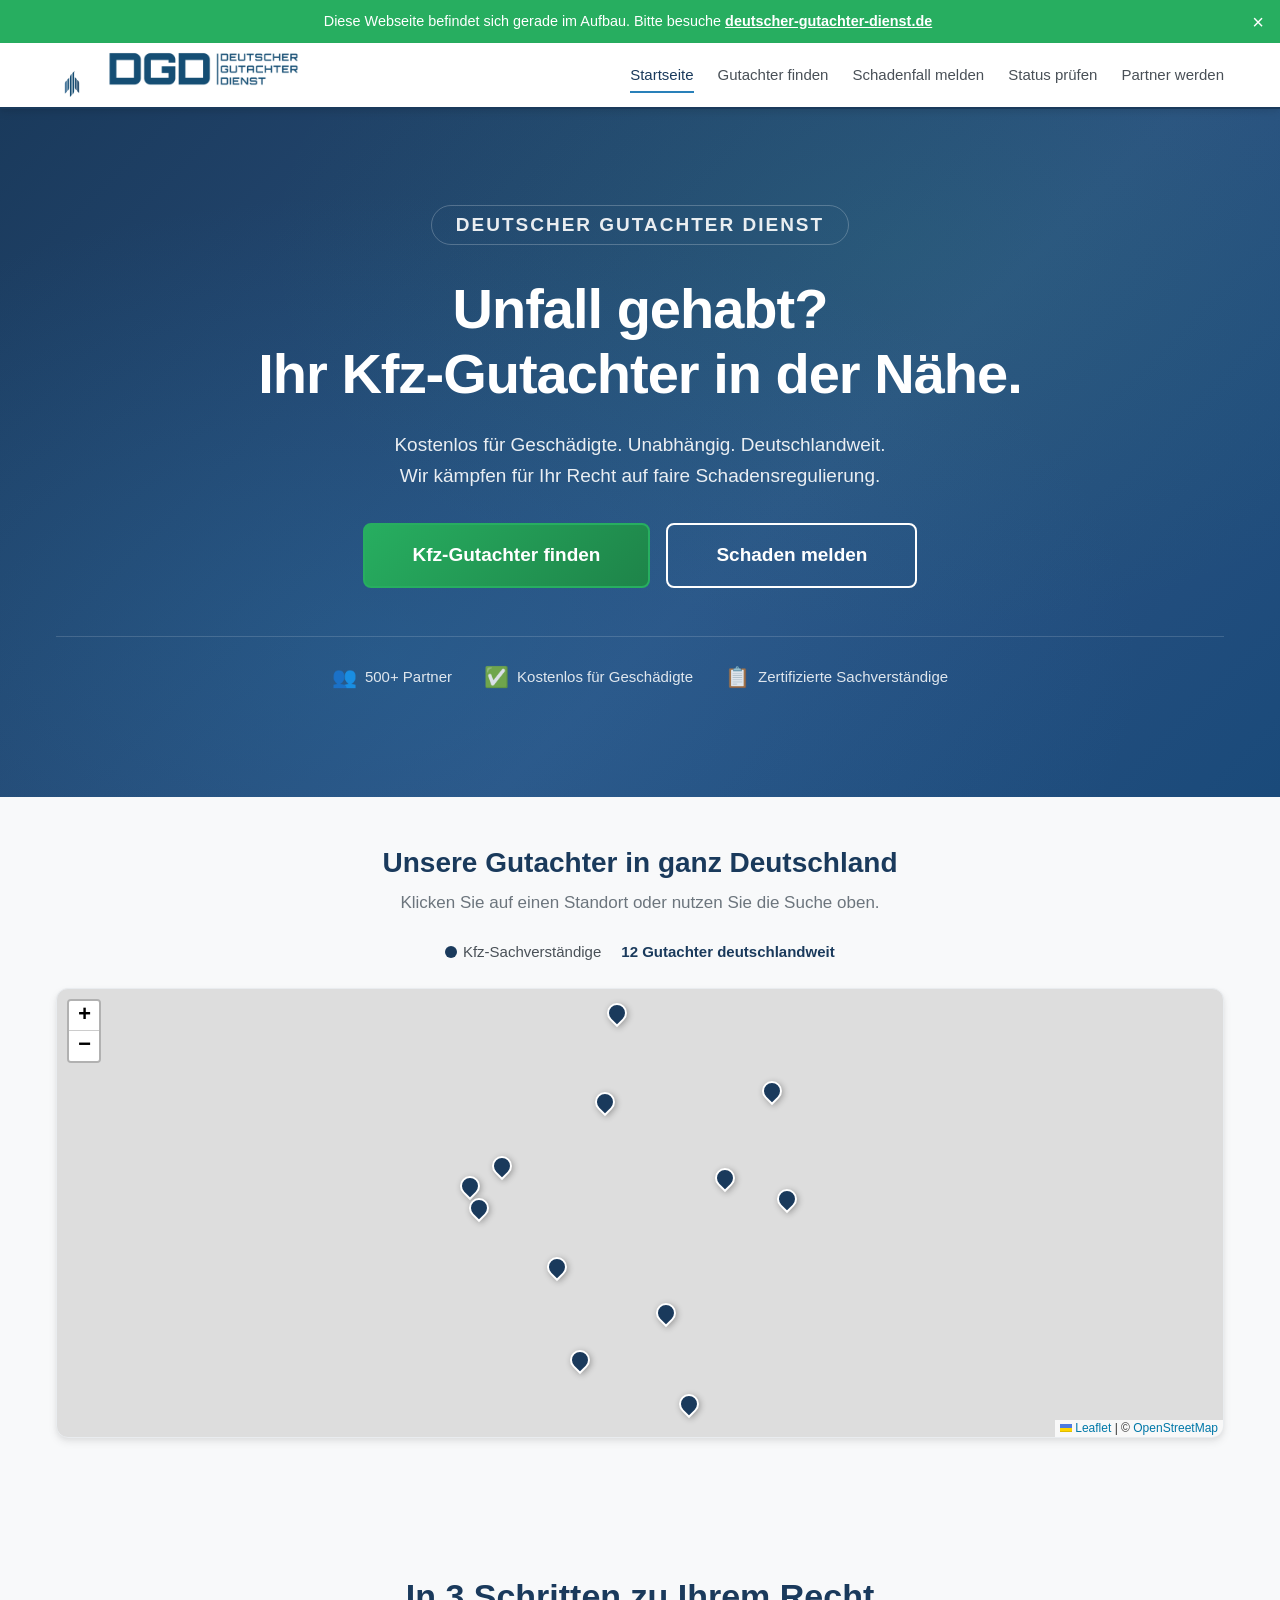
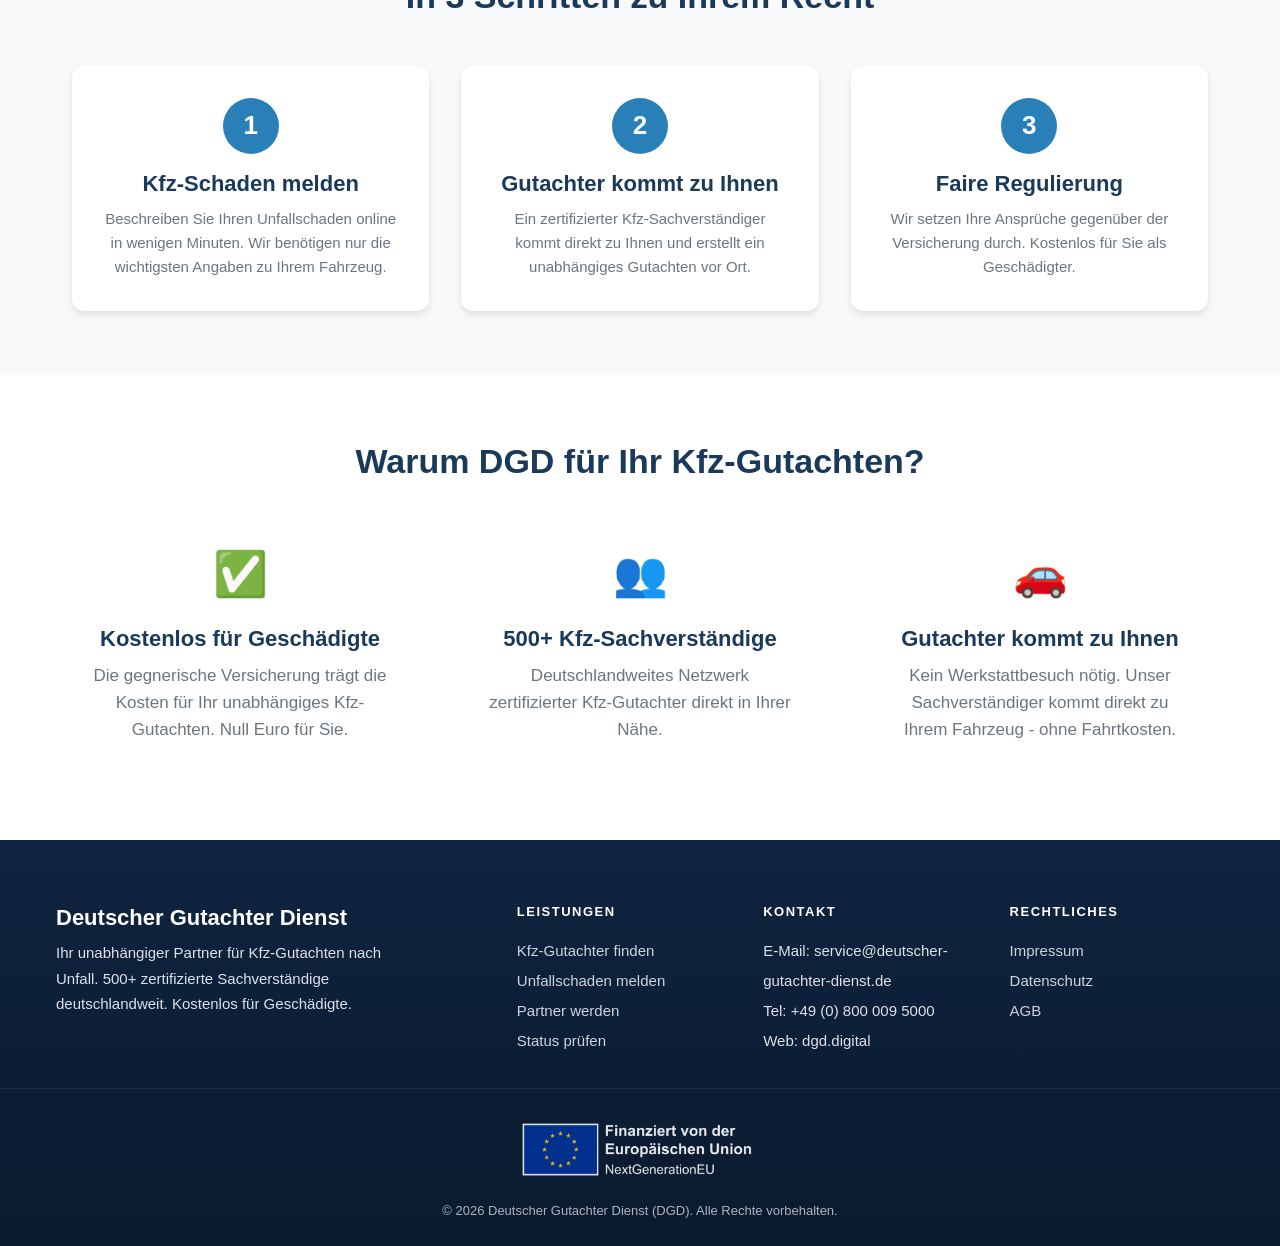
==== index.html @ ad7c340b "DGD Portal: Gutachter-Wizard Redesign + Formular 2026 UX - Gutachter finden: Fullscreen DGDWizard mi" ====
<!DOCTYPE html>
<html lang="de">
<head>
    <meta charset="UTF-8">
    <meta name="viewport" content="width=device-width, initial-scale=1.0">
    <meta name="description" content="Kfz-Gutachter in Ihrer Nähe finden - kostenlos und unabhängig. Deutscher Gutachter Dienst: Unfallgutachten, Schadensregulierung, 500+ Partner deutschlandweit.">
    <title>DGD - Ihr unabhängiger Kfz-Gutachter | Deutscher Gutachter Dienst</title>
    <link rel="stylesheet" href="css/theme.css">
    <link rel="stylesheet" href="lib/leaflet/leaflet.css" />
    <link rel="stylesheet" href="css/portal.css">
    <link rel="stylesheet" href="css/wizard.css">
</head>
<body>

    <!-- Banner: Im Aufbau -->
    <div class="dgd-construction-banner" id="constructionBanner">
        <p>
            Diese Webseite befindet sich gerade im Aufbau. Bitte besuche
            <a href="https://deutscher-gutachter-dienst.de" target="_blank" rel="noopener">deutscher-gutachter-dienst.de</a>
        </p>
        <button class="dgd-construction-banner__close" aria-label="Hinweis schließen">&times;</button>
    </div>

    <!-- ================================================================= -->
    <!-- Header / Navigation                                               -->
    <!-- ================================================================= -->
    <header class="dgd-header">
        <div class="dgd-header__inner">
            <a href="#start" class="dgd-header__logo">
                <img src="img/dgd-falcon.png" alt="DGD Wanderfalke" class="dgd-header__falcon" width="32" height="32">
                <img src="img/dgd-logo.png" alt="DGD - Deutscher Gutachter Dienst" class="dgd-header__logo-img">
            </a>
            <button class="dgd-header__menu-toggle" aria-label="Menü öffnen" aria-expanded="false">
                &#9776;
            </button>
            <nav>
                <ul class="dgd-header__nav">
                    <li><a href="#start" class="active">Startseite</a></li>
                    <li><a href="#gutachter">Gutachter finden</a></li>
                    <li><a href="#melden">Schadenfall melden</a></li>
                    <li><a href="#status">Status prüfen</a></li>
                    <li><a href="#partner">Partner werden</a></li>
                </ul>
            </nav>
        </div>
    </header>

    <!-- ================================================================= -->
    <!-- View: Landing Page                                                -->
    <!-- ================================================================= -->
    <div id="view-landing" class="dgd-view dgd-view--active">

        <!-- Hero -->
        <section class="dgd-hero">
            <div class="dgd-container">
                <p class="dgd-hero__eyebrow">Deutscher Gutachter Dienst</p>
                <h1>Unfall gehabt?<br>Ihr Kfz-Gutachter in der Nähe.</h1>
                <p class="dgd-hero__subtitle">
                    Kostenlos für Geschädigte. Unabhängig. Deutschlandweit.<br>
                    Wir kämpfen für Ihr Recht auf faire Schadensregulierung.
                </p>
                <div class="dgd-hero__actions">
                    <a href="#gutachter" class="dgd-btn dgd-btn--primary dgd-btn--lg">
                        Kfz-Gutachter finden
                    </a>
                    <a href="#melden" class="dgd-btn dgd-btn--outline dgd-btn--lg">
                        Schaden melden
                    </a>
                </div>
                <div class="dgd-hero__trust">
                    <div class="dgd-trust-badge">
                        <span class="dgd-trust-badge__icon">&#128101;</span>
                        <span>500+ Partner</span>
                    </div>
                    <div class="dgd-trust-badge">
                        <span class="dgd-trust-badge__icon">&#9989;</span>
                        <span>Kostenlos für Geschädigte</span>
                    </div>
                    <div class="dgd-trust-badge">
                        <span class="dgd-trust-badge__icon">&#128203;</span>
                        <span>Zertifizierte Sachverständige</span>
                    </div>
                </div>
            </div>
        </section>

        <!-- Landing Map -->
        <section class="dgd-landing-map">
            <div class="dgd-container">
                <h2 class="dgd-landing-map__title">Unsere Gutachter in ganz Deutschland</h2>
                <p class="dgd-landing-map__subtitle">Klicken Sie auf einen Standort oder nutzen Sie die Suche oben.</p>
                <div class="dgd-landing-map__legend">
                    <span class="dgd-legend-item"><span class="dgd-legend-dot" style="background:#1a3a5c"></span> Kfz-Sachverständige</span>
                    <span id="landing-partner-count" class="dgd-landing-map__count"></span>
                </div>
                <div id="landing-map" class="dgd-map dgd-map--landing"></div>
            </div>
        </section>

        <!-- 3-Schritte Prozess -->
        <section class="dgd-steps">
            <div class="dgd-container">
                <h2 class="dgd-steps__title">In 3 Schritten zu Ihrem Recht</h2>
                <div class="dgd-steps__grid">
                    <div class="dgd-step">
                        <div class="dgd-step__number">1</div>
                        <h3>Kfz-Schaden melden</h3>
                        <p>
                            Beschreiben Sie Ihren Unfallschaden online in wenigen Minuten.
                            Wir benötigen nur die wichtigsten Angaben zu Ihrem Fahrzeug.
                        </p>
                    </div>
                    <div class="dgd-step">
                        <div class="dgd-step__number">2</div>
                        <h3>Gutachter kommt zu Ihnen</h3>
                        <p>
                            Ein zertifizierter Kfz-Sachverständiger kommt direkt zu Ihnen
                            und erstellt ein unabhängiges Gutachten vor Ort.
                        </p>
                    </div>
                    <div class="dgd-step">
                        <div class="dgd-step__number">3</div>
                        <h3>Faire Regulierung</h3>
                        <p>
                            Wir setzen Ihre Ansprüche gegenüber der Versicherung durch.
                            Kostenlos für Sie als Geschädigter.
                        </p>
                    </div>
                </div>
            </div>
        </section>

        <!-- Info / Vorteile -->
        <section class="dgd-info">
            <div class="dgd-container">
                <h2 class="dgd-text-center dgd-mb-lg">Warum DGD für Ihr Kfz-Gutachten?</h2>
                <div class="dgd-info__grid">
                    <div class="dgd-info__item">
                        <div class="dgd-info__icon">&#9989;</div>
                        <h4>Kostenlos für Geschädigte</h4>
                        <p class="dgd-text-muted">
                            Die gegnerische Versicherung trägt die Kosten für Ihr
                            unabhängiges Kfz-Gutachten. Null Euro für Sie.
                        </p>
                    </div>
                    <div class="dgd-info__item">
                        <div class="dgd-info__icon">&#128101;</div>
                        <h4>500+ Kfz-Sachverständige</h4>
                        <p class="dgd-text-muted">
                            Deutschlandweites Netzwerk zertifizierter
                            Kfz-Gutachter direkt in Ihrer Nähe.
                        </p>
                    </div>
                    <div class="dgd-info__item">
                        <div class="dgd-info__icon">&#128663;</div>
                        <h4>Gutachter kommt zu Ihnen</h4>
                        <p class="dgd-text-muted">
                            Kein Werkstattbesuch nötig. Unser Sachverständiger kommt
                            direkt zu Ihrem Fahrzeug - ohne Fahrtkosten.
                        </p>
                    </div>
                </div>
            </div>
        </section>

    </div>

    <!-- ================================================================= -->
    <!-- View: Gutachter finden (DGDWizard Fullscreen)                     -->
    <!-- ================================================================= -->
    <div id="view-wizard" class="dgd-view">
        <div id="gutachter-wizard-mount"></div>
    </div>

    <!-- ================================================================= -->
    <!-- View: Schadenfall melden                                          -->
    <!-- ================================================================= -->
    <div id="view-report-form" class="dgd-view">
        <div class="dgd-container">

            <!-- Page Header -->
            <div class="dgd-report-header">
                <div class="dgd-report-header__icon">
                    <svg width="48" height="48" viewBox="0 0 24 24" fill="none" stroke="currentColor"
                         stroke-width="1.5" stroke-linecap="round" stroke-linejoin="round">
                        <path d="M9 5H7a2 2 0 00-2 2v12a2 2 0 002 2h10a2 2 0 002-2V7a2 2 0 00-2-2h-2"/>
                        <rect x="9" y="3" width="6" height="4" rx="1"/>
                        <path d="M9 14l2 2 4-4"/>
                    </svg>
                </div>
                <h2 class="dgd-report-header__title">Schadenfall melden</h2>
                <p class="dgd-report-header__subtitle">
                    Füllen Sie das Formular aus und wir kümmern uns um alles Weitere.
                    Kostenlos für Geschädigte.
                </p>
            </div>

            <!-- Partner Badge -->
            <div id="selected-partner-badge" class="dgd-partner-badge dgd-hidden">
                <span class="dgd-partner-badge__icon">&#128100;</span>
                <div class="dgd-partner-badge__info">
                    <strong id="partner-badge-name"></strong>
                    <span id="partner-badge-detail"></span>
                </div>
                <button type="button" id="partner-badge-remove" class="dgd-partner-badge__remove">&times;</button>
            </div>

            <form id="report-form" class="dgd-form dgd-report-form" novalidate>

                <!-- Section 1: Kontaktdaten -->
                <fieldset class="dgd-report-section">
                    <legend class="dgd-report-section__legend">
                        <span class="dgd-report-section__number">1</span>
                        <span>Ihre Kontaktdaten</span>
                    </legend>

                    <div class="dgd-form__row">
                        <div class="dgd-form__group">
                            <label class="dgd-form__label dgd-form__label--required" for="field-name">
                                Vollständiger Name
                            </label>
                            <input type="text" id="field-name" class="dgd-form__input dgd-form__input--lg"
                                   placeholder="Max Mustermann" required>
                            <div class="dgd-form__error">Bitte geben Sie Ihren Namen ein.</div>
                        </div>
                        <div class="dgd-form__group">
                            <label class="dgd-form__label dgd-form__label--required" for="field-email">
                                E-Mail-Adresse
                            </label>
                            <input type="email" id="field-email" class="dgd-form__input dgd-form__input--lg"
                                   placeholder="max@beispiel.de" required>
                            <div class="dgd-form__error">Bitte geben Sie eine gültige E-Mail-Adresse ein.</div>
                        </div>
                    </div>

                    <div class="dgd-form__group">
                        <label class="dgd-form__label dgd-form__label--required" for="field-phone">
                            Telefonnummer
                        </label>
                        <input type="tel" id="field-phone" class="dgd-form__input dgd-form__input--lg"
                               placeholder="+49 170 1234567" required>
                        <div class="dgd-form__error">Bitte geben Sie Ihre Telefonnummer ein.</div>
                    </div>
                </fieldset>

                <!-- Section 2: Schadendetails -->
                <fieldset class="dgd-report-section">
                    <legend class="dgd-report-section__legend">
                        <span class="dgd-report-section__number">2</span>
                        <span>Angaben zum Schaden</span>
                    </legend>

                    <div class="dgd-form__row">
                        <div class="dgd-form__group">
                            <label class="dgd-form__label dgd-form__label--required" for="field-damage-type">
                                Schadensart
                            </label>
                            <select id="field-damage-type" class="dgd-form__select dgd-form__select--lg" required>
                                <option value="kfz_haftpflicht" selected>Kfz-Haftpflichtschaden</option>
                                <option value="kfz_kasko">Kfz-Kaskoschaden</option>
                            </select>
                            <div class="dgd-form__error">Bitte wählen Sie eine Schadensart.</div>
                        </div>
                        <div class="dgd-form__group">
                            <label class="dgd-form__label dgd-form__label--required" for="field-location">
                                Ort des Schadens
                            </label>
                            <input type="text" id="field-location" class="dgd-form__input dgd-form__input--lg"
                                   placeholder="z.B. Berlin, Hauptstraße 12" required>
                            <div class="dgd-form__error">Bitte geben Sie den Ort des Schadens ein.</div>
                        </div>
                    </div>

                    <div class="dgd-form__group">
                        <label class="dgd-form__label dgd-form__label--required" for="field-description">
                            Beschreibung des Schadens
                        </label>
                        <textarea id="field-description" class="dgd-form__textarea dgd-form__textarea--lg"
                                  placeholder="Beschreiben Sie den Unfallhergang und die Schäden..."
                                  required></textarea>
                        <div class="dgd-form__hint" id="description-hint">Mindestens 20 Zeichen empfohlen</div>
                        <div class="dgd-form__error">Bitte beschreiben Sie den Schaden.</div>
                    </div>
                </fieldset>

                <!-- Section 3: Fotos -->
                <fieldset class="dgd-report-section">
                    <legend class="dgd-report-section__legend">
                        <span class="dgd-report-section__number">3</span>
                        <span>Fotos hochladen</span>
                        <span class="dgd-report-section__optional">(optional)</span>
                    </legend>

                    <div class="dgd-upload-zone" id="photo-upload-zone">
                        <div class="dgd-upload-zone__icon">
                            <svg width="40" height="40" viewBox="0 0 24 24" fill="none"
                                 stroke="currentColor" stroke-width="1.5"
                                 stroke-linecap="round" stroke-linejoin="round">
                                <path d="M21 15v4a2 2 0 01-2 2H5a2 2 0 01-2-2v-4"/>
                                <polyline points="17 8 12 3 7 8"/>
                                <line x1="12" y1="3" x2="12" y2="15"/>
                            </svg>
                        </div>
                        <p class="dgd-upload-zone__text">
                            Fotos hierher ziehen oder
                            <button type="button" class="dgd-upload-zone__browse">Dateien auswählen</button>
                        </p>
                        <p class="dgd-upload-zone__hint">JPG, PNG oder PDF. Max. 10 MB pro Datei.</p>
                        <input type="file" id="photo-upload-input" class="dgd-hidden"
                               multiple accept="image/*,.pdf">
                        <div class="dgd-upload-zone__preview" id="photo-preview"></div>
                    </div>
                </fieldset>

                <!-- Submit -->
                <div class="dgd-report-submit">
                    <button type="submit" class="dgd-btn dgd-btn--primary dgd-btn--lg dgd-btn--full">
                        <svg width="20" height="20" viewBox="0 0 24 24" fill="none"
                             stroke="currentColor" stroke-width="2"
                             stroke-linecap="round" stroke-linejoin="round">
                            <line x1="22" y1="2" x2="11" y2="13"/>
                            <polygon points="22 2 15 22 11 13 2 9 22 2"/>
                        </svg>
                        Schadenfall absenden
                    </button>
                    <div class="dgd-report-submit__trust">
                        <span>&#128274; SSL-verschlüsselt</span>
                        <span>&#128337; Antwort innerhalb 24h</span>
                        <span>&#9989; Kostenlos für Geschädigte</span>
                    </div>
                </div>

            </form>
        </div>
    </div>

    <!-- ================================================================= -->
    <!-- View: Status prüfen                                              -->
    <!-- ================================================================= -->
    <div id="view-status-check" class="dgd-view">
        <div class="dgd-container">
            <section class="dgd-status-check">
                <h2>Status Ihres Schadenfalls</h2>
                <p class="dgd-text-muted">
                    Geben Sie Ihre Fallnummer ein, um den aktuellen Stand Ihres
                    Schadenfalls abzurufen.
                </p>

                <form id="status-form" class="dgd-status-check__form">
                    <input type="text" id="field-case-id" class="dgd-form__input"
                           placeholder="Fallnummer eingeben (z.B. DGD-20260305-ABC1)" required>
                    <button type="submit" class="dgd-btn dgd-btn--secondary">
                        Status abrufen
                    </button>
                </form>

                <div id="status-result"></div>
            </section>
        </div>
    </div>

    <!-- ================================================================= -->
    <!-- View: Partner werden (Warteliste)                                 -->
    <!-- ================================================================= -->
    <div id="view-partner" class="dgd-view">
        <div class="dgd-container">
            <div class="dgd-section">
                <h2>Als Kfz-Gutachter Partner werden</h2>
                <p class="dgd-text-muted">
                    Sie sind Kfz-Sachverständiger und möchten Teil unseres deutschlandweiten
                    Netzwerks werden? Registrieren Sie sich auf unserer Warteliste.
                    Wir prüfen Ihre Qualifikationen und melden uns innerhalb von 48 Stunden.
                </p>

                <form id="partner-form" class="dgd-form dgd-mt-lg">
                    <!-- Persönliche Daten -->
                    <h3>Persönliche Daten</h3>
                    <div class="dgd-form__row">
                        <div class="dgd-form__group">
                            <label>Vollständiger Name *</label>
                            <input type="text" id="partner-name" class="dgd-form__input" required placeholder="Max Mustermann">
                        </div>
                        <div class="dgd-form__group">
                            <label>Unternehmen</label>
                            <input type="text" id="partner-company" class="dgd-form__input" placeholder="Mustermann Gutachten GmbH">
                        </div>
                    </div>
                    <div class="dgd-form__row">
                        <div class="dgd-form__group">
                            <label>E-Mail-Adresse *</label>
                            <input type="email" id="partner-email" class="dgd-form__input" required placeholder="max@beispiel.de">
                        </div>
                        <div class="dgd-form__group">
                            <label>Telefonnummer *</label>
                            <input type="tel" id="partner-phone" class="dgd-form__input" required placeholder="+49 170 1234567">
                        </div>
                    </div>

                    <!-- Fachgebiet -->
                    <h3 class="dgd-mt-lg">Fachgebiet</h3>
                    <div class="dgd-form__row">
                        <div class="dgd-form__group">
                            <label>Spezialisierung *</label>
                            <select id="partner-specialty" class="dgd-form__input" required>
                                <option value="">-- Bitte wählen --</option>
                                <option value="kfz">Kfz-Sachverständiger</option>
                            </select>
                        </div>
                        <div class="dgd-form__group">
                            <label>Berufserfahrung (Jahre)</label>
                            <input type="number" id="partner-experience" class="dgd-form__input" min="0" max="50" placeholder="z.B. 10">
                        </div>
                    </div>
                    <div class="dgd-form__group" id="partner-other-wrap" style="display:none">
                        <label>Sonstiges Fachgebiet</label>
                        <input type="text" id="partner-other-specialty" class="dgd-form__input" placeholder="Beschreiben Sie Ihr Fachgebiet">
                    </div>
                    <div class="dgd-form__group">
                        <label>Zertifizierungen / Qualifikationen</label>
                        <input type="text" id="partner-certifications" class="dgd-form__input" placeholder="z.B. DEKRA, TÜV, IHK, BDSF">
                    </div>

                    <!-- Standort -->
                    <h3 class="dgd-mt-lg">Standort</h3>
                    <div class="dgd-form__row">
                        <div class="dgd-form__group">
                            <label>Postleitzahl *</label>
                            <input type="text" id="partner-plz" class="dgd-form__input" required placeholder="z.B. 10115" pattern="[0-9]{5}">
                        </div>
                        <div class="dgd-form__group">
                            <label>Stadt *</label>
                            <input type="text" id="partner-city" class="dgd-form__input" required placeholder="z.B. Berlin">
                        </div>
                    </div>

                    <!-- Nachricht -->
                    <div class="dgd-form__group">
                        <label>Nachricht (optional)</label>
                        <textarea id="partner-message" class="dgd-form__input dgd-form__textarea" rows="4"
                            placeholder="Erzählen Sie uns etwas über sich und warum Sie Partner werden möchten..."></textarea>
                    </div>

                    <button type="submit" class="dgd-btn dgd-btn--primary dgd-btn--lg dgd-mt-lg">
                        Auf die Warteliste setzen
                    </button>
                </form>

                <div id="partner-success" class="dgd-alert dgd-alert--success dgd-hidden dgd-mt-lg">
                    <strong>Vielen Dank für Ihre Registrierung!</strong><br>
                    Wir prüfen Ihre Anfrage und melden uns innerhalb von 48 Stunden bei Ihnen.
                </div>
                <div id="partner-error" class="dgd-alert dgd-alert--error dgd-hidden dgd-mt-lg"></div>
            </div>
        </div>
    </div>

    <!-- ================================================================= -->
    <!-- View: Impressum                                                   -->
    <!-- ================================================================= -->
    <div id="view-impressum" class="dgd-view">
        <div class="dgd-container">
            <div class="dgd-legal">
                <h1>Impressum</h1>
                <h2>Angaben gemäß § 5 TMG</h2>
                <p><strong>DGD Deutscher Gutachter Dienst GmbH</strong><br>
                Kerkrader Straße 9<br>
                35394 Gießen</p>
                <h2>Vertreten durch</h2>
                <p>Geschäftsführer: Daniel L. Aguirre</p>
                <h2>Kontakt</h2>
                <p>Telefon: +49 (0) 800 009 5000<br>
                E-Mail: service@deutscher-gutachter-dienst.de</p>
                <h2>Registereintrag</h2>
                <p>Eintragung im Handelsregister.<br>
                Registergericht: Amtsgericht Gießen<br>
                Registernummer: HRB 10465</p>
                <h2>Umsatzsteuer-ID</h2>
                <p>Umsatzsteuer-Identifikationsnummer gemäß § 27 a Umsatzsteuergesetz:<br>
                DE341455251</p>
                <h2>Berufsbezeichnung und berufsrechtliche Regelungen</h2>
                <p>Berufsbezeichnung: Sachverständige / Gutachter<br>
                Zuständige Kammer: IHK Gießen-Friedberg<br>
                Verliehen in: Deutschland</p>
                <h2>Streitschlichtung</h2>
                <p>Die Europäische Kommission stellt eine Plattform zur Online-Streitbeilegung (OS) bereit:
                <a href="https://ec.europa.eu/consumers/odr" target="_blank" rel="noopener">https://ec.europa.eu/consumers/odr</a>.</p>
                <p>Wir sind nicht bereit oder verpflichtet, an Streitbeilegungsverfahren vor einer Verbraucherschlichtungsstelle teilzunehmen.</p>
                <h2>Haftung für Inhalte</h2>
                <p>Als Diensteanbieter sind wir gemäß § 7 Abs.1 TMG für eigene Inhalte auf diesen Seiten nach den allgemeinen Gesetzen verantwortlich. Nach §§ 8 bis 10 TMG sind wir als Diensteanbieter jedoch nicht verpflichtet, übermittelte oder gespeicherte fremde Informationen zu überwachen.</p>
                <h2>Haftung für Links</h2>
                <p>Unser Angebot enthält Links zu externen Websites Dritter, auf deren Inhalte wir keinen Einfluss haben. Für die Inhalte der verlinkten Seiten ist stets der jeweilige Anbieter oder Betreiber der Seiten verantwortlich.</p>
                <h2>Urheberrecht</h2>
                <p>Die durch die Seitenbetreiber erstellten Inhalte und Werke auf diesen Seiten unterliegen dem deutschen Urheberrecht.</p>
            </div>
        </div>
    </div>

    <!-- ================================================================= -->
    <!-- View: Datenschutz                                                 -->
    <!-- ================================================================= -->
    <div id="view-datenschutz" class="dgd-view">
        <div class="dgd-container">
            <div class="dgd-legal">
                <h1>Datenschutzerklärung</h1>
                <h2>1. Datenschutz auf einen Blick</h2>
                <h3>Allgemeine Hinweise</h3>
                <p>Die folgenden Hinweise geben einen einfachen Überblick darüber, was mit Ihren personenbezogenen Daten passiert, wenn Sie diese Website besuchen.</p>
                <h3>Datenerfassung auf dieser Website</h3>
                <p><strong>Wer ist verantwortlich für die Datenerfassung auf dieser Website?</strong><br>
                DGD Deutscher Gutachter Dienst GmbH<br>
                Kerkrader Straße 9, 35394 Gießen<br>
                E-Mail: service@deutscher-gutachter-dienst.de<br>
                Telefon: +49 (0) 800 009 5000</p>
                <h2>2. Hosting</h2>
                <p>Diese Website wird bei einem externen Dienstleister gehostet. Die personenbezogenen Daten werden auf den Servern des Hosters gespeichert. Der Einsatz erfolgt auf Grundlage von Art. 6 Abs. 1 lit. f DSGVO.</p>
                <h2>3. Allgemeine Hinweise und Pflichtinformationen</h2>
                <h3>Hinweis zur verantwortlichen Stelle</h3>
                <p>DGD Deutscher Gutachter Dienst GmbH<br>
                Kerkrader Straße 9, 35394 Gießen<br>
                Geschäftsführer: Daniel L. Aguirre<br>
                Telefon: +49 (0) 800 009 5000<br>
                E-Mail: service@deutscher-gutachter-dienst.de</p>
                <h3>Speicherdauer</h3>
                <p>Ihre personenbezogenen Daten verbleiben bei uns, bis der Zweck für die Datenverarbeitung entfällt.</p>
                <h3>Hinweis zur Datenweitergabe</h3>
                <p>Im Rahmen der Gutachter-Vermittlung werden Ihre Kontaktdaten und Schadensinformationen an den ausgewählten Sachverständigen weitergegeben (Art. 6 Abs. 1 lit. b DSGVO).</p>
                <h2>4. Datenerfassung auf dieser Website</h2>
                <h3>Kontaktformular / Schadenmeldung</h3>
                <p>Ihre Angaben aus dem Formular werden zwecks Bearbeitung der Anfrage bei uns gespeichert (Art. 6 Abs. 1 lit. b DSGVO).</p>
                <h3>Server-Log-Dateien</h3>
                <p>Der Provider erhebt automatisch Informationen in Server-Log-Dateien: Browsertyp, Betriebssystem, Referrer URL, Hostname, Uhrzeit, IP-Adresse (Art. 6 Abs. 1 lit. f DSGVO).</p>
                <h3>Cookies</h3>
                <p>Diese Website verwendet keine Tracking-Cookies. Es werden lediglich technisch notwendige Cookies eingesetzt.</p>
                <h2>5. Ihre Rechte</h2>
                <ul>
                    <li><strong>Auskunftsrecht (Art. 15 DSGVO)</strong></li>
                    <li><strong>Recht auf Berichtigung (Art. 16 DSGVO)</strong></li>
                    <li><strong>Recht auf Löschung (Art. 17 DSGVO)</strong></li>
                    <li><strong>Recht auf Einschränkung (Art. 18 DSGVO)</strong></li>
                    <li><strong>Recht auf Datenübertragbarkeit (Art. 20 DSGVO)</strong></li>
                    <li><strong>Widerspruchsrecht (Art. 21 DSGVO)</strong></li>
                    <li><strong>Beschwerderecht (Art. 77 DSGVO)</strong> — Zuständig: Der Hessische Beauftragte für Datenschutz und Informationsfreiheit</li>
                </ul>
            </div>
        </div>
    </div>

    <!-- ================================================================= -->
    <!-- View: AGB                                                         -->
    <!-- ================================================================= -->
    <div id="view-agb" class="dgd-view">
        <div class="dgd-container">
            <div class="dgd-legal">
                <h1>Allgemeine Geschäftsbedingungen (AGB)</h1>
                <p><strong>DGD Deutscher Gutachter Dienst GmbH</strong> — Stand: März 2026</p>
                <h2>§ 1 Geltungsbereich</h2>
                <p>Diese AGB gelten für alle Geschäftsbeziehungen zwischen der DGD Deutscher Gutachter Dienst GmbH (nachfolgend „DGD") und ihren Kunden sowie Partnern.</p>
                <h2>§ 2 Leistungsbeschreibung</h2>
                <p>DGD vermittelt über die Plattform dgd.digital qualifizierte Sachverständige und Gutachter an Geschädigte:</p>
                <ul>
                    <li>Vermittlung von Kfz-Sachverständigen bei Haftpflicht- und Kaskoschäden</li>
                    <li>Standort-basierte Gutachtersuche</li>
                    <li>Digitale Schadenmeldung und Fallverwaltung</li>
                    <li>Aufnahme von Sachverständigen in das DGD-Netzwerk</li>
                </ul>
                <p>Die Vermittlung ist für Geschädigte kostenfrei. Die Kosten des Gutachtens werden in der Regel von der gegnerischen Versicherung getragen.</p>
                <h2>§ 3 Vertragsschluss</h2>
                <p>Die Darstellung der Dienstleistungen auf der Website stellt kein bindendes Angebot dar. Erst durch die Kontaktaufnahme des Kunden und die Bestätigung durch DGD kommt ein Vermittlungsvertrag zustande.</p>
                <h2>§ 4 Pflichten der Partner</h2>
                <ul>
                    <li>Nur qualifizierte und wahrheitsgemäße Gutachten erstellen</li>
                    <li>Aufträge zeitnah bearbeiten</li>
                    <li>Geltende Datenschutzbestimmungen einhalten</li>
                    <li>Über gültige Berufszulassungen und Versicherungen verfügen</li>
                </ul>
                <h2>§ 5 Haftung</h2>
                <p>DGD haftet nicht für die Qualität der durch vermittelte Sachverständige erstellten Gutachten. Die Haftung beschränkt sich auf Vorsatz und grobe Fahrlässigkeit.</p>
                <h2>§ 6 Datenschutz</h2>
                <p>Die Erhebung und Verarbeitung personenbezogener Daten erfolgt gemäß unserer <a href="#datenschutz">Datenschutzerklärung</a> und der DSGVO.</p>
                <h2>§ 7 Geistiges Eigentum</h2>
                <p>Alle Inhalte der Website dgd.digital sind urheberrechtlich geschützt und Eigentum der DGD Deutscher Gutachter Dienst GmbH.</p>
                <h2>§ 8 Schlussbestimmungen</h2>
                <p>Es gilt das Recht der Bundesrepublik Deutschland. Gerichtsstand ist Gießen, sofern der Kunde Kaufmann ist oder keinen allgemeinen Gerichtsstand in Deutschland hat.</p>
            </div>
        </div>
    </div>

    <!-- ================================================================= -->
    <!-- Footer                                                            -->
    <!-- ================================================================= -->
    <footer class="dgd-footer">
        <div class="dgd-footer__inner">
            <div class="dgd-footer__brand">
                <h3>Deutscher Gutachter Dienst</h3>
                <p>
                    Ihr unabhängiger Partner für Kfz-Gutachten nach Unfall.
                    500+ zertifizierte Sachverständige deutschlandweit. Kostenlos für Geschädigte.
                </p>
            </div>
            <div class="dgd-footer__links">
                <h4>Leistungen</h4>
                <ul>
                    <li><a href="#gutachter">Kfz-Gutachter finden</a></li>
                    <li><a href="#melden">Unfallschaden melden</a></li>
                    <li><a href="#partner">Partner werden</a></li>
                    <li><a href="#status">Status prüfen</a></li>
                </ul>
            </div>
            <div class="dgd-footer__links">
                <h4>Kontakt</h4>
                <ul>
                    <li>E-Mail: service@deutscher-gutachter-dienst.de</li>
                    <li>Tel: +49 (0) 800 009 5000</li>
                    <li>Web: dgd.digital</li>
                </ul>
            </div>
            <div class="dgd-footer__links">
                <h4>Rechtliches</h4>
                <ul>
                    <li><a href="#impressum">Impressum</a></li>
                    <li><a href="#datenschutz">Datenschutz</a></li>
                    <li><a href="#agb">AGB</a></li>
                </ul>
            </div>
        </div>
        <div class="dgd-footer__bottom">
            <div class="dgd-footer__eu-label">
            <img src="img/eu-funded.png" alt="Finanziert von der Europäischen Union" class="dgd-footer__eu-funded">
        </div>
        <p>&copy; 2026 Deutscher Gutachter Dienst (DGD). Alle Rechte vorbehalten.</p>
        </div>
    </footer>

    <!-- Scripts -->
    <script src="lib/leaflet/leaflet.js"></script>
    <script src="js/api.js"></script>
    <script src="js/wizard.js"></script>
    <script src="js/app.js"></script>

</body>
</html>
---- css/theme.css ----
/* ==========================================================================
   DGD Theme - Deutscher Gutachter Dienst
   Brand colors, typography, and base variables
   ========================================================================== */

:root {
    /* Brand Colors */
    --dgd-primary: #1a3a5c;
    --dgd-primary-light: #2c5282;
    --dgd-primary-dark: #0f2440;
    --dgd-secondary: #2980b9;
    --dgd-secondary-light: #3498db;
    --dgd-secondary-dark: #1f6fa0;
    --dgd-accent: #27ae60;
    --dgd-accent-light: #2ecc71;
    --dgd-accent-dark: #1e8449;

    /* Neutrals */
    --dgd-white: #ffffff;
    --dgd-gray-50: #f8f9fa;
    --dgd-gray-100: #f1f3f5;
    --dgd-gray-200: #e9ecef;
    --dgd-gray-300: #dee2e6;
    --dgd-gray-400: #ced4da;
    --dgd-gray-500: #adb5bd;
    --dgd-gray-600: #6c757d;
    --dgd-gray-700: #495057;
    --dgd-gray-800: #343a40;
    --dgd-gray-900: #212529;
    --dgd-black: #000000;

    /* Semantic Colors */
    --dgd-success: #27ae60;
    --dgd-warning: #f39c12;
    --dgd-danger: #e74c3c;
    --dgd-info: #2980b9;

    /* Typography */
    --dgd-font-family: 'Inter', -apple-system, BlinkMacSystemFont, 'Segoe UI', Roboto,
        'Helvetica Neue', Arial, sans-serif, 'Apple Color Emoji', 'Segoe UI Emoji';
    --dgd-font-family-mono: 'SF Mono', 'Fira Code', 'Fira Mono', 'Roboto Mono',
        'Courier New', monospace;
    --dgd-font-size-xs: 0.8125rem;
    --dgd-font-size-sm: 0.9375rem;
    --dgd-font-size-base: 1.0625rem;
    --dgd-font-size-lg: 1.1875rem;
    --dgd-font-size-xl: 1.375rem;
    --dgd-font-size-2xl: 1.625rem;
    --dgd-font-size-3xl: 2.125rem;
    --dgd-font-size-4xl: 2.75rem;
    --dgd-font-size-5xl: 3.25rem;
    --dgd-font-weight-normal: 400;
    --dgd-font-weight-medium: 500;
    --dgd-font-weight-semibold: 600;
    --dgd-font-weight-bold: 700;
    --dgd-line-height: 1.6;

    /* Spacing */
    --dgd-space-xs: 0.25rem;
    --dgd-space-sm: 0.5rem;
    --dgd-space-md: 1rem;
    --dgd-space-lg: 1.5rem;
    --dgd-space-xl: 2rem;
    --dgd-space-2xl: 3rem;
    --dgd-space-3xl: 4rem;

    /* Border Radius */
    --dgd-radius-sm: 4px;
    --dgd-radius-md: 8px;
    --dgd-radius-lg: 12px;
    --dgd-radius-xl: 16px;
    --dgd-radius-full: 9999px;

    /* Shadows */
    --dgd-shadow-sm: 0 1px 3px rgba(0, 0, 0, 0.06), 0 1px 2px rgba(0, 0, 0, 0.04);
    --dgd-shadow-md: 0 4px 8px rgba(0, 0, 0, 0.08), 0 2px 4px rgba(0, 0, 0, 0.04);
    --dgd-shadow-lg: 0 12px 24px rgba(0, 0, 0, 0.1), 0 4px 8px rgba(0, 0, 0, 0.05);
    --dgd-shadow-xl: 0 24px 48px rgba(0, 0, 0, 0.12), 0 8px 16px rgba(0, 0, 0, 0.06);

    /* Transitions */
    --dgd-transition-fast: 150ms ease;
    --dgd-transition-base: 250ms ease;
    --dgd-transition-slow: 350ms ease;

    /* Layout */
    --dgd-max-width: 1200px;
    --dgd-header-height: 64px;
}

/* ==========================================================================
   Base Reset & Typography
   ========================================================================== */

*, *::before, *::after {
    box-sizing: border-box;
    margin: 0;
    padding: 0;
}

html {
    font-size: 16px;
    scroll-behavior: smooth;
    -webkit-text-size-adjust: 100%;
}

body {
    font-family: var(--dgd-font-family);
    font-size: var(--dgd-font-size-base);
    font-weight: var(--dgd-font-weight-normal);
    line-height: var(--dgd-line-height);
    color: var(--dgd-gray-900);
    background-color: var(--dgd-white);
    -webkit-font-smoothing: antialiased;
    -moz-osx-font-smoothing: grayscale;
}

h1, h2, h3, h4, h5, h6 {
    font-weight: var(--dgd-font-weight-bold);
    line-height: 1.3;
    color: var(--dgd-primary);
}

h1 { font-size: var(--dgd-font-size-4xl); }
h2 { font-size: var(--dgd-font-size-3xl); }
h3 { font-size: var(--dgd-font-size-2xl); }
h4 { font-size: var(--dgd-font-size-xl); }

a {
    color: var(--dgd-secondary);
    text-decoration: none;
    transition: color var(--dgd-transition-fast);
}

a:hover {
    color: var(--dgd-secondary-dark);
}

img {
    max-width: 100%;
    height: auto;
}
---- lib/leaflet/leaflet.css ----
/* required styles */

.leaflet-pane,
.leaflet-tile,
.leaflet-marker-icon,
.leaflet-marker-shadow,
.leaflet-tile-container,
.leaflet-pane > svg,
.leaflet-pane > canvas,
.leaflet-zoom-box,
.leaflet-image-layer,
.leaflet-layer {
	position: absolute;
	left: 0;
	top: 0;
	}
.leaflet-container {
	overflow: hidden;
	}
.leaflet-tile,
.leaflet-marker-icon,
.leaflet-marker-shadow {
	-webkit-user-select: none;
	   -moz-user-select: none;
	        user-select: none;
	  -webkit-user-drag: none;
	}
/* Prevents IE11 from highlighting tiles in blue */
.leaflet-tile::selection {
	background: transparent;
}
/* Safari renders non-retina tile on retina better with this, but Chrome is worse */
.leaflet-safari .leaflet-tile {
	image-rendering: -webkit-optimize-contrast;
	}
/* hack that prevents hw layers "stretching" when loading new tiles */
.leaflet-safari .leaflet-tile-container {
	width: 1600px;
	height: 1600px;
	-webkit-transform-origin: 0 0;
	}
.leaflet-marker-icon,
.leaflet-marker-shadow {
	display: block;
	}
/* .leaflet-container svg: reset svg max-width decleration shipped in Joomla! (joomla.org) 3.x */
/* .leaflet-container img: map is broken in FF if you have max-width: 100% on tiles */
.leaflet-container .leaflet-overlay-pane svg {
	max-width: none !important;
	max-height: none !important;
	}
.leaflet-container .leaflet-marker-pane img,
.leaflet-container .leaflet-shadow-pane img,
.leaflet-container .leaflet-tile-pane img,
.leaflet-container img.leaflet-image-layer,
.leaflet-container .leaflet-tile {
	max-width: none !important;
	max-height: none !important;
	width: auto;
	padding: 0;
	}

.leaflet-container img.leaflet-tile {
	/* See: https://bugs.chromium.org/p/chromium/issues/detail?id=600120 */
	mix-blend-mode: plus-lighter;
}

.leaflet-container.leaflet-touch-zoom {
	-ms-touch-action: pan-x pan-y;
	touch-action: pan-x pan-y;
	}
.leaflet-container.leaflet-touch-drag {
	-ms-touch-action: pinch-zoom;
	/* Fallback for FF which doesn't support pinch-zoom */
	touch-action: none;
	touch-action: pinch-zoom;
}
.leaflet-container.leaflet-touch-drag.leaflet-touch-zoom {
	-ms-touch-action: none;
	touch-action: none;
}
.leaflet-container {
	-webkit-tap-highlight-color: transparent;
}
.leaflet-container a {
	-webkit-tap-highlight-color: rgba(51, 181, 229, 0.4);
}
.leaflet-tile {
	filter: inherit;
	visibility: hidden;
	}
.leaflet-tile-loaded {
	visibility: inherit;
	}
.leaflet-zoom-box {
	width: 0;
	height: 0;
	-moz-box-sizing: border-box;
	     box-sizing: border-box;
	z-index: 800;
	}
/* workaround for https://bugzilla.mozilla.org/show_bug.cgi?id=888319 */
.leaflet-overlay-pane svg {
	-moz-user-select: none;
	}

.leaflet-pane         { z-index: 400; }

.leaflet-tile-pane    { z-index: 200; }
.leaflet-overlay-pane { z-index: 400; }
.leaflet-shadow-pane  { z-index: 500; }
.leaflet-marker-pane  { z-index: 600; }
.leaflet-tooltip-pane   { z-index: 650; }
.leaflet-popup-pane   { z-index: 700; }

.leaflet-map-pane canvas { z-index: 100; }
.leaflet-map-pane svg    { z-index: 200; }

.leaflet-vml-shape {
	width: 1px;
	height: 1px;
	}
.lvml {
	behavior: url(#default#VML);
	display: inline-block;
	position: absolute;
	}


/* control positioning */

.leaflet-control {
	position: relative;
	z-index: 800;
	pointer-events: visiblePainted; /* IE 9-10 doesn't have auto */
	pointer-events: auto;
	}
.leaflet-top,
.leaflet-bottom {
	position: absolute;
	z-index: 1000;
	pointer-events: none;
	}
.leaflet-top {
	top: 0;
	}
.leaflet-right {
	right: 0;
	}
.leaflet-bottom {
	bottom: 0;
	}
.leaflet-left {
	left: 0;
	}
.leaflet-control {
	float: left;
	clear: both;
	}
.leaflet-right .leaflet-control {
	float: right;
	}
.leaflet-top .leaflet-control {
	margin-top: 10px;
	}
.leaflet-bottom .leaflet-control {
	margin-bottom: 10px;
	}
.leaflet-left .leaflet-control {
	margin-left: 10px;
	}
.leaflet-right .leaflet-control {
	margin-right: 10px;
	}


/* zoom and fade animations */

.leaflet-fade-anim .leaflet-popup {
	opacity: 0;
	-webkit-transition: opacity 0.2s linear;
	   -moz-transition: opacity 0.2s linear;
	        transition: opacity 0.2s linear;
	}
.leaflet-fade-anim .leaflet-map-pane .leaflet-popup {
	opacity: 1;
	}
.leaflet-zoom-animated {
	-webkit-transform-origin: 0 0;
	    -ms-transform-origin: 0 0;
	        transform-origin: 0 0;
	}
svg.leaflet-zoom-animated {
	will-change: transform;
}

.leaflet-zoom-anim .leaflet-zoom-animated {
	-webkit-transition: -webkit-transform 0.25s cubic-bezier(0,0,0.25,1);
	   -moz-transition:    -moz-transform 0.25s cubic-bezier(0,0,0.25,1);
	        transition:         transform 0.25s cubic-bezier(0,0,0.25,1);
	}
.leaflet-zoom-anim .leaflet-tile,
.leaflet-pan-anim .leaflet-tile {
	-webkit-transition: none;
	   -moz-transition: none;
	        transition: none;
	}

.leaflet-zoom-anim .leaflet-zoom-hide {
	visibility: hidden;
	}


/* cursors */

.leaflet-interactive {
	cursor: pointer;
	}
.leaflet-grab {
	cursor: -webkit-grab;
	cursor:    -moz-grab;
	cursor:         grab;
	}
.leaflet-crosshair,
.leaflet-crosshair .leaflet-interactive {
	cursor: crosshair;
	}
.leaflet-popup-pane,
.leaflet-control {
	cursor: auto;
	}
.leaflet-dragging .leaflet-grab,
.leaflet-dragging .leaflet-grab .leaflet-interactive,
.leaflet-dragging .leaflet-marker-draggable {
	cursor: move;
	cursor: -webkit-grabbing;
	cursor:    -moz-grabbing;
	cursor:         grabbing;
	}

/* marker & overlays interactivity */
.leaflet-marker-icon,
.leaflet-marker-shadow,
.leaflet-image-layer,
.leaflet-pane > svg path,
.leaflet-tile-container {
	pointer-events: none;
	}

.leaflet-marker-icon.leaflet-interactive,
.leaflet-image-layer.leaflet-interactive,
.leaflet-pane > svg path.leaflet-interactive,
svg.leaflet-image-layer.leaflet-interactive path {
	pointer-events: visiblePainted; /* IE 9-10 doesn't have auto */
	pointer-events: auto;
	}

/* visual tweaks */

.leaflet-container {
	background: #ddd;
	outline-offset: 1px;
	}
.leaflet-container a {
	color: #0078A8;
	}
.leaflet-zoom-box {
	border: 2px dotted #38f;
	background: rgba(255,255,255,0.5);
	}


/* general typography */
.leaflet-container {
	font-family: "Helvetica Neue", Arial, Helvetica, sans-serif;
	font-size: 12px;
	font-size: 0.75rem;
	line-height: 1.5;
	}


/* general toolbar styles */

.leaflet-bar {
	box-shadow: 0 1px 5px rgba(0,0,0,0.65);
	border-radius: 4px;
	}
.leaflet-bar a {
	background-color: #fff;
	border-bottom: 1px solid #ccc;
	width: 26px;
	height: 26px;
	line-height: 26px;
	display: block;
	text-align: center;
	text-decoration: none;
	color: black;
	}
.leaflet-bar a,
.leaflet-control-layers-toggle {
	background-position: 50% 50%;
	background-repeat: no-repeat;
	display: block;
	}
.leaflet-bar a:hover,
.leaflet-bar a:focus {
	background-color: #f4f4f4;
	}
.leaflet-bar a:first-child {
	border-top-left-radius: 4px;
	border-top-right-radius: 4px;
	}
.leaflet-bar a:last-child {
	border-bottom-left-radius: 4px;
	border-bottom-right-radius: 4px;
	border-bottom: none;
	}
.leaflet-bar a.leaflet-disabled {
	cursor: default;
	background-color: #f4f4f4;
	color: #bbb;
	}

.leaflet-touch .leaflet-bar a {
	width: 30px;
	height: 30px;
	line-height: 30px;
	}
.leaflet-touch .leaflet-bar a:first-child {
	border-top-left-radius: 2px;
	border-top-right-radius: 2px;
	}
.leaflet-touch .leaflet-bar a:last-child {
	border-bottom-left-radius: 2px;
	border-bottom-right-radius: 2px;
	}

/* zoom control */

.leaflet-control-zoom-in,
.leaflet-control-zoom-out {
	font: bold 18px 'Lucida Console', Monaco, monospace;
	text-indent: 1px;
	}

.leaflet-touch .leaflet-control-zoom-in, .leaflet-touch .leaflet-control-zoom-out  {
	font-size: 22px;
	}


/* layers control */

.leaflet-control-layers {
	box-shadow: 0 1px 5px rgba(0,0,0,0.4);
	background: #fff;
	border-radius: 5px;
	}
.leaflet-control-layers-toggle {
	background-image: url(images/layers.png);
	width: 36px;
	height: 36px;
	}
.leaflet-retina .leaflet-control-layers-toggle {
	background-image: url(images/layers-2x.png);
	background-size: 26px 26px;
	}
.leaflet-touch .leaflet-control-layers-toggle {
	width: 44px;
	height: 44px;
	}
.leaflet-control-layers .leaflet-control-layers-list,
.leaflet-control-layers-expanded .leaflet-control-layers-toggle {
	display: none;
	}
.leaflet-control-layers-expanded .leaflet-control-layers-list {
	display: block;
	position: relative;
	}
.leaflet-control-layers-expanded {
	padding: 6px 10px 6px 6px;
	color: #333;
	background: #fff;
	}
.leaflet-control-layers-scrollbar {
	overflow-y: scroll;
	overflow-x: hidden;
	padding-right: 5px;
	}
.leaflet-control-layers-selector {
	margin-top: 2px;
	position: relative;
	top: 1px;
	}
.leaflet-control-layers label {
	display: block;
	font-size: 13px;
	font-size: 1.08333em;
	}
.leaflet-control-layers-separator {
	height: 0;
	border-top: 1px solid #ddd;
	margin: 5px -10px 5px -6px;
	}

/* Default icon URLs */
.leaflet-default-icon-path { /* used only in path-guessing heuristic, see L.Icon.Default */
	background-image: url(images/marker-icon.png);
	}


/* attribution and scale controls */

.leaflet-container .leaflet-control-attribution {
	background: #fff;
	background: rgba(255, 255, 255, 0.8);
	margin: 0;
	}
.leaflet-control-attribution,
.leaflet-control-scale-line {
	padding: 0 5px;
	color: #333;
	line-height: 1.4;
	}
.leaflet-control-attribution a {
	text-decoration: none;
	}
.leaflet-control-attribution a:hover,
.leaflet-control-attribution a:focus {
	text-decoration: underline;
	}
.leaflet-attribution-flag {
	display: inline !important;
	vertical-align: baseline !important;
	width: 1em;
	height: 0.6669em;
	}
.leaflet-left .leaflet-control-scale {
	margin-left: 5px;
	}
.leaflet-bottom .leaflet-control-scale {
	margin-bottom: 5px;
	}
.leaflet-control-scale-line {
	border: 2px solid #777;
	border-top: none;
	line-height: 1.1;
	padding: 2px 5px 1px;
	white-space: nowrap;
	-moz-box-sizing: border-box;
	     box-sizing: border-box;
	background: rgba(255, 255, 255, 0.8);
	text-shadow: 1px 1px #fff;
	}
.leaflet-control-scale-line:not(:first-child) {
	border-top: 2px solid #777;
	border-bottom: none;
	margin-top: -2px;
	}
.leaflet-control-scale-line:not(:first-child):not(:last-child) {
	border-bottom: 2px solid #777;
	}

.leaflet-touch .leaflet-control-attribution,
.leaflet-touch .leaflet-control-layers,
.leaflet-touch .leaflet-bar {
	box-shadow: none;
	}
.leaflet-touch .leaflet-control-layers,
.leaflet-touch .leaflet-bar {
	border: 2px solid rgba(0,0,0,0.2);
	background-clip: padding-box;
	}


/* popup */

.leaflet-popup {
	position: absolute;
	text-align: center;
	margin-bottom: 20px;
	}
.leaflet-popup-content-wrapper {
	padding: 1px;
	text-align: left;
	border-radius: 12px;
	}
.leaflet-popup-content {
	margin: 13px 24px 13px 20px;
	line-height: 1.3;
	font-size: 13px;
	font-size: 1.08333em;
	min-height: 1px;
	}
.leaflet-popup-content p {
	margin: 17px 0;
	margin: 1.3em 0;
	}
.leaflet-popup-tip-container {
	width: 40px;
	height: 20px;
	position: absolute;
	left: 50%;
	margin-top: -1px;
	margin-left: -20px;
	overflow: hidden;
	pointer-events: none;
	}
.leaflet-popup-tip {
	width: 17px;
	height: 17px;
	padding: 1px;

	margin: -10px auto 0;
	pointer-events: auto;

	-webkit-transform: rotate(45deg);
	   -moz-transform: rotate(45deg);
	    -ms-transform: rotate(45deg);
	        transform: rotate(45deg);
	}
.leaflet-popup-content-wrapper,
.leaflet-popup-tip {
	background: white;
	color: #333;
	box-shadow: 0 3px 14px rgba(0,0,0,0.4);
	}
.leaflet-container a.leaflet-popup-close-button {
	position: absolute;
	top: 0;
	right: 0;
	border: none;
	text-align: center;
	width: 24px;
	height: 24px;
	font: 16px/24px Tahoma, Verdana, sans-serif;
	color: #757575;
	text-decoration: none;
	background: transparent;
	}
.leaflet-container a.leaflet-popup-close-button:hover,
.leaflet-container a.leaflet-popup-close-button:focus {
	color: #585858;
	}
.leaflet-popup-scrolled {
	overflow: auto;
	}

.leaflet-oldie .leaflet-popup-content-wrapper {
	-ms-zoom: 1;
	}
.leaflet-oldie .leaflet-popup-tip {
	width: 24px;
	margin: 0 auto;

	-ms-filter: "progid:DXImageTransform.Microsoft.Matrix(M11=0.70710678, M12=0.70710678, M21=-0.70710678, M22=0.70710678)";
	filter: progid:DXImageTransform.Microsoft.Matrix(M11=0.70710678, M12=0.70710678, M21=-0.70710678, M22=0.70710678);
	}

.leaflet-oldie .leaflet-control-zoom,
.leaflet-oldie .leaflet-control-layers,
.leaflet-oldie .leaflet-popup-content-wrapper,
.leaflet-oldie .leaflet-popup-tip {
	border: 1px solid #999;
	}


/* div icon */

.leaflet-div-icon {
	background: #fff;
	border: 1px solid #666;
	}


/* Tooltip */
/* Base styles for the element that has a tooltip */
.leaflet-tooltip {
	position: absolute;
	padding: 6px;
	background-color: #fff;
	border: 1px solid #fff;
	border-radius: 3px;
	color: #222;
	white-space: nowrap;
	-webkit-user-select: none;
	-moz-user-select: none;
	-ms-user-select: none;
	user-select: none;
	pointer-events: none;
	box-shadow: 0 1px 3px rgba(0,0,0,0.4);
	}
.leaflet-tooltip.leaflet-interactive {
	cursor: pointer;
	pointer-events: auto;
	}
.leaflet-tooltip-top:before,
.leaflet-tooltip-bottom:before,
.leaflet-tooltip-left:before,
.leaflet-tooltip-right:before {
	position: absolute;
	pointer-events: none;
	border: 6px solid transparent;
	background: transparent;
	content: "";
	}

/* Directions */

.leaflet-tooltip-bottom {
	margin-top: 6px;
}
.leaflet-tooltip-top {
	margin-top: -6px;
}
.leaflet-tooltip-bottom:before,
.leaflet-tooltip-top:before {
	left: 50%;
	margin-left: -6px;
	}
.leaflet-tooltip-top:before {
	bottom: 0;
	margin-bottom: -12px;
	border-top-color: #fff;
	}
.leaflet-tooltip-bottom:before {
	top: 0;
	margin-top: -12px;
	margin-left: -6px;
	border-bottom-color: #fff;
	}
.leaflet-tooltip-left {
	margin-left: -6px;
}
.leaflet-tooltip-right {
	margin-left: 6px;
}
.leaflet-tooltip-left:before,
.leaflet-tooltip-right:before {
	top: 50%;
	margin-top: -6px;
	}
.leaflet-tooltip-left:before {
	right: 0;
	margin-right: -12px;
	border-left-color: #fff;
	}
.leaflet-tooltip-right:before {
	left: 0;
	margin-left: -12px;
	border-right-color: #fff;
	}

/* Printing */

@media print {
	/* Prevent printers from removing background-images of controls. */
	.leaflet-control {
		-webkit-print-color-adjust: exact;
		print-color-adjust: exact;
		}
	}
---- css/portal.css ----
/* ==========================================================================
   DGD Portal - Layout & Components
   Mobile-first responsive design
   ========================================================================== */

/* ==========================================================================
   Layout
   ========================================================================== */

.dgd-container {
    width: 100%;
    max-width: var(--dgd-max-width);
    margin: 0 auto;
    padding: 0 var(--dgd-space-md);
}

/* Construction Banner */
.dgd-construction-banner {
    background: var(--dgd-accent);
    color: #fff;
    text-align: center;
    padding: 0.625rem 2.5rem 0.625rem 1rem;
    font-size: 0.9rem;
    position: relative;
}

.dgd-construction-banner a {
    color: #fff;
    font-weight: 700;
    text-decoration: underline;
}

.dgd-construction-banner p {
    margin: 0;
}

.dgd-construction-banner__close {
    position: absolute;
    right: 0.75rem;
    top: 50%;
    transform: translateY(-50%);
    background: none;
    border: none;
    color: #fff;
    font-size: 1.25rem;
    cursor: pointer;
    line-height: 1;
    padding: 0.25rem;
}

.dgd-construction-banner.hidden {
    display: none;
}

/* Header / Navigation */
.dgd-header {
    position: sticky;
    top: 0;
    z-index: 100;
    background: rgba(255, 255, 255, 0.97);
    backdrop-filter: blur(8px);
    -webkit-backdrop-filter: blur(8px);
    border-bottom: 2px solid var(--dgd-primary);
    box-shadow: var(--dgd-shadow-md);
}

.dgd-header__inner {
    display: flex;
    align-items: center;
    justify-content: space-between;
    height: var(--dgd-header-height);
    max-width: var(--dgd-max-width);
    margin: 0 auto;
    padding: 0 var(--dgd-space-md);
}

.dgd-header__logo {
    font-size: var(--dgd-font-size-xl);
    font-weight: var(--dgd-font-weight-bold);
    color: var(--dgd-primary);
    letter-spacing: 0.5px;
}

.dgd-header__logo span {
    color: var(--dgd-secondary);
}

.dgd-header__logo-img {
    height: 40px;
    width: auto;
}

.dgd-header__nav {
    display: flex;
    gap: var(--dgd-space-lg);
    list-style: none;
}

.dgd-header__nav a {
    font-size: var(--dgd-font-size-sm);
    font-weight: var(--dgd-font-weight-medium);
    color: var(--dgd-gray-700);
    padding: var(--dgd-space-sm) 0;
    border-bottom: 2px solid transparent;
    transition: all var(--dgd-transition-fast);
}

.dgd-header__nav a:hover,
.dgd-header__nav a.active {
    color: var(--dgd-primary);
    border-bottom-color: var(--dgd-secondary);
}

/* Mobile menu toggle */
.dgd-header__menu-toggle {
    display: none;
    background: none;
    border: none;
    font-size: 1.5rem;
    color: var(--dgd-primary);
    cursor: pointer;
}

/* ==========================================================================
   Hero Section
   ========================================================================== */

.dgd-hero {
    background: linear-gradient(135deg, var(--dgd-primary) 0%, var(--dgd-primary-light) 60%, #1a4a7a 100%);
    color: var(--dgd-white);
    padding: calc(var(--dgd-space-3xl) + 1rem) 0 calc(var(--dgd-space-3xl) + 2rem);
    text-align: center;
    position: relative;
    overflow: hidden;
}

.dgd-hero::before {
    content: '';
    position: absolute;
    top: 0;
    left: 0;
    right: 0;
    bottom: 0;
    background: radial-gradient(ellipse at 30% 80%, rgba(41, 128, 185, 0.25) 0%, transparent 60%),
                radial-gradient(ellipse at 70% 20%, rgba(39, 174, 96, 0.1) 0%, transparent 50%);
    pointer-events: none;
}

.dgd-hero .dgd-container {
    position: relative;
    z-index: 1;
}

.dgd-hero__eyebrow {
    display: inline-block;
    font-size: var(--dgd-font-size-sm);
    font-weight: var(--dgd-font-weight-semibold);
    text-transform: uppercase;
    letter-spacing: 2px;
    opacity: 0.8;
    margin-bottom: var(--dgd-space-md);
    padding: var(--dgd-space-xs) var(--dgd-space-lg);
    border: 1px solid rgba(255, 255, 255, 0.25);
    border-radius: var(--dgd-radius-full);
}

.dgd-hero h1 {
    color: var(--dgd-white);
    font-size: var(--dgd-font-size-4xl);
    margin-bottom: var(--dgd-space-lg);
    line-height: 1.15;
    font-weight: var(--dgd-font-weight-bold);
    letter-spacing: -0.5px;
}

.dgd-hero__subtitle {
    font-size: var(--dgd-font-size-lg);
    opacity: 0.9;
    max-width: 640px;
    margin: 0 auto var(--dgd-space-xl);
    line-height: 1.6;
}

.dgd-hero p {
    font-size: var(--dgd-font-size-lg);
    opacity: 0.9;
    max-width: 640px;
    margin: 0 auto var(--dgd-space-xl);
}

.dgd-hero__actions {
    display: flex;
    justify-content: center;
    gap: var(--dgd-space-md);
    flex-wrap: wrap;
    margin-bottom: var(--dgd-space-2xl);
}

.dgd-hero__trust {
    display: flex;
    justify-content: center;
    gap: var(--dgd-space-xl);
    flex-wrap: wrap;
    padding-top: var(--dgd-space-lg);
    border-top: 1px solid rgba(255, 255, 255, 0.15);
}

.dgd-trust-badge {
    display: flex;
    align-items: center;
    gap: var(--dgd-space-sm);
    font-size: var(--dgd-font-size-sm);
    opacity: 0.85;
    font-weight: var(--dgd-font-weight-medium);
}

.dgd-trust-badge__icon {
    font-size: 1.25rem;
}

/* ==========================================================================
   Buttons
   ========================================================================== */

.dgd-btn {
    display: inline-flex;
    align-items: center;
    justify-content: center;
    gap: var(--dgd-space-sm);
    padding: var(--dgd-space-sm) var(--dgd-space-xl);
    font-family: var(--dgd-font-family);
    font-size: var(--dgd-font-size-base);
    font-weight: var(--dgd-font-weight-semibold);
    line-height: 1.5;
    border: 2px solid transparent;
    border-radius: var(--dgd-radius-md);
    cursor: pointer;
    transition: all var(--dgd-transition-fast);
    text-decoration: none;
}

.dgd-btn:hover {
    transform: translateY(-1px);
    box-shadow: var(--dgd-shadow-md);
}

.dgd-btn:active {
    transform: translateY(0);
}

.dgd-btn--primary {
    background: linear-gradient(135deg, var(--dgd-accent) 0%, var(--dgd-accent-dark) 100%);
    color: var(--dgd-white);
    border-color: var(--dgd-accent);
}

.dgd-btn--primary:hover {
    background: linear-gradient(135deg, var(--dgd-accent-light) 0%, var(--dgd-accent) 100%);
    border-color: var(--dgd-accent-dark);
    color: var(--dgd-white);
}

.dgd-btn--secondary {
    background: var(--dgd-secondary);
    color: var(--dgd-white);
    border-color: var(--dgd-secondary);
}

.dgd-btn--secondary:hover {
    background: var(--dgd-secondary-dark);
    border-color: var(--dgd-secondary-dark);
    color: var(--dgd-white);
}

.dgd-btn--outline {
    background: transparent;
    color: var(--dgd-white);
    border-color: var(--dgd-white);
}

.dgd-btn--outline:hover {
    background: var(--dgd-white);
    color: var(--dgd-primary);
}

.dgd-btn--lg {
    padding: var(--dgd-space-md) var(--dgd-space-2xl);
    font-size: var(--dgd-font-size-lg);
}

/* ==========================================================================
   Process Steps
   ========================================================================== */

.dgd-steps {
    padding: var(--dgd-space-3xl) 0;
    background: var(--dgd-gray-50);
}

.dgd-steps__title {
    text-align: center;
    margin-bottom: var(--dgd-space-2xl);
}

.dgd-steps__grid {
    display: grid;
    grid-template-columns: 1fr;
    gap: var(--dgd-space-xl);
    max-width: var(--dgd-max-width);
    margin: 0 auto;
    padding: 0 var(--dgd-space-md);
}

.dgd-step {
    text-align: center;
    padding: var(--dgd-space-xl);
    background: var(--dgd-white);
    border-radius: var(--dgd-radius-lg);
    box-shadow: var(--dgd-shadow-md);
    transition: transform var(--dgd-transition-base);
}

.dgd-step:hover {
    transform: translateY(-4px);
}

.dgd-step__number {
    display: inline-flex;
    align-items: center;
    justify-content: center;
    width: 56px;
    height: 56px;
    font-size: var(--dgd-font-size-2xl);
    font-weight: var(--dgd-font-weight-bold);
    color: var(--dgd-white);
    background: var(--dgd-secondary);
    border-radius: var(--dgd-radius-full);
    margin-bottom: var(--dgd-space-md);
}

.dgd-step h3 {
    margin-bottom: var(--dgd-space-sm);
    font-size: var(--dgd-font-size-xl);
}

.dgd-step p {
    color: var(--dgd-gray-600);
    font-size: var(--dgd-font-size-sm);
}

/* ==========================================================================
   Cards
   ========================================================================== */

.dgd-card {
    background: var(--dgd-white);
    border-radius: var(--dgd-radius-lg);
    box-shadow: var(--dgd-shadow-md);
    padding: var(--dgd-space-xl);
    transition: box-shadow var(--dgd-transition-base);
}

.dgd-card:hover {
    box-shadow: var(--dgd-shadow-lg);
}

.dgd-card__header {
    display: flex;
    align-items: center;
    justify-content: space-between;
    margin-bottom: var(--dgd-space-md);
}

.dgd-card__title {
    font-size: var(--dgd-font-size-lg);
    font-weight: var(--dgd-font-weight-semibold);
}

.dgd-card__body {
    color: var(--dgd-gray-700);
}

/* ==========================================================================
   Case List
   ========================================================================== */

.dgd-cases {
    padding: var(--dgd-space-2xl) 0;
}

.dgd-cases__list {
    display: flex;
    flex-direction: column;
    gap: var(--dgd-space-md);
}

.dgd-case-item {
    display: grid;
    grid-template-columns: 1fr auto;
    gap: var(--dgd-space-md);
    align-items: center;
    padding: var(--dgd-space-md) var(--dgd-space-lg);
    background: var(--dgd-white);
    border-radius: var(--dgd-radius-md);
    border-left: 4px solid var(--dgd-secondary);
    box-shadow: var(--dgd-shadow-sm);
    cursor: pointer;
    transition: all var(--dgd-transition-fast);
}

.dgd-case-item:hover {
    box-shadow: var(--dgd-shadow-md);
    border-left-color: var(--dgd-primary);
}

.dgd-case-item__info h4 {
    font-size: var(--dgd-font-size-base);
    margin-bottom: var(--dgd-space-xs);
}

.dgd-case-item__info p {
    font-size: var(--dgd-font-size-sm);
    color: var(--dgd-gray-600);
}

/* ==========================================================================
   Status Badges
   ========================================================================== */

.dgd-badge {
    display: inline-flex;
    align-items: center;
    padding: var(--dgd-space-xs) var(--dgd-space-sm);
    font-size: var(--dgd-font-size-xs);
    font-weight: var(--dgd-font-weight-semibold);
    border-radius: var(--dgd-radius-full);
    text-transform: uppercase;
    letter-spacing: 0.5px;
}

.dgd-badge--pending {
    background: #fef3c7;
    color: #92400e;
}

.dgd-badge--in-review {
    background: #dbeafe;
    color: #1e40af;
}

.dgd-badge--completed {
    background: #d1fae5;
    color: #065f46;
}

.dgd-badge--cancelled {
    background: #fce4ec;
    color: #b71c1c;
}

/* ==========================================================================
   Forms
   ========================================================================== */

.dgd-form {
    max-width: 700px;
    margin: 0 auto;
}

.dgd-form__group {
    margin-bottom: var(--dgd-space-lg);
}

.dgd-form__label {
    display: block;
    font-size: var(--dgd-font-size-sm);
    font-weight: var(--dgd-font-weight-semibold);
    color: var(--dgd-gray-800);
    margin-bottom: var(--dgd-space-xs);
}

.dgd-form__label--required::after {
    content: ' *';
    color: var(--dgd-danger);
}

.dgd-form__input,
.dgd-form__select,
.dgd-form__textarea {
    width: 100%;
    padding: var(--dgd-space-sm) var(--dgd-space-md);
    font-family: var(--dgd-font-family);
    font-size: var(--dgd-font-size-base);
    color: var(--dgd-gray-900);
    background: var(--dgd-white);
    border: 1px solid var(--dgd-gray-300);
    border-radius: var(--dgd-radius-md);
    transition: border-color var(--dgd-transition-fast), box-shadow var(--dgd-transition-fast);
}

.dgd-form__input:focus,
.dgd-form__select:focus,
.dgd-form__textarea:focus {
    outline: none;
    border-color: var(--dgd-secondary);
    box-shadow: 0 0 0 3px rgba(41, 128, 185, 0.15);
}

.dgd-form__input::placeholder,
.dgd-form__textarea::placeholder {
    color: var(--dgd-gray-400);
}

.dgd-form__textarea {
    min-height: 120px;
    resize: vertical;
}

.dgd-form__select {
    appearance: none;
    background-image: url("data:image/svg+xml,%3Csvg xmlns='http://www.w3.org/2000/svg' width='12' height='12' viewBox='0 0 12 12'%3E%3Cpath fill='%236c757d' d='M6 8L1 3h10z'/%3E%3C/svg%3E");
    background-repeat: no-repeat;
    background-position: right 12px center;
    padding-right: 36px;
}

.dgd-form__error {
    font-size: var(--dgd-font-size-xs);
    color: var(--dgd-danger);
    margin-top: var(--dgd-space-xs);
    display: none;
}

.dgd-form__group--error .dgd-form__input,
.dgd-form__group--error .dgd-form__select,
.dgd-form__group--error .dgd-form__textarea {
    border-color: var(--dgd-danger);
}

.dgd-form__group--error .dgd-form__error {
    display: block;
}

.dgd-form__row {
    display: grid;
    grid-template-columns: 1fr;
    gap: var(--dgd-space-md);
}

/* ==========================================================================
   Report Form - 2026 Redesign
   ========================================================================== */

.dgd-report-form {
    max-width: 760px;
}

/* Page header */
.dgd-report-header {
    text-align: center;
    padding: var(--dgd-space-2xl) 0 var(--dgd-space-lg);
}

.dgd-report-header__icon {
    display: inline-flex;
    align-items: center;
    justify-content: center;
    width: 72px;
    height: 72px;
    border-radius: var(--dgd-radius-xl);
    background: linear-gradient(135deg, rgba(26, 58, 92, 0.08), rgba(41, 128, 185, 0.12));
    color: var(--dgd-primary);
    margin-bottom: var(--dgd-space-md);
}

.dgd-report-header__title {
    margin-bottom: var(--dgd-space-xs);
}

.dgd-report-header__subtitle {
    color: var(--dgd-gray-600);
    font-size: var(--dgd-font-size-base);
    max-width: 480px;
    margin: 0 auto;
}

/* Section cards (fieldsets) */
.dgd-report-section {
    border: 1px solid var(--dgd-gray-200);
    border-radius: var(--dgd-radius-lg);
    padding: var(--dgd-space-lg) var(--dgd-space-lg) var(--dgd-space-sm);
    margin-bottom: var(--dgd-space-lg);
    background: var(--dgd-white);
    box-shadow: var(--dgd-shadow-sm);
    transition: box-shadow var(--dgd-transition-base);
    opacity: 0;
    transform: translateY(12px);
    animation: dgd-section-enter 0.4s ease forwards;
}

.dgd-report-section:focus-within {
    box-shadow: var(--dgd-shadow-md);
    border-color: var(--dgd-gray-300);
}

.dgd-report-section:nth-child(1) { animation-delay: 0.05s; }
.dgd-report-section:nth-child(2) { animation-delay: 0.15s; }
.dgd-report-section:nth-child(3) { animation-delay: 0.25s; }

.dgd-report-section__legend {
    display: flex;
    align-items: center;
    gap: var(--dgd-space-sm);
    padding: 0 var(--dgd-space-xs);
    font-size: var(--dgd-font-size-lg);
    font-weight: var(--dgd-font-weight-semibold);
    color: var(--dgd-primary);
}

.dgd-report-section__number {
    display: inline-flex;
    align-items: center;
    justify-content: center;
    width: 28px;
    height: 28px;
    border-radius: var(--dgd-radius-full);
    background: var(--dgd-primary);
    color: var(--dgd-white);
    font-size: var(--dgd-font-size-sm);
    font-weight: var(--dgd-font-weight-bold);
    flex-shrink: 0;
}

.dgd-report-section__optional {
    font-size: var(--dgd-font-size-xs);
    font-weight: var(--dgd-font-weight-normal);
    color: var(--dgd-gray-500);
}

/* Larger input variant */
.dgd-form__input--lg,
.dgd-form__select--lg,
.dgd-form__textarea--lg {
    font-size: 1.0625rem;
    padding: 0.75rem 1rem;
    border-width: 2px;
    border-radius: var(--dgd-radius-lg);
}

.dgd-form__input--lg:focus,
.dgd-form__select--lg:focus,
.dgd-form__textarea--lg:focus {
    border-color: var(--dgd-primary);
    box-shadow: 0 0 0 3px rgba(26, 58, 92, 0.12);
}

.dgd-form__textarea--lg {
    min-height: 140px;
}

.dgd-form__select--lg {
    padding-right: 40px;
}

/* Form hint */
.dgd-form__hint {
    font-size: var(--dgd-font-size-xs);
    color: var(--dgd-gray-500);
    margin-top: var(--dgd-space-xs);
}

.dgd-form__hint--success {
    color: var(--dgd-accent);
}

/* Error shake animation */
.dgd-form__group--error .dgd-form__input--lg,
.dgd-form__group--error .dgd-form__select--lg,
.dgd-form__group--error .dgd-form__textarea--lg {
    border-color: var(--dgd-danger);
    animation: dgd-field-shake 0.4s ease;
}

@keyframes dgd-field-shake {
    0%, 100% { transform: translateX(0); }
    20%      { transform: translateX(-4px); }
    40%      { transform: translateX(4px); }
    60%      { transform: translateX(-3px); }
    80%      { transform: translateX(3px); }
}

/* Upload Zone */
.dgd-upload-zone {
    border: 2px dashed var(--dgd-gray-300);
    border-radius: var(--dgd-radius-lg);
    padding: var(--dgd-space-2xl) var(--dgd-space-lg);
    text-align: center;
    cursor: pointer;
    transition: border-color var(--dgd-transition-fast),
                background var(--dgd-transition-fast);
}

.dgd-upload-zone:hover,
.dgd-upload-zone--dragover {
    border-color: var(--dgd-secondary);
    background: rgba(41, 128, 185, 0.04);
}

.dgd-upload-zone__icon {
    color: var(--dgd-gray-400);
    margin-bottom: var(--dgd-space-sm);
}

.dgd-upload-zone__text {
    color: var(--dgd-gray-700);
    font-size: var(--dgd-font-size-sm);
    margin-bottom: var(--dgd-space-xs);
}

.dgd-upload-zone__browse {
    background: none;
    border: none;
    color: var(--dgd-secondary);
    font-weight: var(--dgd-font-weight-semibold);
    cursor: pointer;
    text-decoration: underline;
    font-size: inherit;
    font-family: inherit;
    padding: 0;
}

.dgd-upload-zone__hint {
    color: var(--dgd-gray-500);
    font-size: var(--dgd-font-size-xs);
}

.dgd-upload-zone__preview {
    display: flex;
    flex-wrap: wrap;
    gap: var(--dgd-space-sm);
    margin-top: var(--dgd-space-md);
    justify-content: center;
}

.dgd-upload-zone__thumb {
    position: relative;
    width: 72px;
    height: 72px;
    border-radius: var(--dgd-radius-md);
    overflow: hidden;
    border: 1px solid var(--dgd-gray-200);
}

.dgd-upload-zone__thumb img {
    width: 100%;
    height: 100%;
    object-fit: cover;
}

.dgd-upload-zone__thumb-remove {
    position: absolute;
    top: 2px;
    right: 2px;
    width: 20px;
    height: 20px;
    border-radius: var(--dgd-radius-full);
    background: rgba(0, 0, 0, 0.6);
    color: var(--dgd-white);
    border: none;
    cursor: pointer;
    font-size: 12px;
    display: flex;
    align-items: center;
    justify-content: center;
    line-height: 1;
}

/* Full-width button */
.dgd-btn--full {
    width: 100%;
    justify-content: center;
    gap: var(--dgd-space-sm);
}

/* Submit area */
.dgd-report-submit {
    text-align: center;
    padding: var(--dgd-space-md) 0 var(--dgd-space-2xl);
    opacity: 0;
    animation: dgd-section-enter 0.4s ease 0.35s forwards;
}

.dgd-report-submit__trust {
    display: flex;
    flex-wrap: wrap;
    justify-content: center;
    gap: var(--dgd-space-md) var(--dgd-space-lg);
    margin-top: var(--dgd-space-md);
    font-size: var(--dgd-font-size-xs);
    color: var(--dgd-gray-500);
}

@keyframes dgd-section-enter {
    to {
        opacity: 1;
        transform: translateY(0);
    }
}

/* Reduced motion */
@media (prefers-reduced-motion: reduce) {
    .dgd-report-section,
    .dgd-report-submit {
        opacity: 1;
        transform: none;
        animation: none;
    }
    .dgd-form__group--error .dgd-form__input--lg,
    .dgd-form__group--error .dgd-form__select--lg,
    .dgd-form__group--error .dgd-form__textarea--lg {
        animation: none;
    }
}

@media (max-width: 767px) {
    .dgd-report-section {
        padding: var(--dgd-space-md) var(--dgd-space-md) var(--dgd-space-xs);
    }

    .dgd-report-header__icon {
        width: 56px;
        height: 56px;
    }

    .dgd-report-header__icon svg {
        width: 32px;
        height: 32px;
    }

    .dgd-report-submit__trust {
        flex-direction: column;
        align-items: center;
        gap: var(--dgd-space-sm);
    }

    .dgd-upload-zone {
        padding: var(--dgd-space-lg) var(--dgd-space-md);
    }
}

/* ==========================================================================
   Status Check Section
   ========================================================================== */

.dgd-status-check {
    padding: var(--dgd-space-2xl) 0;
    text-align: center;
}

.dgd-status-check__form {
    display: flex;
    gap: var(--dgd-space-sm);
    max-width: 500px;
    margin: var(--dgd-space-lg) auto 0;
}

.dgd-status-check__form input {
    flex: 1;
}

/* Status Detail */
.dgd-status-detail {
    max-width: 700px;
    margin: var(--dgd-space-xl) auto 0;
    text-align: left;
}

.dgd-status-detail__row {
    display: flex;
    justify-content: space-between;
    padding: var(--dgd-space-sm) 0;
    border-bottom: 1px solid var(--dgd-gray-200);
}

.dgd-status-detail__label {
    font-weight: var(--dgd-font-weight-semibold);
    color: var(--dgd-gray-700);
}

/* ==========================================================================
   Info Section
   ========================================================================== */

.dgd-info {
    padding: var(--dgd-space-3xl) 0;
}

.dgd-info__grid {
    display: grid;
    grid-template-columns: 1fr;
    gap: var(--dgd-space-xl);
}

.dgd-info__item {
    text-align: center;
    padding: var(--dgd-space-xl);
    border-radius: var(--dgd-radius-lg);
    transition: all var(--dgd-transition-base);
}

.dgd-info__item:hover {
    background: var(--dgd-gray-50);
    transform: translateY(-2px);
}

.dgd-info__icon {
    font-size: 2.75rem;
    margin-bottom: var(--dgd-space-md);
    display: inline-block;
}

.dgd-info__item h4 {
    margin-bottom: var(--dgd-space-sm);
}

/* ==========================================================================
   Footer
   ========================================================================== */

.dgd-footer {
    background: linear-gradient(180deg, var(--dgd-primary-dark) 0%, #0a1a2e 100%);
    color: var(--dgd-gray-300);
    padding: var(--dgd-space-3xl) 0 var(--dgd-space-lg);
}

.dgd-footer__inner {
    display: grid;
    grid-template-columns: 1fr;
    gap: var(--dgd-space-xl);
    max-width: var(--dgd-max-width);
    margin: 0 auto;
    padding: 0 var(--dgd-space-md);
}

.dgd-footer__brand h3 {
    color: var(--dgd-white);
    margin-bottom: var(--dgd-space-sm);
    font-size: var(--dgd-font-size-xl);
}

.dgd-footer__brand p {
    line-height: 1.7;
    font-size: var(--dgd-font-size-sm);
    max-width: 360px;
}

.dgd-footer__links h4 {
    color: var(--dgd-white);
    font-size: var(--dgd-font-size-xs);
    margin-bottom: var(--dgd-space-md);
    text-transform: uppercase;
    letter-spacing: 1.5px;
    font-weight: var(--dgd-font-weight-semibold);
}

.dgd-footer__links ul {
    list-style: none;
}

.dgd-footer__links li {
    font-size: var(--dgd-font-size-sm);
    line-height: 2;
}

.dgd-footer__links a {
    color: var(--dgd-gray-400);
    font-size: var(--dgd-font-size-sm);
    line-height: 2;
    transition: color var(--dgd-transition-fast);
}

.dgd-footer__links a:hover {
    color: var(--dgd-white);
}

.dgd-footer__bottom {
    text-align: center;
    padding-top: var(--dgd-space-xl);
    margin-top: var(--dgd-space-xl);
    border-top: 1px solid rgba(255, 255, 255, 0.08);
    font-size: var(--dgd-font-size-xs);
    color: var(--dgd-gray-500);
}

/* ==========================================================================
   Alerts / Messages
   ========================================================================== */

.dgd-alert {
    padding: var(--dgd-space-md) var(--dgd-space-lg);
    border-radius: var(--dgd-radius-md);
    margin-bottom: var(--dgd-space-md);
    font-size: var(--dgd-font-size-sm);
}

.dgd-alert--success {
    background: #d1fae5;
    color: #065f46;
    border: 1px solid #a7f3d0;
}

.dgd-alert--error {
    background: #fce4ec;
    color: #b71c1c;
    border: 1px solid #f8bbd0;
}

.dgd-alert--info {
    background: #dbeafe;
    color: #1e40af;
    border: 1px solid #bfdbfe;
}

/* ==========================================================================
   Loading Spinner
   ========================================================================== */

.dgd-spinner {
    display: inline-block;
    width: 24px;
    height: 24px;
    border: 3px solid var(--dgd-gray-200);
    border-top-color: var(--dgd-secondary);
    border-radius: 50%;
    animation: dgd-spin 0.6s linear infinite;
}

@keyframes dgd-spin {
    to { transform: rotate(360deg); }
}

/* ==========================================================================
   View Sections
   ========================================================================== */

.dgd-view {
    display: none;
}

.dgd-view--active {
    display: block;
}

/* Page title bar */
.dgd-page-title {
    display: flex;
    align-items: center;
    justify-content: space-between;
    padding: var(--dgd-space-lg) 0;
}

/* ==========================================================================
   Wizard
   ========================================================================== */

.dgd-wizard {
    padding: var(--dgd-space-xl) 0;
}

.dgd-wizard__steps {
    display: flex;
    justify-content: space-between;
    gap: var(--dgd-space-xs);
    margin-bottom: var(--dgd-space-2xl);
}

@media (min-width: 480px) {
    .dgd-wizard__steps {
        justify-content: center;
        gap: var(--dgd-space-lg);
    }
}

.dgd-wizard__step {
    display: flex;
    align-items: center;
    gap: var(--dgd-space-xs);
    color: var(--dgd-gray-400);
    font-size: var(--dgd-font-size-xs);
    font-weight: var(--dgd-font-weight-medium);
    white-space: nowrap;
}

@media (min-width: 480px) {
    .dgd-wizard__step {
        font-size: var(--dgd-font-size-sm);
    }
}

.dgd-wizard__step--active {
    color: var(--dgd-primary);
}

.dgd-wizard__step--done {
    color: var(--dgd-accent);
}

.dgd-wizard__step-num {
    display: inline-flex;
    align-items: center;
    justify-content: center;
    width: 28px;
    height: 28px;
    border-radius: var(--dgd-radius-full);
    border: 2px solid currentColor;
    font-weight: var(--dgd-font-weight-bold);
    font-size: var(--dgd-font-size-xs);
    flex-shrink: 0;
}

@media (min-width: 480px) {
    .dgd-wizard__step-num {
        width: 32px;
        height: 32px;
        font-size: var(--dgd-font-size-sm);
    }
}

.dgd-wizard__step--active .dgd-wizard__step-num {
    background: var(--dgd-primary);
    color: var(--dgd-white);
    border-color: var(--dgd-primary);
}

.dgd-wizard__step--done .dgd-wizard__step-num {
    background: var(--dgd-accent);
    color: var(--dgd-white);
    border-color: var(--dgd-accent);
}

/* Location Search Bar */
.dgd-location-bar {
    display: flex;
    gap: var(--dgd-space-sm);
    max-width: 600px;
    margin: 0 auto;
    flex-wrap: nowrap;
}

.dgd-location-bar .dgd-btn {
    flex-shrink: 0;
    white-space: nowrap;
}

.dgd-location-bar__input-wrap {
    flex: 1;
    position: relative;
}

.dgd-location-bar__input-wrap .dgd-form__input {
    padding-right: 48px;
}

.dgd-location-bar__gps {
    position: absolute;
    right: 8px;
    top: 50%;
    transform: translateY(-50%);
    background: none;
    border: none;
    font-size: 1.25rem;
    cursor: pointer;
    padding: 4px;
    opacity: 0.6;
    transition: opacity var(--dgd-transition-fast);
}

.dgd-location-bar__gps:hover {
    opacity: 1;
}

/* Pill Filter */
.dgd-pill-filter {
    display: flex;
    justify-content: center;
    gap: var(--dgd-space-sm);
    flex-wrap: wrap;
}

.dgd-pill {
    padding: var(--dgd-space-xs) var(--dgd-space-md);
    border: 1px solid var(--dgd-gray-300);
    border-radius: var(--dgd-radius-full);
    background: var(--dgd-white);
    color: var(--dgd-gray-700);
    font-size: var(--dgd-font-size-sm);
    cursor: pointer;
    transition: all var(--dgd-transition-fast);
}

.dgd-pill:hover {
    border-color: var(--dgd-secondary);
    color: var(--dgd-secondary);
}

.dgd-pill--active {
    background: var(--dgd-secondary);
    color: var(--dgd-white);
    border-color: var(--dgd-secondary);
    box-shadow: 0 2px 8px rgba(41, 128, 185, 0.3);
}

.dgd-pill--disabled {
    opacity: 0.35;
    cursor: not-allowed;
    pointer-events: none;
    font-style: italic;
}

/* Map Container */
.dgd-map {
    width: 100%;
    height: 400px;
    border-radius: var(--dgd-radius-xl);
    border: 1px solid var(--dgd-gray-200);
    margin: var(--dgd-space-lg) 0;
    z-index: 1;
    box-shadow: var(--dgd-shadow-md);
    overflow: hidden;
}

/* Results Header */
.dgd-results-header {
    display: flex;
    align-items: center;
    gap: var(--dgd-space-md);
    margin-bottom: var(--dgd-space-lg);
    padding: var(--dgd-space-md) var(--dgd-space-lg);
    background: var(--dgd-gray-50);
    border-radius: var(--dgd-radius-lg);
    border: 1px solid var(--dgd-gray-200);
}

.dgd-results-header__info {
    display: flex;
    gap: var(--dgd-space-md);
    font-size: var(--dgd-font-size-sm);
    color: var(--dgd-gray-700);
    font-weight: var(--dgd-font-weight-medium);
}

/* Button variants */
.dgd-btn--outline-dark {
    background: transparent;
    color: var(--dgd-gray-700);
    border-color: var(--dgd-gray-300);
}

.dgd-btn--outline-dark:hover {
    background: var(--dgd-gray-100);
    color: var(--dgd-primary);
}

.dgd-btn--sm {
    padding: var(--dgd-space-xs) var(--dgd-space-md);
    font-size: var(--dgd-font-size-sm);
}

/* Partner Card Grid */
.dgd-partner-grid {
    display: grid;
    grid-template-columns: 1fr;
    gap: var(--dgd-space-md);
    margin-top: var(--dgd-space-lg);
}

.dgd-partner-card {
    background: linear-gradient(to bottom, var(--dgd-white), var(--dgd-gray-50));
    border: 1px solid var(--dgd-gray-200);
    border-radius: var(--dgd-radius-lg);
    padding: var(--dgd-space-lg);
    transition: all var(--dgd-transition-base);
    box-shadow: var(--dgd-shadow-sm);
    position: relative;
}

.dgd-partner-card:hover {
    border-color: var(--dgd-secondary);
    box-shadow: var(--dgd-shadow-lg);
    transform: translateY(-3px);
}

.dgd-partner-card--highlight {
    border-color: var(--dgd-secondary);
    box-shadow: 0 0 0 2px rgba(41, 128, 185, 0.2), var(--dgd-shadow-lg);
}

.dgd-partner-card__header {
    display: flex;
    align-items: center;
    gap: var(--dgd-space-md);
    margin-bottom: var(--dgd-space-sm);
}

.dgd-partner-card__avatar {
    width: 48px;
    height: 48px;
    border-radius: var(--dgd-radius-full);
    background: var(--dgd-primary);
    color: var(--dgd-white);
    display: flex;
    align-items: center;
    justify-content: center;
    font-weight: var(--dgd-font-weight-bold);
    font-size: var(--dgd-font-size-sm);
    flex-shrink: 0;
}

.dgd-partner-card__name {
    font-size: var(--dgd-font-size-base);
    margin: 0;
}

.dgd-partner-card__company {
    font-size: var(--dgd-font-size-sm);
    color: var(--dgd-gray-600);
    margin: 0;
}

.dgd-partner-card__meta {
    display: flex;
    gap: var(--dgd-space-md);
    font-size: var(--dgd-font-size-sm);
    margin-bottom: var(--dgd-space-sm);
}

.dgd-partner-card__distance {
    color: var(--dgd-secondary);
    font-weight: var(--dgd-font-weight-semibold);
}

.dgd-partner-card__rating {
    color: var(--dgd-gray-700);
}

.dgd-partner-card__specialty {
    color: var(--dgd-gray-500);
    text-transform: capitalize;
}

.dgd-partner-card__desc {
    font-size: var(--dgd-font-size-sm);
    color: var(--dgd-gray-600);
    margin-bottom: var(--dgd-space-md);
    line-height: 1.5;
}

.dgd-partner-card__footer {
    display: flex;
    align-items: center;
    justify-content: space-between;
}

.dgd-partner-card__location {
    font-size: var(--dgd-font-size-xs);
    color: var(--dgd-gray-500);
}

/* Partner Badge (in report form) */
.dgd-partner-badge {
    display: flex;
    align-items: center;
    gap: var(--dgd-space-md);
    padding: var(--dgd-space-md) var(--dgd-space-lg);
    background: #dbeafe;
    border: 1px solid #bfdbfe;
    border-radius: var(--dgd-radius-md);
    margin-bottom: var(--dgd-space-lg);
}

.dgd-partner-badge__icon {
    font-size: 1.5rem;
}

.dgd-partner-badge__info {
    flex: 1;
}

.dgd-partner-badge__info strong {
    display: block;
    color: var(--dgd-primary);
}

.dgd-partner-badge__info span {
    font-size: var(--dgd-font-size-sm);
    color: var(--dgd-gray-600);
}

.dgd-partner-badge__remove {
    background: none;
    border: none;
    font-size: 1.25rem;
    color: var(--dgd-gray-500);
    cursor: pointer;
    padding: 4px;
}

.dgd-partner-badge__remove:hover {
    color: var(--dgd-danger);
}

/* ==========================================================================
   Responsive Design
   ========================================================================== */

/* Tablet (768px+) */
@media (min-width: 768px) {
    .dgd-hero h1 {
        font-size: var(--dgd-font-size-5xl, 3.25rem);
    }

    .dgd-steps__grid {
        grid-template-columns: repeat(3, 1fr);
    }

    .dgd-form__row {
        grid-template-columns: 1fr 1fr;
    }

    .dgd-info__grid {
        grid-template-columns: repeat(3, 1fr);
    }

    .dgd-footer__inner {
        grid-template-columns: 2fr 1fr 1fr 1fr;
    }

    .dgd-partner-grid {
        grid-template-columns: repeat(2, 1fr);
    }
}

/* Desktop (1024px+) */
@media (min-width: 1024px) {
    .dgd-hero {
        padding: calc(var(--dgd-space-3xl) + 2rem) 0 calc(var(--dgd-space-3xl) + 2.5rem);
    }

    .dgd-hero h1 {
        font-size: 3.5rem;
        letter-spacing: -1px;
    }

    .dgd-hero__subtitle {
        font-size: var(--dgd-font-size-xl);
    }

    .dgd-partner-grid {
        grid-template-columns: repeat(3, 1fr);
    }
}

/* Mobile menu */
@media (max-width: 767px) {
    .dgd-header__menu-toggle {
        display: block;
    }

    .dgd-header__nav {
        display: none;
        position: absolute;
        top: var(--dgd-header-height);
        left: 0;
        right: 0;
        background: var(--dgd-white);
        flex-direction: column;
        padding: var(--dgd-space-md);
        box-shadow: var(--dgd-shadow-lg);
        border-top: 1px solid var(--dgd-gray-200);
    }

    .dgd-header__nav--open {
        display: flex;
    }

    .dgd-status-check__form {
        flex-direction: column;
    }

    .dgd-location-bar {
        flex-direction: column;
    }

    .dgd-map {
        height: 300px;
    }

    .dgd-hero__trust {
        flex-direction: column;
        align-items: center;
        gap: var(--dgd-space-sm);
    }

    .dgd-partner-card {
        padding: var(--dgd-space-md);
    }

    .dgd-partner-card__header {
        flex-wrap: wrap;
    }

    .dgd-partner-card__meta {
        flex-wrap: wrap;
        gap: var(--dgd-space-sm);
    }

    .dgd-partner-card__footer {
        flex-direction: column;
        gap: var(--dgd-space-sm);
        align-items: stretch;
    }

    .dgd-partner-card__footer .dgd-btn {
        text-align: center;
    }

    .dgd-results-header {
        flex-direction: column;
        align-items: flex-start;
    }

    .dgd-footer__inner {
        gap: var(--dgd-space-lg);
    }
}

/* ==========================================================================
   Utility Classes
   ========================================================================== */

.dgd-text-center { text-align: center; }
.dgd-text-muted { color: var(--dgd-gray-600); }
.dgd-mt-md { margin-top: var(--dgd-space-md); }
.dgd-mt-lg { margin-top: var(--dgd-space-lg); }
.dgd-mt-xl { margin-top: var(--dgd-space-xl); }
.dgd-mb-md { margin-bottom: var(--dgd-space-md); }
.dgd-mb-lg { margin-bottom: var(--dgd-space-lg); }
.dgd-hidden { display: none !important; }

/* Section */
.dgd-section {
    padding: var(--dgd-space-2xl) 0;
}

.dgd-section h2 {
    margin-bottom: var(--dgd-space-md);
}

/* ==========================================================================
   Logo Styles
   ========================================================================== */

.dgd-header__falcon {
    margin-right: 0.5rem;
    vertical-align: middle;
}

.dgd-footer__eu-label {
    text-align: center;
    margin-bottom: 1rem;
}

.dgd-footer__eu-funded {
    max-width: 240px;
    height: auto;
    opacity: 0.9;
}

/* ==========================================================================
   Landing Map
   ========================================================================== */

.dgd-landing-map {
    padding: 3rem 0;
    background: var(--dgd-gray-50);
}

.dgd-landing-map__title {
    text-align: center;
    font-size: 1.75rem;
    color: var(--dgd-primary);
    margin-bottom: 0.5rem;
}

.dgd-landing-map__subtitle {
    text-align: center;
    color: var(--dgd-gray-600);
    margin-bottom: 1.5rem;
}

.dgd-landing-map__legend {
    display: flex;
    justify-content: center;
    align-items: center;
    gap: 1.25rem;
    margin-bottom: 1rem;
    flex-wrap: wrap;
    font-size: var(--dgd-font-size-sm);
    color: var(--dgd-gray-700);
}

.dgd-legend-item {
    display: inline-flex;
    align-items: center;
    gap: 0.35rem;
}

.dgd-legend-dot {
    display: inline-block;
    width: 12px;
    height: 12px;
    border-radius: 50%;
    flex-shrink: 0;
}

.dgd-landing-map__count {
    font-weight: var(--dgd-font-weight-semibold);
    color: var(--dgd-primary);
}

.dgd-map--landing {
    height: 450px;
    border-radius: var(--dgd-radius-lg);
    box-shadow: var(--dgd-shadow-md);
    overflow: hidden;
}

/* Map Markers */
.dgd-map-marker {
    background: none !important;
    border: none !important;
}

.dgd-map-marker__pin {
    width: 20px;
    height: 20px;
    border-radius: 50% 50% 50% 0;
    transform: rotate(-45deg);
    border: 2px solid #fff;
    box-shadow: 0 2px 6px rgba(0,0,0,0.3);
    transition: transform 0.2s;
}

.dgd-map-marker:hover .dgd-map-marker__pin {
    transform: rotate(-45deg) scale(1.2);
}

/* Map Popup */
.dgd-map-popup {
    font-family: var(--dgd-font-family);
    line-height: 1.5;
}

.dgd-map-popup__header {
    display: flex;
    align-items: center;
    gap: 0.5rem;
    margin-bottom: 0.25rem;
    flex-wrap: wrap;
}

.dgd-map-popup__header strong {
    font-size: 0.95rem;
    color: var(--dgd-primary, #1a3a5c);
}

.dgd-map-popup__badge {
    font-size: 0.65rem;
    color: #fff;
    padding: 1px 6px;
    border-radius: 9px;
    white-space: nowrap;
}

.dgd-map-popup__company {
    font-size: 0.8rem;
    color: #666;
    margin-bottom: 0.35rem;
}

.dgd-map-popup__meta {
    font-size: 0.8rem;
    margin-bottom: 0.25rem;
}

.dgd-map-popup__stars {
    color: #f39c12;
    letter-spacing: 1px;
}

.dgd-map-popup__location {
    font-size: 0.8rem;
    color: #555;
    margin-bottom: 0.35rem;
}

.dgd-map-popup__desc {
    font-size: 0.75rem;
    color: #777;
    margin-bottom: 0.5rem;
    line-height: 1.4;
}

.dgd-map-popup__btn {
    width: 100%;
    margin-top: 0.25rem;
}

/* ==========================================================================
   Legal Pages
   ========================================================================== */

.dgd-legal {
    max-width: 800px;
    margin: 2rem auto;
    padding: 0 1.5rem;
    line-height: 1.8;
    color: var(--dgd-gray-900);
}

.dgd-legal h1 {
    font-size: 2rem;
    margin-bottom: 1.5rem;
    color: var(--dgd-primary);
    border-bottom: 3px solid var(--dgd-accent);
    padding-bottom: 0.75rem;
}

.dgd-legal h2 {
    font-size: 1.35rem;
    margin-top: 2rem;
    margin-bottom: 0.75rem;
    color: var(--dgd-primary);
}

.dgd-legal h3 {
    font-size: 1.1rem;
    margin-top: 1.5rem;
    margin-bottom: 0.5rem;
    color: var(--dgd-gray-900);
}

.dgd-legal p {
    margin-bottom: 1rem;
}

.dgd-legal ul {
    margin-bottom: 1rem;
    padding-left: 1.5rem;
}

.dgd-legal li {
    margin-bottom: 0.5rem;
}

.dgd-legal a {
    color: var(--dgd-accent);
    text-decoration: underline;
}

.dgd-legal a:hover {
    color: var(--dgd-primary);
}

@media (max-width: 767px) {
    .dgd-landing-map {
        padding: 2rem 0;
    }

    .dgd-landing-map__title {
        font-size: 1.35rem;
    }

    .dgd-map--landing {
        height: 300px;
    }

    .dgd-legal {
        margin: 1rem auto;
        padding: 0 1rem;
    }

    .dgd-legal h1 {
        font-size: 1.5rem;
    }

    .dgd-legal h2 {
        font-size: 1.2rem;
    }
}

/* ==========================================================================
   Gutachter Wizard - Search, Trust, Results, Confirmation, Testimonials
   ========================================================================== */

/* Step 1: Search Bar */
.dgd-gutachter-search {
    max-width: 640px;
    margin: 0 auto var(--dgd-space-md);
}

.dgd-gutachter-search__bar {
    display: flex;
    gap: var(--dgd-space-sm);
}

.dgd-gutachter-search__input-wrap {
    flex: 1;
    position: relative;
}

.dgd-gutachter-search__input-wrap .dgd-form__input {
    padding-right: 48px;
}

.dgd-form__input--lg {
    padding: 0.875rem 1rem;
    font-size: 1.1rem;
}

.dgd-gutachter-search__gps {
    position: absolute;
    right: 10px;
    top: 50%;
    transform: translateY(-50%);
    background: none;
    border: none;
    font-size: 1.25rem;
    cursor: pointer;
    padding: 4px;
    opacity: 0.6;
    transition: opacity 0.2s;
}

.dgd-gutachter-search__gps:hover {
    opacity: 1;
}

/* Trust Badges */
.dgd-gutachter-trust {
    display: flex;
    justify-content: center;
    gap: var(--dgd-space-xl);
    flex-wrap: wrap;
    margin: var(--dgd-space-md) 0;
}

.dgd-gutachter-trust__badge {
    display: flex;
    align-items: center;
    gap: 0.375rem;
    font-size: 0.875rem;
    color: var(--dgd-gray-600);
    font-weight: 500;
}

.dgd-gutachter-trust__icon {
    font-size: 1.125rem;
}

/* Map inside wizard */
.dgd-map--wizard-preview {
    height: 400px;
    border-radius: var(--dgd-radius-lg);
    margin-top: var(--dgd-space-sm);
}

.dgd-map--wizard-results {
    height: 100%;
    min-height: 350px;
    border-radius: var(--dgd-radius-lg);
}

/* Step 2: Results Split Layout */
.dgd-gutachter-results__layout {
    display: grid;
    grid-template-columns: 1fr;
    gap: var(--dgd-space-lg);
}

.dgd-gutachter-results__cards-col {
    max-height: 600px;
    overflow-y: auto;
    -webkit-overflow-scrolling: touch;
}

.dgd-results-header__location {
    font-weight: 600;
    color: var(--dgd-primary);
}

.dgd-results-header__count {
    color: var(--dgd-gray-500);
    margin-left: var(--dgd-space-sm);
}

/* Step 3: Chosen Partner Card */
.dgd-gutachter-chosen {
    text-align: center;
    margin-bottom: var(--dgd-space-2xl);
}

.dgd-gutachter-chosen__card {
    background: linear-gradient(135deg, var(--dgd-gray-50), #fff);
    border: 2px solid var(--dgd-accent);
    border-radius: var(--dgd-radius-xl);
    padding: var(--dgd-space-2xl) var(--dgd-space-xl);
    margin-bottom: var(--dgd-space-xl);
    box-shadow: 0 8px 30px rgba(0, 0, 0, 0.08);
}

.dgd-partner-card__avatar--lg {
    width: 72px;
    height: 72px;
    font-size: 1.5rem;
    margin: 0 auto var(--dgd-space-md);
    display: flex;
    align-items: center;
    justify-content: center;
    background: var(--dgd-primary);
    color: #fff;
    border-radius: 50%;
    font-weight: 700;
}

.dgd-gutachter-chosen__meta {
    display: flex;
    justify-content: center;
    gap: var(--dgd-space-lg);
    margin: var(--dgd-space-md) 0;
    font-size: 0.875rem;
}

.dgd-gutachter-chosen__rating {
    color: var(--dgd-warning, #f39c12);
}

.dgd-gutachter-chosen__specialty {
    color: var(--dgd-gray-600);
}

.dgd-gutachter-chosen__location {
    color: var(--dgd-gray-500);
    font-size: 0.875rem;
}

.dgd-gutachter-chosen__actions {
    display: flex;
    justify-content: center;
    gap: var(--dgd-space-md);
    flex-wrap: wrap;
}

/* Testimonials */
.dgd-gutachter-testimonials {
    margin-top: var(--dgd-space-2xl);
}

.dgd-gutachter-testimonials__title {
    text-align: center;
    font-size: 1.25rem;
    margin-bottom: var(--dgd-space-xl);
    color: var(--dgd-primary);
}

.dgd-gutachter-testimonials__grid {
    display: grid;
    grid-template-columns: 1fr;
    gap: var(--dgd-space-md);
}

.dgd-testimonial {
    background: var(--dgd-gray-50);
    border-radius: var(--dgd-radius-lg);
    padding: var(--dgd-space-lg);
    text-align: center;
    border: 1px solid var(--dgd-gray-200);
}

.dgd-testimonial__stars {
    color: var(--dgd-warning, #f39c12);
    font-size: 1.25rem;
    margin-bottom: 0.375rem;
    letter-spacing: 2px;
}

.dgd-testimonial__text {
    font-size: 0.875rem;
    color: var(--dgd-gray-700);
    font-style: italic;
    line-height: 1.6;
    margin-bottom: var(--dgd-space-md);
}

.dgd-testimonial__author {
    font-size: 0.8rem;
    color: var(--dgd-gray-500);
    font-weight: 600;
}

/* Responsive: Desktop split for results */
@media (min-width: 1024px) {
    .dgd-gutachter-results__layout {
        grid-template-columns: 1fr 1fr;
    }

    .dgd-map--wizard-preview {
        height: 450px;
    }
}

@media (min-width: 768px) {
    .dgd-gutachter-testimonials__grid {
        grid-template-columns: repeat(3, 1fr);
    }
}

@media (max-width: 767px) {
    .dgd-gutachter-search__bar {
        flex-direction: column;
    }

    .dgd-gutachter-trust {
        flex-direction: column;
        align-items: center;
        gap: 0.375rem;
    }

    .dgd-gutachter-chosen__actions {
        flex-direction: column;
    }

    .dgd-gutachter-results__cards-col {
        max-height: none;
    }

    .dgd-map--wizard-preview {
        height: 280px;
    }

    .dgd-map--wizard-results {
        min-height: 250px;
    }
}
---- css/wizard.css ----
/* ==========================================================================
   DGD Wizard - Fullscreen Wizard Styles
   Uses design tokens from theme.css. BEM naming with dgd- prefix.
   ========================================================================== */

/* ==========================================================================
   Overlay - Fullscreen container below sticky header
   ========================================================================== */

.dgd-wizard-overlay {
    position: fixed;
    inset: 0;
    top: var(--dgd-header-height, 64px);
    z-index: 50;
    background: var(--dgd-white);
    display: flex;
    flex-direction: column;
    overflow: hidden;
}

/* ==========================================================================
   Progress Bar
   ========================================================================== */

.dgd-wizard-progress {
    display: flex;
    align-items: center;
    gap: var(--dgd-space-sm);
    padding: 0 var(--dgd-space-lg);
    flex-shrink: 0;
}

.dgd-wizard-progress__track {
    flex: 1;
    height: 4px;
    background: var(--dgd-gray-200);
    border-radius: 2px;
    overflow: hidden;
}

.dgd-wizard-progress__fill {
    height: 100%;
    background: var(--dgd-accent);
    border-radius: 2px;
    width: 0%;
    transition: width 0.4s cubic-bezier(0.34, 1.56, 0.64, 1);
}

.dgd-wizard-progress__label {
    font-size: var(--dgd-font-size-xs);
    font-weight: var(--dgd-font-weight-semibold);
    color: var(--dgd-accent);
    min-width: 3ch;
    text-align: right;
    flex-shrink: 0;
}

.dgd-wizard-progress__label--bounce {
    animation: dgd-bounce-label 0.4s ease;
}

/* ==========================================================================
   Step Indicators - Desktop (circles + lines)
   ========================================================================== */

.dgd-wizard-indicators {
    display: flex;
    justify-content: center;
    align-items: center;
    gap: 0;
    padding: var(--dgd-space-lg) var(--dgd-space-md);
    flex-shrink: 0;
}

.dgd-wizard-indicators__mobile {
    display: none;
}

.dgd-wizard-indicator {
    display: inline-flex;
    align-items: center;
    justify-content: center;
    width: 36px;
    height: 36px;
    border-radius: var(--dgd-radius-full);
    border: 2px solid var(--dgd-gray-300);
    color: var(--dgd-gray-400);
    font-size: var(--dgd-font-size-sm);
    font-weight: var(--dgd-font-weight-bold);
    background: var(--dgd-white);
    transition: all var(--dgd-transition-base);
    flex-shrink: 0;
    user-select: none;
}

.dgd-wizard-indicator--active {
    background: var(--dgd-primary);
    border-color: var(--dgd-primary);
    color: var(--dgd-white);
    box-shadow: 0 0 0 4px rgba(26, 58, 92, 0.15);
}

.dgd-wizard-indicator--done {
    background: var(--dgd-accent);
    border-color: var(--dgd-accent);
    color: var(--dgd-white);
}

.dgd-wizard-indicator__line {
    display: block;
    height: 2px;
    width: 40px;
    background: var(--dgd-gray-300);
    flex-shrink: 0;
    transition: background var(--dgd-transition-base);
}

.dgd-wizard-indicator__line--done {
    background: var(--dgd-accent);
}

/* ==========================================================================
   Encouragement Message
   ========================================================================== */

.dgd-wizard-encouragement {
    text-align: center;
    color: var(--dgd-accent);
    font-weight: var(--dgd-font-weight-semibold);
    font-size: 1.1rem;
    min-height: 2rem;
    padding: 0 var(--dgd-space-md);
    flex-shrink: 0;
    line-height: 2rem;
}

.dgd-wizard-encouragement--animate {
    animation: dgd-fade-in 0.5s ease both;
}

/* ==========================================================================
   Content Area
   ========================================================================== */

.dgd-wizard-content {
    flex: 1;
    overflow-y: auto;
    display: flex;
    justify-content: center;
    padding: var(--dgd-space-md);
    -webkit-overflow-scrolling: touch;
}

.dgd-wizard-content__inner {
    width: 100%;
    max-width: 640px;
}

.dgd-wizard-content--fullwidth .dgd-wizard-content__inner {
    max-width: 100%;
}

/* Step container */
.dgd-wizard-step {
    /* Allow child elements to fill */
}

.dgd-wizard-step__title {
    text-align: center;
    font-size: var(--dgd-font-size-3xl);
    color: var(--dgd-primary);
    margin-bottom: var(--dgd-space-sm);
}

.dgd-wizard-step__subtitle {
    text-align: center;
    color: var(--dgd-gray-600);
    font-size: var(--dgd-font-size-base);
    margin-bottom: var(--dgd-space-xl);
    line-height: var(--dgd-line-height);
}

.dgd-wizard-step__content {
    /* Custom step content lives here */
}

/* ==========================================================================
   Large Centered Inputs (one-question-per-screen pattern)
   ========================================================================== */

.dgd-wizard-input {
    font-family: var(--dgd-font-family);
    font-size: 1.25rem;
    padding: 1rem 1.25rem;
    border: 2px solid var(--dgd-gray-300);
    border-radius: var(--dgd-radius-lg);
    width: 100%;
    color: var(--dgd-gray-900);
    background: var(--dgd-white);
    transition: border-color 0.2s ease, box-shadow 0.2s ease;
}

.dgd-wizard-input:focus {
    border-color: var(--dgd-primary);
    outline: none;
    box-shadow: 0 0 0 3px rgba(26, 58, 92, 0.15);
}

.dgd-wizard-input::placeholder {
    color: var(--dgd-gray-400);
}

.dgd-wizard-input--error {
    border-color: var(--dgd-danger);
}

.dgd-wizard-input--error:focus {
    box-shadow: 0 0 0 3px rgba(231, 76, 60, 0.15);
}

/* Wizard select (large style) */
.dgd-wizard-select {
    font-family: var(--dgd-font-family);
    font-size: 1.25rem;
    padding: 1rem 2.5rem 1rem 1.25rem;
    border: 2px solid var(--dgd-gray-300);
    border-radius: var(--dgd-radius-lg);
    width: 100%;
    color: var(--dgd-gray-900);
    background: var(--dgd-white);
    appearance: none;
    background-image: url("data:image/svg+xml,%3Csvg xmlns='http://www.w3.org/2000/svg' width='14' height='14' viewBox='0 0 14 14'%3E%3Cpath fill='%236c757d' d='M7 10L1 4h12z'/%3E%3C/svg%3E");
    background-repeat: no-repeat;
    background-position: right 16px center;
    transition: border-color 0.2s ease, box-shadow 0.2s ease;
    cursor: pointer;
}

.dgd-wizard-select:focus {
    border-color: var(--dgd-primary);
    outline: none;
    box-shadow: 0 0 0 3px rgba(26, 58, 92, 0.15);
}

/* ==========================================================================
   Action Buttons
   ========================================================================== */

.dgd-wizard-actions {
    display: flex;
    justify-content: space-between;
    align-items: center;
    padding: var(--dgd-space-md) var(--dgd-space-xl) var(--dgd-space-xl);
    flex-shrink: 0;
    gap: var(--dgd-space-md);
}

.dgd-wizard-actions__back {
    min-width: 120px;
}

.dgd-wizard-actions__next {
    min-width: 140px;
    margin-left: auto;
}

.dgd-wizard-actions__next--shake {
    animation: dgd-shake 0.4s ease;
}

/* ==========================================================================
   Celebration (Final Step)
   ========================================================================== */

.dgd-wizard-celebration {
    display: flex;
    flex-direction: column;
    align-items: center;
    justify-content: center;
    text-align: center;
    padding: var(--dgd-space-3xl) var(--dgd-space-md);
    min-height: 300px;
    position: relative;
}

.dgd-wizard-celebration__icon {
    margin-bottom: var(--dgd-space-xl);
}

.dgd-wizard-celebration__checkmark {
    animation: dgd-scale-in 0.5s cubic-bezier(0.34, 1.56, 0.64, 1) both;
}

.dgd-wizard-celebration__circle {
    stroke-dasharray: 150;
    stroke-dashoffset: 150;
    animation: dgd-circle-draw 0.6s ease 0.2s forwards;
}

.dgd-wizard-celebration__check {
    stroke-dasharray: 40;
    stroke-dashoffset: 40;
    animation: dgd-checkmark-draw 0.4s ease 0.6s forwards;
}

.dgd-wizard-celebration__title {
    font-size: var(--dgd-font-size-3xl);
    color: var(--dgd-accent);
    margin-bottom: var(--dgd-space-sm);
    animation: dgd-fade-in 0.5s ease 0.4s both;
}

.dgd-wizard-celebration__message {
    font-size: var(--dgd-font-size-lg);
    color: var(--dgd-gray-600);
    animation: dgd-fade-in 0.5s ease 0.6s both;
}

/* Confetti */
.dgd-wizard-confetti {
    position: absolute;
    top: 50%;
    left: 50%;
    pointer-events: none;
    z-index: 10;
}

.dgd-wizard-confetti__particle {
    position: absolute;
    width: 8px;
    height: 8px;
    border-radius: 2px;
    background: var(--color, var(--dgd-accent));
    animation: dgd-confetti 1s cubic-bezier(0.2, 0.8, 0.4, 1) var(--delay, 0s) both;
}

/* ==========================================================================
   Animations - Slide & Fade
   ========================================================================== */

@keyframes dgd-slide-in-right {
    from {
        opacity: 0;
        transform: translateX(30px);
    }
    to {
        opacity: 1;
        transform: translateX(0);
    }
}

@keyframes dgd-slide-in-left {
    from {
        opacity: 0;
        transform: translateX(-30px);
    }
    to {
        opacity: 1;
        transform: translateX(0);
    }
}

@keyframes dgd-slide-out-left {
    from {
        opacity: 1;
        transform: translateX(0);
    }
    to {
        opacity: 0;
        transform: translateX(-30px);
    }
}

@keyframes dgd-slide-out-right {
    from {
        opacity: 1;
        transform: translateX(0);
    }
    to {
        opacity: 0;
        transform: translateX(30px);
    }
}

@keyframes dgd-fade-in {
    from {
        opacity: 0;
        transform: translateY(-10px);
    }
    to {
        opacity: 1;
        transform: translateY(0);
    }
}

/* Transition classes applied by DGDWizard JS */
.dgd-wizard-content--slide-out-left .dgd-wizard-content__inner {
    animation: dgd-slide-out-left 0.3s ease both;
}

.dgd-wizard-content--slide-out-right .dgd-wizard-content__inner {
    animation: dgd-slide-out-right 0.3s ease both;
}

.dgd-wizard-content--slide-in-right .dgd-wizard-content__inner {
    animation: dgd-slide-in-right 0.3s ease both;
}

.dgd-wizard-content--slide-in-left .dgd-wizard-content__inner {
    animation: dgd-slide-in-left 0.3s ease both;
}

/* ==========================================================================
   Animations - Celebration & Utility
   ========================================================================== */

@keyframes dgd-checkmark-draw {
    to {
        stroke-dashoffset: 0;
    }
}

@keyframes dgd-circle-draw {
    to {
        stroke-dashoffset: 0;
    }
}

@keyframes dgd-scale-in {
    from {
        opacity: 0;
        transform: scale(0.5);
    }
    to {
        opacity: 1;
        transform: scale(1);
    }
}

@keyframes dgd-confetti {
    0% {
        opacity: 1;
        transform: translate(0, 0) rotate(0deg) scale(1);
    }
    100% {
        opacity: 0;
        transform: translate(var(--x, 50px), var(--y, -100px)) rotate(var(--r, 360deg)) scale(0.4);
    }
}

@keyframes dgd-bounce-label {
    0%   { transform: scale(1); }
    40%  { transform: scale(1.3); }
    70%  { transform: scale(0.95); }
    100% { transform: scale(1); }
}

@keyframes dgd-shake {
    0%, 100% { transform: translateX(0); }
    20%      { transform: translateX(-6px); }
    40%      { transform: translateX(6px); }
    60%      { transform: translateX(-4px); }
    80%      { transform: translateX(4px); }
}

/* ==========================================================================
   Reduced Motion - Accessibility
   ========================================================================== */

@media (prefers-reduced-motion: reduce) {
    .dgd-wizard-progress__fill {
        transition: none;
    }

    .dgd-wizard-content--slide-out-left .dgd-wizard-content__inner,
    .dgd-wizard-content--slide-out-right .dgd-wizard-content__inner,
    .dgd-wizard-content--slide-in-right .dgd-wizard-content__inner,
    .dgd-wizard-content--slide-in-left .dgd-wizard-content__inner {
        animation: none;
    }

    .dgd-wizard-celebration__checkmark,
    .dgd-wizard-celebration__circle,
    .dgd-wizard-celebration__check,
    .dgd-wizard-celebration__title,
    .dgd-wizard-celebration__message,
    .dgd-wizard-encouragement--animate,
    .dgd-wizard-progress__label--bounce,
    .dgd-wizard-confetti__particle {
        animation: none;
    }
}

/* ==========================================================================
   Mobile Responsive (< 768px)
   ========================================================================== */

@media (max-width: 767px) {
    /* Simplified step indicators: show text label, hide circles */
    .dgd-wizard-indicators__mobile {
        display: block;
        font-size: var(--dgd-font-size-sm);
        font-weight: var(--dgd-font-weight-semibold);
        color: var(--dgd-gray-600);
    }

    .dgd-wizard-indicator,
    .dgd-wizard-indicator__line {
        display: none;
    }

    .dgd-wizard-indicators {
        padding: var(--dgd-space-md) var(--dgd-space-md);
    }

    /* Stack action buttons vertically */
    .dgd-wizard-actions {
        flex-direction: column-reverse;
        padding: var(--dgd-space-md) var(--dgd-space-md) var(--dgd-space-lg);
    }

    .dgd-wizard-actions__back,
    .dgd-wizard-actions__next {
        width: 100%;
        min-width: unset;
        margin-left: 0;
        text-align: center;
    }

    /* Tighten content padding */
    .dgd-wizard-content {
        padding: var(--dgd-space-sm) var(--dgd-space-sm);
    }

    .dgd-wizard-content__inner {
        padding: 0 var(--dgd-space-sm);
    }

    .dgd-wizard-step__title {
        font-size: var(--dgd-font-size-2xl);
    }

    /* Smaller progress label */
    .dgd-wizard-progress {
        padding: 0 var(--dgd-space-md);
    }

    /* Smaller celebration icon */
    .dgd-wizard-celebration__checkmark {
        width: 60px;
        height: 60px;
    }

    .dgd-wizard-celebration {
        padding: var(--dgd-space-xl) var(--dgd-space-sm);
        min-height: 200px;
    }

    .dgd-wizard-celebration__title {
        font-size: var(--dgd-font-size-2xl);
    }

    /* Larger touch targets for inputs */
    .dgd-wizard-input,
    .dgd-wizard-select {
        font-size: 1.1rem;
        padding: 0.875rem 1rem;
    }
}
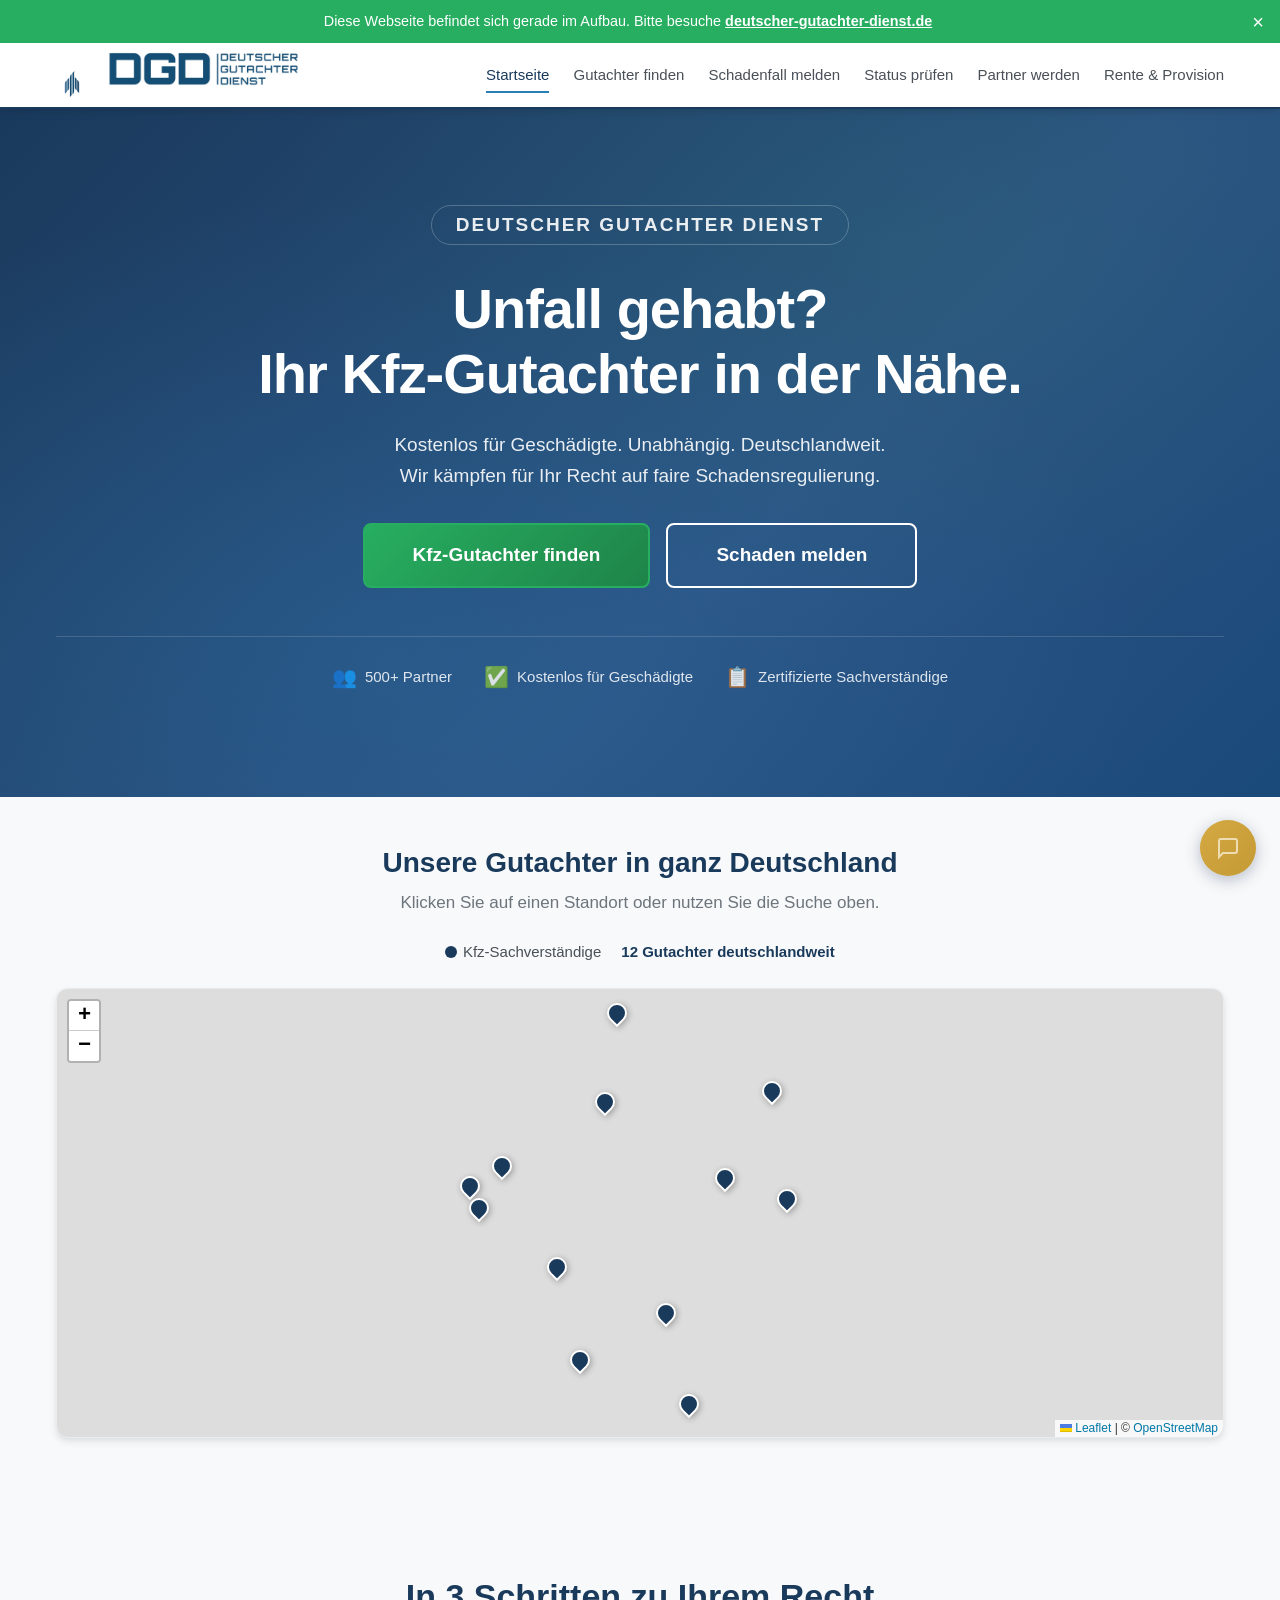
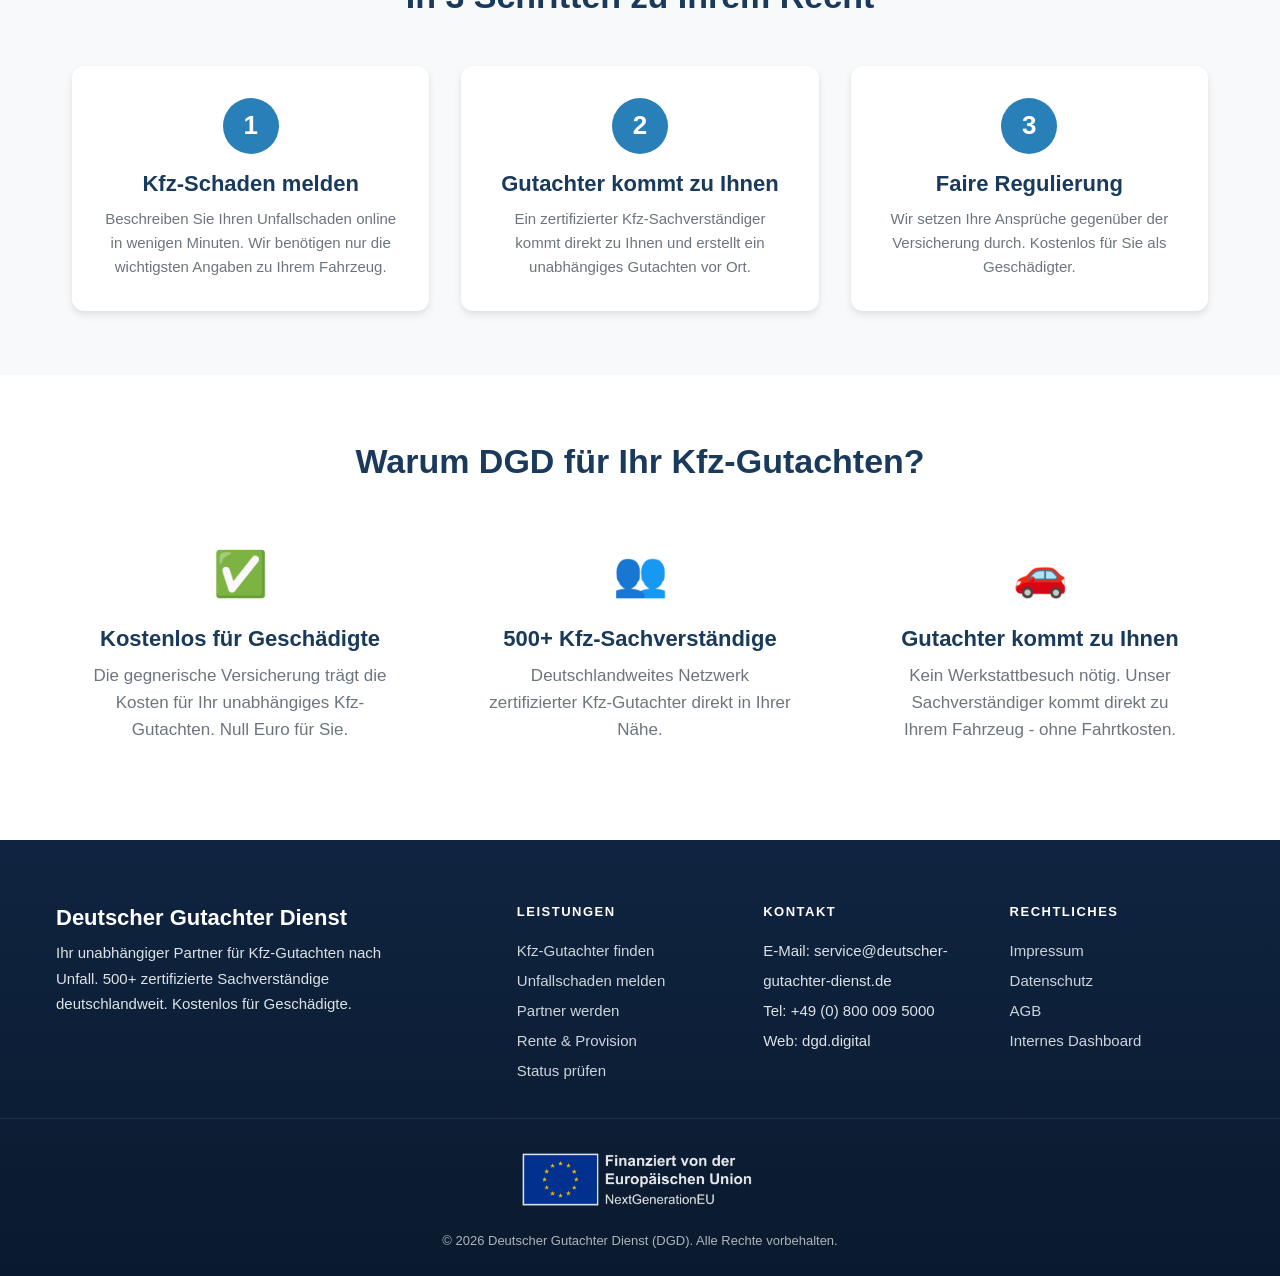
==== commit 51688254: "Sync: Dashboard, Maria Demir Chatbot, Showcase Builder, Sprint 1+2 Updates Sync from DigitalTwin/pro" ====
--- a/index.html
+++ b/index.html
@@ -40,6 +40,7 @@
                     <li><a href="#melden">Schadenfall melden</a></li>
                     <li><a href="#status">Status prüfen</a></li>
                     <li><a href="#partner">Partner werden</a></li>
+                    <li><a href="#rente">Rente &amp; Provision</a></li>
                 </ul>
             </nav>
         </div>
@@ -452,6 +453,292 @@
                 <div id="partner-error" class="dgd-alert dgd-alert--error dgd-hidden dgd-mt-lg"></div>
             </div>
         </div>
+    </div>
+
+    <!-- ================================================================= -->
+    <!-- View: Rente & Lifetime Provision                                  -->
+    <!-- ================================================================= -->
+    <div id="view-rente" class="dgd-view">
+
+        <!-- Hero -->
+        <section class="dgd-rente-hero">
+            <div class="dgd-container">
+                <p class="dgd-hero__eyebrow">DGD Partnerprogramm f&uuml;r Gutachter im Ruhestand</p>
+                <h1>Ihre Expertise.<br>Ihr Netzwerk.<br>Ihre Rente &mdash; aufgeh&uuml;bscht.</h1>
+                <p class="dgd-hero__subtitle">
+                    Sie gehen in den Ruhestand, aber Ihr Name und Ihre Kontakte sind Gold wert?<br>
+                    Verdienen Sie <strong>lebenslang</strong> an jeder Empfehlung &mdash; ohne einen Finger zu r&uuml;hren.
+                </p>
+                <div class="dgd-hero__actions">
+                    <a href="#rente-form" class="dgd-btn dgd-btn--primary dgd-btn--lg" onclick="document.getElementById('rente-signup').scrollIntoView({behavior:'smooth'});return false;">
+                        Jetzt Provision sichern
+                    </a>
+                    <a href="tel:+498000095000" class="dgd-btn dgd-btn--outline dgd-btn--lg">
+                        Pers&ouml;nlich beraten lassen
+                    </a>
+                </div>
+                <div class="dgd-hero__trust">
+                    <div class="dgd-trust-badge">
+                        <span class="dgd-trust-badge__icon">&#128176;</span>
+                        <span>Lebenslange Provision</span>
+                    </div>
+                    <div class="dgd-trust-badge">
+                        <span class="dgd-trust-badge__icon">&#128165;</span>
+                        <span>Kein Aufwand</span>
+                    </div>
+                    <div class="dgd-trust-badge">
+                        <span class="dgd-trust-badge__icon">&#128188;</span>
+                        <span>Vertrag in 5 Minuten</span>
+                    </div>
+                </div>
+            </div>
+        </section>
+
+        <!-- So funktioniert's -->
+        <section class="dgd-rente-how">
+            <div class="dgd-container">
+                <h2 class="dgd-text-center">So einfach funktioniert&rsquo;s</h2>
+                <p class="dgd-text-center dgd-text-muted dgd-mb-lg">Drei Schritte zu Ihrem passiven Einkommen</p>
+                <div class="dgd-steps__grid">
+                    <div class="dgd-step">
+                        <div class="dgd-step__number">1</div>
+                        <h3>Registrieren</h3>
+                        <p>
+                            Melden Sie sich als DGD-Empfehlungspartner an.
+                            Dauert keine 5 Minuten &mdash; kostenlos und unverbindlich.
+                        </p>
+                    </div>
+                    <div class="dgd-step">
+                        <div class="dgd-step__number">2</div>
+                        <h3>Empfehlen</h3>
+                        <p>
+                            Ein Bekannter hat einen Unfall? Geben Sie einfach unsere
+                            Nummer weiter oder leiten Sie den Kontakt an uns.
+                        </p>
+                    </div>
+                    <div class="dgd-step">
+                        <div class="dgd-step__number">3</div>
+                        <h3>Kassieren</h3>
+                        <p>
+                            F&uuml;r jeden vermittelten Gutachtenauftrag erhalten Sie
+                            eine Provision &mdash; <strong>lebenslang, automatisch, garantiert</strong>.
+                        </p>
+                    </div>
+                </div>
+            </div>
+        </section>
+
+        <!-- Vorteile -->
+        <section class="dgd-rente-benefits">
+            <div class="dgd-container">
+                <h2 class="dgd-text-center dgd-mb-lg">Warum Gutachter im Ruhestand auf DGD setzen</h2>
+                <div class="dgd-info__grid">
+                    <div class="dgd-info__item">
+                        <div class="dgd-info__icon">&#128176;</div>
+                        <h4>Lebenslange Provision</h4>
+                        <p class="dgd-text-muted">
+                            Keine Einmal-Zahlung. Solange &uuml;ber Sie vermittelte Kunden
+                            Gutachten beauftragen, verdienen Sie mit &mdash; Jahr f&uuml;r Jahr.
+                        </p>
+                    </div>
+                    <div class="dgd-info__item">
+                        <div class="dgd-info__icon">&#128564;</div>
+                        <h4>Null Aufwand</h4>
+                        <p class="dgd-text-muted">
+                            Kein B&uuml;ro, keine Termine, kein Stress. Sie genie&szlig;en
+                            Ihren Ruhestand &mdash; die Provision kommt automatisch.
+                        </p>
+                    </div>
+                    <div class="dgd-info__item">
+                        <div class="dgd-info__icon">&#127775;</div>
+                        <h4>Ihr Name lebt weiter</h4>
+                        <p class="dgd-text-muted">
+                            Jahrzehnte Erfahrung und Reputation gehen nicht verloren.
+                            Empfehlen Sie DGD und Ihr guter Name arbeitet f&uuml;r Sie.
+                        </p>
+                    </div>
+                    <div class="dgd-info__item">
+                        <div class="dgd-info__icon">&#128200;</div>
+                        <h4>Transparentes Dashboard</h4>
+                        <p class="dgd-text-muted">
+                            Sehen Sie jederzeit, wie viele Empfehlungen aktiv sind
+                            und was Sie verdient haben &mdash; alles online einsehbar.
+                        </p>
+                    </div>
+                    <div class="dgd-info__item">
+                        <div class="dgd-info__icon">&#128101;</div>
+                        <h4>500+ aktive Partner</h4>
+                        <p class="dgd-text-muted">
+                            Sie kommen in ein starkes Netzwerk. Viele ehemalige
+                            Kollegen nutzen DGD bereits &mdash; fragen Sie nach.
+                        </p>
+                    </div>
+                    <div class="dgd-info__item">
+                        <div class="dgd-info__icon">&#128274;</div>
+                        <h4>Vertragssicherheit</h4>
+                        <p class="dgd-text-muted">
+                            Klarer Partnervertrag, monatliche Abrechnung,
+                            p&uuml;nktliche Auszahlung. Kein Kleingedrucktes.
+                        </p>
+                    </div>
+                </div>
+            </div>
+        </section>
+
+        <!-- Rechenbeispiel -->
+        <section class="dgd-rente-calc">
+            <div class="dgd-container">
+                <div class="dgd-rente-calc__card">
+                    <h2>Rechenbeispiel: Was bringt das?</h2>
+                    <p class="dgd-text-muted">Konservativ gerechnet &mdash; echte Partner verdienen oft mehr.</p>
+                    <div class="dgd-rente-calc__grid">
+                        <div class="dgd-rente-calc__item">
+                            <span class="dgd-rente-calc__value">2&ndash;3</span>
+                            <span class="dgd-rente-calc__label">Empfehlungen pro Monat</span>
+                        </div>
+                        <div class="dgd-rente-calc__item">
+                            <span class="dgd-rente-calc__value">&times;</span>
+                            <span class="dgd-rente-calc__label">&nbsp;</span>
+                        </div>
+                        <div class="dgd-rente-calc__item">
+                            <span class="dgd-rente-calc__value">50&ndash;150&thinsp;&euro;</span>
+                            <span class="dgd-rente-calc__label">Provision pro Auftrag</span>
+                        </div>
+                        <div class="dgd-rente-calc__item">
+                            <span class="dgd-rente-calc__value">=</span>
+                            <span class="dgd-rente-calc__label">&nbsp;</span>
+                        </div>
+                        <div class="dgd-rente-calc__item dgd-rente-calc__item--highlight">
+                            <span class="dgd-rente-calc__value">100&ndash;450&thinsp;&euro;</span>
+                            <span class="dgd-rente-calc__label">Extra pro Monat</span>
+                        </div>
+                    </div>
+                    <p class="dgd-rente-calc__note">
+                        Das sind <strong>1.200&ndash;5.400&thinsp;&euro; pro Jahr</strong> &mdash; f&uuml;r einen Anruf hier und da.
+                        Und das Beste: Die Provision l&auml;uft weiter, solange der Kunde bei DGD bleibt.
+                    </p>
+                </div>
+            </div>
+        </section>
+
+        <!-- Testimonial -->
+        <section class="dgd-rente-testimonial">
+            <div class="dgd-container">
+                <blockquote class="dgd-rente-quote">
+                    <p>
+                        &bdquo;Seit ich in Rente bin, empfehle ich DGD an meine alten Kontakte.
+                        Letzten Monat kamen 320&thinsp;&euro; rein &mdash; f&uuml;r vielleicht
+                        drei Telefonate. Besser als jede Zusatzversicherung.&ldquo;
+                    </p>
+                    <footer>
+                        <strong>Horst M.</strong>, ehem. Kfz-Sachverst&auml;ndiger aus Kassel, DGD-Partner seit 2025
+                    </footer>
+                </blockquote>
+            </div>
+        </section>
+
+        <!-- Signup Form -->
+        <section class="dgd-rente-signup" id="rente-signup">
+            <div class="dgd-container">
+                <div class="dgd-section">
+                    <h2>Jetzt als Empfehlungspartner registrieren</h2>
+                    <p class="dgd-text-muted">
+                        Kostenlos, unverbindlich, in 5 Minuten erledigt. Wir rufen Sie an
+                        und erkl&auml;ren alles Weitere pers&ouml;nlich.
+                    </p>
+
+                    <form id="rente-form" class="dgd-form dgd-mt-lg">
+                        <div class="dgd-form__row">
+                            <div class="dgd-form__group">
+                                <label class="dgd-form__label dgd-form__label--required" for="rente-name">Vollst&auml;ndiger Name</label>
+                                <input type="text" id="rente-name" class="dgd-form__input dgd-form__input--lg" placeholder="Max Mustermann" required>
+                                <div class="dgd-form__error">Bitte geben Sie Ihren Namen ein.</div>
+                            </div>
+                            <div class="dgd-form__group">
+                                <label class="dgd-form__label dgd-form__label--required" for="rente-phone">Telefonnummer</label>
+                                <input type="tel" id="rente-phone" class="dgd-form__input dgd-form__input--lg" placeholder="+49 170 1234567" required>
+                                <div class="dgd-form__error">Bitte geben Sie Ihre Telefonnummer ein.</div>
+                            </div>
+                        </div>
+                        <div class="dgd-form__row">
+                            <div class="dgd-form__group">
+                                <label class="dgd-form__label" for="rente-email">E-Mail-Adresse</label>
+                                <input type="email" id="rente-email" class="dgd-form__input dgd-form__input--lg" placeholder="max@beispiel.de">
+                            </div>
+                            <div class="dgd-form__group">
+                                <label class="dgd-form__label" for="rente-plz">PLZ / Ort</label>
+                                <input type="text" id="rente-plz" class="dgd-form__input dgd-form__input--lg" placeholder="z.B. 35394 Gie&szlig;en">
+                            </div>
+                        </div>
+                        <div class="dgd-form__row">
+                            <div class="dgd-form__group">
+                                <label class="dgd-form__label" for="rente-experience">Jahre als Gutachter</label>
+                                <input type="number" id="rente-experience" class="dgd-form__input dgd-form__input--lg" min="0" max="60" placeholder="z.B. 25">
+                            </div>
+                            <div class="dgd-form__group">
+                                <label class="dgd-form__label" for="rente-retirement">Ruhestand ab</label>
+                                <select id="rente-retirement" class="dgd-form__select dgd-form__select--lg">
+                                    <option value="">-- Bitte w&auml;hlen --</option>
+                                    <option value="already">Bereits im Ruhestand</option>
+                                    <option value="2026">2026</option>
+                                    <option value="2027">2027</option>
+                                    <option value="2028">2028</option>
+                                    <option value="later">Sp&auml;ter / unsicher</option>
+                                </select>
+                            </div>
+                        </div>
+                        <div class="dgd-form__group">
+                            <label class="dgd-form__label" for="rente-message">Nachricht (optional)</label>
+                            <textarea id="rente-message" class="dgd-form__textarea dgd-form__textarea--lg" rows="3"
+                                placeholder="z.B. &bdquo;Ich habe 30 Jahre in M&uuml;nchen gearbeitet und kenne viele Werkst&auml;tten...&ldquo;"></textarea>
+                        </div>
+
+                        <button type="submit" class="dgd-btn dgd-btn--primary dgd-btn--lg dgd-btn--full dgd-mt-md">
+                            Unverbindlich anmelden &mdash; Wir rufen Sie an
+                        </button>
+                        <p class="dgd-text-center dgd-text-muted" style="margin-top:0.75rem;font-size:0.85rem;">
+                            &#128274; Ihre Daten sind sicher. Keine Weitergabe an Dritte.
+                        </p>
+                    </form>
+
+                    <div id="rente-success" class="dgd-alert dgd-alert--success dgd-hidden dgd-mt-lg">
+                        <strong>Vielen Dank f&uuml;r Ihr Interesse!</strong><br>
+                        Wir melden uns innerhalb von 24 Stunden pers&ouml;nlich bei Ihnen und besprechen alles Weitere.
+                    </div>
+                    <div id="rente-error" class="dgd-alert dgd-alert--error dgd-hidden dgd-mt-lg"></div>
+                </div>
+            </div>
+        </section>
+
+        <!-- FAQ -->
+        <section class="dgd-rente-faq">
+            <div class="dgd-container">
+                <h2 class="dgd-text-center dgd-mb-lg">H&auml;ufige Fragen</h2>
+                <div class="dgd-rente-faq__list">
+                    <details class="dgd-rente-faq__item">
+                        <summary>Muss ich noch aktiv als Gutachter arbeiten?</summary>
+                        <p>Nein. Sie m&uuml;ssen keinerlei Gutachten erstellen. Sie empfehlen lediglich DGD weiter &mdash; den Rest &uuml;bernehmen unsere aktiven Partner.</p>
+                    </details>
+                    <details class="dgd-rente-faq__item">
+                        <summary>Wie hoch ist die Provision genau?</summary>
+                        <p>Die Provision richtet sich nach dem Auftragsvolumen und wird individuell vereinbart. Im Schnitt liegen Empfehlungsprovisionen zwischen 50 und 150&thinsp;&euro; pro vermitteltem Gutachten.</p>
+                    </details>
+                    <details class="dgd-rente-faq__item">
+                        <summary>Was hei&szlig;t &bdquo;lebenslang&ldquo;?</summary>
+                        <p>Solange der von Ihnen vermittelte Kunde &uuml;ber DGD Gutachten in Auftrag gibt, erhalten Sie Ihre Provision. Es gibt keine zeitliche Begrenzung.</p>
+                    </details>
+                    <details class="dgd-rente-faq__item">
+                        <summary>Kostet mich die Anmeldung etwas?</summary>
+                        <p>Nein. Die Registrierung und Teilnahme am Empfehlungsprogramm ist v&ouml;llig kostenlos. Es gibt keine versteckten Geb&uuml;hren.</p>
+                    </details>
+                    <details class="dgd-rente-faq__item">
+                        <summary>Wann und wie werde ich bezahlt?</summary>
+                        <p>Die Provision wird monatlich abgerechnet und per &Uuml;berweisung auf Ihr Konto ausgezahlt. Sie erhalten eine transparente Abrechnung.</p>
+                    </details>
+                </div>
+            </div>
+        </section>
+
     </div>
 
     <!-- ================================================================= -->
@@ -603,6 +890,7 @@
                     <li><a href="#gutachter">Kfz-Gutachter finden</a></li>
                     <li><a href="#melden">Unfallschaden melden</a></li>
                     <li><a href="#partner">Partner werden</a></li>
+                    <li><a href="#rente">Rente &amp; Provision</a></li>
                     <li><a href="#status">Status prüfen</a></li>
                 </ul>
             </div>
@@ -620,6 +908,7 @@
                     <li><a href="#impressum">Impressum</a></li>
                     <li><a href="#datenschutz">Datenschutz</a></li>
                     <li><a href="#agb">AGB</a></li>
+                    <li><a href="/dashboard/">Internes Dashboard</a></li>
                 </ul>
             </div>
         </div>
@@ -637,5 +926,9 @@
     <script src="js/wizard.js"></script>
     <script src="js/app.js"></script>
 
+    <!-- Maria Demir Chatbot -->
+    <link rel="stylesheet" href="css/portal-cortex.css">
+    <script src="js/portal-cortex.js"></script>
+
 </body>
 </html>
--- a/css/portal.css
+++ b/css/portal.css
@@ -2052,3 +2052,271 @@
         min-height: 250px;
     }
 }
+
+/* ==========================================================================
+   Rente & Lifetime Provision Landing Page
+   ========================================================================== */
+
+.dgd-rente-hero {
+    background: linear-gradient(135deg, var(--dgd-primary) 0%, #0d2137 100%);
+    color: #fff;
+    padding: 5rem 0 4rem;
+    text-align: center;
+}
+
+.dgd-rente-hero h1 {
+    color: #fff;
+    font-size: clamp(2rem, 5vw, 3.25rem);
+    line-height: 1.2;
+    margin-bottom: 1.25rem;
+}
+
+.dgd-rente-hero .dgd-hero__subtitle {
+    color: rgba(255, 255, 255, 0.85);
+    font-size: 1.15rem;
+    max-width: 640px;
+    margin: 0 auto 2rem;
+}
+
+.dgd-rente-hero .dgd-hero__subtitle strong {
+    color: #fff;
+    text-decoration: underline;
+    text-decoration-color: var(--dgd-accent);
+    text-underline-offset: 3px;
+}
+
+.dgd-rente-hero .dgd-btn--primary {
+    background: var(--dgd-accent);
+    border-color: var(--dgd-accent);
+    font-size: 1.1rem;
+}
+
+.dgd-rente-hero .dgd-btn--outline {
+    color: #fff;
+    border-color: rgba(255, 255, 255, 0.4);
+}
+
+.dgd-rente-hero .dgd-btn--outline:hover {
+    background: rgba(255, 255, 255, 0.1);
+    border-color: #fff;
+}
+
+.dgd-rente-hero .dgd-trust-badge {
+    color: rgba(255, 255, 255, 0.9);
+}
+
+/* How it works */
+.dgd-rente-how {
+    padding: 4rem 0;
+    background: #fff;
+}
+
+/* Benefits */
+.dgd-rente-benefits {
+    padding: 4rem 0;
+    background: var(--dgd-neutral-50);
+}
+
+.dgd-rente-benefits .dgd-info__grid {
+    display: grid;
+    grid-template-columns: repeat(3, 1fr);
+    gap: 2rem;
+}
+
+@media (max-width: 768px) {
+    .dgd-rente-benefits .dgd-info__grid {
+        grid-template-columns: 1fr;
+    }
+}
+
+/* Calculation Card */
+.dgd-rente-calc {
+    padding: 4rem 0;
+    background: #fff;
+}
+
+.dgd-rente-calc__card {
+    background: linear-gradient(135deg, var(--dgd-primary) 0%, #0d2137 100%);
+    color: #fff;
+    border-radius: var(--dgd-radius-lg);
+    padding: 3rem;
+    text-align: center;
+}
+
+.dgd-rente-calc__card h2 {
+    color: #fff;
+    margin-bottom: 0.5rem;
+}
+
+.dgd-rente-calc__card .dgd-text-muted {
+    color: rgba(255, 255, 255, 0.7);
+}
+
+.dgd-rente-calc__grid {
+    display: flex;
+    align-items: center;
+    justify-content: center;
+    gap: 1.5rem;
+    margin: 2.5rem 0;
+    flex-wrap: wrap;
+}
+
+.dgd-rente-calc__item {
+    text-align: center;
+}
+
+.dgd-rente-calc__value {
+    display: block;
+    font-size: 2rem;
+    font-weight: 700;
+    line-height: 1.2;
+}
+
+.dgd-rente-calc__label {
+    display: block;
+    font-size: 0.85rem;
+    color: rgba(255, 255, 255, 0.7);
+    margin-top: 0.25rem;
+}
+
+.dgd-rente-calc__item--highlight {
+    background: var(--dgd-accent);
+    border-radius: var(--dgd-radius-md);
+    padding: 1rem 1.5rem;
+}
+
+.dgd-rente-calc__item--highlight .dgd-rente-calc__value {
+    font-size: 2.25rem;
+}
+
+.dgd-rente-calc__item--highlight .dgd-rente-calc__label {
+    color: rgba(255, 255, 255, 0.9);
+    font-weight: 600;
+}
+
+.dgd-rente-calc__note {
+    color: rgba(255, 255, 255, 0.85);
+    max-width: 500px;
+    margin: 0 auto;
+    font-size: 1rem;
+}
+
+.dgd-rente-calc__note strong {
+    color: #fff;
+}
+
+/* Testimonial */
+.dgd-rente-testimonial {
+    padding: 4rem 0;
+    background: var(--dgd-neutral-50);
+}
+
+.dgd-rente-quote {
+    max-width: 680px;
+    margin: 0 auto;
+    text-align: center;
+    border: none;
+    padding: 0;
+}
+
+.dgd-rente-quote p {
+    font-size: 1.25rem;
+    font-style: italic;
+    line-height: 1.7;
+    color: var(--dgd-neutral-700);
+    margin-bottom: 1.25rem;
+}
+
+.dgd-rente-quote footer {
+    font-size: 0.95rem;
+    color: var(--dgd-neutral-500);
+}
+
+.dgd-rente-quote footer strong {
+    color: var(--dgd-primary);
+}
+
+/* Signup Section */
+.dgd-rente-signup {
+    padding: 4rem 0;
+    background: #fff;
+}
+
+.dgd-rente-signup .dgd-section {
+    max-width: 720px;
+    margin: 0 auto;
+}
+
+/* FAQ */
+.dgd-rente-faq {
+    padding: 4rem 0 5rem;
+    background: var(--dgd-neutral-50);
+}
+
+.dgd-rente-faq__list {
+    max-width: 720px;
+    margin: 0 auto;
+}
+
+.dgd-rente-faq__item {
+    background: #fff;
+    border-radius: var(--dgd-radius-md);
+    margin-bottom: 0.75rem;
+    border: 1px solid var(--dgd-neutral-200);
+    overflow: hidden;
+}
+
+.dgd-rente-faq__item summary {
+    padding: 1rem 1.25rem;
+    font-weight: 600;
+    cursor: pointer;
+    list-style: none;
+    display: flex;
+    align-items: center;
+    justify-content: space-between;
+    color: var(--dgd-neutral-800);
+    transition: background var(--dgd-transition-fast);
+}
+
+.dgd-rente-faq__item summary::after {
+    content: '+';
+    font-size: 1.25rem;
+    font-weight: 400;
+    color: var(--dgd-neutral-400);
+    flex-shrink: 0;
+    margin-left: 1rem;
+}
+
+.dgd-rente-faq__item[open] summary::after {
+    content: '\2212';
+}
+
+.dgd-rente-faq__item summary:hover {
+    background: var(--dgd-neutral-50);
+}
+
+.dgd-rente-faq__item summary::-webkit-details-marker {
+    display: none;
+}
+
+.dgd-rente-faq__item p {
+    padding: 0 1.25rem 1rem;
+    color: var(--dgd-neutral-600);
+    line-height: 1.6;
+    margin: 0;
+}
+
+@media (max-width: 768px) {
+    .dgd-rente-hero {
+        padding: 3rem 0 2.5rem;
+    }
+
+    .dgd-rente-calc__grid {
+        flex-direction: column;
+        gap: 1rem;
+    }
+
+    .dgd-rente-calc__card {
+        padding: 2rem 1.5rem;
+    }
+}
--- a/css/portal-cortex.css
+++ b/css/portal-cortex.css
@@ -0,0 +1,301 @@
+/* ==========================================================================
+   Maria Demir Chat Widget - DGD Portal
+   Colors: Gold #D4A843, Dunkelblau #1A365D, Weiss #FFFFFF, Hellgrau #F4F4F8
+   ========================================================================== */
+
+/* Hidden state */
+.maria-hidden {
+    display: none !important;
+}
+
+/* ---- FAB Button ---- */
+.maria-fab {
+    position: fixed;
+    bottom: 24px;
+    right: 24px;
+    z-index: 9998;
+    width: 56px;
+    height: 56px;
+    border-radius: 50%;
+    border: none;
+    background: linear-gradient(135deg, #D4A843 0%, #b8912e 100%);
+    color: #fff;
+    cursor: pointer;
+    box-shadow: 0 4px 16px rgba(26, 54, 93, 0.3);
+    display: flex;
+    align-items: center;
+    justify-content: center;
+    transition: transform 0.2s, box-shadow 0.2s;
+}
+
+.maria-fab:hover {
+    transform: scale(1.08);
+    box-shadow: 0 6px 24px rgba(26, 54, 93, 0.4);
+}
+
+.maria-fab--open {
+    transform: scale(0);
+    pointer-events: none;
+}
+
+.maria-fab__pulse {
+    position: absolute;
+    width: 100%;
+    height: 100%;
+    border-radius: 50%;
+    background: rgba(212, 168, 67, 0.4);
+    animation: maria-pulse 2s ease-out infinite;
+    pointer-events: none;
+}
+
+@keyframes maria-pulse {
+    0% { transform: scale(1); opacity: 0.6; }
+    100% { transform: scale(1.6); opacity: 0; }
+}
+
+/* ---- Chat Panel ---- */
+.maria-chat {
+    position: fixed;
+    bottom: 24px;
+    right: 24px;
+    z-index: 9999;
+    width: 400px;
+    height: 500px;
+    background: #FFFFFF;
+    border-radius: 16px;
+    box-shadow: 0 8px 32px rgba(26, 54, 93, 0.2);
+    display: flex;
+    flex-direction: column;
+    overflow: hidden;
+    animation: maria-slideUp 0.25s ease-out;
+}
+
+@keyframes maria-slideUp {
+    from { opacity: 0; transform: translateY(20px); }
+    to { opacity: 1; transform: translateY(0); }
+}
+
+/* ---- Header ---- */
+.maria-chat__header {
+    background: linear-gradient(135deg, #1A365D 0%, #2a4a7f 100%);
+    color: #fff;
+    padding: 14px 16px;
+    display: flex;
+    align-items: center;
+    justify-content: space-between;
+    flex-shrink: 0;
+}
+
+.maria-chat__title {
+    display: flex;
+    align-items: center;
+    gap: 8px;
+    font-size: 15px;
+}
+
+.maria-chat__dot {
+    width: 8px;
+    height: 8px;
+    border-radius: 50%;
+    background: #666;
+    flex-shrink: 0;
+}
+
+.maria-chat__dot--online {
+    background: #4ade80;
+    box-shadow: 0 0 6px rgba(74, 222, 128, 0.5);
+}
+
+.maria-chat__dot--offline {
+    background: #f87171;
+}
+
+.maria-chat__status {
+    font-size: 12px;
+    opacity: 0.8;
+    margin-left: 4px;
+}
+
+.maria-chat__close {
+    background: none;
+    border: none;
+    color: #fff;
+    font-size: 22px;
+    cursor: pointer;
+    padding: 0 4px;
+    line-height: 1;
+    opacity: 0.7;
+    transition: opacity 0.15s;
+}
+
+.maria-chat__close:hover {
+    opacity: 1;
+}
+
+/* ---- Messages ---- */
+.maria-chat__messages {
+    flex: 1;
+    overflow-y: auto;
+    padding: 16px;
+    background: #F4F4F8;
+    display: flex;
+    flex-direction: column;
+    gap: 10px;
+}
+
+.maria-msg {
+    display: flex;
+    max-width: 85%;
+}
+
+.maria-msg--maria {
+    align-self: flex-start;
+}
+
+.maria-msg--user {
+    align-self: flex-end;
+}
+
+.maria-msg__bubble {
+    padding: 10px 14px;
+    border-radius: 14px;
+    font-size: 14px;
+    line-height: 1.5;
+    word-break: break-word;
+}
+
+.maria-msg--maria .maria-msg__bubble {
+    background: #FFFFFF;
+    color: #1A365D;
+    border-bottom-left-radius: 4px;
+    box-shadow: 0 1px 3px rgba(0, 0, 0, 0.08);
+}
+
+.maria-msg--user .maria-msg__bubble {
+    background: #1A365D;
+    color: #FFFFFF;
+    border-bottom-right-radius: 4px;
+}
+
+/* ---- Quick Action Buttons ---- */
+.maria-quick-actions {
+    display: flex;
+    gap: 6px;
+    flex-wrap: wrap;
+    padding: 4px 0;
+}
+
+.maria-quick-btn {
+    padding: 6px 12px;
+    border: 1.5px solid #D4A843;
+    border-radius: 20px;
+    background: #fff;
+    color: #1A365D;
+    font-size: 12px;
+    cursor: pointer;
+    transition: background 0.15s, color 0.15s;
+    white-space: nowrap;
+}
+
+.maria-quick-btn:hover {
+    background: #D4A843;
+    color: #fff;
+}
+
+/* ---- Typing Indicator ---- */
+.maria-typing {
+    display: inline-flex;
+    align-items: center;
+    gap: 4px;
+    padding: 2px 0;
+}
+
+.maria-typing span {
+    width: 7px;
+    height: 7px;
+    border-radius: 50%;
+    background: #1A365D;
+    opacity: 0.4;
+    animation: maria-typingDot 1.2s ease-in-out infinite;
+}
+
+.maria-typing span:nth-child(2) {
+    animation-delay: 0.15s;
+}
+
+.maria-typing span:nth-child(3) {
+    animation-delay: 0.3s;
+}
+
+@keyframes maria-typingDot {
+    0%, 60%, 100% { opacity: 0.4; transform: translateY(0); }
+    30% { opacity: 1; transform: translateY(-4px); }
+}
+
+/* ---- Input ---- */
+.maria-chat__input {
+    display: flex;
+    padding: 12px;
+    gap: 8px;
+    border-top: 1px solid #e5e7eb;
+    background: #fff;
+    flex-shrink: 0;
+}
+
+.maria-chat__input input {
+    flex: 1;
+    border: 1px solid #d1d5db;
+    border-radius: 20px;
+    padding: 8px 16px;
+    font-size: 14px;
+    outline: none;
+    transition: border-color 0.15s;
+}
+
+.maria-chat__input input:focus {
+    border-color: #D4A843;
+}
+
+.maria-chat__input input:disabled {
+    background: #f3f4f6;
+}
+
+.maria-chat__send {
+    width: 36px;
+    height: 36px;
+    border-radius: 50%;
+    border: none;
+    background: #D4A843;
+    color: #fff;
+    cursor: pointer;
+    display: flex;
+    align-items: center;
+    justify-content: center;
+    transition: background 0.15s;
+    flex-shrink: 0;
+}
+
+.maria-chat__send:hover:not(:disabled) {
+    background: #b8912e;
+}
+
+.maria-chat__send:disabled {
+    background: #d1d5db;
+    cursor: not-allowed;
+}
+
+/* ---- Responsive: mobile full-width ---- */
+@media (max-width: 480px) {
+    .maria-chat {
+        width: 100%;
+        height: 100%;
+        bottom: 0;
+        right: 0;
+        border-radius: 0;
+    }
+
+    .maria-fab {
+        bottom: 16px;
+        right: 16px;
+    }
+}
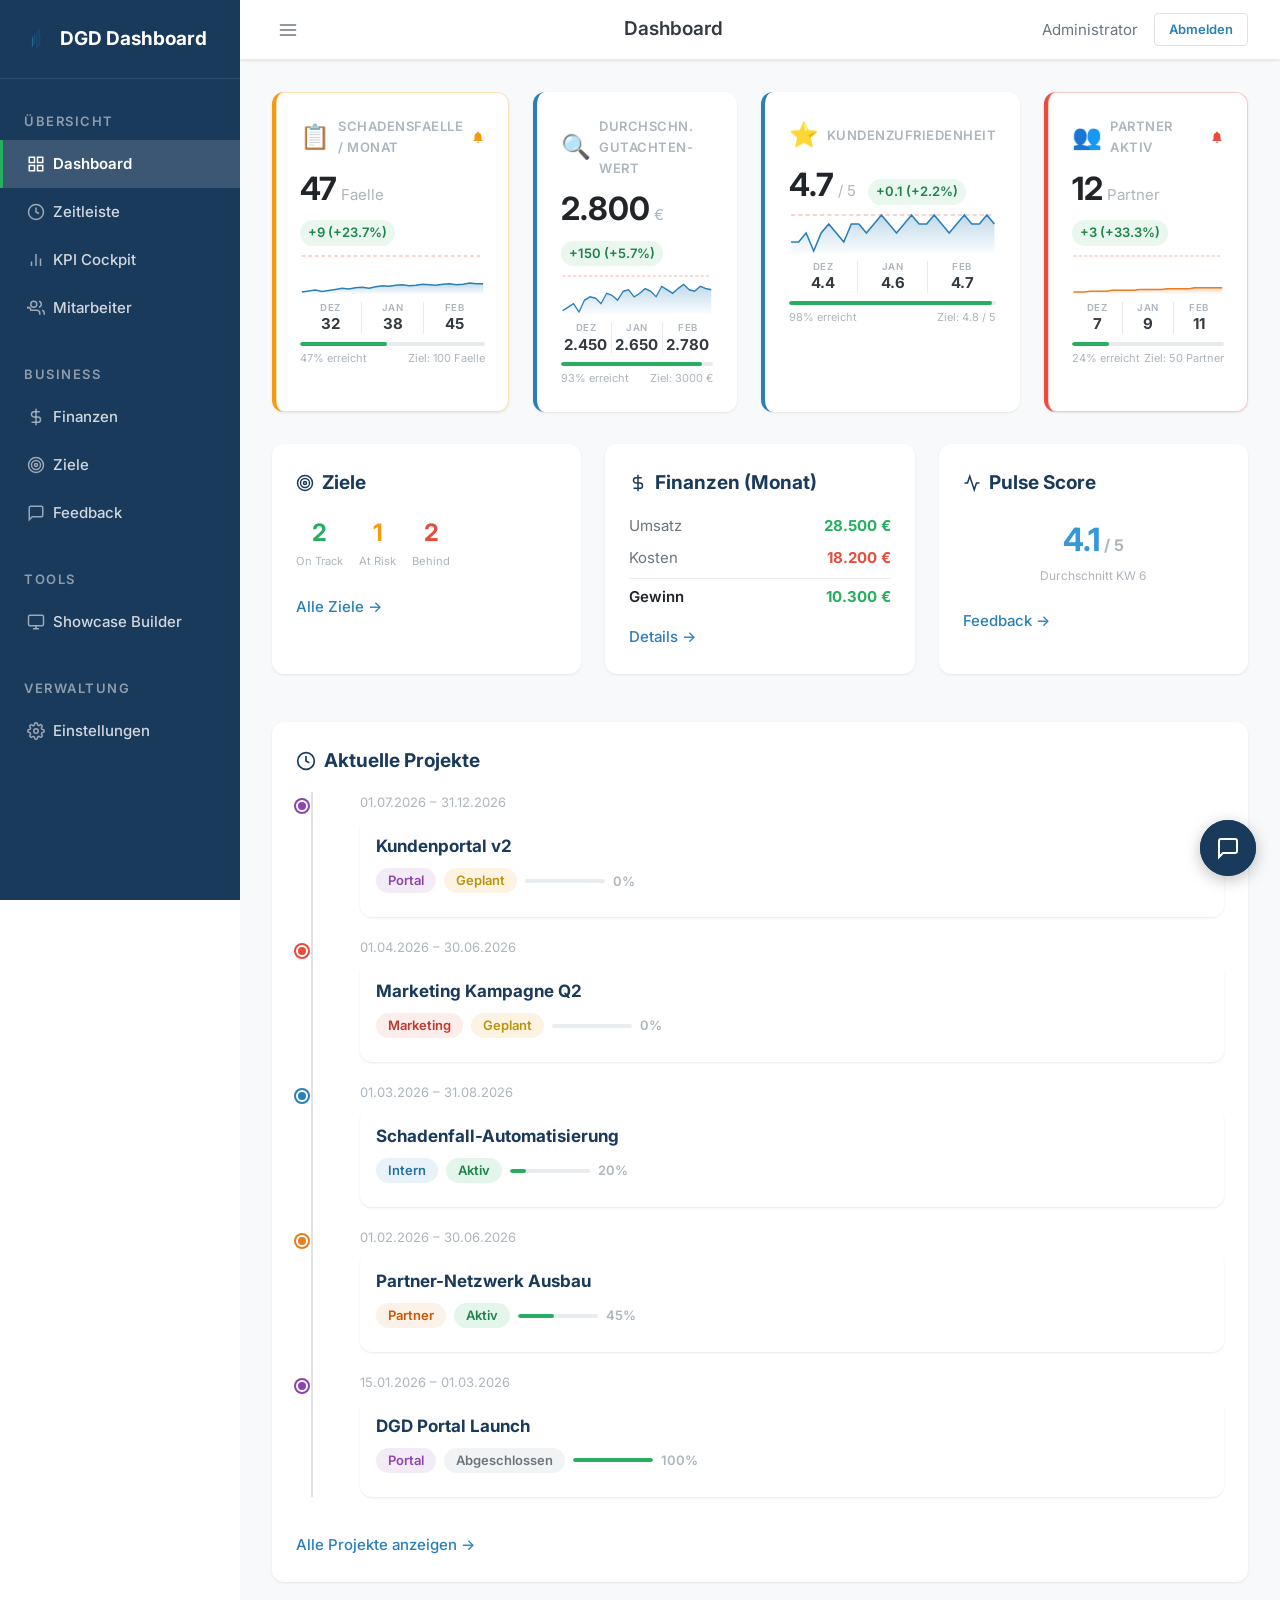
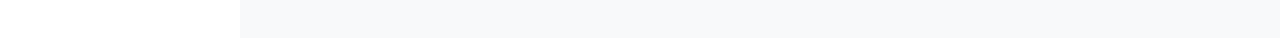
==== commit ebe703f6: "Fix: Root redirect to /dashboard/ (fixes dgd.digital 404) - Add index.html with meta-refresh + JS re" ====
--- a/index.html
+++ b/index.html
@@ -2,933 +2,24 @@
 <html lang="de">
 <head>
     <meta charset="UTF-8">
-    <meta name="viewport" content="width=device-width, initial-scale=1.0">
-    <meta name="description" content="Kfz-Gutachter in Ihrer Nähe finden - kostenlos und unabhängig. Deutscher Gutachter Dienst: Unfallgutachten, Schadensregulierung, 500+ Partner deutschlandweit.">
-    <title>DGD - Ihr unabhängiger Kfz-Gutachter | Deutscher Gutachter Dienst</title>
-    <link rel="stylesheet" href="css/theme.css">
-    <link rel="stylesheet" href="lib/leaflet/leaflet.css" />
-    <link rel="stylesheet" href="css/portal.css">
-    <link rel="stylesheet" href="css/wizard.css">
+    <meta http-equiv="refresh" content="0;url=/dashboard/">
+    <title>DGD Portal - Weiterleitung...</title>
+    <style>
+        body {
+            font-family: 'Inter', -apple-system, sans-serif;
+            background: #0f172a;
+            color: #e2e8f0;
+            display: flex;
+            align-items: center;
+            justify-content: center;
+            min-height: 100vh;
+            margin: 0;
+        }
+        a { color: #D4A843; }
+    </style>
 </head>
 <body>
-
-    <!-- Banner: Im Aufbau -->
-    <div class="dgd-construction-banner" id="constructionBanner">
-        <p>
-            Diese Webseite befindet sich gerade im Aufbau. Bitte besuche
-            <a href="https://deutscher-gutachter-dienst.de" target="_blank" rel="noopener">deutscher-gutachter-dienst.de</a>
-        </p>
-        <button class="dgd-construction-banner__close" aria-label="Hinweis schließen">&times;</button>
-    </div>
-
-    <!-- ================================================================= -->
-    <!-- Header / Navigation                                               -->
-    <!-- ================================================================= -->
-    <header class="dgd-header">
-        <div class="dgd-header__inner">
-            <a href="#start" class="dgd-header__logo">
-                <img src="img/dgd-falcon.png" alt="DGD Wanderfalke" class="dgd-header__falcon" width="32" height="32">
-                <img src="img/dgd-logo.png" alt="DGD - Deutscher Gutachter Dienst" class="dgd-header__logo-img">
-            </a>
-            <button class="dgd-header__menu-toggle" aria-label="Menü öffnen" aria-expanded="false">
-                &#9776;
-            </button>
-            <nav>
-                <ul class="dgd-header__nav">
-                    <li><a href="#start" class="active">Startseite</a></li>
-                    <li><a href="#gutachter">Gutachter finden</a></li>
-                    <li><a href="#melden">Schadenfall melden</a></li>
-                    <li><a href="#status">Status prüfen</a></li>
-                    <li><a href="#partner">Partner werden</a></li>
-                    <li><a href="#rente">Rente &amp; Provision</a></li>
-                </ul>
-            </nav>
-        </div>
-    </header>
-
-    <!-- ================================================================= -->
-    <!-- View: Landing Page                                                -->
-    <!-- ================================================================= -->
-    <div id="view-landing" class="dgd-view dgd-view--active">
-
-        <!-- Hero -->
-        <section class="dgd-hero">
-            <div class="dgd-container">
-                <p class="dgd-hero__eyebrow">Deutscher Gutachter Dienst</p>
-                <h1>Unfall gehabt?<br>Ihr Kfz-Gutachter in der Nähe.</h1>
-                <p class="dgd-hero__subtitle">
-                    Kostenlos für Geschädigte. Unabhängig. Deutschlandweit.<br>
-                    Wir kämpfen für Ihr Recht auf faire Schadensregulierung.
-                </p>
-                <div class="dgd-hero__actions">
-                    <a href="#gutachter" class="dgd-btn dgd-btn--primary dgd-btn--lg">
-                        Kfz-Gutachter finden
-                    </a>
-                    <a href="#melden" class="dgd-btn dgd-btn--outline dgd-btn--lg">
-                        Schaden melden
-                    </a>
-                </div>
-                <div class="dgd-hero__trust">
-                    <div class="dgd-trust-badge">
-                        <span class="dgd-trust-badge__icon">&#128101;</span>
-                        <span>500+ Partner</span>
-                    </div>
-                    <div class="dgd-trust-badge">
-                        <span class="dgd-trust-badge__icon">&#9989;</span>
-                        <span>Kostenlos für Geschädigte</span>
-                    </div>
-                    <div class="dgd-trust-badge">
-                        <span class="dgd-trust-badge__icon">&#128203;</span>
-                        <span>Zertifizierte Sachverständige</span>
-                    </div>
-                </div>
-            </div>
-        </section>
-
-        <!-- Landing Map -->
-        <section class="dgd-landing-map">
-            <div class="dgd-container">
-                <h2 class="dgd-landing-map__title">Unsere Gutachter in ganz Deutschland</h2>
-                <p class="dgd-landing-map__subtitle">Klicken Sie auf einen Standort oder nutzen Sie die Suche oben.</p>
-                <div class="dgd-landing-map__legend">
-                    <span class="dgd-legend-item"><span class="dgd-legend-dot" style="background:#1a3a5c"></span> Kfz-Sachverständige</span>
-                    <span id="landing-partner-count" class="dgd-landing-map__count"></span>
-                </div>
-                <div id="landing-map" class="dgd-map dgd-map--landing"></div>
-            </div>
-        </section>
-
-        <!-- 3-Schritte Prozess -->
-        <section class="dgd-steps">
-            <div class="dgd-container">
-                <h2 class="dgd-steps__title">In 3 Schritten zu Ihrem Recht</h2>
-                <div class="dgd-steps__grid">
-                    <div class="dgd-step">
-                        <div class="dgd-step__number">1</div>
-                        <h3>Kfz-Schaden melden</h3>
-                        <p>
-                            Beschreiben Sie Ihren Unfallschaden online in wenigen Minuten.
-                            Wir benötigen nur die wichtigsten Angaben zu Ihrem Fahrzeug.
-                        </p>
-                    </div>
-                    <div class="dgd-step">
-                        <div class="dgd-step__number">2</div>
-                        <h3>Gutachter kommt zu Ihnen</h3>
-                        <p>
-                            Ein zertifizierter Kfz-Sachverständiger kommt direkt zu Ihnen
-                            und erstellt ein unabhängiges Gutachten vor Ort.
-                        </p>
-                    </div>
-                    <div class="dgd-step">
-                        <div class="dgd-step__number">3</div>
-                        <h3>Faire Regulierung</h3>
-                        <p>
-                            Wir setzen Ihre Ansprüche gegenüber der Versicherung durch.
-                            Kostenlos für Sie als Geschädigter.
-                        </p>
-                    </div>
-                </div>
-            </div>
-        </section>
-
-        <!-- Info / Vorteile -->
-        <section class="dgd-info">
-            <div class="dgd-container">
-                <h2 class="dgd-text-center dgd-mb-lg">Warum DGD für Ihr Kfz-Gutachten?</h2>
-                <div class="dgd-info__grid">
-                    <div class="dgd-info__item">
-                        <div class="dgd-info__icon">&#9989;</div>
-                        <h4>Kostenlos für Geschädigte</h4>
-                        <p class="dgd-text-muted">
-                            Die gegnerische Versicherung trägt die Kosten für Ihr
-                            unabhängiges Kfz-Gutachten. Null Euro für Sie.
-                        </p>
-                    </div>
-                    <div class="dgd-info__item">
-                        <div class="dgd-info__icon">&#128101;</div>
-                        <h4>500+ Kfz-Sachverständige</h4>
-                        <p class="dgd-text-muted">
-                            Deutschlandweites Netzwerk zertifizierter
-                            Kfz-Gutachter direkt in Ihrer Nähe.
-                        </p>
-                    </div>
-                    <div class="dgd-info__item">
-                        <div class="dgd-info__icon">&#128663;</div>
-                        <h4>Gutachter kommt zu Ihnen</h4>
-                        <p class="dgd-text-muted">
-                            Kein Werkstattbesuch nötig. Unser Sachverständiger kommt
-                            direkt zu Ihrem Fahrzeug - ohne Fahrtkosten.
-                        </p>
-                    </div>
-                </div>
-            </div>
-        </section>
-
-    </div>
-
-    <!-- ================================================================= -->
-    <!-- View: Gutachter finden (DGDWizard Fullscreen)                     -->
-    <!-- ================================================================= -->
-    <div id="view-wizard" class="dgd-view">
-        <div id="gutachter-wizard-mount"></div>
-    </div>
-
-    <!-- ================================================================= -->
-    <!-- View: Schadenfall melden                                          -->
-    <!-- ================================================================= -->
-    <div id="view-report-form" class="dgd-view">
-        <div class="dgd-container">
-
-            <!-- Page Header -->
-            <div class="dgd-report-header">
-                <div class="dgd-report-header__icon">
-                    <svg width="48" height="48" viewBox="0 0 24 24" fill="none" stroke="currentColor"
-                         stroke-width="1.5" stroke-linecap="round" stroke-linejoin="round">
-                        <path d="M9 5H7a2 2 0 00-2 2v12a2 2 0 002 2h10a2 2 0 002-2V7a2 2 0 00-2-2h-2"/>
-                        <rect x="9" y="3" width="6" height="4" rx="1"/>
-                        <path d="M9 14l2 2 4-4"/>
-                    </svg>
-                </div>
-                <h2 class="dgd-report-header__title">Schadenfall melden</h2>
-                <p class="dgd-report-header__subtitle">
-                    Füllen Sie das Formular aus und wir kümmern uns um alles Weitere.
-                    Kostenlos für Geschädigte.
-                </p>
-            </div>
-
-            <!-- Partner Badge -->
-            <div id="selected-partner-badge" class="dgd-partner-badge dgd-hidden">
-                <span class="dgd-partner-badge__icon">&#128100;</span>
-                <div class="dgd-partner-badge__info">
-                    <strong id="partner-badge-name"></strong>
-                    <span id="partner-badge-detail"></span>
-                </div>
-                <button type="button" id="partner-badge-remove" class="dgd-partner-badge__remove">&times;</button>
-            </div>
-
-            <form id="report-form" class="dgd-form dgd-report-form" novalidate>
-
-                <!-- Section 1: Kontaktdaten -->
-                <fieldset class="dgd-report-section">
-                    <legend class="dgd-report-section__legend">
-                        <span class="dgd-report-section__number">1</span>
-                        <span>Ihre Kontaktdaten</span>
-                    </legend>
-
-                    <div class="dgd-form__row">
-                        <div class="dgd-form__group">
-                            <label class="dgd-form__label dgd-form__label--required" for="field-name">
-                                Vollständiger Name
-                            </label>
-                            <input type="text" id="field-name" class="dgd-form__input dgd-form__input--lg"
-                                   placeholder="Max Mustermann" required>
-                            <div class="dgd-form__error">Bitte geben Sie Ihren Namen ein.</div>
-                        </div>
-                        <div class="dgd-form__group">
-                            <label class="dgd-form__label dgd-form__label--required" for="field-email">
-                                E-Mail-Adresse
-                            </label>
-                            <input type="email" id="field-email" class="dgd-form__input dgd-form__input--lg"
-                                   placeholder="max@beispiel.de" required>
-                            <div class="dgd-form__error">Bitte geben Sie eine gültige E-Mail-Adresse ein.</div>
-                        </div>
-                    </div>
-
-                    <div class="dgd-form__group">
-                        <label class="dgd-form__label dgd-form__label--required" for="field-phone">
-                            Telefonnummer
-                        </label>
-                        <input type="tel" id="field-phone" class="dgd-form__input dgd-form__input--lg"
-                               placeholder="+49 170 1234567" required>
-                        <div class="dgd-form__error">Bitte geben Sie Ihre Telefonnummer ein.</div>
-                    </div>
-                </fieldset>
-
-                <!-- Section 2: Schadendetails -->
-                <fieldset class="dgd-report-section">
-                    <legend class="dgd-report-section__legend">
-                        <span class="dgd-report-section__number">2</span>
-                        <span>Angaben zum Schaden</span>
-                    </legend>
-
-                    <div class="dgd-form__row">
-                        <div class="dgd-form__group">
-                            <label class="dgd-form__label dgd-form__label--required" for="field-damage-type">
-                                Schadensart
-                            </label>
-                            <select id="field-damage-type" class="dgd-form__select dgd-form__select--lg" required>
-                                <option value="kfz_haftpflicht" selected>Kfz-Haftpflichtschaden</option>
-                                <option value="kfz_kasko">Kfz-Kaskoschaden</option>
-                            </select>
-                            <div class="dgd-form__error">Bitte wählen Sie eine Schadensart.</div>
-                        </div>
-                        <div class="dgd-form__group">
-                            <label class="dgd-form__label dgd-form__label--required" for="field-location">
-                                Ort des Schadens
-                            </label>
-                            <input type="text" id="field-location" class="dgd-form__input dgd-form__input--lg"
-                                   placeholder="z.B. Berlin, Hauptstraße 12" required>
-                            <div class="dgd-form__error">Bitte geben Sie den Ort des Schadens ein.</div>
-                        </div>
-                    </div>
-
-                    <div class="dgd-form__group">
-                        <label class="dgd-form__label dgd-form__label--required" for="field-description">
-                            Beschreibung des Schadens
-                        </label>
-                        <textarea id="field-description" class="dgd-form__textarea dgd-form__textarea--lg"
-                                  placeholder="Beschreiben Sie den Unfallhergang und die Schäden..."
-                                  required></textarea>
-                        <div class="dgd-form__hint" id="description-hint">Mindestens 20 Zeichen empfohlen</div>
-                        <div class="dgd-form__error">Bitte beschreiben Sie den Schaden.</div>
-                    </div>
-                </fieldset>
-
-                <!-- Section 3: Fotos -->
-                <fieldset class="dgd-report-section">
-                    <legend class="dgd-report-section__legend">
-                        <span class="dgd-report-section__number">3</span>
-                        <span>Fotos hochladen</span>
-                        <span class="dgd-report-section__optional">(optional)</span>
-                    </legend>
-
-                    <div class="dgd-upload-zone" id="photo-upload-zone">
-                        <div class="dgd-upload-zone__icon">
-                            <svg width="40" height="40" viewBox="0 0 24 24" fill="none"
-                                 stroke="currentColor" stroke-width="1.5"
-                                 stroke-linecap="round" stroke-linejoin="round">
-                                <path d="M21 15v4a2 2 0 01-2 2H5a2 2 0 01-2-2v-4"/>
-                                <polyline points="17 8 12 3 7 8"/>
-                                <line x1="12" y1="3" x2="12" y2="15"/>
-                            </svg>
-                        </div>
-                        <p class="dgd-upload-zone__text">
-                            Fotos hierher ziehen oder
-                            <button type="button" class="dgd-upload-zone__browse">Dateien auswählen</button>
-                        </p>
-                        <p class="dgd-upload-zone__hint">JPG, PNG oder PDF. Max. 10 MB pro Datei.</p>
-                        <input type="file" id="photo-upload-input" class="dgd-hidden"
-                               multiple accept="image/*,.pdf">
-                        <div class="dgd-upload-zone__preview" id="photo-preview"></div>
-                    </div>
-                </fieldset>
-
-                <!-- Submit -->
-                <div class="dgd-report-submit">
-                    <button type="submit" class="dgd-btn dgd-btn--primary dgd-btn--lg dgd-btn--full">
-                        <svg width="20" height="20" viewBox="0 0 24 24" fill="none"
-                             stroke="currentColor" stroke-width="2"
-                             stroke-linecap="round" stroke-linejoin="round">
-                            <line x1="22" y1="2" x2="11" y2="13"/>
-                            <polygon points="22 2 15 22 11 13 2 9 22 2"/>
-                        </svg>
-                        Schadenfall absenden
-                    </button>
-                    <div class="dgd-report-submit__trust">
-                        <span>&#128274; SSL-verschlüsselt</span>
-                        <span>&#128337; Antwort innerhalb 24h</span>
-                        <span>&#9989; Kostenlos für Geschädigte</span>
-                    </div>
-                </div>
-
-            </form>
-        </div>
-    </div>
-
-    <!-- ================================================================= -->
-    <!-- View: Status prüfen                                              -->
-    <!-- ================================================================= -->
-    <div id="view-status-check" class="dgd-view">
-        <div class="dgd-container">
-            <section class="dgd-status-check">
-                <h2>Status Ihres Schadenfalls</h2>
-                <p class="dgd-text-muted">
-                    Geben Sie Ihre Fallnummer ein, um den aktuellen Stand Ihres
-                    Schadenfalls abzurufen.
-                </p>
-
-                <form id="status-form" class="dgd-status-check__form">
-                    <input type="text" id="field-case-id" class="dgd-form__input"
-                           placeholder="Fallnummer eingeben (z.B. DGD-20260305-ABC1)" required>
-                    <button type="submit" class="dgd-btn dgd-btn--secondary">
-                        Status abrufen
-                    </button>
-                </form>
-
-                <div id="status-result"></div>
-            </section>
-        </div>
-    </div>
-
-    <!-- ================================================================= -->
-    <!-- View: Partner werden (Warteliste)                                 -->
-    <!-- ================================================================= -->
-    <div id="view-partner" class="dgd-view">
-        <div class="dgd-container">
-            <div class="dgd-section">
-                <h2>Als Kfz-Gutachter Partner werden</h2>
-                <p class="dgd-text-muted">
-                    Sie sind Kfz-Sachverständiger und möchten Teil unseres deutschlandweiten
-                    Netzwerks werden? Registrieren Sie sich auf unserer Warteliste.
-                    Wir prüfen Ihre Qualifikationen und melden uns innerhalb von 48 Stunden.
-                </p>
-
-                <form id="partner-form" class="dgd-form dgd-mt-lg">
-                    <!-- Persönliche Daten -->
-                    <h3>Persönliche Daten</h3>
-                    <div class="dgd-form__row">
-                        <div class="dgd-form__group">
-                            <label>Vollständiger Name *</label>
-                            <input type="text" id="partner-name" class="dgd-form__input" required placeholder="Max Mustermann">
-                        </div>
-                        <div class="dgd-form__group">
-                            <label>Unternehmen</label>
-                            <input type="text" id="partner-company" class="dgd-form__input" placeholder="Mustermann Gutachten GmbH">
-                        </div>
-                    </div>
-                    <div class="dgd-form__row">
-                        <div class="dgd-form__group">
-                            <label>E-Mail-Adresse *</label>
-                            <input type="email" id="partner-email" class="dgd-form__input" required placeholder="max@beispiel.de">
-                        </div>
-                        <div class="dgd-form__group">
-                            <label>Telefonnummer *</label>
-                            <input type="tel" id="partner-phone" class="dgd-form__input" required placeholder="+49 170 1234567">
-                        </div>
-                    </div>
-
-                    <!-- Fachgebiet -->
-                    <h3 class="dgd-mt-lg">Fachgebiet</h3>
-                    <div class="dgd-form__row">
-                        <div class="dgd-form__group">
-                            <label>Spezialisierung *</label>
-                            <select id="partner-specialty" class="dgd-form__input" required>
-                                <option value="">-- Bitte wählen --</option>
-                                <option value="kfz">Kfz-Sachverständiger</option>
-                            </select>
-                        </div>
-                        <div class="dgd-form__group">
-                            <label>Berufserfahrung (Jahre)</label>
-                            <input type="number" id="partner-experience" class="dgd-form__input" min="0" max="50" placeholder="z.B. 10">
-                        </div>
-                    </div>
-                    <div class="dgd-form__group" id="partner-other-wrap" style="display:none">
-                        <label>Sonstiges Fachgebiet</label>
-                        <input type="text" id="partner-other-specialty" class="dgd-form__input" placeholder="Beschreiben Sie Ihr Fachgebiet">
-                    </div>
-                    <div class="dgd-form__group">
-                        <label>Zertifizierungen / Qualifikationen</label>
-                        <input type="text" id="partner-certifications" class="dgd-form__input" placeholder="z.B. DEKRA, TÜV, IHK, BDSF">
-                    </div>
-
-                    <!-- Standort -->
-                    <h3 class="dgd-mt-lg">Standort</h3>
-                    <div class="dgd-form__row">
-                        <div class="dgd-form__group">
-                            <label>Postleitzahl *</label>
-                            <input type="text" id="partner-plz" class="dgd-form__input" required placeholder="z.B. 10115" pattern="[0-9]{5}">
-                        </div>
-                        <div class="dgd-form__group">
-                            <label>Stadt *</label>
-                            <input type="text" id="partner-city" class="dgd-form__input" required placeholder="z.B. Berlin">
-                        </div>
-                    </div>
-
-                    <!-- Nachricht -->
-                    <div class="dgd-form__group">
-                        <label>Nachricht (optional)</label>
-                        <textarea id="partner-message" class="dgd-form__input dgd-form__textarea" rows="4"
-                            placeholder="Erzählen Sie uns etwas über sich und warum Sie Partner werden möchten..."></textarea>
-                    </div>
-
-                    <button type="submit" class="dgd-btn dgd-btn--primary dgd-btn--lg dgd-mt-lg">
-                        Auf die Warteliste setzen
-                    </button>
-                </form>
-
-                <div id="partner-success" class="dgd-alert dgd-alert--success dgd-hidden dgd-mt-lg">
-                    <strong>Vielen Dank für Ihre Registrierung!</strong><br>
-                    Wir prüfen Ihre Anfrage und melden uns innerhalb von 48 Stunden bei Ihnen.
-                </div>
-                <div id="partner-error" class="dgd-alert dgd-alert--error dgd-hidden dgd-mt-lg"></div>
-            </div>
-        </div>
-    </div>
-
-    <!-- ================================================================= -->
-    <!-- View: Rente & Lifetime Provision                                  -->
-    <!-- ================================================================= -->
-    <div id="view-rente" class="dgd-view">
-
-        <!-- Hero -->
-        <section class="dgd-rente-hero">
-            <div class="dgd-container">
-                <p class="dgd-hero__eyebrow">DGD Partnerprogramm f&uuml;r Gutachter im Ruhestand</p>
-                <h1>Ihre Expertise.<br>Ihr Netzwerk.<br>Ihre Rente &mdash; aufgeh&uuml;bscht.</h1>
-                <p class="dgd-hero__subtitle">
-                    Sie gehen in den Ruhestand, aber Ihr Name und Ihre Kontakte sind Gold wert?<br>
-                    Verdienen Sie <strong>lebenslang</strong> an jeder Empfehlung &mdash; ohne einen Finger zu r&uuml;hren.
-                </p>
-                <div class="dgd-hero__actions">
-                    <a href="#rente-form" class="dgd-btn dgd-btn--primary dgd-btn--lg" onclick="document.getElementById('rente-signup').scrollIntoView({behavior:'smooth'});return false;">
-                        Jetzt Provision sichern
-                    </a>
-                    <a href="tel:+498000095000" class="dgd-btn dgd-btn--outline dgd-btn--lg">
-                        Pers&ouml;nlich beraten lassen
-                    </a>
-                </div>
-                <div class="dgd-hero__trust">
-                    <div class="dgd-trust-badge">
-                        <span class="dgd-trust-badge__icon">&#128176;</span>
-                        <span>Lebenslange Provision</span>
-                    </div>
-                    <div class="dgd-trust-badge">
-                        <span class="dgd-trust-badge__icon">&#128165;</span>
-                        <span>Kein Aufwand</span>
-                    </div>
-                    <div class="dgd-trust-badge">
-                        <span class="dgd-trust-badge__icon">&#128188;</span>
-                        <span>Vertrag in 5 Minuten</span>
-                    </div>
-                </div>
-            </div>
-        </section>
-
-        <!-- So funktioniert's -->
-        <section class="dgd-rente-how">
-            <div class="dgd-container">
-                <h2 class="dgd-text-center">So einfach funktioniert&rsquo;s</h2>
-                <p class="dgd-text-center dgd-text-muted dgd-mb-lg">Drei Schritte zu Ihrem passiven Einkommen</p>
-                <div class="dgd-steps__grid">
-                    <div class="dgd-step">
-                        <div class="dgd-step__number">1</div>
-                        <h3>Registrieren</h3>
-                        <p>
-                            Melden Sie sich als DGD-Empfehlungspartner an.
-                            Dauert keine 5 Minuten &mdash; kostenlos und unverbindlich.
-                        </p>
-                    </div>
-                    <div class="dgd-step">
-                        <div class="dgd-step__number">2</div>
-                        <h3>Empfehlen</h3>
-                        <p>
-                            Ein Bekannter hat einen Unfall? Geben Sie einfach unsere
-                            Nummer weiter oder leiten Sie den Kontakt an uns.
-                        </p>
-                    </div>
-                    <div class="dgd-step">
-                        <div class="dgd-step__number">3</div>
-                        <h3>Kassieren</h3>
-                        <p>
-                            F&uuml;r jeden vermittelten Gutachtenauftrag erhalten Sie
-                            eine Provision &mdash; <strong>lebenslang, automatisch, garantiert</strong>.
-                        </p>
-                    </div>
-                </div>
-            </div>
-        </section>
-
-        <!-- Vorteile -->
-        <section class="dgd-rente-benefits">
-            <div class="dgd-container">
-                <h2 class="dgd-text-center dgd-mb-lg">Warum Gutachter im Ruhestand auf DGD setzen</h2>
-                <div class="dgd-info__grid">
-                    <div class="dgd-info__item">
-                        <div class="dgd-info__icon">&#128176;</div>
-                        <h4>Lebenslange Provision</h4>
-                        <p class="dgd-text-muted">
-                            Keine Einmal-Zahlung. Solange &uuml;ber Sie vermittelte Kunden
-                            Gutachten beauftragen, verdienen Sie mit &mdash; Jahr f&uuml;r Jahr.
-                        </p>
-                    </div>
-                    <div class="dgd-info__item">
-                        <div class="dgd-info__icon">&#128564;</div>
-                        <h4>Null Aufwand</h4>
-                        <p class="dgd-text-muted">
-                            Kein B&uuml;ro, keine Termine, kein Stress. Sie genie&szlig;en
-                            Ihren Ruhestand &mdash; die Provision kommt automatisch.
-                        </p>
-                    </div>
-                    <div class="dgd-info__item">
-                        <div class="dgd-info__icon">&#127775;</div>
-                        <h4>Ihr Name lebt weiter</h4>
-                        <p class="dgd-text-muted">
-                            Jahrzehnte Erfahrung und Reputation gehen nicht verloren.
-                            Empfehlen Sie DGD und Ihr guter Name arbeitet f&uuml;r Sie.
-                        </p>
-                    </div>
-                    <div class="dgd-info__item">
-                        <div class="dgd-info__icon">&#128200;</div>
-                        <h4>Transparentes Dashboard</h4>
-                        <p class="dgd-text-muted">
-                            Sehen Sie jederzeit, wie viele Empfehlungen aktiv sind
-                            und was Sie verdient haben &mdash; alles online einsehbar.
-                        </p>
-                    </div>
-                    <div class="dgd-info__item">
-                        <div class="dgd-info__icon">&#128101;</div>
-                        <h4>500+ aktive Partner</h4>
-                        <p class="dgd-text-muted">
-                            Sie kommen in ein starkes Netzwerk. Viele ehemalige
-                            Kollegen nutzen DGD bereits &mdash; fragen Sie nach.
-                        </p>
-                    </div>
-                    <div class="dgd-info__item">
-                        <div class="dgd-info__icon">&#128274;</div>
-                        <h4>Vertragssicherheit</h4>
-                        <p class="dgd-text-muted">
-                            Klarer Partnervertrag, monatliche Abrechnung,
-                            p&uuml;nktliche Auszahlung. Kein Kleingedrucktes.
-                        </p>
-                    </div>
-                </div>
-            </div>
-        </section>
-
-        <!-- Rechenbeispiel -->
-        <section class="dgd-rente-calc">
-            <div class="dgd-container">
-                <div class="dgd-rente-calc__card">
-                    <h2>Rechenbeispiel: Was bringt das?</h2>
-                    <p class="dgd-text-muted">Konservativ gerechnet &mdash; echte Partner verdienen oft mehr.</p>
-                    <div class="dgd-rente-calc__grid">
-                        <div class="dgd-rente-calc__item">
-                            <span class="dgd-rente-calc__value">2&ndash;3</span>
-                            <span class="dgd-rente-calc__label">Empfehlungen pro Monat</span>
-                        </div>
-                        <div class="dgd-rente-calc__item">
-                            <span class="dgd-rente-calc__value">&times;</span>
-                            <span class="dgd-rente-calc__label">&nbsp;</span>
-                        </div>
-                        <div class="dgd-rente-calc__item">
-                            <span class="dgd-rente-calc__value">50&ndash;150&thinsp;&euro;</span>
-                            <span class="dgd-rente-calc__label">Provision pro Auftrag</span>
-                        </div>
-                        <div class="dgd-rente-calc__item">
-                            <span class="dgd-rente-calc__value">=</span>
-                            <span class="dgd-rente-calc__label">&nbsp;</span>
-                        </div>
-                        <div class="dgd-rente-calc__item dgd-rente-calc__item--highlight">
-                            <span class="dgd-rente-calc__value">100&ndash;450&thinsp;&euro;</span>
-                            <span class="dgd-rente-calc__label">Extra pro Monat</span>
-                        </div>
-                    </div>
-                    <p class="dgd-rente-calc__note">
-                        Das sind <strong>1.200&ndash;5.400&thinsp;&euro; pro Jahr</strong> &mdash; f&uuml;r einen Anruf hier und da.
-                        Und das Beste: Die Provision l&auml;uft weiter, solange der Kunde bei DGD bleibt.
-                    </p>
-                </div>
-            </div>
-        </section>
-
-        <!-- Testimonial -->
-        <section class="dgd-rente-testimonial">
-            <div class="dgd-container">
-                <blockquote class="dgd-rente-quote">
-                    <p>
-                        &bdquo;Seit ich in Rente bin, empfehle ich DGD an meine alten Kontakte.
-                        Letzten Monat kamen 320&thinsp;&euro; rein &mdash; f&uuml;r vielleicht
-                        drei Telefonate. Besser als jede Zusatzversicherung.&ldquo;
-                    </p>
-                    <footer>
-                        <strong>Horst M.</strong>, ehem. Kfz-Sachverst&auml;ndiger aus Kassel, DGD-Partner seit 2025
-                    </footer>
-                </blockquote>
-            </div>
-        </section>
-
-        <!-- Signup Form -->
-        <section class="dgd-rente-signup" id="rente-signup">
-            <div class="dgd-container">
-                <div class="dgd-section">
-                    <h2>Jetzt als Empfehlungspartner registrieren</h2>
-                    <p class="dgd-text-muted">
-                        Kostenlos, unverbindlich, in 5 Minuten erledigt. Wir rufen Sie an
-                        und erkl&auml;ren alles Weitere pers&ouml;nlich.
-                    </p>
-
-                    <form id="rente-form" class="dgd-form dgd-mt-lg">
-                        <div class="dgd-form__row">
-                            <div class="dgd-form__group">
-                                <label class="dgd-form__label dgd-form__label--required" for="rente-name">Vollst&auml;ndiger Name</label>
-                                <input type="text" id="rente-name" class="dgd-form__input dgd-form__input--lg" placeholder="Max Mustermann" required>
-                                <div class="dgd-form__error">Bitte geben Sie Ihren Namen ein.</div>
-                            </div>
-                            <div class="dgd-form__group">
-                                <label class="dgd-form__label dgd-form__label--required" for="rente-phone">Telefonnummer</label>
-                                <input type="tel" id="rente-phone" class="dgd-form__input dgd-form__input--lg" placeholder="+49 170 1234567" required>
-                                <div class="dgd-form__error">Bitte geben Sie Ihre Telefonnummer ein.</div>
-                            </div>
-                        </div>
-                        <div class="dgd-form__row">
-                            <div class="dgd-form__group">
-                                <label class="dgd-form__label" for="rente-email">E-Mail-Adresse</label>
-                                <input type="email" id="rente-email" class="dgd-form__input dgd-form__input--lg" placeholder="max@beispiel.de">
-                            </div>
-                            <div class="dgd-form__group">
-                                <label class="dgd-form__label" for="rente-plz">PLZ / Ort</label>
-                                <input type="text" id="rente-plz" class="dgd-form__input dgd-form__input--lg" placeholder="z.B. 35394 Gie&szlig;en">
-                            </div>
-                        </div>
-                        <div class="dgd-form__row">
-                            <div class="dgd-form__group">
-                                <label class="dgd-form__label" for="rente-experience">Jahre als Gutachter</label>
-                                <input type="number" id="rente-experience" class="dgd-form__input dgd-form__input--lg" min="0" max="60" placeholder="z.B. 25">
-                            </div>
-                            <div class="dgd-form__group">
-                                <label class="dgd-form__label" for="rente-retirement">Ruhestand ab</label>
-                                <select id="rente-retirement" class="dgd-form__select dgd-form__select--lg">
-                                    <option value="">-- Bitte w&auml;hlen --</option>
-                                    <option value="already">Bereits im Ruhestand</option>
-                                    <option value="2026">2026</option>
-                                    <option value="2027">2027</option>
-                                    <option value="2028">2028</option>
-                                    <option value="later">Sp&auml;ter / unsicher</option>
-                                </select>
-                            </div>
-                        </div>
-                        <div class="dgd-form__group">
-                            <label class="dgd-form__label" for="rente-message">Nachricht (optional)</label>
-                            <textarea id="rente-message" class="dgd-form__textarea dgd-form__textarea--lg" rows="3"
-                                placeholder="z.B. &bdquo;Ich habe 30 Jahre in M&uuml;nchen gearbeitet und kenne viele Werkst&auml;tten...&ldquo;"></textarea>
-                        </div>
-
-                        <button type="submit" class="dgd-btn dgd-btn--primary dgd-btn--lg dgd-btn--full dgd-mt-md">
-                            Unverbindlich anmelden &mdash; Wir rufen Sie an
-                        </button>
-                        <p class="dgd-text-center dgd-text-muted" style="margin-top:0.75rem;font-size:0.85rem;">
-                            &#128274; Ihre Daten sind sicher. Keine Weitergabe an Dritte.
-                        </p>
-                    </form>
-
-                    <div id="rente-success" class="dgd-alert dgd-alert--success dgd-hidden dgd-mt-lg">
-                        <strong>Vielen Dank f&uuml;r Ihr Interesse!</strong><br>
-                        Wir melden uns innerhalb von 24 Stunden pers&ouml;nlich bei Ihnen und besprechen alles Weitere.
-                    </div>
-                    <div id="rente-error" class="dgd-alert dgd-alert--error dgd-hidden dgd-mt-lg"></div>
-                </div>
-            </div>
-        </section>
-
-        <!-- FAQ -->
-        <section class="dgd-rente-faq">
-            <div class="dgd-container">
-                <h2 class="dgd-text-center dgd-mb-lg">H&auml;ufige Fragen</h2>
-                <div class="dgd-rente-faq__list">
-                    <details class="dgd-rente-faq__item">
-                        <summary>Muss ich noch aktiv als Gutachter arbeiten?</summary>
-                        <p>Nein. Sie m&uuml;ssen keinerlei Gutachten erstellen. Sie empfehlen lediglich DGD weiter &mdash; den Rest &uuml;bernehmen unsere aktiven Partner.</p>
-                    </details>
-                    <details class="dgd-rente-faq__item">
-                        <summary>Wie hoch ist die Provision genau?</summary>
-                        <p>Die Provision richtet sich nach dem Auftragsvolumen und wird individuell vereinbart. Im Schnitt liegen Empfehlungsprovisionen zwischen 50 und 150&thinsp;&euro; pro vermitteltem Gutachten.</p>
-                    </details>
-                    <details class="dgd-rente-faq__item">
-                        <summary>Was hei&szlig;t &bdquo;lebenslang&ldquo;?</summary>
-                        <p>Solange der von Ihnen vermittelte Kunde &uuml;ber DGD Gutachten in Auftrag gibt, erhalten Sie Ihre Provision. Es gibt keine zeitliche Begrenzung.</p>
-                    </details>
-                    <details class="dgd-rente-faq__item">
-                        <summary>Kostet mich die Anmeldung etwas?</summary>
-                        <p>Nein. Die Registrierung und Teilnahme am Empfehlungsprogramm ist v&ouml;llig kostenlos. Es gibt keine versteckten Geb&uuml;hren.</p>
-                    </details>
-                    <details class="dgd-rente-faq__item">
-                        <summary>Wann und wie werde ich bezahlt?</summary>
-                        <p>Die Provision wird monatlich abgerechnet und per &Uuml;berweisung auf Ihr Konto ausgezahlt. Sie erhalten eine transparente Abrechnung.</p>
-                    </details>
-                </div>
-            </div>
-        </section>
-
-    </div>
-
-    <!-- ================================================================= -->
-    <!-- View: Impressum                                                   -->
-    <!-- ================================================================= -->
-    <div id="view-impressum" class="dgd-view">
-        <div class="dgd-container">
-            <div class="dgd-legal">
-                <h1>Impressum</h1>
-                <h2>Angaben gemäß § 5 TMG</h2>
-                <p><strong>DGD Deutscher Gutachter Dienst GmbH</strong><br>
-                Kerkrader Straße 9<br>
-                35394 Gießen</p>
-                <h2>Vertreten durch</h2>
-                <p>Geschäftsführer: Daniel L. Aguirre</p>
-                <h2>Kontakt</h2>
-                <p>Telefon: +49 (0) 800 009 5000<br>
-                E-Mail: service@deutscher-gutachter-dienst.de</p>
-                <h2>Registereintrag</h2>
-                <p>Eintragung im Handelsregister.<br>
-                Registergericht: Amtsgericht Gießen<br>
-                Registernummer: HRB 10465</p>
-                <h2>Umsatzsteuer-ID</h2>
-                <p>Umsatzsteuer-Identifikationsnummer gemäß § 27 a Umsatzsteuergesetz:<br>
-                DE341455251</p>
-                <h2>Berufsbezeichnung und berufsrechtliche Regelungen</h2>
-                <p>Berufsbezeichnung: Sachverständige / Gutachter<br>
-                Zuständige Kammer: IHK Gießen-Friedberg<br>
-                Verliehen in: Deutschland</p>
-                <h2>Streitschlichtung</h2>
-                <p>Die Europäische Kommission stellt eine Plattform zur Online-Streitbeilegung (OS) bereit:
-                <a href="https://ec.europa.eu/consumers/odr" target="_blank" rel="noopener">https://ec.europa.eu/consumers/odr</a>.</p>
-                <p>Wir sind nicht bereit oder verpflichtet, an Streitbeilegungsverfahren vor einer Verbraucherschlichtungsstelle teilzunehmen.</p>
-                <h2>Haftung für Inhalte</h2>
-                <p>Als Diensteanbieter sind wir gemäß § 7 Abs.1 TMG für eigene Inhalte auf diesen Seiten nach den allgemeinen Gesetzen verantwortlich. Nach §§ 8 bis 10 TMG sind wir als Diensteanbieter jedoch nicht verpflichtet, übermittelte oder gespeicherte fremde Informationen zu überwachen.</p>
-                <h2>Haftung für Links</h2>
-                <p>Unser Angebot enthält Links zu externen Websites Dritter, auf deren Inhalte wir keinen Einfluss haben. Für die Inhalte der verlinkten Seiten ist stets der jeweilige Anbieter oder Betreiber der Seiten verantwortlich.</p>
-                <h2>Urheberrecht</h2>
-                <p>Die durch die Seitenbetreiber erstellten Inhalte und Werke auf diesen Seiten unterliegen dem deutschen Urheberrecht.</p>
-            </div>
-        </div>
-    </div>
-
-    <!-- ================================================================= -->
-    <!-- View: Datenschutz                                                 -->
-    <!-- ================================================================= -->
-    <div id="view-datenschutz" class="dgd-view">
-        <div class="dgd-container">
-            <div class="dgd-legal">
-                <h1>Datenschutzerklärung</h1>
-                <h2>1. Datenschutz auf einen Blick</h2>
-                <h3>Allgemeine Hinweise</h3>
-                <p>Die folgenden Hinweise geben einen einfachen Überblick darüber, was mit Ihren personenbezogenen Daten passiert, wenn Sie diese Website besuchen.</p>
-                <h3>Datenerfassung auf dieser Website</h3>
-                <p><strong>Wer ist verantwortlich für die Datenerfassung auf dieser Website?</strong><br>
-                DGD Deutscher Gutachter Dienst GmbH<br>
-                Kerkrader Straße 9, 35394 Gießen<br>
-                E-Mail: service@deutscher-gutachter-dienst.de<br>
-                Telefon: +49 (0) 800 009 5000</p>
-                <h2>2. Hosting</h2>
-                <p>Diese Website wird bei einem externen Dienstleister gehostet. Die personenbezogenen Daten werden auf den Servern des Hosters gespeichert. Der Einsatz erfolgt auf Grundlage von Art. 6 Abs. 1 lit. f DSGVO.</p>
-                <h2>3. Allgemeine Hinweise und Pflichtinformationen</h2>
-                <h3>Hinweis zur verantwortlichen Stelle</h3>
-                <p>DGD Deutscher Gutachter Dienst GmbH<br>
-                Kerkrader Straße 9, 35394 Gießen<br>
-                Geschäftsführer: Daniel L. Aguirre<br>
-                Telefon: +49 (0) 800 009 5000<br>
-                E-Mail: service@deutscher-gutachter-dienst.de</p>
-                <h3>Speicherdauer</h3>
-                <p>Ihre personenbezogenen Daten verbleiben bei uns, bis der Zweck für die Datenverarbeitung entfällt.</p>
-                <h3>Hinweis zur Datenweitergabe</h3>
-                <p>Im Rahmen der Gutachter-Vermittlung werden Ihre Kontaktdaten und Schadensinformationen an den ausgewählten Sachverständigen weitergegeben (Art. 6 Abs. 1 lit. b DSGVO).</p>
-                <h2>4. Datenerfassung auf dieser Website</h2>
-                <h3>Kontaktformular / Schadenmeldung</h3>
-                <p>Ihre Angaben aus dem Formular werden zwecks Bearbeitung der Anfrage bei uns gespeichert (Art. 6 Abs. 1 lit. b DSGVO).</p>
-                <h3>Server-Log-Dateien</h3>
-                <p>Der Provider erhebt automatisch Informationen in Server-Log-Dateien: Browsertyp, Betriebssystem, Referrer URL, Hostname, Uhrzeit, IP-Adresse (Art. 6 Abs. 1 lit. f DSGVO).</p>
-                <h3>Cookies</h3>
-                <p>Diese Website verwendet keine Tracking-Cookies. Es werden lediglich technisch notwendige Cookies eingesetzt.</p>
-                <h2>5. Ihre Rechte</h2>
-                <ul>
-                    <li><strong>Auskunftsrecht (Art. 15 DSGVO)</strong></li>
-                    <li><strong>Recht auf Berichtigung (Art. 16 DSGVO)</strong></li>
-                    <li><strong>Recht auf Löschung (Art. 17 DSGVO)</strong></li>
-                    <li><strong>Recht auf Einschränkung (Art. 18 DSGVO)</strong></li>
-                    <li><strong>Recht auf Datenübertragbarkeit (Art. 20 DSGVO)</strong></li>
-                    <li><strong>Widerspruchsrecht (Art. 21 DSGVO)</strong></li>
-                    <li><strong>Beschwerderecht (Art. 77 DSGVO)</strong> — Zuständig: Der Hessische Beauftragte für Datenschutz und Informationsfreiheit</li>
-                </ul>
-            </div>
-        </div>
-    </div>
-
-    <!-- ================================================================= -->
-    <!-- View: AGB                                                         -->
-    <!-- ================================================================= -->
-    <div id="view-agb" class="dgd-view">
-        <div class="dgd-container">
-            <div class="dgd-legal">
-                <h1>Allgemeine Geschäftsbedingungen (AGB)</h1>
-                <p><strong>DGD Deutscher Gutachter Dienst GmbH</strong> — Stand: März 2026</p>
-                <h2>§ 1 Geltungsbereich</h2>
-                <p>Diese AGB gelten für alle Geschäftsbeziehungen zwischen der DGD Deutscher Gutachter Dienst GmbH (nachfolgend „DGD") und ihren Kunden sowie Partnern.</p>
-                <h2>§ 2 Leistungsbeschreibung</h2>
-                <p>DGD vermittelt über die Plattform dgd.digital qualifizierte Sachverständige und Gutachter an Geschädigte:</p>
-                <ul>
-                    <li>Vermittlung von Kfz-Sachverständigen bei Haftpflicht- und Kaskoschäden</li>
-                    <li>Standort-basierte Gutachtersuche</li>
-                    <li>Digitale Schadenmeldung und Fallverwaltung</li>
-                    <li>Aufnahme von Sachverständigen in das DGD-Netzwerk</li>
-                </ul>
-                <p>Die Vermittlung ist für Geschädigte kostenfrei. Die Kosten des Gutachtens werden in der Regel von der gegnerischen Versicherung getragen.</p>
-                <h2>§ 3 Vertragsschluss</h2>
-                <p>Die Darstellung der Dienstleistungen auf der Website stellt kein bindendes Angebot dar. Erst durch die Kontaktaufnahme des Kunden und die Bestätigung durch DGD kommt ein Vermittlungsvertrag zustande.</p>
-                <h2>§ 4 Pflichten der Partner</h2>
-                <ul>
-                    <li>Nur qualifizierte und wahrheitsgemäße Gutachten erstellen</li>
-                    <li>Aufträge zeitnah bearbeiten</li>
-                    <li>Geltende Datenschutzbestimmungen einhalten</li>
-                    <li>Über gültige Berufszulassungen und Versicherungen verfügen</li>
-                </ul>
-                <h2>§ 5 Haftung</h2>
-                <p>DGD haftet nicht für die Qualität der durch vermittelte Sachverständige erstellten Gutachten. Die Haftung beschränkt sich auf Vorsatz und grobe Fahrlässigkeit.</p>
-                <h2>§ 6 Datenschutz</h2>
-                <p>Die Erhebung und Verarbeitung personenbezogener Daten erfolgt gemäß unserer <a href="#datenschutz">Datenschutzerklärung</a> und der DSGVO.</p>
-                <h2>§ 7 Geistiges Eigentum</h2>
-                <p>Alle Inhalte der Website dgd.digital sind urheberrechtlich geschützt und Eigentum der DGD Deutscher Gutachter Dienst GmbH.</p>
-                <h2>§ 8 Schlussbestimmungen</h2>
-                <p>Es gilt das Recht der Bundesrepublik Deutschland. Gerichtsstand ist Gießen, sofern der Kunde Kaufmann ist oder keinen allgemeinen Gerichtsstand in Deutschland hat.</p>
-            </div>
-        </div>
-    </div>
-
-    <!-- ================================================================= -->
-    <!-- Footer                                                            -->
-    <!-- ================================================================= -->
-    <footer class="dgd-footer">
-        <div class="dgd-footer__inner">
-            <div class="dgd-footer__brand">
-                <h3>Deutscher Gutachter Dienst</h3>
-                <p>
-                    Ihr unabhängiger Partner für Kfz-Gutachten nach Unfall.
-                    500+ zertifizierte Sachverständige deutschlandweit. Kostenlos für Geschädigte.
-                </p>
-            </div>
-            <div class="dgd-footer__links">
-                <h4>Leistungen</h4>
-                <ul>
-                    <li><a href="#gutachter">Kfz-Gutachter finden</a></li>
-                    <li><a href="#melden">Unfallschaden melden</a></li>
-                    <li><a href="#partner">Partner werden</a></li>
-                    <li><a href="#rente">Rente &amp; Provision</a></li>
-                    <li><a href="#status">Status prüfen</a></li>
-                </ul>
-            </div>
-            <div class="dgd-footer__links">
-                <h4>Kontakt</h4>
-                <ul>
-                    <li>E-Mail: service@deutscher-gutachter-dienst.de</li>
-                    <li>Tel: +49 (0) 800 009 5000</li>
-                    <li>Web: dgd.digital</li>
-                </ul>
-            </div>
-            <div class="dgd-footer__links">
-                <h4>Rechtliches</h4>
-                <ul>
-                    <li><a href="#impressum">Impressum</a></li>
-                    <li><a href="#datenschutz">Datenschutz</a></li>
-                    <li><a href="#agb">AGB</a></li>
-                    <li><a href="/dashboard/">Internes Dashboard</a></li>
-                </ul>
-            </div>
-        </div>
-        <div class="dgd-footer__bottom">
-            <div class="dgd-footer__eu-label">
-            <img src="img/eu-funded.png" alt="Finanziert von der Europäischen Union" class="dgd-footer__eu-funded">
-        </div>
-        <p>&copy; 2026 Deutscher Gutachter Dienst (DGD). Alle Rechte vorbehalten.</p>
-        </div>
-    </footer>
-
-    <!-- Scripts -->
-    <script src="lib/leaflet/leaflet.js"></script>
-    <script src="js/api.js"></script>
-    <script src="js/wizard.js"></script>
-    <script src="js/app.js"></script>
-
-    <!-- Maria Demir Chatbot -->
-    <link rel="stylesheet" href="css/portal-cortex.css">
-    <script src="js/portal-cortex.js"></script>
-
+    <p>Weiterleitung zum <a href="/dashboard/">DGD Dashboard</a>...</p>
+    <script>window.location.replace('/dashboard/');</script>
 </body>
 </html>
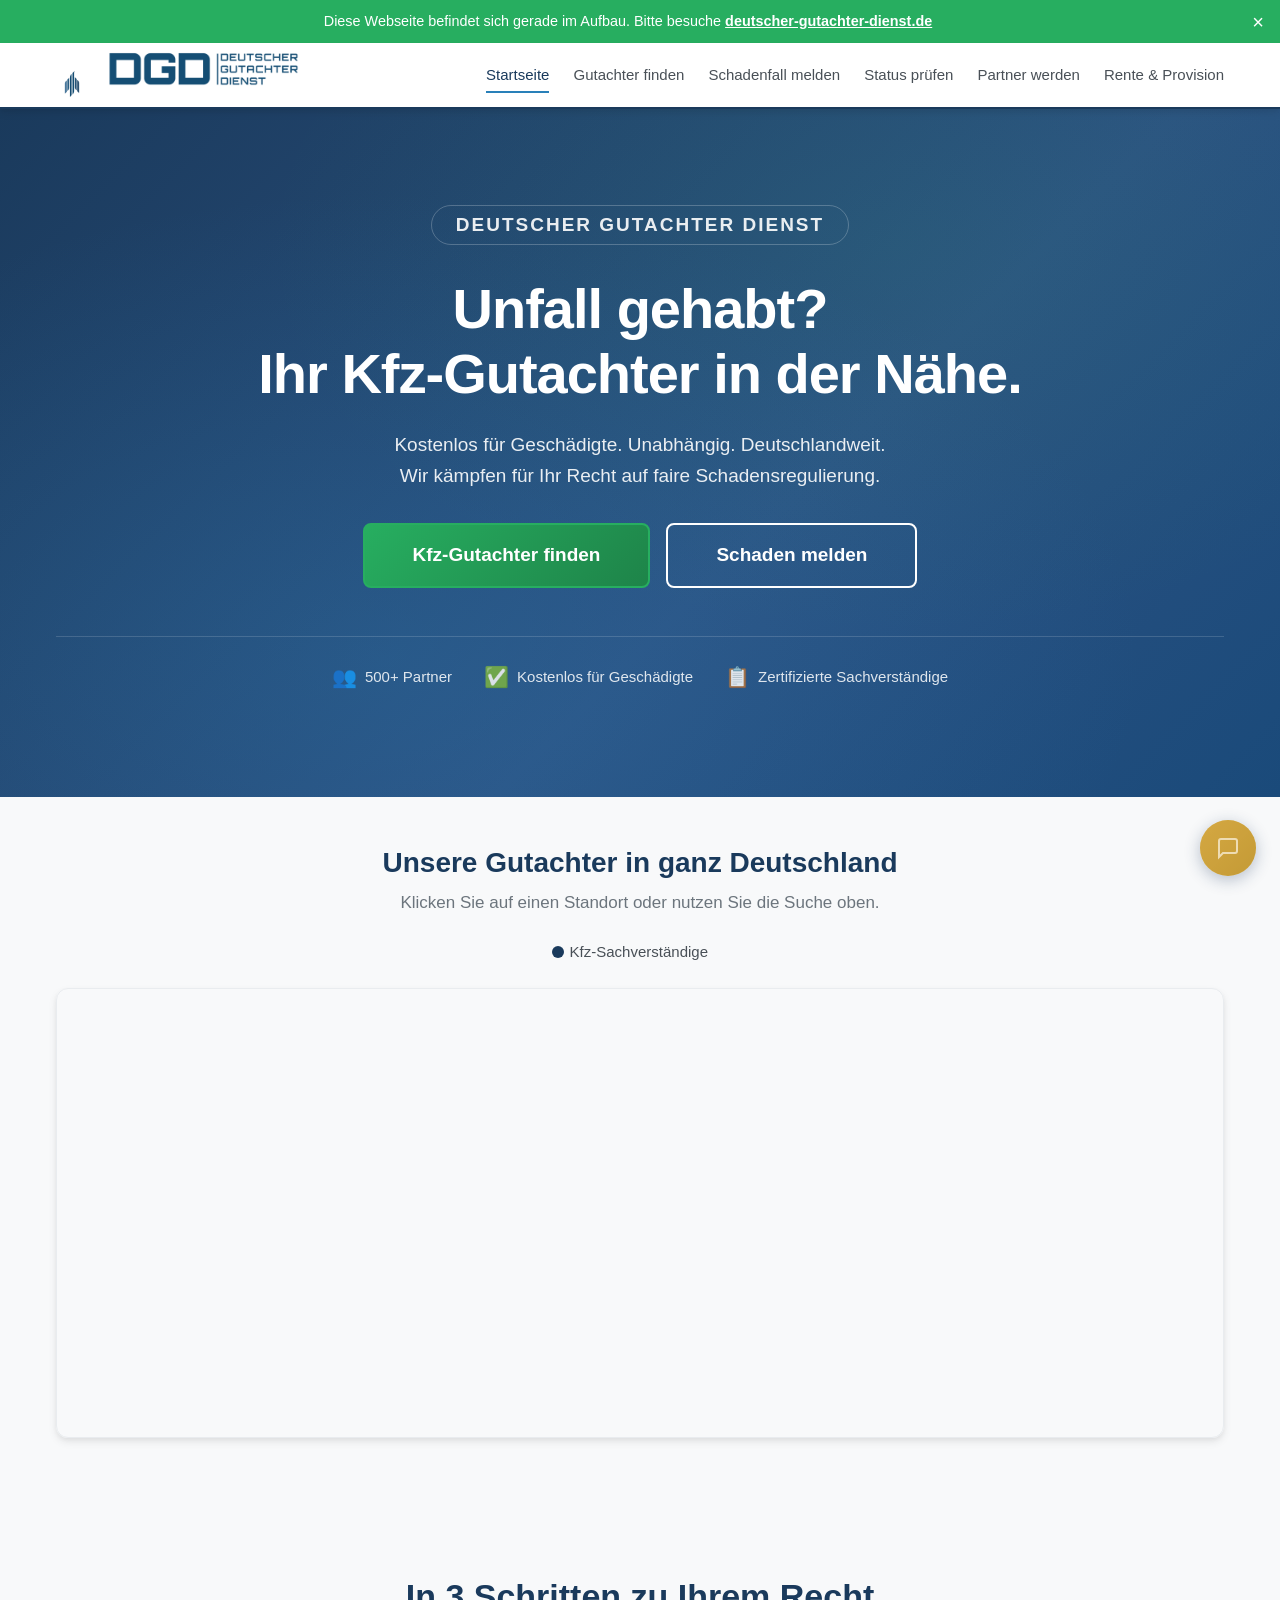
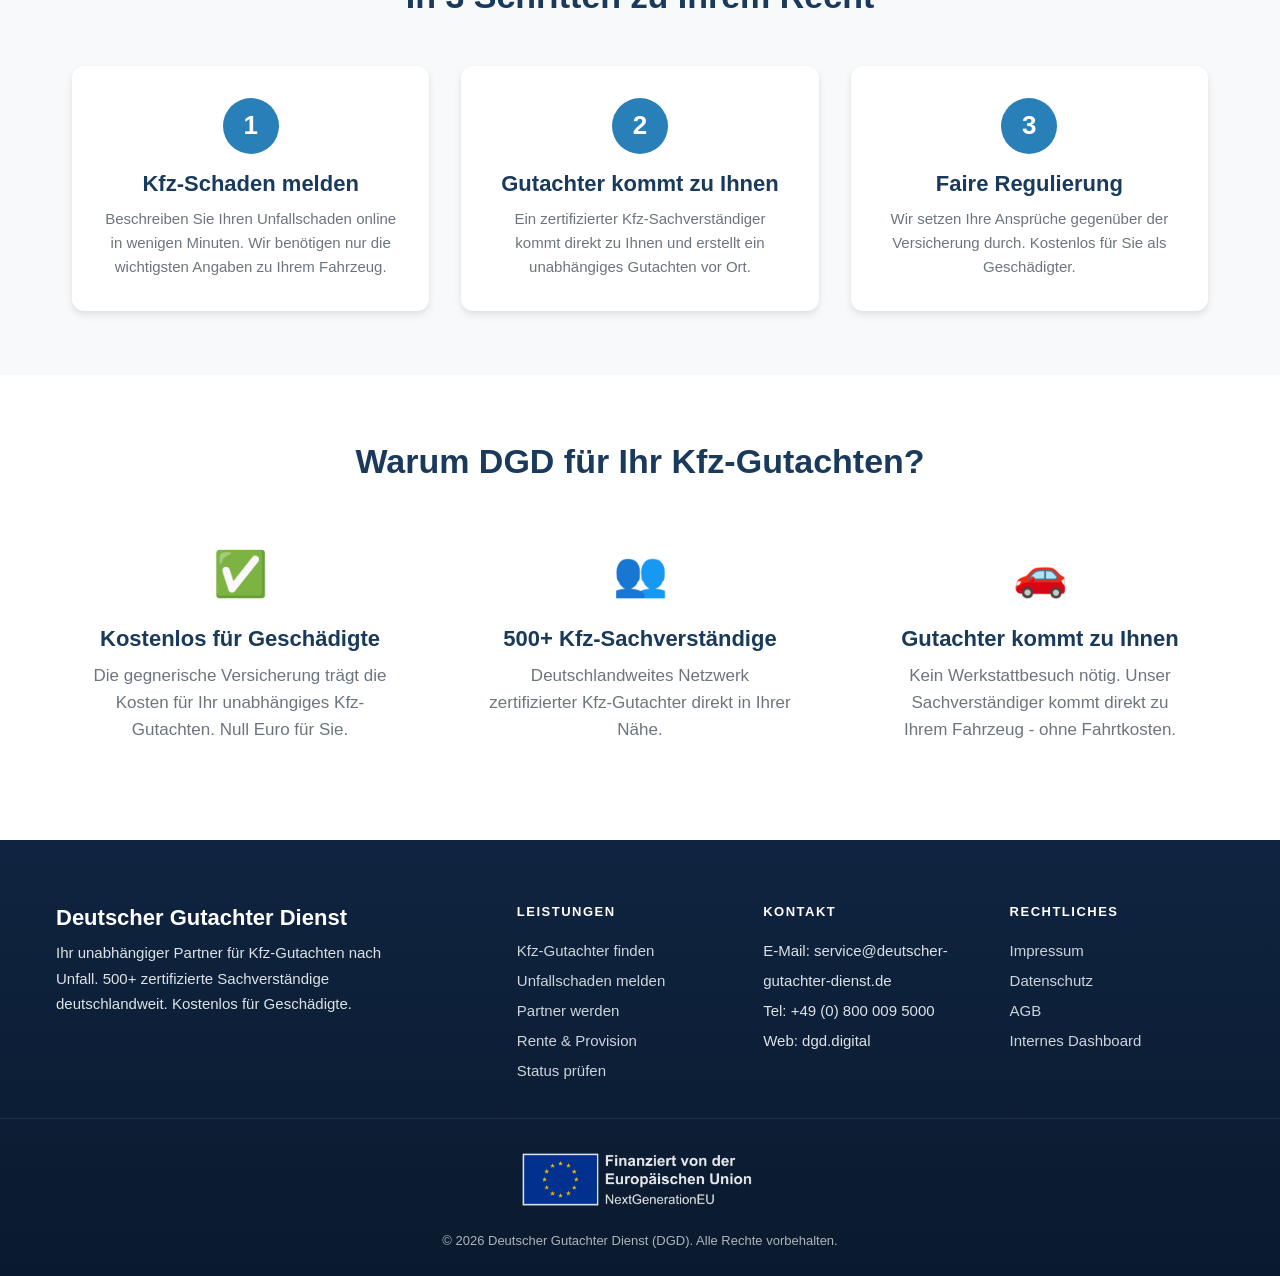
==== commit 14af2f40: "Restore: Endkunden-Webseite (versehentlich bei Repo-Trennung geloescht) Beim Commit d851806 (Repo-Tr" ====
--- a/index.html
+++ b/index.html
@@ -2,24 +2,933 @@
 <html lang="de">
 <head>
     <meta charset="UTF-8">
-    <meta http-equiv="refresh" content="0;url=/dashboard/">
-    <title>DGD Portal - Weiterleitung...</title>
-    <style>
-        body {
-            font-family: 'Inter', -apple-system, sans-serif;
-            background: #0f172a;
-            color: #e2e8f0;
-            display: flex;
-            align-items: center;
-            justify-content: center;
-            min-height: 100vh;
-            margin: 0;
-        }
-        a { color: #D4A843; }
-    </style>
+    <meta name="viewport" content="width=device-width, initial-scale=1.0">
+    <meta name="description" content="Kfz-Gutachter in Ihrer Nähe finden - kostenlos und unabhängig. Deutscher Gutachter Dienst: Unfallgutachten, Schadensregulierung, 500+ Partner deutschlandweit.">
+    <title>DGD - Ihr unabhängiger Kfz-Gutachter | Deutscher Gutachter Dienst</title>
+    <link rel="stylesheet" href="css/theme.css">
+    <link rel="stylesheet" href="lib/leaflet/leaflet.css" />
+    <link rel="stylesheet" href="css/portal.css">
+    <link rel="stylesheet" href="css/wizard.css">
 </head>
 <body>
-    <p>Weiterleitung zum <a href="/dashboard/">DGD Dashboard</a>...</p>
-    <script>window.location.replace('/dashboard/');</script>
+
+    <!-- Banner: Im Aufbau -->
+    <div class="dgd-construction-banner" id="constructionBanner">
+        <p>
+            Diese Webseite befindet sich gerade im Aufbau. Bitte besuche
+            <a href="https://deutscher-gutachter-dienst.de" target="_blank" rel="noopener">deutscher-gutachter-dienst.de</a>
+        </p>
+        <button class="dgd-construction-banner__close" aria-label="Hinweis schließen">&times;</button>
+    </div>
+
+    <!-- ================================================================= -->
+    <!-- Header / Navigation                                               -->
+    <!-- ================================================================= -->
+    <header class="dgd-header">
+        <div class="dgd-header__inner">
+            <a href="#start" class="dgd-header__logo">
+                <img src="img/dgd-falcon.png" alt="DGD Wanderfalke" class="dgd-header__falcon" width="32" height="32">
+                <img src="img/dgd-logo.png" alt="DGD - Deutscher Gutachter Dienst" class="dgd-header__logo-img">
+            </a>
+            <button class="dgd-header__menu-toggle" aria-label="Menü öffnen" aria-expanded="false">
+                &#9776;
+            </button>
+            <nav>
+                <ul class="dgd-header__nav">
+                    <li><a href="#start" class="active">Startseite</a></li>
+                    <li><a href="#gutachter">Gutachter finden</a></li>
+                    <li><a href="#melden">Schadenfall melden</a></li>
+                    <li><a href="#status">Status prüfen</a></li>
+                    <li><a href="#partner">Partner werden</a></li>
+                    <li><a href="#rente">Rente &amp; Provision</a></li>
+                </ul>
+            </nav>
+        </div>
+    </header>
+
+    <!-- ================================================================= -->
+    <!-- View: Landing Page                                                -->
+    <!-- ================================================================= -->
+    <div id="view-landing" class="dgd-view dgd-view--active">
+
+        <!-- Hero -->
+        <section class="dgd-hero">
+            <div class="dgd-container">
+                <p class="dgd-hero__eyebrow">Deutscher Gutachter Dienst</p>
+                <h1>Unfall gehabt?<br>Ihr Kfz-Gutachter in der Nähe.</h1>
+                <p class="dgd-hero__subtitle">
+                    Kostenlos für Geschädigte. Unabhängig. Deutschlandweit.<br>
+                    Wir kämpfen für Ihr Recht auf faire Schadensregulierung.
+                </p>
+                <div class="dgd-hero__actions">
+                    <a href="#gutachter" class="dgd-btn dgd-btn--primary dgd-btn--lg">
+                        Kfz-Gutachter finden
+                    </a>
+                    <a href="#melden" class="dgd-btn dgd-btn--outline dgd-btn--lg">
+                        Schaden melden
+                    </a>
+                </div>
+                <div class="dgd-hero__trust">
+                    <div class="dgd-trust-badge">
+                        <span class="dgd-trust-badge__icon">&#128101;</span>
+                        <span>500+ Partner</span>
+                    </div>
+                    <div class="dgd-trust-badge">
+                        <span class="dgd-trust-badge__icon">&#9989;</span>
+                        <span>Kostenlos für Geschädigte</span>
+                    </div>
+                    <div class="dgd-trust-badge">
+                        <span class="dgd-trust-badge__icon">&#128203;</span>
+                        <span>Zertifizierte Sachverständige</span>
+                    </div>
+                </div>
+            </div>
+        </section>
+
+        <!-- Landing Map -->
+        <section class="dgd-landing-map">
+            <div class="dgd-container">
+                <h2 class="dgd-landing-map__title">Unsere Gutachter in ganz Deutschland</h2>
+                <p class="dgd-landing-map__subtitle">Klicken Sie auf einen Standort oder nutzen Sie die Suche oben.</p>
+                <div class="dgd-landing-map__legend">
+                    <span class="dgd-legend-item"><span class="dgd-legend-dot" style="background:#1a3a5c"></span> Kfz-Sachverständige</span>
+                    <span id="landing-partner-count" class="dgd-landing-map__count"></span>
+                </div>
+                <div id="landing-map" class="dgd-map dgd-map--landing"></div>
+            </div>
+        </section>
+
+        <!-- 3-Schritte Prozess -->
+        <section class="dgd-steps">
+            <div class="dgd-container">
+                <h2 class="dgd-steps__title">In 3 Schritten zu Ihrem Recht</h2>
+                <div class="dgd-steps__grid">
+                    <div class="dgd-step">
+                        <div class="dgd-step__number">1</div>
+                        <h3>Kfz-Schaden melden</h3>
+                        <p>
+                            Beschreiben Sie Ihren Unfallschaden online in wenigen Minuten.
+                            Wir benötigen nur die wichtigsten Angaben zu Ihrem Fahrzeug.
+                        </p>
+                    </div>
+                    <div class="dgd-step">
+                        <div class="dgd-step__number">2</div>
+                        <h3>Gutachter kommt zu Ihnen</h3>
+                        <p>
+                            Ein zertifizierter Kfz-Sachverständiger kommt direkt zu Ihnen
+                            und erstellt ein unabhängiges Gutachten vor Ort.
+                        </p>
+                    </div>
+                    <div class="dgd-step">
+                        <div class="dgd-step__number">3</div>
+                        <h3>Faire Regulierung</h3>
+                        <p>
+                            Wir setzen Ihre Ansprüche gegenüber der Versicherung durch.
+                            Kostenlos für Sie als Geschädigter.
+                        </p>
+                    </div>
+                </div>
+            </div>
+        </section>
+
+        <!-- Info / Vorteile -->
+        <section class="dgd-info">
+            <div class="dgd-container">
+                <h2 class="dgd-text-center dgd-mb-lg">Warum DGD für Ihr Kfz-Gutachten?</h2>
+                <div class="dgd-info__grid">
+                    <div class="dgd-info__item">
+                        <div class="dgd-info__icon">&#9989;</div>
+                        <h4>Kostenlos für Geschädigte</h4>
+                        <p class="dgd-text-muted">
+                            Die gegnerische Versicherung trägt die Kosten für Ihr
+                            unabhängiges Kfz-Gutachten. Null Euro für Sie.
+                        </p>
+                    </div>
+                    <div class="dgd-info__item">
+                        <div class="dgd-info__icon">&#128101;</div>
+                        <h4>500+ Kfz-Sachverständige</h4>
+                        <p class="dgd-text-muted">
+                            Deutschlandweites Netzwerk zertifizierter
+                            Kfz-Gutachter direkt in Ihrer Nähe.
+                        </p>
+                    </div>
+                    <div class="dgd-info__item">
+                        <div class="dgd-info__icon">&#128663;</div>
+                        <h4>Gutachter kommt zu Ihnen</h4>
+                        <p class="dgd-text-muted">
+                            Kein Werkstattbesuch nötig. Unser Sachverständiger kommt
+                            direkt zu Ihrem Fahrzeug - ohne Fahrtkosten.
+                        </p>
+                    </div>
+                </div>
+            </div>
+        </section>
+
+    </div>
+
+    <!-- ================================================================= -->
+    <!-- View: Gutachter finden (DGDWizard Fullscreen)                     -->
+    <!-- ================================================================= -->
+    <div id="view-wizard" class="dgd-view">
+        <div id="gutachter-wizard-mount"></div>
+    </div>
+
+    <!-- ================================================================= -->
+    <!-- View: Schadenfall melden                                          -->
+    <!-- ================================================================= -->
+    <div id="view-report-form" class="dgd-view">
+        <div class="dgd-container">
+
+            <!-- Page Header -->
+            <div class="dgd-report-header">
+                <div class="dgd-report-header__icon">
+                    <svg width="48" height="48" viewBox="0 0 24 24" fill="none" stroke="currentColor"
+                         stroke-width="1.5" stroke-linecap="round" stroke-linejoin="round">
+                        <path d="M9 5H7a2 2 0 00-2 2v12a2 2 0 002 2h10a2 2 0 002-2V7a2 2 0 00-2-2h-2"/>
+                        <rect x="9" y="3" width="6" height="4" rx="1"/>
+                        <path d="M9 14l2 2 4-4"/>
+                    </svg>
+                </div>
+                <h2 class="dgd-report-header__title">Schadenfall melden</h2>
+                <p class="dgd-report-header__subtitle">
+                    Füllen Sie das Formular aus und wir kümmern uns um alles Weitere.
+                    Kostenlos für Geschädigte.
+                </p>
+            </div>
+
+            <!-- Partner Badge -->
+            <div id="selected-partner-badge" class="dgd-partner-badge dgd-hidden">
+                <span class="dgd-partner-badge__icon">&#128100;</span>
+                <div class="dgd-partner-badge__info">
+                    <strong id="partner-badge-name"></strong>
+                    <span id="partner-badge-detail"></span>
+                </div>
+                <button type="button" id="partner-badge-remove" class="dgd-partner-badge__remove">&times;</button>
+            </div>
+
+            <form id="report-form" class="dgd-form dgd-report-form" novalidate>
+
+                <!-- Section 1: Kontaktdaten -->
+                <fieldset class="dgd-report-section">
+                    <legend class="dgd-report-section__legend">
+                        <span class="dgd-report-section__number">1</span>
+                        <span>Ihre Kontaktdaten</span>
+                    </legend>
+
+                    <div class="dgd-form__row">
+                        <div class="dgd-form__group">
+                            <label class="dgd-form__label dgd-form__label--required" for="field-name">
+                                Vollständiger Name
+                            </label>
+                            <input type="text" id="field-name" class="dgd-form__input dgd-form__input--lg"
+                                   placeholder="Max Mustermann" required>
+                            <div class="dgd-form__error">Bitte geben Sie Ihren Namen ein.</div>
+                        </div>
+                        <div class="dgd-form__group">
+                            <label class="dgd-form__label dgd-form__label--required" for="field-email">
+                                E-Mail-Adresse
+                            </label>
+                            <input type="email" id="field-email" class="dgd-form__input dgd-form__input--lg"
+                                   placeholder="max@beispiel.de" required>
+                            <div class="dgd-form__error">Bitte geben Sie eine gültige E-Mail-Adresse ein.</div>
+                        </div>
+                    </div>
+
+                    <div class="dgd-form__group">
+                        <label class="dgd-form__label dgd-form__label--required" for="field-phone">
+                            Telefonnummer
+                        </label>
+                        <input type="tel" id="field-phone" class="dgd-form__input dgd-form__input--lg"
+                               placeholder="+49 170 1234567" required>
+                        <div class="dgd-form__error">Bitte geben Sie Ihre Telefonnummer ein.</div>
+                    </div>
+                </fieldset>
+
+                <!-- Section 2: Schadendetails -->
+                <fieldset class="dgd-report-section">
+                    <legend class="dgd-report-section__legend">
+                        <span class="dgd-report-section__number">2</span>
+                        <span>Angaben zum Schaden</span>
+                    </legend>
+
+                    <div class="dgd-form__row">
+                        <div class="dgd-form__group">
+                            <label class="dgd-form__label dgd-form__label--required" for="field-damage-type">
+                                Schadensart
+                            </label>
+                            <select id="field-damage-type" class="dgd-form__select dgd-form__select--lg" required>
+                                <option value="kfz_haftpflicht" selected>Kfz-Haftpflichtschaden</option>
+                                <option value="kfz_kasko">Kfz-Kaskoschaden</option>
+                            </select>
+                            <div class="dgd-form__error">Bitte wählen Sie eine Schadensart.</div>
+                        </div>
+                        <div class="dgd-form__group">
+                            <label class="dgd-form__label dgd-form__label--required" for="field-location">
+                                Ort des Schadens
+                            </label>
+                            <input type="text" id="field-location" class="dgd-form__input dgd-form__input--lg"
+                                   placeholder="z.B. Berlin, Hauptstraße 12" required>
+                            <div class="dgd-form__error">Bitte geben Sie den Ort des Schadens ein.</div>
+                        </div>
+                    </div>
+
+                    <div class="dgd-form__group">
+                        <label class="dgd-form__label dgd-form__label--required" for="field-description">
+                            Beschreibung des Schadens
+                        </label>
+                        <textarea id="field-description" class="dgd-form__textarea dgd-form__textarea--lg"
+                                  placeholder="Beschreiben Sie den Unfallhergang und die Schäden..."
+                                  required></textarea>
+                        <div class="dgd-form__hint" id="description-hint">Mindestens 20 Zeichen empfohlen</div>
+                        <div class="dgd-form__error">Bitte beschreiben Sie den Schaden.</div>
+                    </div>
+                </fieldset>
+
+                <!-- Section 3: Fotos -->
+                <fieldset class="dgd-report-section">
+                    <legend class="dgd-report-section__legend">
+                        <span class="dgd-report-section__number">3</span>
+                        <span>Fotos hochladen</span>
+                        <span class="dgd-report-section__optional">(optional)</span>
+                    </legend>
+
+                    <div class="dgd-upload-zone" id="photo-upload-zone">
+                        <div class="dgd-upload-zone__icon">
+                            <svg width="40" height="40" viewBox="0 0 24 24" fill="none"
+                                 stroke="currentColor" stroke-width="1.5"
+                                 stroke-linecap="round" stroke-linejoin="round">
+                                <path d="M21 15v4a2 2 0 01-2 2H5a2 2 0 01-2-2v-4"/>
+                                <polyline points="17 8 12 3 7 8"/>
+                                <line x1="12" y1="3" x2="12" y2="15"/>
+                            </svg>
+                        </div>
+                        <p class="dgd-upload-zone__text">
+                            Fotos hierher ziehen oder
+                            <button type="button" class="dgd-upload-zone__browse">Dateien auswählen</button>
+                        </p>
+                        <p class="dgd-upload-zone__hint">JPG, PNG oder PDF. Max. 10 MB pro Datei.</p>
+                        <input type="file" id="photo-upload-input" class="dgd-hidden"
+                               multiple accept="image/*,.pdf">
+                        <div class="dgd-upload-zone__preview" id="photo-preview"></div>
+                    </div>
+                </fieldset>
+
+                <!-- Submit -->
+                <div class="dgd-report-submit">
+                    <button type="submit" class="dgd-btn dgd-btn--primary dgd-btn--lg dgd-btn--full">
+                        <svg width="20" height="20" viewBox="0 0 24 24" fill="none"
+                             stroke="currentColor" stroke-width="2"
+                             stroke-linecap="round" stroke-linejoin="round">
+                            <line x1="22" y1="2" x2="11" y2="13"/>
+                            <polygon points="22 2 15 22 11 13 2 9 22 2"/>
+                        </svg>
+                        Schadenfall absenden
+                    </button>
+                    <div class="dgd-report-submit__trust">
+                        <span>&#128274; SSL-verschlüsselt</span>
+                        <span>&#128337; Antwort innerhalb 24h</span>
+                        <span>&#9989; Kostenlos für Geschädigte</span>
+                    </div>
+                </div>
+
+            </form>
+        </div>
+    </div>
+
+    <!-- ================================================================= -->
+    <!-- View: Status prüfen                                              -->
+    <!-- ================================================================= -->
+    <div id="view-status-check" class="dgd-view">
+        <div class="dgd-container">
+            <section class="dgd-status-check">
+                <h2>Status Ihres Schadenfalls</h2>
+                <p class="dgd-text-muted">
+                    Geben Sie Ihre Fallnummer ein, um den aktuellen Stand Ihres
+                    Schadenfalls abzurufen.
+                </p>
+
+                <form id="status-form" class="dgd-status-check__form">
+                    <input type="text" id="field-case-id" class="dgd-form__input"
+                           placeholder="Fallnummer eingeben (z.B. DGD-20260305-ABC1)" required>
+                    <button type="submit" class="dgd-btn dgd-btn--secondary">
+                        Status abrufen
+                    </button>
+                </form>
+
+                <div id="status-result"></div>
+            </section>
+        </div>
+    </div>
+
+    <!-- ================================================================= -->
+    <!-- View: Partner werden (Warteliste)                                 -->
+    <!-- ================================================================= -->
+    <div id="view-partner" class="dgd-view">
+        <div class="dgd-container">
+            <div class="dgd-section">
+                <h2>Als Kfz-Gutachter Partner werden</h2>
+                <p class="dgd-text-muted">
+                    Sie sind Kfz-Sachverständiger und möchten Teil unseres deutschlandweiten
+                    Netzwerks werden? Registrieren Sie sich auf unserer Warteliste.
+                    Wir prüfen Ihre Qualifikationen und melden uns innerhalb von 48 Stunden.
+                </p>
+
+                <form id="partner-form" class="dgd-form dgd-mt-lg">
+                    <!-- Persönliche Daten -->
+                    <h3>Persönliche Daten</h3>
+                    <div class="dgd-form__row">
+                        <div class="dgd-form__group">
+                            <label>Vollständiger Name *</label>
+                            <input type="text" id="partner-name" class="dgd-form__input" required placeholder="Max Mustermann">
+                        </div>
+                        <div class="dgd-form__group">
+                            <label>Unternehmen</label>
+                            <input type="text" id="partner-company" class="dgd-form__input" placeholder="Mustermann Gutachten GmbH">
+                        </div>
+                    </div>
+                    <div class="dgd-form__row">
+                        <div class="dgd-form__group">
+                            <label>E-Mail-Adresse *</label>
+                            <input type="email" id="partner-email" class="dgd-form__input" required placeholder="max@beispiel.de">
+                        </div>
+                        <div class="dgd-form__group">
+                            <label>Telefonnummer *</label>
+                            <input type="tel" id="partner-phone" class="dgd-form__input" required placeholder="+49 170 1234567">
+                        </div>
+                    </div>
+
+                    <!-- Fachgebiet -->
+                    <h3 class="dgd-mt-lg">Fachgebiet</h3>
+                    <div class="dgd-form__row">
+                        <div class="dgd-form__group">
+                            <label>Spezialisierung *</label>
+                            <select id="partner-specialty" class="dgd-form__input" required>
+                                <option value="">-- Bitte wählen --</option>
+                                <option value="kfz">Kfz-Sachverständiger</option>
+                            </select>
+                        </div>
+                        <div class="dgd-form__group">
+                            <label>Berufserfahrung (Jahre)</label>
+                            <input type="number" id="partner-experience" class="dgd-form__input" min="0" max="50" placeholder="z.B. 10">
+                        </div>
+                    </div>
+                    <div class="dgd-form__group" id="partner-other-wrap" style="display:none">
+                        <label>Sonstiges Fachgebiet</label>
+                        <input type="text" id="partner-other-specialty" class="dgd-form__input" placeholder="Beschreiben Sie Ihr Fachgebiet">
+                    </div>
+                    <div class="dgd-form__group">
+                        <label>Zertifizierungen / Qualifikationen</label>
+                        <input type="text" id="partner-certifications" class="dgd-form__input" placeholder="z.B. DEKRA, TÜV, IHK, BDSF">
+                    </div>
+
+                    <!-- Standort -->
+                    <h3 class="dgd-mt-lg">Standort</h3>
+                    <div class="dgd-form__row">
+                        <div class="dgd-form__group">
+                            <label>Postleitzahl *</label>
+                            <input type="text" id="partner-plz" class="dgd-form__input" required placeholder="z.B. 10115" pattern="[0-9]{5}">
+                        </div>
+                        <div class="dgd-form__group">
+                            <label>Stadt *</label>
+                            <input type="text" id="partner-city" class="dgd-form__input" required placeholder="z.B. Berlin">
+                        </div>
+                    </div>
+
+                    <!-- Nachricht -->
+                    <div class="dgd-form__group">
+                        <label>Nachricht (optional)</label>
+                        <textarea id="partner-message" class="dgd-form__input dgd-form__textarea" rows="4"
+                            placeholder="Erzählen Sie uns etwas über sich und warum Sie Partner werden möchten..."></textarea>
+                    </div>
+
+                    <button type="submit" class="dgd-btn dgd-btn--primary dgd-btn--lg dgd-mt-lg">
+                        Auf die Warteliste setzen
+                    </button>
+                </form>
+
+                <div id="partner-success" class="dgd-alert dgd-alert--success dgd-hidden dgd-mt-lg">
+                    <strong>Vielen Dank für Ihre Registrierung!</strong><br>
+                    Wir prüfen Ihre Anfrage und melden uns innerhalb von 48 Stunden bei Ihnen.
+                </div>
+                <div id="partner-error" class="dgd-alert dgd-alert--error dgd-hidden dgd-mt-lg"></div>
+            </div>
+        </div>
+    </div>
+
+    <!-- ================================================================= -->
+    <!-- View: Rente & Lifetime Provision                                  -->
+    <!-- ================================================================= -->
+    <div id="view-rente" class="dgd-view">
+
+        <!-- Hero -->
+        <section class="dgd-rente-hero">
+            <div class="dgd-container">
+                <p class="dgd-hero__eyebrow">DGD Partnerprogramm f&uuml;r Gutachter im Ruhestand</p>
+                <h1>Ihre Expertise.<br>Ihr Netzwerk.<br>Ihre Rente &mdash; aufgeh&uuml;bscht.</h1>
+                <p class="dgd-hero__subtitle">
+                    Sie gehen in den Ruhestand, aber Ihr Name und Ihre Kontakte sind Gold wert?<br>
+                    Verdienen Sie <strong>lebenslang</strong> an jeder Empfehlung &mdash; ohne einen Finger zu r&uuml;hren.
+                </p>
+                <div class="dgd-hero__actions">
+                    <a href="#rente-form" class="dgd-btn dgd-btn--primary dgd-btn--lg" onclick="document.getElementById('rente-signup').scrollIntoView({behavior:'smooth'});return false;">
+                        Jetzt Provision sichern
+                    </a>
+                    <a href="tel:+498000095000" class="dgd-btn dgd-btn--outline dgd-btn--lg">
+                        Pers&ouml;nlich beraten lassen
+                    </a>
+                </div>
+                <div class="dgd-hero__trust">
+                    <div class="dgd-trust-badge">
+                        <span class="dgd-trust-badge__icon">&#128176;</span>
+                        <span>Lebenslange Provision</span>
+                    </div>
+                    <div class="dgd-trust-badge">
+                        <span class="dgd-trust-badge__icon">&#128165;</span>
+                        <span>Kein Aufwand</span>
+                    </div>
+                    <div class="dgd-trust-badge">
+                        <span class="dgd-trust-badge__icon">&#128188;</span>
+                        <span>Vertrag in 5 Minuten</span>
+                    </div>
+                </div>
+            </div>
+        </section>
+
+        <!-- So funktioniert's -->
+        <section class="dgd-rente-how">
+            <div class="dgd-container">
+                <h2 class="dgd-text-center">So einfach funktioniert&rsquo;s</h2>
+                <p class="dgd-text-center dgd-text-muted dgd-mb-lg">Drei Schritte zu Ihrem passiven Einkommen</p>
+                <div class="dgd-steps__grid">
+                    <div class="dgd-step">
+                        <div class="dgd-step__number">1</div>
+                        <h3>Registrieren</h3>
+                        <p>
+                            Melden Sie sich als DGD-Empfehlungspartner an.
+                            Dauert keine 5 Minuten &mdash; kostenlos und unverbindlich.
+                        </p>
+                    </div>
+                    <div class="dgd-step">
+                        <div class="dgd-step__number">2</div>
+                        <h3>Empfehlen</h3>
+                        <p>
+                            Ein Bekannter hat einen Unfall? Geben Sie einfach unsere
+                            Nummer weiter oder leiten Sie den Kontakt an uns.
+                        </p>
+                    </div>
+                    <div class="dgd-step">
+                        <div class="dgd-step__number">3</div>
+                        <h3>Kassieren</h3>
+                        <p>
+                            F&uuml;r jeden vermittelten Gutachtenauftrag erhalten Sie
+                            eine Provision &mdash; <strong>lebenslang, automatisch, garantiert</strong>.
+                        </p>
+                    </div>
+                </div>
+            </div>
+        </section>
+
+        <!-- Vorteile -->
+        <section class="dgd-rente-benefits">
+            <div class="dgd-container">
+                <h2 class="dgd-text-center dgd-mb-lg">Warum Gutachter im Ruhestand auf DGD setzen</h2>
+                <div class="dgd-info__grid">
+                    <div class="dgd-info__item">
+                        <div class="dgd-info__icon">&#128176;</div>
+                        <h4>Lebenslange Provision</h4>
+                        <p class="dgd-text-muted">
+                            Keine Einmal-Zahlung. Solange &uuml;ber Sie vermittelte Kunden
+                            Gutachten beauftragen, verdienen Sie mit &mdash; Jahr f&uuml;r Jahr.
+                        </p>
+                    </div>
+                    <div class="dgd-info__item">
+                        <div class="dgd-info__icon">&#128564;</div>
+                        <h4>Null Aufwand</h4>
+                        <p class="dgd-text-muted">
+                            Kein B&uuml;ro, keine Termine, kein Stress. Sie genie&szlig;en
+                            Ihren Ruhestand &mdash; die Provision kommt automatisch.
+                        </p>
+                    </div>
+                    <div class="dgd-info__item">
+                        <div class="dgd-info__icon">&#127775;</div>
+                        <h4>Ihr Name lebt weiter</h4>
+                        <p class="dgd-text-muted">
+                            Jahrzehnte Erfahrung und Reputation gehen nicht verloren.
+                            Empfehlen Sie DGD und Ihr guter Name arbeitet f&uuml;r Sie.
+                        </p>
+                    </div>
+                    <div class="dgd-info__item">
+                        <div class="dgd-info__icon">&#128200;</div>
+                        <h4>Transparentes Dashboard</h4>
+                        <p class="dgd-text-muted">
+                            Sehen Sie jederzeit, wie viele Empfehlungen aktiv sind
+                            und was Sie verdient haben &mdash; alles online einsehbar.
+                        </p>
+                    </div>
+                    <div class="dgd-info__item">
+                        <div class="dgd-info__icon">&#128101;</div>
+                        <h4>500+ aktive Partner</h4>
+                        <p class="dgd-text-muted">
+                            Sie kommen in ein starkes Netzwerk. Viele ehemalige
+                            Kollegen nutzen DGD bereits &mdash; fragen Sie nach.
+                        </p>
+                    </div>
+                    <div class="dgd-info__item">
+                        <div class="dgd-info__icon">&#128274;</div>
+                        <h4>Vertragssicherheit</h4>
+                        <p class="dgd-text-muted">
+                            Klarer Partnervertrag, monatliche Abrechnung,
+                            p&uuml;nktliche Auszahlung. Kein Kleingedrucktes.
+                        </p>
+                    </div>
+                </div>
+            </div>
+        </section>
+
+        <!-- Rechenbeispiel -->
+        <section class="dgd-rente-calc">
+            <div class="dgd-container">
+                <div class="dgd-rente-calc__card">
+                    <h2>Rechenbeispiel: Was bringt das?</h2>
+                    <p class="dgd-text-muted">Konservativ gerechnet &mdash; echte Partner verdienen oft mehr.</p>
+                    <div class="dgd-rente-calc__grid">
+                        <div class="dgd-rente-calc__item">
+                            <span class="dgd-rente-calc__value">2&ndash;3</span>
+                            <span class="dgd-rente-calc__label">Empfehlungen pro Monat</span>
+                        </div>
+                        <div class="dgd-rente-calc__item">
+                            <span class="dgd-rente-calc__value">&times;</span>
+                            <span class="dgd-rente-calc__label">&nbsp;</span>
+                        </div>
+                        <div class="dgd-rente-calc__item">
+                            <span class="dgd-rente-calc__value">50&ndash;150&thinsp;&euro;</span>
+                            <span class="dgd-rente-calc__label">Provision pro Auftrag</span>
+                        </div>
+                        <div class="dgd-rente-calc__item">
+                            <span class="dgd-rente-calc__value">=</span>
+                            <span class="dgd-rente-calc__label">&nbsp;</span>
+                        </div>
+                        <div class="dgd-rente-calc__item dgd-rente-calc__item--highlight">
+                            <span class="dgd-rente-calc__value">100&ndash;450&thinsp;&euro;</span>
+                            <span class="dgd-rente-calc__label">Extra pro Monat</span>
+                        </div>
+                    </div>
+                    <p class="dgd-rente-calc__note">
+                        Das sind <strong>1.200&ndash;5.400&thinsp;&euro; pro Jahr</strong> &mdash; f&uuml;r einen Anruf hier und da.
+                        Und das Beste: Die Provision l&auml;uft weiter, solange der Kunde bei DGD bleibt.
+                    </p>
+                </div>
+            </div>
+        </section>
+
+        <!-- Testimonial -->
+        <section class="dgd-rente-testimonial">
+            <div class="dgd-container">
+                <blockquote class="dgd-rente-quote">
+                    <p>
+                        &bdquo;Seit ich in Rente bin, empfehle ich DGD an meine alten Kontakte.
+                        Letzten Monat kamen 320&thinsp;&euro; rein &mdash; f&uuml;r vielleicht
+                        drei Telefonate. Besser als jede Zusatzversicherung.&ldquo;
+                    </p>
+                    <footer>
+                        <strong>Horst M.</strong>, ehem. Kfz-Sachverst&auml;ndiger aus Kassel, DGD-Partner seit 2025
+                    </footer>
+                </blockquote>
+            </div>
+        </section>
+
+        <!-- Signup Form -->
+        <section class="dgd-rente-signup" id="rente-signup">
+            <div class="dgd-container">
+                <div class="dgd-section">
+                    <h2>Jetzt als Empfehlungspartner registrieren</h2>
+                    <p class="dgd-text-muted">
+                        Kostenlos, unverbindlich, in 5 Minuten erledigt. Wir rufen Sie an
+                        und erkl&auml;ren alles Weitere pers&ouml;nlich.
+                    </p>
+
+                    <form id="rente-form" class="dgd-form dgd-mt-lg">
+                        <div class="dgd-form__row">
+                            <div class="dgd-form__group">
+                                <label class="dgd-form__label dgd-form__label--required" for="rente-name">Vollst&auml;ndiger Name</label>
+                                <input type="text" id="rente-name" class="dgd-form__input dgd-form__input--lg" placeholder="Max Mustermann" required>
+                                <div class="dgd-form__error">Bitte geben Sie Ihren Namen ein.</div>
+                            </div>
+                            <div class="dgd-form__group">
+                                <label class="dgd-form__label dgd-form__label--required" for="rente-phone">Telefonnummer</label>
+                                <input type="tel" id="rente-phone" class="dgd-form__input dgd-form__input--lg" placeholder="+49 170 1234567" required>
+                                <div class="dgd-form__error">Bitte geben Sie Ihre Telefonnummer ein.</div>
+                            </div>
+                        </div>
+                        <div class="dgd-form__row">
+                            <div class="dgd-form__group">
+                                <label class="dgd-form__label" for="rente-email">E-Mail-Adresse</label>
+                                <input type="email" id="rente-email" class="dgd-form__input dgd-form__input--lg" placeholder="max@beispiel.de">
+                            </div>
+                            <div class="dgd-form__group">
+                                <label class="dgd-form__label" for="rente-plz">PLZ / Ort</label>
+                                <input type="text" id="rente-plz" class="dgd-form__input dgd-form__input--lg" placeholder="z.B. 35394 Gie&szlig;en">
+                            </div>
+                        </div>
+                        <div class="dgd-form__row">
+                            <div class="dgd-form__group">
+                                <label class="dgd-form__label" for="rente-experience">Jahre als Gutachter</label>
+                                <input type="number" id="rente-experience" class="dgd-form__input dgd-form__input--lg" min="0" max="60" placeholder="z.B. 25">
+                            </div>
+                            <div class="dgd-form__group">
+                                <label class="dgd-form__label" for="rente-retirement">Ruhestand ab</label>
+                                <select id="rente-retirement" class="dgd-form__select dgd-form__select--lg">
+                                    <option value="">-- Bitte w&auml;hlen --</option>
+                                    <option value="already">Bereits im Ruhestand</option>
+                                    <option value="2026">2026</option>
+                                    <option value="2027">2027</option>
+                                    <option value="2028">2028</option>
+                                    <option value="later">Sp&auml;ter / unsicher</option>
+                                </select>
+                            </div>
+                        </div>
+                        <div class="dgd-form__group">
+                            <label class="dgd-form__label" for="rente-message">Nachricht (optional)</label>
+                            <textarea id="rente-message" class="dgd-form__textarea dgd-form__textarea--lg" rows="3"
+                                placeholder="z.B. &bdquo;Ich habe 30 Jahre in M&uuml;nchen gearbeitet und kenne viele Werkst&auml;tten...&ldquo;"></textarea>
+                        </div>
+
+                        <button type="submit" class="dgd-btn dgd-btn--primary dgd-btn--lg dgd-btn--full dgd-mt-md">
+                            Unverbindlich anmelden &mdash; Wir rufen Sie an
+                        </button>
+                        <p class="dgd-text-center dgd-text-muted" style="margin-top:0.75rem;font-size:0.85rem;">
+                            &#128274; Ihre Daten sind sicher. Keine Weitergabe an Dritte.
+                        </p>
+                    </form>
+
+                    <div id="rente-success" class="dgd-alert dgd-alert--success dgd-hidden dgd-mt-lg">
+                        <strong>Vielen Dank f&uuml;r Ihr Interesse!</strong><br>
+                        Wir melden uns innerhalb von 24 Stunden pers&ouml;nlich bei Ihnen und besprechen alles Weitere.
+                    </div>
+                    <div id="rente-error" class="dgd-alert dgd-alert--error dgd-hidden dgd-mt-lg"></div>
+                </div>
+            </div>
+        </section>
+
+        <!-- FAQ -->
+        <section class="dgd-rente-faq">
+            <div class="dgd-container">
+                <h2 class="dgd-text-center dgd-mb-lg">H&auml;ufige Fragen</h2>
+                <div class="dgd-rente-faq__list">
+                    <details class="dgd-rente-faq__item">
+                        <summary>Muss ich noch aktiv als Gutachter arbeiten?</summary>
+                        <p>Nein. Sie m&uuml;ssen keinerlei Gutachten erstellen. Sie empfehlen lediglich DGD weiter &mdash; den Rest &uuml;bernehmen unsere aktiven Partner.</p>
+                    </details>
+                    <details class="dgd-rente-faq__item">
+                        <summary>Wie hoch ist die Provision genau?</summary>
+                        <p>Die Provision richtet sich nach dem Auftragsvolumen und wird individuell vereinbart. Im Schnitt liegen Empfehlungsprovisionen zwischen 50 und 150&thinsp;&euro; pro vermitteltem Gutachten.</p>
+                    </details>
+                    <details class="dgd-rente-faq__item">
+                        <summary>Was hei&szlig;t &bdquo;lebenslang&ldquo;?</summary>
+                        <p>Solange der von Ihnen vermittelte Kunde &uuml;ber DGD Gutachten in Auftrag gibt, erhalten Sie Ihre Provision. Es gibt keine zeitliche Begrenzung.</p>
+                    </details>
+                    <details class="dgd-rente-faq__item">
+                        <summary>Kostet mich die Anmeldung etwas?</summary>
+                        <p>Nein. Die Registrierung und Teilnahme am Empfehlungsprogramm ist v&ouml;llig kostenlos. Es gibt keine versteckten Geb&uuml;hren.</p>
+                    </details>
+                    <details class="dgd-rente-faq__item">
+                        <summary>Wann und wie werde ich bezahlt?</summary>
+                        <p>Die Provision wird monatlich abgerechnet und per &Uuml;berweisung auf Ihr Konto ausgezahlt. Sie erhalten eine transparente Abrechnung.</p>
+                    </details>
+                </div>
+            </div>
+        </section>
+
+    </div>
+
+    <!-- ================================================================= -->
+    <!-- View: Impressum                                                   -->
+    <!-- ================================================================= -->
+    <div id="view-impressum" class="dgd-view">
+        <div class="dgd-container">
+            <div class="dgd-legal">
+                <h1>Impressum</h1>
+                <h2>Angaben gemäß § 5 TMG</h2>
+                <p><strong>DGD Deutscher Gutachter Dienst GmbH</strong><br>
+                Kerkrader Straße 9<br>
+                35394 Gießen</p>
+                <h2>Vertreten durch</h2>
+                <p>Geschäftsführer: Daniel L. Aguirre</p>
+                <h2>Kontakt</h2>
+                <p>Telefon: +49 (0) 800 009 5000<br>
+                E-Mail: service@deutscher-gutachter-dienst.de</p>
+                <h2>Registereintrag</h2>
+                <p>Eintragung im Handelsregister.<br>
+                Registergericht: Amtsgericht Gießen<br>
+                Registernummer: HRB 10465</p>
+                <h2>Umsatzsteuer-ID</h2>
+                <p>Umsatzsteuer-Identifikationsnummer gemäß § 27 a Umsatzsteuergesetz:<br>
+                DE341455251</p>
+                <h2>Berufsbezeichnung und berufsrechtliche Regelungen</h2>
+                <p>Berufsbezeichnung: Sachverständige / Gutachter<br>
+                Zuständige Kammer: IHK Gießen-Friedberg<br>
+                Verliehen in: Deutschland</p>
+                <h2>Streitschlichtung</h2>
+                <p>Die Europäische Kommission stellt eine Plattform zur Online-Streitbeilegung (OS) bereit:
+                <a href="https://ec.europa.eu/consumers/odr" target="_blank" rel="noopener">https://ec.europa.eu/consumers/odr</a>.</p>
+                <p>Wir sind nicht bereit oder verpflichtet, an Streitbeilegungsverfahren vor einer Verbraucherschlichtungsstelle teilzunehmen.</p>
+                <h2>Haftung für Inhalte</h2>
+                <p>Als Diensteanbieter sind wir gemäß § 7 Abs.1 TMG für eigene Inhalte auf diesen Seiten nach den allgemeinen Gesetzen verantwortlich. Nach §§ 8 bis 10 TMG sind wir als Diensteanbieter jedoch nicht verpflichtet, übermittelte oder gespeicherte fremde Informationen zu überwachen.</p>
+                <h2>Haftung für Links</h2>
+                <p>Unser Angebot enthält Links zu externen Websites Dritter, auf deren Inhalte wir keinen Einfluss haben. Für die Inhalte der verlinkten Seiten ist stets der jeweilige Anbieter oder Betreiber der Seiten verantwortlich.</p>
+                <h2>Urheberrecht</h2>
+                <p>Die durch die Seitenbetreiber erstellten Inhalte und Werke auf diesen Seiten unterliegen dem deutschen Urheberrecht.</p>
+            </div>
+        </div>
+    </div>
+
+    <!-- ================================================================= -->
+    <!-- View: Datenschutz                                                 -->
+    <!-- ================================================================= -->
+    <div id="view-datenschutz" class="dgd-view">
+        <div class="dgd-container">
+            <div class="dgd-legal">
+                <h1>Datenschutzerklärung</h1>
+                <h2>1. Datenschutz auf einen Blick</h2>
+                <h3>Allgemeine Hinweise</h3>
+                <p>Die folgenden Hinweise geben einen einfachen Überblick darüber, was mit Ihren personenbezogenen Daten passiert, wenn Sie diese Website besuchen.</p>
+                <h3>Datenerfassung auf dieser Website</h3>
+                <p><strong>Wer ist verantwortlich für die Datenerfassung auf dieser Website?</strong><br>
+                DGD Deutscher Gutachter Dienst GmbH<br>
+                Kerkrader Straße 9, 35394 Gießen<br>
+                E-Mail: service@deutscher-gutachter-dienst.de<br>
+                Telefon: +49 (0) 800 009 5000</p>
+                <h2>2. Hosting</h2>
+                <p>Diese Website wird bei einem externen Dienstleister gehostet. Die personenbezogenen Daten werden auf den Servern des Hosters gespeichert. Der Einsatz erfolgt auf Grundlage von Art. 6 Abs. 1 lit. f DSGVO.</p>
+                <h2>3. Allgemeine Hinweise und Pflichtinformationen</h2>
+                <h3>Hinweis zur verantwortlichen Stelle</h3>
+                <p>DGD Deutscher Gutachter Dienst GmbH<br>
+                Kerkrader Straße 9, 35394 Gießen<br>
+                Geschäftsführer: Daniel L. Aguirre<br>
+                Telefon: +49 (0) 800 009 5000<br>
+                E-Mail: service@deutscher-gutachter-dienst.de</p>
+                <h3>Speicherdauer</h3>
+                <p>Ihre personenbezogenen Daten verbleiben bei uns, bis der Zweck für die Datenverarbeitung entfällt.</p>
+                <h3>Hinweis zur Datenweitergabe</h3>
+                <p>Im Rahmen der Gutachter-Vermittlung werden Ihre Kontaktdaten und Schadensinformationen an den ausgewählten Sachverständigen weitergegeben (Art. 6 Abs. 1 lit. b DSGVO).</p>
+                <h2>4. Datenerfassung auf dieser Website</h2>
+                <h3>Kontaktformular / Schadenmeldung</h3>
+                <p>Ihre Angaben aus dem Formular werden zwecks Bearbeitung der Anfrage bei uns gespeichert (Art. 6 Abs. 1 lit. b DSGVO).</p>
+                <h3>Server-Log-Dateien</h3>
+                <p>Der Provider erhebt automatisch Informationen in Server-Log-Dateien: Browsertyp, Betriebssystem, Referrer URL, Hostname, Uhrzeit, IP-Adresse (Art. 6 Abs. 1 lit. f DSGVO).</p>
+                <h3>Cookies</h3>
+                <p>Diese Website verwendet keine Tracking-Cookies. Es werden lediglich technisch notwendige Cookies eingesetzt.</p>
+                <h2>5. Ihre Rechte</h2>
+                <ul>
+                    <li><strong>Auskunftsrecht (Art. 15 DSGVO)</strong></li>
+                    <li><strong>Recht auf Berichtigung (Art. 16 DSGVO)</strong></li>
+                    <li><strong>Recht auf Löschung (Art. 17 DSGVO)</strong></li>
+                    <li><strong>Recht auf Einschränkung (Art. 18 DSGVO)</strong></li>
+                    <li><strong>Recht auf Datenübertragbarkeit (Art. 20 DSGVO)</strong></li>
+                    <li><strong>Widerspruchsrecht (Art. 21 DSGVO)</strong></li>
+                    <li><strong>Beschwerderecht (Art. 77 DSGVO)</strong> — Zuständig: Der Hessische Beauftragte für Datenschutz und Informationsfreiheit</li>
+                </ul>
+            </div>
+        </div>
+    </div>
+
+    <!-- ================================================================= -->
+    <!-- View: AGB                                                         -->
+    <!-- ================================================================= -->
+    <div id="view-agb" class="dgd-view">
+        <div class="dgd-container">
+            <div class="dgd-legal">
+                <h1>Allgemeine Geschäftsbedingungen (AGB)</h1>
+                <p><strong>DGD Deutscher Gutachter Dienst GmbH</strong> — Stand: März 2026</p>
+                <h2>§ 1 Geltungsbereich</h2>
+                <p>Diese AGB gelten für alle Geschäftsbeziehungen zwischen der DGD Deutscher Gutachter Dienst GmbH (nachfolgend „DGD") und ihren Kunden sowie Partnern.</p>
+                <h2>§ 2 Leistungsbeschreibung</h2>
+                <p>DGD vermittelt über die Plattform dgd.digital qualifizierte Sachverständige und Gutachter an Geschädigte:</p>
+                <ul>
+                    <li>Vermittlung von Kfz-Sachverständigen bei Haftpflicht- und Kaskoschäden</li>
+                    <li>Standort-basierte Gutachtersuche</li>
+                    <li>Digitale Schadenmeldung und Fallverwaltung</li>
+                    <li>Aufnahme von Sachverständigen in das DGD-Netzwerk</li>
+                </ul>
+                <p>Die Vermittlung ist für Geschädigte kostenfrei. Die Kosten des Gutachtens werden in der Regel von der gegnerischen Versicherung getragen.</p>
+                <h2>§ 3 Vertragsschluss</h2>
+                <p>Die Darstellung der Dienstleistungen auf der Website stellt kein bindendes Angebot dar. Erst durch die Kontaktaufnahme des Kunden und die Bestätigung durch DGD kommt ein Vermittlungsvertrag zustande.</p>
+                <h2>§ 4 Pflichten der Partner</h2>
+                <ul>
+                    <li>Nur qualifizierte und wahrheitsgemäße Gutachten erstellen</li>
+                    <li>Aufträge zeitnah bearbeiten</li>
+                    <li>Geltende Datenschutzbestimmungen einhalten</li>
+                    <li>Über gültige Berufszulassungen und Versicherungen verfügen</li>
+                </ul>
+                <h2>§ 5 Haftung</h2>
+                <p>DGD haftet nicht für die Qualität der durch vermittelte Sachverständige erstellten Gutachten. Die Haftung beschränkt sich auf Vorsatz und grobe Fahrlässigkeit.</p>
+                <h2>§ 6 Datenschutz</h2>
+                <p>Die Erhebung und Verarbeitung personenbezogener Daten erfolgt gemäß unserer <a href="#datenschutz">Datenschutzerklärung</a> und der DSGVO.</p>
+                <h2>§ 7 Geistiges Eigentum</h2>
+                <p>Alle Inhalte der Website dgd.digital sind urheberrechtlich geschützt und Eigentum der DGD Deutscher Gutachter Dienst GmbH.</p>
+                <h2>§ 8 Schlussbestimmungen</h2>
+                <p>Es gilt das Recht der Bundesrepublik Deutschland. Gerichtsstand ist Gießen, sofern der Kunde Kaufmann ist oder keinen allgemeinen Gerichtsstand in Deutschland hat.</p>
+            </div>
+        </div>
+    </div>
+
+    <!-- ================================================================= -->
+    <!-- Footer                                                            -->
+    <!-- ================================================================= -->
+    <footer class="dgd-footer">
+        <div class="dgd-footer__inner">
+            <div class="dgd-footer__brand">
+                <h3>Deutscher Gutachter Dienst</h3>
+                <p>
+                    Ihr unabhängiger Partner für Kfz-Gutachten nach Unfall.
+                    500+ zertifizierte Sachverständige deutschlandweit. Kostenlos für Geschädigte.
+                </p>
+            </div>
+            <div class="dgd-footer__links">
+                <h4>Leistungen</h4>
+                <ul>
+                    <li><a href="#gutachter">Kfz-Gutachter finden</a></li>
+                    <li><a href="#melden">Unfallschaden melden</a></li>
+                    <li><a href="#partner">Partner werden</a></li>
+                    <li><a href="#rente">Rente &amp; Provision</a></li>
+                    <li><a href="#status">Status prüfen</a></li>
+                </ul>
+            </div>
+            <div class="dgd-footer__links">
+                <h4>Kontakt</h4>
+                <ul>
+                    <li>E-Mail: service@deutscher-gutachter-dienst.de</li>
+                    <li>Tel: +49 (0) 800 009 5000</li>
+                    <li>Web: dgd.digital</li>
+                </ul>
+            </div>
+            <div class="dgd-footer__links">
+                <h4>Rechtliches</h4>
+                <ul>
+                    <li><a href="#impressum">Impressum</a></li>
+                    <li><a href="#datenschutz">Datenschutz</a></li>
+                    <li><a href="#agb">AGB</a></li>
+                    <li><a href="/dashboard/">Internes Dashboard</a></li>
+                </ul>
+            </div>
+        </div>
+        <div class="dgd-footer__bottom">
+            <div class="dgd-footer__eu-label">
+            <img src="img/eu-funded.png" alt="Finanziert von der Europäischen Union" class="dgd-footer__eu-funded">
+        </div>
+        <p>&copy; 2026 Deutscher Gutachter Dienst (DGD). Alle Rechte vorbehalten.</p>
+        </div>
+    </footer>
+
+    <!-- Scripts -->
+    <script src="lib/leaflet/leaflet.js"></script>
+    <script src="js/api.js"></script>
+    <script src="js/wizard.js"></script>
+    <script src="js/app.js"></script>
+
+    <!-- Maria Demir Chatbot -->
+    <link rel="stylesheet" href="css/portal-cortex.css">
+    <script src="js/portal-cortex.js"></script>
+
 </body>
 </html>
--- a/css/theme.css
+++ b/css/theme.css
@@ -0,0 +1,141 @@
+/* ==========================================================================
+   DGD Theme - Deutscher Gutachter Dienst
+   Brand colors, typography, and base variables
+   ========================================================================== */
+
+:root {
+    /* Brand Colors */
+    --dgd-primary: #1a3a5c;
+    --dgd-primary-light: #2c5282;
+    --dgd-primary-dark: #0f2440;
+    --dgd-secondary: #2980b9;
+    --dgd-secondary-light: #3498db;
+    --dgd-secondary-dark: #1f6fa0;
+    --dgd-accent: #27ae60;
+    --dgd-accent-light: #2ecc71;
+    --dgd-accent-dark: #1e8449;
+
+    /* Neutrals */
+    --dgd-white: #ffffff;
+    --dgd-gray-50: #f8f9fa;
+    --dgd-gray-100: #f1f3f5;
+    --dgd-gray-200: #e9ecef;
+    --dgd-gray-300: #dee2e6;
+    --dgd-gray-400: #ced4da;
+    --dgd-gray-500: #adb5bd;
+    --dgd-gray-600: #6c757d;
+    --dgd-gray-700: #495057;
+    --dgd-gray-800: #343a40;
+    --dgd-gray-900: #212529;
+    --dgd-black: #000000;
+
+    /* Semantic Colors */
+    --dgd-success: #27ae60;
+    --dgd-warning: #f39c12;
+    --dgd-danger: #e74c3c;
+    --dgd-info: #2980b9;
+
+    /* Typography */
+    --dgd-font-family: 'Inter', -apple-system, BlinkMacSystemFont, 'Segoe UI', Roboto,
+        'Helvetica Neue', Arial, sans-serif, 'Apple Color Emoji', 'Segoe UI Emoji';
+    --dgd-font-family-mono: 'SF Mono', 'Fira Code', 'Fira Mono', 'Roboto Mono',
+        'Courier New', monospace;
+    --dgd-font-size-xs: 0.8125rem;
+    --dgd-font-size-sm: 0.9375rem;
+    --dgd-font-size-base: 1.0625rem;
+    --dgd-font-size-lg: 1.1875rem;
+    --dgd-font-size-xl: 1.375rem;
+    --dgd-font-size-2xl: 1.625rem;
+    --dgd-font-size-3xl: 2.125rem;
+    --dgd-font-size-4xl: 2.75rem;
+    --dgd-font-size-5xl: 3.25rem;
+    --dgd-font-weight-normal: 400;
+    --dgd-font-weight-medium: 500;
+    --dgd-font-weight-semibold: 600;
+    --dgd-font-weight-bold: 700;
+    --dgd-line-height: 1.6;
+
+    /* Spacing */
+    --dgd-space-xs: 0.25rem;
+    --dgd-space-sm: 0.5rem;
+    --dgd-space-md: 1rem;
+    --dgd-space-lg: 1.5rem;
+    --dgd-space-xl: 2rem;
+    --dgd-space-2xl: 3rem;
+    --dgd-space-3xl: 4rem;
+
+    /* Border Radius */
+    --dgd-radius-sm: 4px;
+    --dgd-radius-md: 8px;
+    --dgd-radius-lg: 12px;
+    --dgd-radius-xl: 16px;
+    --dgd-radius-full: 9999px;
+
+    /* Shadows */
+    --dgd-shadow-sm: 0 1px 3px rgba(0, 0, 0, 0.06), 0 1px 2px rgba(0, 0, 0, 0.04);
+    --dgd-shadow-md: 0 4px 8px rgba(0, 0, 0, 0.08), 0 2px 4px rgba(0, 0, 0, 0.04);
+    --dgd-shadow-lg: 0 12px 24px rgba(0, 0, 0, 0.1), 0 4px 8px rgba(0, 0, 0, 0.05);
+    --dgd-shadow-xl: 0 24px 48px rgba(0, 0, 0, 0.12), 0 8px 16px rgba(0, 0, 0, 0.06);
+
+    /* Transitions */
+    --dgd-transition-fast: 150ms ease;
+    --dgd-transition-base: 250ms ease;
+    --dgd-transition-slow: 350ms ease;
+
+    /* Layout */
+    --dgd-max-width: 1200px;
+    --dgd-header-height: 64px;
+}
+
+/* ==========================================================================
+   Base Reset & Typography
+   ========================================================================== */
+
+*, *::before, *::after {
+    box-sizing: border-box;
+    margin: 0;
+    padding: 0;
+}
+
+html {
+    font-size: 16px;
+    scroll-behavior: smooth;
+    -webkit-text-size-adjust: 100%;
+}
+
+body {
+    font-family: var(--dgd-font-family);
+    font-size: var(--dgd-font-size-base);
+    font-weight: var(--dgd-font-weight-normal);
+    line-height: var(--dgd-line-height);
+    color: var(--dgd-gray-900);
+    background-color: var(--dgd-white);
+    -webkit-font-smoothing: antialiased;
+    -moz-osx-font-smoothing: grayscale;
+}
+
+h1, h2, h3, h4, h5, h6 {
+    font-weight: var(--dgd-font-weight-bold);
+    line-height: 1.3;
+    color: var(--dgd-primary);
+}
+
+h1 { font-size: var(--dgd-font-size-4xl); }
+h2 { font-size: var(--dgd-font-size-3xl); }
+h3 { font-size: var(--dgd-font-size-2xl); }
+h4 { font-size: var(--dgd-font-size-xl); }
+
+a {
+    color: var(--dgd-secondary);
+    text-decoration: none;
+    transition: color var(--dgd-transition-fast);
+}
+
+a:hover {
+    color: var(--dgd-secondary-dark);
+}
+
+img {
+    max-width: 100%;
+    height: auto;
+}
--- a/css/portal.css
+++ b/css/portal.css
@@ -0,0 +1,2322 @@
+/* ==========================================================================
+   DGD Portal - Layout & Components
+   Mobile-first responsive design
+   ========================================================================== */
+
+/* ==========================================================================
+   Layout
+   ========================================================================== */
+
+.dgd-container {
+    width: 100%;
+    max-width: var(--dgd-max-width);
+    margin: 0 auto;
+    padding: 0 var(--dgd-space-md);
+}
+
+/* Construction Banner */
+.dgd-construction-banner {
+    background: var(--dgd-accent);
+    color: #fff;
+    text-align: center;
+    padding: 0.625rem 2.5rem 0.625rem 1rem;
+    font-size: 0.9rem;
+    position: relative;
+}
+
+.dgd-construction-banner a {
+    color: #fff;
+    font-weight: 700;
+    text-decoration: underline;
+}
+
+.dgd-construction-banner p {
+    margin: 0;
+}
+
+.dgd-construction-banner__close {
+    position: absolute;
+    right: 0.75rem;
+    top: 50%;
+    transform: translateY(-50%);
+    background: none;
+    border: none;
+    color: #fff;
+    font-size: 1.25rem;
+    cursor: pointer;
+    line-height: 1;
+    padding: 0.25rem;
+}
+
+.dgd-construction-banner.hidden {
+    display: none;
+}
+
+/* Header / Navigation */
+.dgd-header {
+    position: sticky;
+    top: 0;
+    z-index: 100;
+    background: rgba(255, 255, 255, 0.97);
+    backdrop-filter: blur(8px);
+    -webkit-backdrop-filter: blur(8px);
+    border-bottom: 2px solid var(--dgd-primary);
+    box-shadow: var(--dgd-shadow-md);
+}
+
+.dgd-header__inner {
+    display: flex;
+    align-items: center;
+    justify-content: space-between;
+    height: var(--dgd-header-height);
+    max-width: var(--dgd-max-width);
+    margin: 0 auto;
+    padding: 0 var(--dgd-space-md);
+}
+
+.dgd-header__logo {
+    font-size: var(--dgd-font-size-xl);
+    font-weight: var(--dgd-font-weight-bold);
+    color: var(--dgd-primary);
+    letter-spacing: 0.5px;
+}
+
+.dgd-header__logo span {
+    color: var(--dgd-secondary);
+}
+
+.dgd-header__logo-img {
+    height: 40px;
+    width: auto;
+}
+
+.dgd-header__nav {
+    display: flex;
+    gap: var(--dgd-space-lg);
+    list-style: none;
+}
+
+.dgd-header__nav a {
+    font-size: var(--dgd-font-size-sm);
+    font-weight: var(--dgd-font-weight-medium);
+    color: var(--dgd-gray-700);
+    padding: var(--dgd-space-sm) 0;
+    border-bottom: 2px solid transparent;
+    transition: all var(--dgd-transition-fast);
+}
+
+.dgd-header__nav a:hover,
+.dgd-header__nav a.active {
+    color: var(--dgd-primary);
+    border-bottom-color: var(--dgd-secondary);
+}
+
+/* Mobile menu toggle */
+.dgd-header__menu-toggle {
+    display: none;
+    background: none;
+    border: none;
+    font-size: 1.5rem;
+    color: var(--dgd-primary);
+    cursor: pointer;
+}
+
+/* ==========================================================================
+   Hero Section
+   ========================================================================== */
+
+.dgd-hero {
+    background: linear-gradient(135deg, var(--dgd-primary) 0%, var(--dgd-primary-light) 60%, #1a4a7a 100%);
+    color: var(--dgd-white);
+    padding: calc(var(--dgd-space-3xl) + 1rem) 0 calc(var(--dgd-space-3xl) + 2rem);
+    text-align: center;
+    position: relative;
+    overflow: hidden;
+}
+
+.dgd-hero::before {
+    content: '';
+    position: absolute;
+    top: 0;
+    left: 0;
+    right: 0;
+    bottom: 0;
+    background: radial-gradient(ellipse at 30% 80%, rgba(41, 128, 185, 0.25) 0%, transparent 60%),
+                radial-gradient(ellipse at 70% 20%, rgba(39, 174, 96, 0.1) 0%, transparent 50%);
+    pointer-events: none;
+}
+
+.dgd-hero .dgd-container {
+    position: relative;
+    z-index: 1;
+}
+
+.dgd-hero__eyebrow {
+    display: inline-block;
+    font-size: var(--dgd-font-size-sm);
+    font-weight: var(--dgd-font-weight-semibold);
+    text-transform: uppercase;
+    letter-spacing: 2px;
+    opacity: 0.8;
+    margin-bottom: var(--dgd-space-md);
+    padding: var(--dgd-space-xs) var(--dgd-space-lg);
+    border: 1px solid rgba(255, 255, 255, 0.25);
+    border-radius: var(--dgd-radius-full);
+}
+
+.dgd-hero h1 {
+    color: var(--dgd-white);
+    font-size: var(--dgd-font-size-4xl);
+    margin-bottom: var(--dgd-space-lg);
+    line-height: 1.15;
+    font-weight: var(--dgd-font-weight-bold);
+    letter-spacing: -0.5px;
+}
+
+.dgd-hero__subtitle {
+    font-size: var(--dgd-font-size-lg);
+    opacity: 0.9;
+    max-width: 640px;
+    margin: 0 auto var(--dgd-space-xl);
+    line-height: 1.6;
+}
+
+.dgd-hero p {
+    font-size: var(--dgd-font-size-lg);
+    opacity: 0.9;
+    max-width: 640px;
+    margin: 0 auto var(--dgd-space-xl);
+}
+
+.dgd-hero__actions {
+    display: flex;
+    justify-content: center;
+    gap: var(--dgd-space-md);
+    flex-wrap: wrap;
+    margin-bottom: var(--dgd-space-2xl);
+}
+
+.dgd-hero__trust {
+    display: flex;
+    justify-content: center;
+    gap: var(--dgd-space-xl);
+    flex-wrap: wrap;
+    padding-top: var(--dgd-space-lg);
+    border-top: 1px solid rgba(255, 255, 255, 0.15);
+}
+
+.dgd-trust-badge {
+    display: flex;
+    align-items: center;
+    gap: var(--dgd-space-sm);
+    font-size: var(--dgd-font-size-sm);
+    opacity: 0.85;
+    font-weight: var(--dgd-font-weight-medium);
+}
+
+.dgd-trust-badge__icon {
+    font-size: 1.25rem;
+}
+
+/* ==========================================================================
+   Buttons
+   ========================================================================== */
+
+.dgd-btn {
+    display: inline-flex;
+    align-items: center;
+    justify-content: center;
+    gap: var(--dgd-space-sm);
+    padding: var(--dgd-space-sm) var(--dgd-space-xl);
+    font-family: var(--dgd-font-family);
+    font-size: var(--dgd-font-size-base);
+    font-weight: var(--dgd-font-weight-semibold);
+    line-height: 1.5;
+    border: 2px solid transparent;
+    border-radius: var(--dgd-radius-md);
+    cursor: pointer;
+    transition: all var(--dgd-transition-fast);
+    text-decoration: none;
+}
+
+.dgd-btn:hover {
+    transform: translateY(-1px);
+    box-shadow: var(--dgd-shadow-md);
+}
+
+.dgd-btn:active {
+    transform: translateY(0);
+}
+
+.dgd-btn--primary {
+    background: linear-gradient(135deg, var(--dgd-accent) 0%, var(--dgd-accent-dark) 100%);
+    color: var(--dgd-white);
+    border-color: var(--dgd-accent);
+}
+
+.dgd-btn--primary:hover {
+    background: linear-gradient(135deg, var(--dgd-accent-light) 0%, var(--dgd-accent) 100%);
+    border-color: var(--dgd-accent-dark);
+    color: var(--dgd-white);
+}
+
+.dgd-btn--secondary {
+    background: var(--dgd-secondary);
+    color: var(--dgd-white);
+    border-color: var(--dgd-secondary);
+}
+
+.dgd-btn--secondary:hover {
+    background: var(--dgd-secondary-dark);
+    border-color: var(--dgd-secondary-dark);
+    color: var(--dgd-white);
+}
+
+.dgd-btn--outline {
+    background: transparent;
+    color: var(--dgd-white);
+    border-color: var(--dgd-white);
+}
+
+.dgd-btn--outline:hover {
+    background: var(--dgd-white);
+    color: var(--dgd-primary);
+}
+
+.dgd-btn--lg {
+    padding: var(--dgd-space-md) var(--dgd-space-2xl);
+    font-size: var(--dgd-font-size-lg);
+}
+
+/* ==========================================================================
+   Process Steps
+   ========================================================================== */
+
+.dgd-steps {
+    padding: var(--dgd-space-3xl) 0;
+    background: var(--dgd-gray-50);
+}
+
+.dgd-steps__title {
+    text-align: center;
+    margin-bottom: var(--dgd-space-2xl);
+}
+
+.dgd-steps__grid {
+    display: grid;
+    grid-template-columns: 1fr;
+    gap: var(--dgd-space-xl);
+    max-width: var(--dgd-max-width);
+    margin: 0 auto;
+    padding: 0 var(--dgd-space-md);
+}
+
+.dgd-step {
+    text-align: center;
+    padding: var(--dgd-space-xl);
+    background: var(--dgd-white);
+    border-radius: var(--dgd-radius-lg);
+    box-shadow: var(--dgd-shadow-md);
+    transition: transform var(--dgd-transition-base);
+}
+
+.dgd-step:hover {
+    transform: translateY(-4px);
+}
+
+.dgd-step__number {
+    display: inline-flex;
+    align-items: center;
+    justify-content: center;
+    width: 56px;
+    height: 56px;
+    font-size: var(--dgd-font-size-2xl);
+    font-weight: var(--dgd-font-weight-bold);
+    color: var(--dgd-white);
+    background: var(--dgd-secondary);
+    border-radius: var(--dgd-radius-full);
+    margin-bottom: var(--dgd-space-md);
+}
+
+.dgd-step h3 {
+    margin-bottom: var(--dgd-space-sm);
+    font-size: var(--dgd-font-size-xl);
+}
+
+.dgd-step p {
+    color: var(--dgd-gray-600);
+    font-size: var(--dgd-font-size-sm);
+}
+
+/* ==========================================================================
+   Cards
+   ========================================================================== */
+
+.dgd-card {
+    background: var(--dgd-white);
+    border-radius: var(--dgd-radius-lg);
+    box-shadow: var(--dgd-shadow-md);
+    padding: var(--dgd-space-xl);
+    transition: box-shadow var(--dgd-transition-base);
+}
+
+.dgd-card:hover {
+    box-shadow: var(--dgd-shadow-lg);
+}
+
+.dgd-card__header {
+    display: flex;
+    align-items: center;
+    justify-content: space-between;
+    margin-bottom: var(--dgd-space-md);
+}
+
+.dgd-card__title {
+    font-size: var(--dgd-font-size-lg);
+    font-weight: var(--dgd-font-weight-semibold);
+}
+
+.dgd-card__body {
+    color: var(--dgd-gray-700);
+}
+
+/* ==========================================================================
+   Case List
+   ========================================================================== */
+
+.dgd-cases {
+    padding: var(--dgd-space-2xl) 0;
+}
+
+.dgd-cases__list {
+    display: flex;
+    flex-direction: column;
+    gap: var(--dgd-space-md);
+}
+
+.dgd-case-item {
+    display: grid;
+    grid-template-columns: 1fr auto;
+    gap: var(--dgd-space-md);
+    align-items: center;
+    padding: var(--dgd-space-md) var(--dgd-space-lg);
+    background: var(--dgd-white);
+    border-radius: var(--dgd-radius-md);
+    border-left: 4px solid var(--dgd-secondary);
+    box-shadow: var(--dgd-shadow-sm);
+    cursor: pointer;
+    transition: all var(--dgd-transition-fast);
+}
+
+.dgd-case-item:hover {
+    box-shadow: var(--dgd-shadow-md);
+    border-left-color: var(--dgd-primary);
+}
+
+.dgd-case-item__info h4 {
+    font-size: var(--dgd-font-size-base);
+    margin-bottom: var(--dgd-space-xs);
+}
+
+.dgd-case-item__info p {
+    font-size: var(--dgd-font-size-sm);
+    color: var(--dgd-gray-600);
+}
+
+/* ==========================================================================
+   Status Badges
+   ========================================================================== */
+
+.dgd-badge {
+    display: inline-flex;
+    align-items: center;
+    padding: var(--dgd-space-xs) var(--dgd-space-sm);
+    font-size: var(--dgd-font-size-xs);
+    font-weight: var(--dgd-font-weight-semibold);
+    border-radius: var(--dgd-radius-full);
+    text-transform: uppercase;
+    letter-spacing: 0.5px;
+}
+
+.dgd-badge--pending {
+    background: #fef3c7;
+    color: #92400e;
+}
+
+.dgd-badge--in-review {
+    background: #dbeafe;
+    color: #1e40af;
+}
+
+.dgd-badge--completed {
+    background: #d1fae5;
+    color: #065f46;
+}
+
+.dgd-badge--cancelled {
+    background: #fce4ec;
+    color: #b71c1c;
+}
+
+/* ==========================================================================
+   Forms
+   ========================================================================== */
+
+.dgd-form {
+    max-width: 700px;
+    margin: 0 auto;
+}
+
+.dgd-form__group {
+    margin-bottom: var(--dgd-space-lg);
+}
+
+.dgd-form__label {
+    display: block;
+    font-size: var(--dgd-font-size-sm);
+    font-weight: var(--dgd-font-weight-semibold);
+    color: var(--dgd-gray-800);
+    margin-bottom: var(--dgd-space-xs);
+}
+
+.dgd-form__label--required::after {
+    content: ' *';
+    color: var(--dgd-danger);
+}
+
+.dgd-form__input,
+.dgd-form__select,
+.dgd-form__textarea {
+    width: 100%;
+    padding: var(--dgd-space-sm) var(--dgd-space-md);
+    font-family: var(--dgd-font-family);
+    font-size: var(--dgd-font-size-base);
+    color: var(--dgd-gray-900);
+    background: var(--dgd-white);
+    border: 1px solid var(--dgd-gray-300);
+    border-radius: var(--dgd-radius-md);
+    transition: border-color var(--dgd-transition-fast), box-shadow var(--dgd-transition-fast);
+}
+
+.dgd-form__input:focus,
+.dgd-form__select:focus,
+.dgd-form__textarea:focus {
+    outline: none;
+    border-color: var(--dgd-secondary);
+    box-shadow: 0 0 0 3px rgba(41, 128, 185, 0.15);
+}
+
+.dgd-form__input::placeholder,
+.dgd-form__textarea::placeholder {
+    color: var(--dgd-gray-400);
+}
+
+.dgd-form__textarea {
+    min-height: 120px;
+    resize: vertical;
+}
+
+.dgd-form__select {
+    appearance: none;
+    background-image: url("data:image/svg+xml,%3Csvg xmlns='http://www.w3.org/2000/svg' width='12' height='12' viewBox='0 0 12 12'%3E%3Cpath fill='%236c757d' d='M6 8L1 3h10z'/%3E%3C/svg%3E");
+    background-repeat: no-repeat;
+    background-position: right 12px center;
+    padding-right: 36px;
+}
+
+.dgd-form__error {
+    font-size: var(--dgd-font-size-xs);
+    color: var(--dgd-danger);
+    margin-top: var(--dgd-space-xs);
+    display: none;
+}
+
+.dgd-form__group--error .dgd-form__input,
+.dgd-form__group--error .dgd-form__select,
+.dgd-form__group--error .dgd-form__textarea {
+    border-color: var(--dgd-danger);
+}
+
+.dgd-form__group--error .dgd-form__error {
+    display: block;
+}
+
+.dgd-form__row {
+    display: grid;
+    grid-template-columns: 1fr;
+    gap: var(--dgd-space-md);
+}
+
+/* ==========================================================================
+   Report Form - 2026 Redesign
+   ========================================================================== */
+
+.dgd-report-form {
+    max-width: 760px;
+}
+
+/* Page header */
+.dgd-report-header {
+    text-align: center;
+    padding: var(--dgd-space-2xl) 0 var(--dgd-space-lg);
+}
+
+.dgd-report-header__icon {
+    display: inline-flex;
+    align-items: center;
+    justify-content: center;
+    width: 72px;
+    height: 72px;
+    border-radius: var(--dgd-radius-xl);
+    background: linear-gradient(135deg, rgba(26, 58, 92, 0.08), rgba(41, 128, 185, 0.12));
+    color: var(--dgd-primary);
+    margin-bottom: var(--dgd-space-md);
+}
+
+.dgd-report-header__title {
+    margin-bottom: var(--dgd-space-xs);
+}
+
+.dgd-report-header__subtitle {
+    color: var(--dgd-gray-600);
+    font-size: var(--dgd-font-size-base);
+    max-width: 480px;
+    margin: 0 auto;
+}
+
+/* Section cards (fieldsets) */
+.dgd-report-section {
+    border: 1px solid var(--dgd-gray-200);
+    border-radius: var(--dgd-radius-lg);
+    padding: var(--dgd-space-lg) var(--dgd-space-lg) var(--dgd-space-sm);
+    margin-bottom: var(--dgd-space-lg);
+    background: var(--dgd-white);
+    box-shadow: var(--dgd-shadow-sm);
+    transition: box-shadow var(--dgd-transition-base);
+    opacity: 0;
+    transform: translateY(12px);
+    animation: dgd-section-enter 0.4s ease forwards;
+}
+
+.dgd-report-section:focus-within {
+    box-shadow: var(--dgd-shadow-md);
+    border-color: var(--dgd-gray-300);
+}
+
+.dgd-report-section:nth-child(1) { animation-delay: 0.05s; }
+.dgd-report-section:nth-child(2) { animation-delay: 0.15s; }
+.dgd-report-section:nth-child(3) { animation-delay: 0.25s; }
+
+.dgd-report-section__legend {
+    display: flex;
+    align-items: center;
+    gap: var(--dgd-space-sm);
+    padding: 0 var(--dgd-space-xs);
+    font-size: var(--dgd-font-size-lg);
+    font-weight: var(--dgd-font-weight-semibold);
+    color: var(--dgd-primary);
+}
+
+.dgd-report-section__number {
+    display: inline-flex;
+    align-items: center;
+    justify-content: center;
+    width: 28px;
+    height: 28px;
+    border-radius: var(--dgd-radius-full);
+    background: var(--dgd-primary);
+    color: var(--dgd-white);
+    font-size: var(--dgd-font-size-sm);
+    font-weight: var(--dgd-font-weight-bold);
+    flex-shrink: 0;
+}
+
+.dgd-report-section__optional {
+    font-size: var(--dgd-font-size-xs);
+    font-weight: var(--dgd-font-weight-normal);
+    color: var(--dgd-gray-500);
+}
+
+/* Larger input variant */
+.dgd-form__input--lg,
+.dgd-form__select--lg,
+.dgd-form__textarea--lg {
+    font-size: 1.0625rem;
+    padding: 0.75rem 1rem;
+    border-width: 2px;
+    border-radius: var(--dgd-radius-lg);
+}
+
+.dgd-form__input--lg:focus,
+.dgd-form__select--lg:focus,
+.dgd-form__textarea--lg:focus {
+    border-color: var(--dgd-primary);
+    box-shadow: 0 0 0 3px rgba(26, 58, 92, 0.12);
+}
+
+.dgd-form__textarea--lg {
+    min-height: 140px;
+}
+
+.dgd-form__select--lg {
+    padding-right: 40px;
+}
+
+/* Form hint */
+.dgd-form__hint {
+    font-size: var(--dgd-font-size-xs);
+    color: var(--dgd-gray-500);
+    margin-top: var(--dgd-space-xs);
+}
+
+.dgd-form__hint--success {
+    color: var(--dgd-accent);
+}
+
+/* Error shake animation */
+.dgd-form__group--error .dgd-form__input--lg,
+.dgd-form__group--error .dgd-form__select--lg,
+.dgd-form__group--error .dgd-form__textarea--lg {
+    border-color: var(--dgd-danger);
+    animation: dgd-field-shake 0.4s ease;
+}
+
+@keyframes dgd-field-shake {
+    0%, 100% { transform: translateX(0); }
+    20%      { transform: translateX(-4px); }
+    40%      { transform: translateX(4px); }
+    60%      { transform: translateX(-3px); }
+    80%      { transform: translateX(3px); }
+}
+
+/* Upload Zone */
+.dgd-upload-zone {
+    border: 2px dashed var(--dgd-gray-300);
+    border-radius: var(--dgd-radius-lg);
+    padding: var(--dgd-space-2xl) var(--dgd-space-lg);
+    text-align: center;
+    cursor: pointer;
+    transition: border-color var(--dgd-transition-fast),
+                background var(--dgd-transition-fast);
+}
+
+.dgd-upload-zone:hover,
+.dgd-upload-zone--dragover {
+    border-color: var(--dgd-secondary);
+    background: rgba(41, 128, 185, 0.04);
+}
+
+.dgd-upload-zone__icon {
+    color: var(--dgd-gray-400);
+    margin-bottom: var(--dgd-space-sm);
+}
+
+.dgd-upload-zone__text {
+    color: var(--dgd-gray-700);
+    font-size: var(--dgd-font-size-sm);
+    margin-bottom: var(--dgd-space-xs);
+}
+
+.dgd-upload-zone__browse {
+    background: none;
+    border: none;
+    color: var(--dgd-secondary);
+    font-weight: var(--dgd-font-weight-semibold);
+    cursor: pointer;
+    text-decoration: underline;
+    font-size: inherit;
+    font-family: inherit;
+    padding: 0;
+}
+
+.dgd-upload-zone__hint {
+    color: var(--dgd-gray-500);
+    font-size: var(--dgd-font-size-xs);
+}
+
+.dgd-upload-zone__preview {
+    display: flex;
+    flex-wrap: wrap;
+    gap: var(--dgd-space-sm);
+    margin-top: var(--dgd-space-md);
+    justify-content: center;
+}
+
+.dgd-upload-zone__thumb {
+    position: relative;
+    width: 72px;
+    height: 72px;
+    border-radius: var(--dgd-radius-md);
+    overflow: hidden;
+    border: 1px solid var(--dgd-gray-200);
+}
+
+.dgd-upload-zone__thumb img {
+    width: 100%;
+    height: 100%;
+    object-fit: cover;
+}
+
+.dgd-upload-zone__thumb-remove {
+    position: absolute;
+    top: 2px;
+    right: 2px;
+    width: 20px;
+    height: 20px;
+    border-radius: var(--dgd-radius-full);
+    background: rgba(0, 0, 0, 0.6);
+    color: var(--dgd-white);
+    border: none;
+    cursor: pointer;
+    font-size: 12px;
+    display: flex;
+    align-items: center;
+    justify-content: center;
+    line-height: 1;
+}
+
+/* Full-width button */
+.dgd-btn--full {
+    width: 100%;
+    justify-content: center;
+    gap: var(--dgd-space-sm);
+}
+
+/* Submit area */
+.dgd-report-submit {
+    text-align: center;
+    padding: var(--dgd-space-md) 0 var(--dgd-space-2xl);
+    opacity: 0;
+    animation: dgd-section-enter 0.4s ease 0.35s forwards;
+}
+
+.dgd-report-submit__trust {
+    display: flex;
+    flex-wrap: wrap;
+    justify-content: center;
+    gap: var(--dgd-space-md) var(--dgd-space-lg);
+    margin-top: var(--dgd-space-md);
+    font-size: var(--dgd-font-size-xs);
+    color: var(--dgd-gray-500);
+}
+
+@keyframes dgd-section-enter {
+    to {
+        opacity: 1;
+        transform: translateY(0);
+    }
+}
+
+/* Reduced motion */
+@media (prefers-reduced-motion: reduce) {
+    .dgd-report-section,
+    .dgd-report-submit {
+        opacity: 1;
+        transform: none;
+        animation: none;
+    }
+    .dgd-form__group--error .dgd-form__input--lg,
+    .dgd-form__group--error .dgd-form__select--lg,
+    .dgd-form__group--error .dgd-form__textarea--lg {
+        animation: none;
+    }
+}
+
+@media (max-width: 767px) {
+    .dgd-report-section {
+        padding: var(--dgd-space-md) var(--dgd-space-md) var(--dgd-space-xs);
+    }
+
+    .dgd-report-header__icon {
+        width: 56px;
+        height: 56px;
+    }
+
+    .dgd-report-header__icon svg {
+        width: 32px;
+        height: 32px;
+    }
+
+    .dgd-report-submit__trust {
+        flex-direction: column;
+        align-items: center;
+        gap: var(--dgd-space-sm);
+    }
+
+    .dgd-upload-zone {
+        padding: var(--dgd-space-lg) var(--dgd-space-md);
+    }
+}
+
+/* ==========================================================================
+   Status Check Section
+   ========================================================================== */
+
+.dgd-status-check {
+    padding: var(--dgd-space-2xl) 0;
+    text-align: center;
+}
+
+.dgd-status-check__form {
+    display: flex;
+    gap: var(--dgd-space-sm);
+    max-width: 500px;
+    margin: var(--dgd-space-lg) auto 0;
+}
+
+.dgd-status-check__form input {
+    flex: 1;
+}
+
+/* Status Detail */
+.dgd-status-detail {
+    max-width: 700px;
+    margin: var(--dgd-space-xl) auto 0;
+    text-align: left;
+}
+
+.dgd-status-detail__row {
+    display: flex;
+    justify-content: space-between;
+    padding: var(--dgd-space-sm) 0;
+    border-bottom: 1px solid var(--dgd-gray-200);
+}
+
+.dgd-status-detail__label {
+    font-weight: var(--dgd-font-weight-semibold);
+    color: var(--dgd-gray-700);
+}
+
+/* ==========================================================================
+   Info Section
+   ========================================================================== */
+
+.dgd-info {
+    padding: var(--dgd-space-3xl) 0;
+}
+
+.dgd-info__grid {
+    display: grid;
+    grid-template-columns: 1fr;
+    gap: var(--dgd-space-xl);
+}
+
+.dgd-info__item {
+    text-align: center;
+    padding: var(--dgd-space-xl);
+    border-radius: var(--dgd-radius-lg);
+    transition: all var(--dgd-transition-base);
+}
+
+.dgd-info__item:hover {
+    background: var(--dgd-gray-50);
+    transform: translateY(-2px);
+}
+
+.dgd-info__icon {
+    font-size: 2.75rem;
+    margin-bottom: var(--dgd-space-md);
+    display: inline-block;
+}
+
+.dgd-info__item h4 {
+    margin-bottom: var(--dgd-space-sm);
+}
+
+/* ==========================================================================
+   Footer
+   ========================================================================== */
+
+.dgd-footer {
+    background: linear-gradient(180deg, var(--dgd-primary-dark) 0%, #0a1a2e 100%);
+    color: var(--dgd-gray-300);
+    padding: var(--dgd-space-3xl) 0 var(--dgd-space-lg);
+}
+
+.dgd-footer__inner {
+    display: grid;
+    grid-template-columns: 1fr;
+    gap: var(--dgd-space-xl);
+    max-width: var(--dgd-max-width);
+    margin: 0 auto;
+    padding: 0 var(--dgd-space-md);
+}
+
+.dgd-footer__brand h3 {
+    color: var(--dgd-white);
+    margin-bottom: var(--dgd-space-sm);
+    font-size: var(--dgd-font-size-xl);
+}
+
+.dgd-footer__brand p {
+    line-height: 1.7;
+    font-size: var(--dgd-font-size-sm);
+    max-width: 360px;
+}
+
+.dgd-footer__links h4 {
+    color: var(--dgd-white);
+    font-size: var(--dgd-font-size-xs);
+    margin-bottom: var(--dgd-space-md);
+    text-transform: uppercase;
+    letter-spacing: 1.5px;
+    font-weight: var(--dgd-font-weight-semibold);
+}
+
+.dgd-footer__links ul {
+    list-style: none;
+}
+
+.dgd-footer__links li {
+    font-size: var(--dgd-font-size-sm);
+    line-height: 2;
+}
+
+.dgd-footer__links a {
+    color: var(--dgd-gray-400);
+    font-size: var(--dgd-font-size-sm);
+    line-height: 2;
+    transition: color var(--dgd-transition-fast);
+}
+
+.dgd-footer__links a:hover {
+    color: var(--dgd-white);
+}
+
+.dgd-footer__bottom {
+    text-align: center;
+    padding-top: var(--dgd-space-xl);
+    margin-top: var(--dgd-space-xl);
+    border-top: 1px solid rgba(255, 255, 255, 0.08);
+    font-size: var(--dgd-font-size-xs);
+    color: var(--dgd-gray-500);
+}
+
+/* ==========================================================================
+   Alerts / Messages
+   ========================================================================== */
+
+.dgd-alert {
+    padding: var(--dgd-space-md) var(--dgd-space-lg);
+    border-radius: var(--dgd-radius-md);
+    margin-bottom: var(--dgd-space-md);
+    font-size: var(--dgd-font-size-sm);
+}
+
+.dgd-alert--success {
+    background: #d1fae5;
+    color: #065f46;
+    border: 1px solid #a7f3d0;
+}
+
+.dgd-alert--error {
+    background: #fce4ec;
+    color: #b71c1c;
+    border: 1px solid #f8bbd0;
+}
+
+.dgd-alert--info {
+    background: #dbeafe;
+    color: #1e40af;
+    border: 1px solid #bfdbfe;
+}
+
+/* ==========================================================================
+   Loading Spinner
+   ========================================================================== */
+
+.dgd-spinner {
+    display: inline-block;
+    width: 24px;
+    height: 24px;
+    border: 3px solid var(--dgd-gray-200);
+    border-top-color: var(--dgd-secondary);
+    border-radius: 50%;
+    animation: dgd-spin 0.6s linear infinite;
+}
+
+@keyframes dgd-spin {
+    to { transform: rotate(360deg); }
+}
+
+/* ==========================================================================
+   View Sections
+   ========================================================================== */
+
+.dgd-view {
+    display: none;
+}
+
+.dgd-view--active {
+    display: block;
+}
+
+/* Page title bar */
+.dgd-page-title {
+    display: flex;
+    align-items: center;
+    justify-content: space-between;
+    padding: var(--dgd-space-lg) 0;
+}
+
+/* ==========================================================================
+   Wizard
+   ========================================================================== */
+
+.dgd-wizard {
+    padding: var(--dgd-space-xl) 0;
+}
+
+.dgd-wizard__steps {
+    display: flex;
+    justify-content: space-between;
+    gap: var(--dgd-space-xs);
+    margin-bottom: var(--dgd-space-2xl);
+}
+
+@media (min-width: 480px) {
+    .dgd-wizard__steps {
+        justify-content: center;
+        gap: var(--dgd-space-lg);
+    }
+}
+
+.dgd-wizard__step {
+    display: flex;
+    align-items: center;
+    gap: var(--dgd-space-xs);
+    color: var(--dgd-gray-400);
+    font-size: var(--dgd-font-size-xs);
+    font-weight: var(--dgd-font-weight-medium);
+    white-space: nowrap;
+}
+
+@media (min-width: 480px) {
+    .dgd-wizard__step {
+        font-size: var(--dgd-font-size-sm);
+    }
+}
+
+.dgd-wizard__step--active {
+    color: var(--dgd-primary);
+}
+
+.dgd-wizard__step--done {
+    color: var(--dgd-accent);
+}
+
+.dgd-wizard__step-num {
+    display: inline-flex;
+    align-items: center;
+    justify-content: center;
+    width: 28px;
+    height: 28px;
+    border-radius: var(--dgd-radius-full);
+    border: 2px solid currentColor;
+    font-weight: var(--dgd-font-weight-bold);
+    font-size: var(--dgd-font-size-xs);
+    flex-shrink: 0;
+}
+
+@media (min-width: 480px) {
+    .dgd-wizard__step-num {
+        width: 32px;
+        height: 32px;
+        font-size: var(--dgd-font-size-sm);
+    }
+}
+
+.dgd-wizard__step--active .dgd-wizard__step-num {
+    background: var(--dgd-primary);
+    color: var(--dgd-white);
+    border-color: var(--dgd-primary);
+}
+
+.dgd-wizard__step--done .dgd-wizard__step-num {
+    background: var(--dgd-accent);
+    color: var(--dgd-white);
+    border-color: var(--dgd-accent);
+}
+
+/* Location Search Bar */
+.dgd-location-bar {
+    display: flex;
+    gap: var(--dgd-space-sm);
+    max-width: 600px;
+    margin: 0 auto;
+    flex-wrap: nowrap;
+}
+
+.dgd-location-bar .dgd-btn {
+    flex-shrink: 0;
+    white-space: nowrap;
+}
+
+.dgd-location-bar__input-wrap {
+    flex: 1;
+    position: relative;
+}
+
+.dgd-location-bar__input-wrap .dgd-form__input {
+    padding-right: 48px;
+}
+
+.dgd-location-bar__gps {
+    position: absolute;
+    right: 8px;
+    top: 50%;
+    transform: translateY(-50%);
+    background: none;
+    border: none;
+    font-size: 1.25rem;
+    cursor: pointer;
+    padding: 4px;
+    opacity: 0.6;
+    transition: opacity var(--dgd-transition-fast);
+}
+
+.dgd-location-bar__gps:hover {
+    opacity: 1;
+}
+
+/* Pill Filter */
+.dgd-pill-filter {
+    display: flex;
+    justify-content: center;
+    gap: var(--dgd-space-sm);
+    flex-wrap: wrap;
+}
+
+.dgd-pill {
+    padding: var(--dgd-space-xs) var(--dgd-space-md);
+    border: 1px solid var(--dgd-gray-300);
+    border-radius: var(--dgd-radius-full);
+    background: var(--dgd-white);
+    color: var(--dgd-gray-700);
+    font-size: var(--dgd-font-size-sm);
+    cursor: pointer;
+    transition: all var(--dgd-transition-fast);
+}
+
+.dgd-pill:hover {
+    border-color: var(--dgd-secondary);
+    color: var(--dgd-secondary);
+}
+
+.dgd-pill--active {
+    background: var(--dgd-secondary);
+    color: var(--dgd-white);
+    border-color: var(--dgd-secondary);
+    box-shadow: 0 2px 8px rgba(41, 128, 185, 0.3);
+}
+
+.dgd-pill--disabled {
+    opacity: 0.35;
+    cursor: not-allowed;
+    pointer-events: none;
+    font-style: italic;
+}
+
+/* Map Container */
+.dgd-map {
+    width: 100%;
+    height: 400px;
+    border-radius: var(--dgd-radius-xl);
+    border: 1px solid var(--dgd-gray-200);
+    margin: var(--dgd-space-lg) 0;
+    z-index: 1;
+    box-shadow: var(--dgd-shadow-md);
+    overflow: hidden;
+}
+
+/* Results Header */
+.dgd-results-header {
+    display: flex;
+    align-items: center;
+    gap: var(--dgd-space-md);
+    margin-bottom: var(--dgd-space-lg);
+    padding: var(--dgd-space-md) var(--dgd-space-lg);
+    background: var(--dgd-gray-50);
+    border-radius: var(--dgd-radius-lg);
+    border: 1px solid var(--dgd-gray-200);
+}
+
+.dgd-results-header__info {
+    display: flex;
+    gap: var(--dgd-space-md);
+    font-size: var(--dgd-font-size-sm);
+    color: var(--dgd-gray-700);
+    font-weight: var(--dgd-font-weight-medium);
+}
+
+/* Button variants */
+.dgd-btn--outline-dark {
+    background: transparent;
+    color: var(--dgd-gray-700);
+    border-color: var(--dgd-gray-300);
+}
+
+.dgd-btn--outline-dark:hover {
+    background: var(--dgd-gray-100);
+    color: var(--dgd-primary);
+}
+
+.dgd-btn--sm {
+    padding: var(--dgd-space-xs) var(--dgd-space-md);
+    font-size: var(--dgd-font-size-sm);
+}
+
+/* Partner Card Grid */
+.dgd-partner-grid {
+    display: grid;
+    grid-template-columns: 1fr;
+    gap: var(--dgd-space-md);
+    margin-top: var(--dgd-space-lg);
+}
+
+.dgd-partner-card {
+    background: linear-gradient(to bottom, var(--dgd-white), var(--dgd-gray-50));
+    border: 1px solid var(--dgd-gray-200);
+    border-radius: var(--dgd-radius-lg);
+    padding: var(--dgd-space-lg);
+    transition: all var(--dgd-transition-base);
+    box-shadow: var(--dgd-shadow-sm);
+    position: relative;
+}
+
+.dgd-partner-card:hover {
+    border-color: var(--dgd-secondary);
+    box-shadow: var(--dgd-shadow-lg);
+    transform: translateY(-3px);
+}
+
+.dgd-partner-card--highlight {
+    border-color: var(--dgd-secondary);
+    box-shadow: 0 0 0 2px rgba(41, 128, 185, 0.2), var(--dgd-shadow-lg);
+}
+
+.dgd-partner-card__header {
+    display: flex;
+    align-items: center;
+    gap: var(--dgd-space-md);
+    margin-bottom: var(--dgd-space-sm);
+}
+
+.dgd-partner-card__avatar {
+    width: 48px;
+    height: 48px;
+    border-radius: var(--dgd-radius-full);
+    background: var(--dgd-primary);
+    color: var(--dgd-white);
+    display: flex;
+    align-items: center;
+    justify-content: center;
+    font-weight: var(--dgd-font-weight-bold);
+    font-size: var(--dgd-font-size-sm);
+    flex-shrink: 0;
+}
+
+.dgd-partner-card__name {
+    font-size: var(--dgd-font-size-base);
+    margin: 0;
+}
+
+.dgd-partner-card__company {
+    font-size: var(--dgd-font-size-sm);
+    color: var(--dgd-gray-600);
+    margin: 0;
+}
+
+.dgd-partner-card__meta {
+    display: flex;
+    gap: var(--dgd-space-md);
+    font-size: var(--dgd-font-size-sm);
+    margin-bottom: var(--dgd-space-sm);
+}
+
+.dgd-partner-card__distance {
+    color: var(--dgd-secondary);
+    font-weight: var(--dgd-font-weight-semibold);
+}
+
+.dgd-partner-card__rating {
+    color: var(--dgd-gray-700);
+}
+
+.dgd-partner-card__specialty {
+    color: var(--dgd-gray-500);
+    text-transform: capitalize;
+}
+
+.dgd-partner-card__desc {
+    font-size: var(--dgd-font-size-sm);
+    color: var(--dgd-gray-600);
+    margin-bottom: var(--dgd-space-md);
+    line-height: 1.5;
+}
+
+.dgd-partner-card__footer {
+    display: flex;
+    align-items: center;
+    justify-content: space-between;
+}
+
+.dgd-partner-card__location {
+    font-size: var(--dgd-font-size-xs);
+    color: var(--dgd-gray-500);
+}
+
+/* Partner Badge (in report form) */
+.dgd-partner-badge {
+    display: flex;
+    align-items: center;
+    gap: var(--dgd-space-md);
+    padding: var(--dgd-space-md) var(--dgd-space-lg);
+    background: #dbeafe;
+    border: 1px solid #bfdbfe;
+    border-radius: var(--dgd-radius-md);
+    margin-bottom: var(--dgd-space-lg);
+}
+
+.dgd-partner-badge__icon {
+    font-size: 1.5rem;
+}
+
+.dgd-partner-badge__info {
+    flex: 1;
+}
+
+.dgd-partner-badge__info strong {
+    display: block;
+    color: var(--dgd-primary);
+}
+
+.dgd-partner-badge__info span {
+    font-size: var(--dgd-font-size-sm);
+    color: var(--dgd-gray-600);
+}
+
+.dgd-partner-badge__remove {
+    background: none;
+    border: none;
+    font-size: 1.25rem;
+    color: var(--dgd-gray-500);
+    cursor: pointer;
+    padding: 4px;
+}
+
+.dgd-partner-badge__remove:hover {
+    color: var(--dgd-danger);
+}
+
+/* ==========================================================================
+   Responsive Design
+   ========================================================================== */
+
+/* Tablet (768px+) */
+@media (min-width: 768px) {
+    .dgd-hero h1 {
+        font-size: var(--dgd-font-size-5xl, 3.25rem);
+    }
+
+    .dgd-steps__grid {
+        grid-template-columns: repeat(3, 1fr);
+    }
+
+    .dgd-form__row {
+        grid-template-columns: 1fr 1fr;
+    }
+
+    .dgd-info__grid {
+        grid-template-columns: repeat(3, 1fr);
+    }
+
+    .dgd-footer__inner {
+        grid-template-columns: 2fr 1fr 1fr 1fr;
+    }
+
+    .dgd-partner-grid {
+        grid-template-columns: repeat(2, 1fr);
+    }
+}
+
+/* Desktop (1024px+) */
+@media (min-width: 1024px) {
+    .dgd-hero {
+        padding: calc(var(--dgd-space-3xl) + 2rem) 0 calc(var(--dgd-space-3xl) + 2.5rem);
+    }
+
+    .dgd-hero h1 {
+        font-size: 3.5rem;
+        letter-spacing: -1px;
+    }
+
+    .dgd-hero__subtitle {
+        font-size: var(--dgd-font-size-xl);
+    }
+
+    .dgd-partner-grid {
+        grid-template-columns: repeat(3, 1fr);
+    }
+}
+
+/* Mobile menu */
+@media (max-width: 767px) {
+    .dgd-header__menu-toggle {
+        display: block;
+    }
+
+    .dgd-header__nav {
+        display: none;
+        position: absolute;
+        top: var(--dgd-header-height);
+        left: 0;
+        right: 0;
+        background: var(--dgd-white);
+        flex-direction: column;
+        padding: var(--dgd-space-md);
+        box-shadow: var(--dgd-shadow-lg);
+        border-top: 1px solid var(--dgd-gray-200);
+    }
+
+    .dgd-header__nav--open {
+        display: flex;
+    }
+
+    .dgd-status-check__form {
+        flex-direction: column;
+    }
+
+    .dgd-location-bar {
+        flex-direction: column;
+    }
+
+    .dgd-map {
+        height: 300px;
+    }
+
+    .dgd-hero__trust {
+        flex-direction: column;
+        align-items: center;
+        gap: var(--dgd-space-sm);
+    }
+
+    .dgd-partner-card {
+        padding: var(--dgd-space-md);
+    }
+
+    .dgd-partner-card__header {
+        flex-wrap: wrap;
+    }
+
+    .dgd-partner-card__meta {
+        flex-wrap: wrap;
+        gap: var(--dgd-space-sm);
+    }
+
+    .dgd-partner-card__footer {
+        flex-direction: column;
+        gap: var(--dgd-space-sm);
+        align-items: stretch;
+    }
+
+    .dgd-partner-card__footer .dgd-btn {
+        text-align: center;
+    }
+
+    .dgd-results-header {
+        flex-direction: column;
+        align-items: flex-start;
+    }
+
+    .dgd-footer__inner {
+        gap: var(--dgd-space-lg);
+    }
+}
+
+/* ==========================================================================
+   Utility Classes
+   ========================================================================== */
+
+.dgd-text-center { text-align: center; }
+.dgd-text-muted { color: var(--dgd-gray-600); }
+.dgd-mt-md { margin-top: var(--dgd-space-md); }
+.dgd-mt-lg { margin-top: var(--dgd-space-lg); }
+.dgd-mt-xl { margin-top: var(--dgd-space-xl); }
+.dgd-mb-md { margin-bottom: var(--dgd-space-md); }
+.dgd-mb-lg { margin-bottom: var(--dgd-space-lg); }
+.dgd-hidden { display: none !important; }
+
+/* Section */
+.dgd-section {
+    padding: var(--dgd-space-2xl) 0;
+}
+
+.dgd-section h2 {
+    margin-bottom: var(--dgd-space-md);
+}
+
+/* ==========================================================================
+   Logo Styles
+   ========================================================================== */
+
+.dgd-header__falcon {
+    margin-right: 0.5rem;
+    vertical-align: middle;
+}
+
+.dgd-footer__eu-label {
+    text-align: center;
+    margin-bottom: 1rem;
+}
+
+.dgd-footer__eu-funded {
+    max-width: 240px;
+    height: auto;
+    opacity: 0.9;
+}
+
+/* ==========================================================================
+   Landing Map
+   ========================================================================== */
+
+.dgd-landing-map {
+    padding: 3rem 0;
+    background: var(--dgd-gray-50);
+}
+
+.dgd-landing-map__title {
+    text-align: center;
+    font-size: 1.75rem;
+    color: var(--dgd-primary);
+    margin-bottom: 0.5rem;
+}
+
+.dgd-landing-map__subtitle {
+    text-align: center;
+    color: var(--dgd-gray-600);
+    margin-bottom: 1.5rem;
+}
+
+.dgd-landing-map__legend {
+    display: flex;
+    justify-content: center;
+    align-items: center;
+    gap: 1.25rem;
+    margin-bottom: 1rem;
+    flex-wrap: wrap;
+    font-size: var(--dgd-font-size-sm);
+    color: var(--dgd-gray-700);
+}
+
+.dgd-legend-item {
+    display: inline-flex;
+    align-items: center;
+    gap: 0.35rem;
+}
+
+.dgd-legend-dot {
+    display: inline-block;
+    width: 12px;
+    height: 12px;
+    border-radius: 50%;
+    flex-shrink: 0;
+}
+
+.dgd-landing-map__count {
+    font-weight: var(--dgd-font-weight-semibold);
+    color: var(--dgd-primary);
+}
+
+.dgd-map--landing {
+    height: 450px;
+    border-radius: var(--dgd-radius-lg);
+    box-shadow: var(--dgd-shadow-md);
+    overflow: hidden;
+}
+
+/* Map Markers */
+.dgd-map-marker {
+    background: none !important;
+    border: none !important;
+}
+
+.dgd-map-marker__pin {
+    width: 20px;
+    height: 20px;
+    border-radius: 50% 50% 50% 0;
+    transform: rotate(-45deg);
+    border: 2px solid #fff;
+    box-shadow: 0 2px 6px rgba(0,0,0,0.3);
+    transition: transform 0.2s;
+}
+
+.dgd-map-marker:hover .dgd-map-marker__pin {
+    transform: rotate(-45deg) scale(1.2);
+}
+
+/* Map Popup */
+.dgd-map-popup {
+    font-family: var(--dgd-font-family);
+    line-height: 1.5;
+}
+
+.dgd-map-popup__header {
+    display: flex;
+    align-items: center;
+    gap: 0.5rem;
+    margin-bottom: 0.25rem;
+    flex-wrap: wrap;
+}
+
+.dgd-map-popup__header strong {
+    font-size: 0.95rem;
+    color: var(--dgd-primary, #1a3a5c);
+}
+
+.dgd-map-popup__badge {
+    font-size: 0.65rem;
+    color: #fff;
+    padding: 1px 6px;
+    border-radius: 9px;
+    white-space: nowrap;
+}
+
+.dgd-map-popup__company {
+    font-size: 0.8rem;
+    color: #666;
+    margin-bottom: 0.35rem;
+}
+
+.dgd-map-popup__meta {
+    font-size: 0.8rem;
+    margin-bottom: 0.25rem;
+}
+
+.dgd-map-popup__stars {
+    color: #f39c12;
+    letter-spacing: 1px;
+}
+
+.dgd-map-popup__location {
+    font-size: 0.8rem;
+    color: #555;
+    margin-bottom: 0.35rem;
+}
+
+.dgd-map-popup__desc {
+    font-size: 0.75rem;
+    color: #777;
+    margin-bottom: 0.5rem;
+    line-height: 1.4;
+}
+
+.dgd-map-popup__btn {
+    width: 100%;
+    margin-top: 0.25rem;
+}
+
+/* ==========================================================================
+   Legal Pages
+   ========================================================================== */
+
+.dgd-legal {
+    max-width: 800px;
+    margin: 2rem auto;
+    padding: 0 1.5rem;
+    line-height: 1.8;
+    color: var(--dgd-gray-900);
+}
+
+.dgd-legal h1 {
+    font-size: 2rem;
+    margin-bottom: 1.5rem;
+    color: var(--dgd-primary);
+    border-bottom: 3px solid var(--dgd-accent);
+    padding-bottom: 0.75rem;
+}
+
+.dgd-legal h2 {
+    font-size: 1.35rem;
+    margin-top: 2rem;
+    margin-bottom: 0.75rem;
+    color: var(--dgd-primary);
+}
+
+.dgd-legal h3 {
+    font-size: 1.1rem;
+    margin-top: 1.5rem;
+    margin-bottom: 0.5rem;
+    color: var(--dgd-gray-900);
+}
+
+.dgd-legal p {
+    margin-bottom: 1rem;
+}
+
+.dgd-legal ul {
+    margin-bottom: 1rem;
+    padding-left: 1.5rem;
+}
+
+.dgd-legal li {
+    margin-bottom: 0.5rem;
+}
+
+.dgd-legal a {
+    color: var(--dgd-accent);
+    text-decoration: underline;
+}
+
+.dgd-legal a:hover {
+    color: var(--dgd-primary);
+}
+
+@media (max-width: 767px) {
+    .dgd-landing-map {
+        padding: 2rem 0;
+    }
+
+    .dgd-landing-map__title {
+        font-size: 1.35rem;
+    }
+
+    .dgd-map--landing {
+        height: 300px;
+    }
+
+    .dgd-legal {
+        margin: 1rem auto;
+        padding: 0 1rem;
+    }
+
+    .dgd-legal h1 {
+        font-size: 1.5rem;
+    }
+
+    .dgd-legal h2 {
+        font-size: 1.2rem;
+    }
+}
+
+/* ==========================================================================
+   Gutachter Wizard - Search, Trust, Results, Confirmation, Testimonials
+   ========================================================================== */
+
+/* Step 1: Search Bar */
+.dgd-gutachter-search {
+    max-width: 640px;
+    margin: 0 auto var(--dgd-space-md);
+}
+
+.dgd-gutachter-search__bar {
+    display: flex;
+    gap: var(--dgd-space-sm);
+}
+
+.dgd-gutachter-search__input-wrap {
+    flex: 1;
+    position: relative;
+}
+
+.dgd-gutachter-search__input-wrap .dgd-form__input {
+    padding-right: 48px;
+}
+
+.dgd-form__input--lg {
+    padding: 0.875rem 1rem;
+    font-size: 1.1rem;
+}
+
+.dgd-gutachter-search__gps {
+    position: absolute;
+    right: 10px;
+    top: 50%;
+    transform: translateY(-50%);
+    background: none;
+    border: none;
+    font-size: 1.25rem;
+    cursor: pointer;
+    padding: 4px;
+    opacity: 0.6;
+    transition: opacity 0.2s;
+}
+
+.dgd-gutachter-search__gps:hover {
+    opacity: 1;
+}
+
+/* Trust Badges */
+.dgd-gutachter-trust {
+    display: flex;
+    justify-content: center;
+    gap: var(--dgd-space-xl);
+    flex-wrap: wrap;
+    margin: var(--dgd-space-md) 0;
+}
+
+.dgd-gutachter-trust__badge {
+    display: flex;
+    align-items: center;
+    gap: 0.375rem;
+    font-size: 0.875rem;
+    color: var(--dgd-gray-600);
+    font-weight: 500;
+}
+
+.dgd-gutachter-trust__icon {
+    font-size: 1.125rem;
+}
+
+/* Map inside wizard */
+.dgd-map--wizard-preview {
+    height: 400px;
+    border-radius: var(--dgd-radius-lg);
+    margin-top: var(--dgd-space-sm);
+}
+
+.dgd-map--wizard-results {
+    height: 100%;
+    min-height: 350px;
+    border-radius: var(--dgd-radius-lg);
+}
+
+/* Step 2: Results Split Layout */
+.dgd-gutachter-results__layout {
+    display: grid;
+    grid-template-columns: 1fr;
+    gap: var(--dgd-space-lg);
+}
+
+.dgd-gutachter-results__cards-col {
+    max-height: 600px;
+    overflow-y: auto;
+    -webkit-overflow-scrolling: touch;
+}
+
+.dgd-results-header__location {
+    font-weight: 600;
+    color: var(--dgd-primary);
+}
+
+.dgd-results-header__count {
+    color: var(--dgd-gray-500);
+    margin-left: var(--dgd-space-sm);
+}
+
+/* Step 3: Chosen Partner Card */
+.dgd-gutachter-chosen {
+    text-align: center;
+    margin-bottom: var(--dgd-space-2xl);
+}
+
+.dgd-gutachter-chosen__card {
+    background: linear-gradient(135deg, var(--dgd-gray-50), #fff);
+    border: 2px solid var(--dgd-accent);
+    border-radius: var(--dgd-radius-xl);
+    padding: var(--dgd-space-2xl) var(--dgd-space-xl);
+    margin-bottom: var(--dgd-space-xl);
+    box-shadow: 0 8px 30px rgba(0, 0, 0, 0.08);
+}
+
+.dgd-partner-card__avatar--lg {
+    width: 72px;
+    height: 72px;
+    font-size: 1.5rem;
+    margin: 0 auto var(--dgd-space-md);
+    display: flex;
+    align-items: center;
+    justify-content: center;
+    background: var(--dgd-primary);
+    color: #fff;
+    border-radius: 50%;
+    font-weight: 700;
+}
+
+.dgd-gutachter-chosen__meta {
+    display: flex;
+    justify-content: center;
+    gap: var(--dgd-space-lg);
+    margin: var(--dgd-space-md) 0;
+    font-size: 0.875rem;
+}
+
+.dgd-gutachter-chosen__rating {
+    color: var(--dgd-warning, #f39c12);
+}
+
+.dgd-gutachter-chosen__specialty {
+    color: var(--dgd-gray-600);
+}
+
+.dgd-gutachter-chosen__location {
+    color: var(--dgd-gray-500);
+    font-size: 0.875rem;
+}
+
+.dgd-gutachter-chosen__actions {
+    display: flex;
+    justify-content: center;
+    gap: var(--dgd-space-md);
+    flex-wrap: wrap;
+}
+
+/* Testimonials */
+.dgd-gutachter-testimonials {
+    margin-top: var(--dgd-space-2xl);
+}
+
+.dgd-gutachter-testimonials__title {
+    text-align: center;
+    font-size: 1.25rem;
+    margin-bottom: var(--dgd-space-xl);
+    color: var(--dgd-primary);
+}
+
+.dgd-gutachter-testimonials__grid {
+    display: grid;
+    grid-template-columns: 1fr;
+    gap: var(--dgd-space-md);
+}
+
+.dgd-testimonial {
+    background: var(--dgd-gray-50);
+    border-radius: var(--dgd-radius-lg);
+    padding: var(--dgd-space-lg);
+    text-align: center;
+    border: 1px solid var(--dgd-gray-200);
+}
+
+.dgd-testimonial__stars {
+    color: var(--dgd-warning, #f39c12);
+    font-size: 1.25rem;
+    margin-bottom: 0.375rem;
+    letter-spacing: 2px;
+}
+
+.dgd-testimonial__text {
+    font-size: 0.875rem;
+    color: var(--dgd-gray-700);
+    font-style: italic;
+    line-height: 1.6;
+    margin-bottom: var(--dgd-space-md);
+}
+
+.dgd-testimonial__author {
+    font-size: 0.8rem;
+    color: var(--dgd-gray-500);
+    font-weight: 600;
+}
+
+/* Responsive: Desktop split for results */
+@media (min-width: 1024px) {
+    .dgd-gutachter-results__layout {
+        grid-template-columns: 1fr 1fr;
+    }
+
+    .dgd-map--wizard-preview {
+        height: 450px;
+    }
+}
+
+@media (min-width: 768px) {
+    .dgd-gutachter-testimonials__grid {
+        grid-template-columns: repeat(3, 1fr);
+    }
+}
+
+@media (max-width: 767px) {
+    .dgd-gutachter-search__bar {
+        flex-direction: column;
+    }
+
+    .dgd-gutachter-trust {
+        flex-direction: column;
+        align-items: center;
+        gap: 0.375rem;
+    }
+
+    .dgd-gutachter-chosen__actions {
+        flex-direction: column;
+    }
+
+    .dgd-gutachter-results__cards-col {
+        max-height: none;
+    }
+
+    .dgd-map--wizard-preview {
+        height: 280px;
+    }
+
+    .dgd-map--wizard-results {
+        min-height: 250px;
+    }
+}
+
+/* ==========================================================================
+   Rente & Lifetime Provision Landing Page
+   ========================================================================== */
+
+.dgd-rente-hero {
+    background: linear-gradient(135deg, var(--dgd-primary) 0%, #0d2137 100%);
+    color: #fff;
+    padding: 5rem 0 4rem;
+    text-align: center;
+}
+
+.dgd-rente-hero h1 {
+    color: #fff;
+    font-size: clamp(2rem, 5vw, 3.25rem);
+    line-height: 1.2;
+    margin-bottom: 1.25rem;
+}
+
+.dgd-rente-hero .dgd-hero__subtitle {
+    color: rgba(255, 255, 255, 0.85);
+    font-size: 1.15rem;
+    max-width: 640px;
+    margin: 0 auto 2rem;
+}
+
+.dgd-rente-hero .dgd-hero__subtitle strong {
+    color: #fff;
+    text-decoration: underline;
+    text-decoration-color: var(--dgd-accent);
+    text-underline-offset: 3px;
+}
+
+.dgd-rente-hero .dgd-btn--primary {
+    background: var(--dgd-accent);
+    border-color: var(--dgd-accent);
+    font-size: 1.1rem;
+}
+
+.dgd-rente-hero .dgd-btn--outline {
+    color: #fff;
+    border-color: rgba(255, 255, 255, 0.4);
+}
+
+.dgd-rente-hero .dgd-btn--outline:hover {
+    background: rgba(255, 255, 255, 0.1);
+    border-color: #fff;
+}
+
+.dgd-rente-hero .dgd-trust-badge {
+    color: rgba(255, 255, 255, 0.9);
+}
+
+/* How it works */
+.dgd-rente-how {
+    padding: 4rem 0;
+    background: #fff;
+}
+
+/* Benefits */
+.dgd-rente-benefits {
+    padding: 4rem 0;
+    background: var(--dgd-neutral-50);
+}
+
+.dgd-rente-benefits .dgd-info__grid {
+    display: grid;
+    grid-template-columns: repeat(3, 1fr);
+    gap: 2rem;
+}
+
+@media (max-width: 768px) {
+    .dgd-rente-benefits .dgd-info__grid {
+        grid-template-columns: 1fr;
+    }
+}
+
+/* Calculation Card */
+.dgd-rente-calc {
+    padding: 4rem 0;
+    background: #fff;
+}
+
+.dgd-rente-calc__card {
+    background: linear-gradient(135deg, var(--dgd-primary) 0%, #0d2137 100%);
+    color: #fff;
+    border-radius: var(--dgd-radius-lg);
+    padding: 3rem;
+    text-align: center;
+}
+
+.dgd-rente-calc__card h2 {
+    color: #fff;
+    margin-bottom: 0.5rem;
+}
+
+.dgd-rente-calc__card .dgd-text-muted {
+    color: rgba(255, 255, 255, 0.7);
+}
+
+.dgd-rente-calc__grid {
+    display: flex;
+    align-items: center;
+    justify-content: center;
+    gap: 1.5rem;
+    margin: 2.5rem 0;
+    flex-wrap: wrap;
+}
+
+.dgd-rente-calc__item {
+    text-align: center;
+}
+
+.dgd-rente-calc__value {
+    display: block;
+    font-size: 2rem;
+    font-weight: 700;
+    line-height: 1.2;
+}
+
+.dgd-rente-calc__label {
+    display: block;
+    font-size: 0.85rem;
+    color: rgba(255, 255, 255, 0.7);
+    margin-top: 0.25rem;
+}
+
+.dgd-rente-calc__item--highlight {
+    background: var(--dgd-accent);
+    border-radius: var(--dgd-radius-md);
+    padding: 1rem 1.5rem;
+}
+
+.dgd-rente-calc__item--highlight .dgd-rente-calc__value {
+    font-size: 2.25rem;
+}
+
+.dgd-rente-calc__item--highlight .dgd-rente-calc__label {
+    color: rgba(255, 255, 255, 0.9);
+    font-weight: 600;
+}
+
+.dgd-rente-calc__note {
+    color: rgba(255, 255, 255, 0.85);
+    max-width: 500px;
+    margin: 0 auto;
+    font-size: 1rem;
+}
+
+.dgd-rente-calc__note strong {
+    color: #fff;
+}
+
+/* Testimonial */
+.dgd-rente-testimonial {
+    padding: 4rem 0;
+    background: var(--dgd-neutral-50);
+}
+
+.dgd-rente-quote {
+    max-width: 680px;
+    margin: 0 auto;
+    text-align: center;
+    border: none;
+    padding: 0;
+}
+
+.dgd-rente-quote p {
+    font-size: 1.25rem;
+    font-style: italic;
+    line-height: 1.7;
+    color: var(--dgd-neutral-700);
+    margin-bottom: 1.25rem;
+}
+
+.dgd-rente-quote footer {
+    font-size: 0.95rem;
+    color: var(--dgd-neutral-500);
+}
+
+.dgd-rente-quote footer strong {
+    color: var(--dgd-primary);
+}
+
+/* Signup Section */
+.dgd-rente-signup {
+    padding: 4rem 0;
+    background: #fff;
+}
+
+.dgd-rente-signup .dgd-section {
+    max-width: 720px;
+    margin: 0 auto;
+}
+
+/* FAQ */
+.dgd-rente-faq {
+    padding: 4rem 0 5rem;
+    background: var(--dgd-neutral-50);
+}
+
+.dgd-rente-faq__list {
+    max-width: 720px;
+    margin: 0 auto;
+}
+
+.dgd-rente-faq__item {
+    background: #fff;
+    border-radius: var(--dgd-radius-md);
+    margin-bottom: 0.75rem;
+    border: 1px solid var(--dgd-neutral-200);
+    overflow: hidden;
+}
+
+.dgd-rente-faq__item summary {
+    padding: 1rem 1.25rem;
+    font-weight: 600;
+    cursor: pointer;
+    list-style: none;
+    display: flex;
+    align-items: center;
+    justify-content: space-between;
+    color: var(--dgd-neutral-800);
+    transition: background var(--dgd-transition-fast);
+}
+
+.dgd-rente-faq__item summary::after {
+    content: '+';
+    font-size: 1.25rem;
+    font-weight: 400;
+    color: var(--dgd-neutral-400);
+    flex-shrink: 0;
+    margin-left: 1rem;
+}
+
+.dgd-rente-faq__item[open] summary::after {
+    content: '\2212';
+}
+
+.dgd-rente-faq__item summary:hover {
+    background: var(--dgd-neutral-50);
+}
+
+.dgd-rente-faq__item summary::-webkit-details-marker {
+    display: none;
+}
+
+.dgd-rente-faq__item p {
+    padding: 0 1.25rem 1rem;
+    color: var(--dgd-neutral-600);
+    line-height: 1.6;
+    margin: 0;
+}
+
+@media (max-width: 768px) {
+    .dgd-rente-hero {
+        padding: 3rem 0 2.5rem;
+    }
+
+    .dgd-rente-calc__grid {
+        flex-direction: column;
+        gap: 1rem;
+    }
+
+    .dgd-rente-calc__card {
+        padding: 2rem 1.5rem;
+    }
+}
--- a/css/wizard.css
+++ b/css/wizard.css
@@ -0,0 +1,569 @@
+/* ==========================================================================
+   DGD Wizard - Fullscreen Wizard Styles
+   Uses design tokens from theme.css. BEM naming with dgd- prefix.
+   ========================================================================== */
+
+/* ==========================================================================
+   Overlay - Fullscreen container below sticky header
+   ========================================================================== */
+
+.dgd-wizard-overlay {
+    position: fixed;
+    inset: 0;
+    top: var(--dgd-header-height, 64px);
+    z-index: 50;
+    background: var(--dgd-white);
+    display: flex;
+    flex-direction: column;
+    overflow: hidden;
+}
+
+/* ==========================================================================
+   Progress Bar
+   ========================================================================== */
+
+.dgd-wizard-progress {
+    display: flex;
+    align-items: center;
+    gap: var(--dgd-space-sm);
+    padding: 0 var(--dgd-space-lg);
+    flex-shrink: 0;
+}
+
+.dgd-wizard-progress__track {
+    flex: 1;
+    height: 4px;
+    background: var(--dgd-gray-200);
+    border-radius: 2px;
+    overflow: hidden;
+}
+
+.dgd-wizard-progress__fill {
+    height: 100%;
+    background: var(--dgd-accent);
+    border-radius: 2px;
+    width: 0%;
+    transition: width 0.4s cubic-bezier(0.34, 1.56, 0.64, 1);
+}
+
+.dgd-wizard-progress__label {
+    font-size: var(--dgd-font-size-xs);
+    font-weight: var(--dgd-font-weight-semibold);
+    color: var(--dgd-accent);
+    min-width: 3ch;
+    text-align: right;
+    flex-shrink: 0;
+}
+
+.dgd-wizard-progress__label--bounce {
+    animation: dgd-bounce-label 0.4s ease;
+}
+
+/* ==========================================================================
+   Step Indicators - Desktop (circles + lines)
+   ========================================================================== */
+
+.dgd-wizard-indicators {
+    display: flex;
+    justify-content: center;
+    align-items: center;
+    gap: 0;
+    padding: var(--dgd-space-lg) var(--dgd-space-md);
+    flex-shrink: 0;
+}
+
+.dgd-wizard-indicators__mobile {
+    display: none;
+}
+
+.dgd-wizard-indicator {
+    display: inline-flex;
+    align-items: center;
+    justify-content: center;
+    width: 36px;
+    height: 36px;
+    border-radius: var(--dgd-radius-full);
+    border: 2px solid var(--dgd-gray-300);
+    color: var(--dgd-gray-400);
+    font-size: var(--dgd-font-size-sm);
+    font-weight: var(--dgd-font-weight-bold);
+    background: var(--dgd-white);
+    transition: all var(--dgd-transition-base);
+    flex-shrink: 0;
+    user-select: none;
+}
+
+.dgd-wizard-indicator--active {
+    background: var(--dgd-primary);
+    border-color: var(--dgd-primary);
+    color: var(--dgd-white);
+    box-shadow: 0 0 0 4px rgba(26, 58, 92, 0.15);
+}
+
+.dgd-wizard-indicator--done {
+    background: var(--dgd-accent);
+    border-color: var(--dgd-accent);
+    color: var(--dgd-white);
+}
+
+.dgd-wizard-indicator__line {
+    display: block;
+    height: 2px;
+    width: 40px;
+    background: var(--dgd-gray-300);
+    flex-shrink: 0;
+    transition: background var(--dgd-transition-base);
+}
+
+.dgd-wizard-indicator__line--done {
+    background: var(--dgd-accent);
+}
+
+/* ==========================================================================
+   Encouragement Message
+   ========================================================================== */
+
+.dgd-wizard-encouragement {
+    text-align: center;
+    color: var(--dgd-accent);
+    font-weight: var(--dgd-font-weight-semibold);
+    font-size: 1.1rem;
+    min-height: 2rem;
+    padding: 0 var(--dgd-space-md);
+    flex-shrink: 0;
+    line-height: 2rem;
+}
+
+.dgd-wizard-encouragement--animate {
+    animation: dgd-fade-in 0.5s ease both;
+}
+
+/* ==========================================================================
+   Content Area
+   ========================================================================== */
+
+.dgd-wizard-content {
+    flex: 1;
+    overflow-y: auto;
+    display: flex;
+    justify-content: center;
+    padding: var(--dgd-space-md);
+    -webkit-overflow-scrolling: touch;
+}
+
+.dgd-wizard-content__inner {
+    width: 100%;
+    max-width: 640px;
+}
+
+.dgd-wizard-content--fullwidth .dgd-wizard-content__inner {
+    max-width: 100%;
+}
+
+/* Step container */
+.dgd-wizard-step {
+    /* Allow child elements to fill */
+}
+
+.dgd-wizard-step__title {
+    text-align: center;
+    font-size: var(--dgd-font-size-3xl);
+    color: var(--dgd-primary);
+    margin-bottom: var(--dgd-space-sm);
+}
+
+.dgd-wizard-step__subtitle {
+    text-align: center;
+    color: var(--dgd-gray-600);
+    font-size: var(--dgd-font-size-base);
+    margin-bottom: var(--dgd-space-xl);
+    line-height: var(--dgd-line-height);
+}
+
+.dgd-wizard-step__content {
+    /* Custom step content lives here */
+}
+
+/* ==========================================================================
+   Large Centered Inputs (one-question-per-screen pattern)
+   ========================================================================== */
+
+.dgd-wizard-input {
+    font-family: var(--dgd-font-family);
+    font-size: 1.25rem;
+    padding: 1rem 1.25rem;
+    border: 2px solid var(--dgd-gray-300);
+    border-radius: var(--dgd-radius-lg);
+    width: 100%;
+    color: var(--dgd-gray-900);
+    background: var(--dgd-white);
+    transition: border-color 0.2s ease, box-shadow 0.2s ease;
+}
+
+.dgd-wizard-input:focus {
+    border-color: var(--dgd-primary);
+    outline: none;
+    box-shadow: 0 0 0 3px rgba(26, 58, 92, 0.15);
+}
+
+.dgd-wizard-input::placeholder {
+    color: var(--dgd-gray-400);
+}
+
+.dgd-wizard-input--error {
+    border-color: var(--dgd-danger);
+}
+
+.dgd-wizard-input--error:focus {
+    box-shadow: 0 0 0 3px rgba(231, 76, 60, 0.15);
+}
+
+/* Wizard select (large style) */
+.dgd-wizard-select {
+    font-family: var(--dgd-font-family);
+    font-size: 1.25rem;
+    padding: 1rem 2.5rem 1rem 1.25rem;
+    border: 2px solid var(--dgd-gray-300);
+    border-radius: var(--dgd-radius-lg);
+    width: 100%;
+    color: var(--dgd-gray-900);
+    background: var(--dgd-white);
+    appearance: none;
+    background-image: url("data:image/svg+xml,%3Csvg xmlns='http://www.w3.org/2000/svg' width='14' height='14' viewBox='0 0 14 14'%3E%3Cpath fill='%236c757d' d='M7 10L1 4h12z'/%3E%3C/svg%3E");
+    background-repeat: no-repeat;
+    background-position: right 16px center;
+    transition: border-color 0.2s ease, box-shadow 0.2s ease;
+    cursor: pointer;
+}
+
+.dgd-wizard-select:focus {
+    border-color: var(--dgd-primary);
+    outline: none;
+    box-shadow: 0 0 0 3px rgba(26, 58, 92, 0.15);
+}
+
+/* ==========================================================================
+   Action Buttons
+   ========================================================================== */
+
+.dgd-wizard-actions {
+    display: flex;
+    justify-content: space-between;
+    align-items: center;
+    padding: var(--dgd-space-md) var(--dgd-space-xl) var(--dgd-space-xl);
+    flex-shrink: 0;
+    gap: var(--dgd-space-md);
+}
+
+.dgd-wizard-actions__back {
+    min-width: 120px;
+}
+
+.dgd-wizard-actions__next {
+    min-width: 140px;
+    margin-left: auto;
+}
+
+.dgd-wizard-actions__next--shake {
+    animation: dgd-shake 0.4s ease;
+}
+
+/* ==========================================================================
+   Celebration (Final Step)
+   ========================================================================== */
+
+.dgd-wizard-celebration {
+    display: flex;
+    flex-direction: column;
+    align-items: center;
+    justify-content: center;
+    text-align: center;
+    padding: var(--dgd-space-3xl) var(--dgd-space-md);
+    min-height: 300px;
+    position: relative;
+}
+
+.dgd-wizard-celebration__icon {
+    margin-bottom: var(--dgd-space-xl);
+}
+
+.dgd-wizard-celebration__checkmark {
+    animation: dgd-scale-in 0.5s cubic-bezier(0.34, 1.56, 0.64, 1) both;
+}
+
+.dgd-wizard-celebration__circle {
+    stroke-dasharray: 150;
+    stroke-dashoffset: 150;
+    animation: dgd-circle-draw 0.6s ease 0.2s forwards;
+}
+
+.dgd-wizard-celebration__check {
+    stroke-dasharray: 40;
+    stroke-dashoffset: 40;
+    animation: dgd-checkmark-draw 0.4s ease 0.6s forwards;
+}
+
+.dgd-wizard-celebration__title {
+    font-size: var(--dgd-font-size-3xl);
+    color: var(--dgd-accent);
+    margin-bottom: var(--dgd-space-sm);
+    animation: dgd-fade-in 0.5s ease 0.4s both;
+}
+
+.dgd-wizard-celebration__message {
+    font-size: var(--dgd-font-size-lg);
+    color: var(--dgd-gray-600);
+    animation: dgd-fade-in 0.5s ease 0.6s both;
+}
+
+/* Confetti */
+.dgd-wizard-confetti {
+    position: absolute;
+    top: 50%;
+    left: 50%;
+    pointer-events: none;
+    z-index: 10;
+}
+
+.dgd-wizard-confetti__particle {
+    position: absolute;
+    width: 8px;
+    height: 8px;
+    border-radius: 2px;
+    background: var(--color, var(--dgd-accent));
+    animation: dgd-confetti 1s cubic-bezier(0.2, 0.8, 0.4, 1) var(--delay, 0s) both;
+}
+
+/* ==========================================================================
+   Animations - Slide & Fade
+   ========================================================================== */
+
+@keyframes dgd-slide-in-right {
+    from {
+        opacity: 0;
+        transform: translateX(30px);
+    }
+    to {
+        opacity: 1;
+        transform: translateX(0);
+    }
+}
+
+@keyframes dgd-slide-in-left {
+    from {
+        opacity: 0;
+        transform: translateX(-30px);
+    }
+    to {
+        opacity: 1;
+        transform: translateX(0);
+    }
+}
+
+@keyframes dgd-slide-out-left {
+    from {
+        opacity: 1;
+        transform: translateX(0);
+    }
+    to {
+        opacity: 0;
+        transform: translateX(-30px);
+    }
+}
+
+@keyframes dgd-slide-out-right {
+    from {
+        opacity: 1;
+        transform: translateX(0);
+    }
+    to {
+        opacity: 0;
+        transform: translateX(30px);
+    }
+}
+
+@keyframes dgd-fade-in {
+    from {
+        opacity: 0;
+        transform: translateY(-10px);
+    }
+    to {
+        opacity: 1;
+        transform: translateY(0);
+    }
+}
+
+/* Transition classes applied by DGDWizard JS */
+.dgd-wizard-content--slide-out-left .dgd-wizard-content__inner {
+    animation: dgd-slide-out-left 0.3s ease both;
+}
+
+.dgd-wizard-content--slide-out-right .dgd-wizard-content__inner {
+    animation: dgd-slide-out-right 0.3s ease both;
+}
+
+.dgd-wizard-content--slide-in-right .dgd-wizard-content__inner {
+    animation: dgd-slide-in-right 0.3s ease both;
+}
+
+.dgd-wizard-content--slide-in-left .dgd-wizard-content__inner {
+    animation: dgd-slide-in-left 0.3s ease both;
+}
+
+/* ==========================================================================
+   Animations - Celebration & Utility
+   ========================================================================== */
+
+@keyframes dgd-checkmark-draw {
+    to {
+        stroke-dashoffset: 0;
+    }
+}
+
+@keyframes dgd-circle-draw {
+    to {
+        stroke-dashoffset: 0;
+    }
+}
+
+@keyframes dgd-scale-in {
+    from {
+        opacity: 0;
+        transform: scale(0.5);
+    }
+    to {
+        opacity: 1;
+        transform: scale(1);
+    }
+}
+
+@keyframes dgd-confetti {
+    0% {
+        opacity: 1;
+        transform: translate(0, 0) rotate(0deg) scale(1);
+    }
+    100% {
+        opacity: 0;
+        transform: translate(var(--x, 50px), var(--y, -100px)) rotate(var(--r, 360deg)) scale(0.4);
+    }
+}
+
+@keyframes dgd-bounce-label {
+    0%   { transform: scale(1); }
+    40%  { transform: scale(1.3); }
+    70%  { transform: scale(0.95); }
+    100% { transform: scale(1); }
+}
+
+@keyframes dgd-shake {
+    0%, 100% { transform: translateX(0); }
+    20%      { transform: translateX(-6px); }
+    40%      { transform: translateX(6px); }
+    60%      { transform: translateX(-4px); }
+    80%      { transform: translateX(4px); }
+}
+
+/* ==========================================================================
+   Reduced Motion - Accessibility
+   ========================================================================== */
+
+@media (prefers-reduced-motion: reduce) {
+    .dgd-wizard-progress__fill {
+        transition: none;
+    }
+
+    .dgd-wizard-content--slide-out-left .dgd-wizard-content__inner,
+    .dgd-wizard-content--slide-out-right .dgd-wizard-content__inner,
+    .dgd-wizard-content--slide-in-right .dgd-wizard-content__inner,
+    .dgd-wizard-content--slide-in-left .dgd-wizard-content__inner {
+        animation: none;
+    }
+
+    .dgd-wizard-celebration__checkmark,
+    .dgd-wizard-celebration__circle,
+    .dgd-wizard-celebration__check,
+    .dgd-wizard-celebration__title,
+    .dgd-wizard-celebration__message,
+    .dgd-wizard-encouragement--animate,
+    .dgd-wizard-progress__label--bounce,
+    .dgd-wizard-confetti__particle {
+        animation: none;
+    }
+}
+
+/* ==========================================================================
+   Mobile Responsive (< 768px)
+   ========================================================================== */
+
+@media (max-width: 767px) {
+    /* Simplified step indicators: show text label, hide circles */
+    .dgd-wizard-indicators__mobile {
+        display: block;
+        font-size: var(--dgd-font-size-sm);
+        font-weight: var(--dgd-font-weight-semibold);
+        color: var(--dgd-gray-600);
+    }
+
+    .dgd-wizard-indicator,
+    .dgd-wizard-indicator__line {
+        display: none;
+    }
+
+    .dgd-wizard-indicators {
+        padding: var(--dgd-space-md) var(--dgd-space-md);
+    }
+
+    /* Stack action buttons vertically */
+    .dgd-wizard-actions {
+        flex-direction: column-reverse;
+        padding: var(--dgd-space-md) var(--dgd-space-md) var(--dgd-space-lg);
+    }
+
+    .dgd-wizard-actions__back,
+    .dgd-wizard-actions__next {
+        width: 100%;
+        min-width: unset;
+        margin-left: 0;
+        text-align: center;
+    }
+
+    /* Tighten content padding */
+    .dgd-wizard-content {
+        padding: var(--dgd-space-sm) var(--dgd-space-sm);
+    }
+
+    .dgd-wizard-content__inner {
+        padding: 0 var(--dgd-space-sm);
+    }
+
+    .dgd-wizard-step__title {
+        font-size: var(--dgd-font-size-2xl);
+    }
+
+    /* Smaller progress label */
+    .dgd-wizard-progress {
+        padding: 0 var(--dgd-space-md);
+    }
+
+    /* Smaller celebration icon */
+    .dgd-wizard-celebration__checkmark {
+        width: 60px;
+        height: 60px;
+    }
+
+    .dgd-wizard-celebration {
+        padding: var(--dgd-space-xl) var(--dgd-space-sm);
+        min-height: 200px;
+    }
+
+    .dgd-wizard-celebration__title {
+        font-size: var(--dgd-font-size-2xl);
+    }
+
+    /* Larger touch targets for inputs */
+    .dgd-wizard-input,
+    .dgd-wizard-select {
+        font-size: 1.1rem;
+        padding: 0.875rem 1rem;
+    }
+}
--- a/css/portal-cortex.css
+++ b/css/portal-cortex.css
@@ -0,0 +1,301 @@
+/* ==========================================================================
+   Maria Demir Chat Widget - DGD Portal
+   Colors: Gold #D4A843, Dunkelblau #1A365D, Weiss #FFFFFF, Hellgrau #F4F4F8
+   ========================================================================== */
+
+/* Hidden state */
+.maria-hidden {
+    display: none !important;
+}
+
+/* ---- FAB Button ---- */
+.maria-fab {
+    position: fixed;
+    bottom: 24px;
+    right: 24px;
+    z-index: 9998;
+    width: 56px;
+    height: 56px;
+    border-radius: 50%;
+    border: none;
+    background: linear-gradient(135deg, #D4A843 0%, #b8912e 100%);
+    color: #fff;
+    cursor: pointer;
+    box-shadow: 0 4px 16px rgba(26, 54, 93, 0.3);
+    display: flex;
+    align-items: center;
+    justify-content: center;
+    transition: transform 0.2s, box-shadow 0.2s;
+}
+
+.maria-fab:hover {
+    transform: scale(1.08);
+    box-shadow: 0 6px 24px rgba(26, 54, 93, 0.4);
+}
+
+.maria-fab--open {
+    transform: scale(0);
+    pointer-events: none;
+}
+
+.maria-fab__pulse {
+    position: absolute;
+    width: 100%;
+    height: 100%;
+    border-radius: 50%;
+    background: rgba(212, 168, 67, 0.4);
+    animation: maria-pulse 2s ease-out infinite;
+    pointer-events: none;
+}
+
+@keyframes maria-pulse {
+    0% { transform: scale(1); opacity: 0.6; }
+    100% { transform: scale(1.6); opacity: 0; }
+}
+
+/* ---- Chat Panel ---- */
+.maria-chat {
+    position: fixed;
+    bottom: 24px;
+    right: 24px;
+    z-index: 9999;
+    width: 400px;
+    height: 500px;
+    background: #FFFFFF;
+    border-radius: 16px;
+    box-shadow: 0 8px 32px rgba(26, 54, 93, 0.2);
+    display: flex;
+    flex-direction: column;
+    overflow: hidden;
+    animation: maria-slideUp 0.25s ease-out;
+}
+
+@keyframes maria-slideUp {
+    from { opacity: 0; transform: translateY(20px); }
+    to { opacity: 1; transform: translateY(0); }
+}
+
+/* ---- Header ---- */
+.maria-chat__header {
+    background: linear-gradient(135deg, #1A365D 0%, #2a4a7f 100%);
+    color: #fff;
+    padding: 14px 16px;
+    display: flex;
+    align-items: center;
+    justify-content: space-between;
+    flex-shrink: 0;
+}
+
+.maria-chat__title {
+    display: flex;
+    align-items: center;
+    gap: 8px;
+    font-size: 15px;
+}
+
+.maria-chat__dot {
+    width: 8px;
+    height: 8px;
+    border-radius: 50%;
+    background: #666;
+    flex-shrink: 0;
+}
+
+.maria-chat__dot--online {
+    background: #4ade80;
+    box-shadow: 0 0 6px rgba(74, 222, 128, 0.5);
+}
+
+.maria-chat__dot--offline {
+    background: #f87171;
+}
+
+.maria-chat__status {
+    font-size: 12px;
+    opacity: 0.8;
+    margin-left: 4px;
+}
+
+.maria-chat__close {
+    background: none;
+    border: none;
+    color: #fff;
+    font-size: 22px;
+    cursor: pointer;
+    padding: 0 4px;
+    line-height: 1;
+    opacity: 0.7;
+    transition: opacity 0.15s;
+}
+
+.maria-chat__close:hover {
+    opacity: 1;
+}
+
+/* ---- Messages ---- */
+.maria-chat__messages {
+    flex: 1;
+    overflow-y: auto;
+    padding: 16px;
+    background: #F4F4F8;
+    display: flex;
+    flex-direction: column;
+    gap: 10px;
+}
+
+.maria-msg {
+    display: flex;
+    max-width: 85%;
+}
+
+.maria-msg--maria {
+    align-self: flex-start;
+}
+
+.maria-msg--user {
+    align-self: flex-end;
+}
+
+.maria-msg__bubble {
+    padding: 10px 14px;
+    border-radius: 14px;
+    font-size: 14px;
+    line-height: 1.5;
+    word-break: break-word;
+}
+
+.maria-msg--maria .maria-msg__bubble {
+    background: #FFFFFF;
+    color: #1A365D;
+    border-bottom-left-radius: 4px;
+    box-shadow: 0 1px 3px rgba(0, 0, 0, 0.08);
+}
+
+.maria-msg--user .maria-msg__bubble {
+    background: #1A365D;
+    color: #FFFFFF;
+    border-bottom-right-radius: 4px;
+}
+
+/* ---- Quick Action Buttons ---- */
+.maria-quick-actions {
+    display: flex;
+    gap: 6px;
+    flex-wrap: wrap;
+    padding: 4px 0;
+}
+
+.maria-quick-btn {
+    padding: 6px 12px;
+    border: 1.5px solid #D4A843;
+    border-radius: 20px;
+    background: #fff;
+    color: #1A365D;
+    font-size: 12px;
+    cursor: pointer;
+    transition: background 0.15s, color 0.15s;
+    white-space: nowrap;
+}
+
+.maria-quick-btn:hover {
+    background: #D4A843;
+    color: #fff;
+}
+
+/* ---- Typing Indicator ---- */
+.maria-typing {
+    display: inline-flex;
+    align-items: center;
+    gap: 4px;
+    padding: 2px 0;
+}
+
+.maria-typing span {
+    width: 7px;
+    height: 7px;
+    border-radius: 50%;
+    background: #1A365D;
+    opacity: 0.4;
+    animation: maria-typingDot 1.2s ease-in-out infinite;
+}
+
+.maria-typing span:nth-child(2) {
+    animation-delay: 0.15s;
+}
+
+.maria-typing span:nth-child(3) {
+    animation-delay: 0.3s;
+}
+
+@keyframes maria-typingDot {
+    0%, 60%, 100% { opacity: 0.4; transform: translateY(0); }
+    30% { opacity: 1; transform: translateY(-4px); }
+}
+
+/* ---- Input ---- */
+.maria-chat__input {
+    display: flex;
+    padding: 12px;
+    gap: 8px;
+    border-top: 1px solid #e5e7eb;
+    background: #fff;
+    flex-shrink: 0;
+}
+
+.maria-chat__input input {
+    flex: 1;
+    border: 1px solid #d1d5db;
+    border-radius: 20px;
+    padding: 8px 16px;
+    font-size: 14px;
+    outline: none;
+    transition: border-color 0.15s;
+}
+
+.maria-chat__input input:focus {
+    border-color: #D4A843;
+}
+
+.maria-chat__input input:disabled {
+    background: #f3f4f6;
+}
+
+.maria-chat__send {
+    width: 36px;
+    height: 36px;
+    border-radius: 50%;
+    border: none;
+    background: #D4A843;
+    color: #fff;
+    cursor: pointer;
+    display: flex;
+    align-items: center;
+    justify-content: center;
+    transition: background 0.15s;
+    flex-shrink: 0;
+}
+
+.maria-chat__send:hover:not(:disabled) {
+    background: #b8912e;
+}
+
+.maria-chat__send:disabled {
+    background: #d1d5db;
+    cursor: not-allowed;
+}
+
+/* ---- Responsive: mobile full-width ---- */
+@media (max-width: 480px) {
+    .maria-chat {
+        width: 100%;
+        height: 100%;
+        bottom: 0;
+        right: 0;
+        border-radius: 0;
+    }
+
+    .maria-fab {
+        bottom: 16px;
+        right: 16px;
+    }
+}
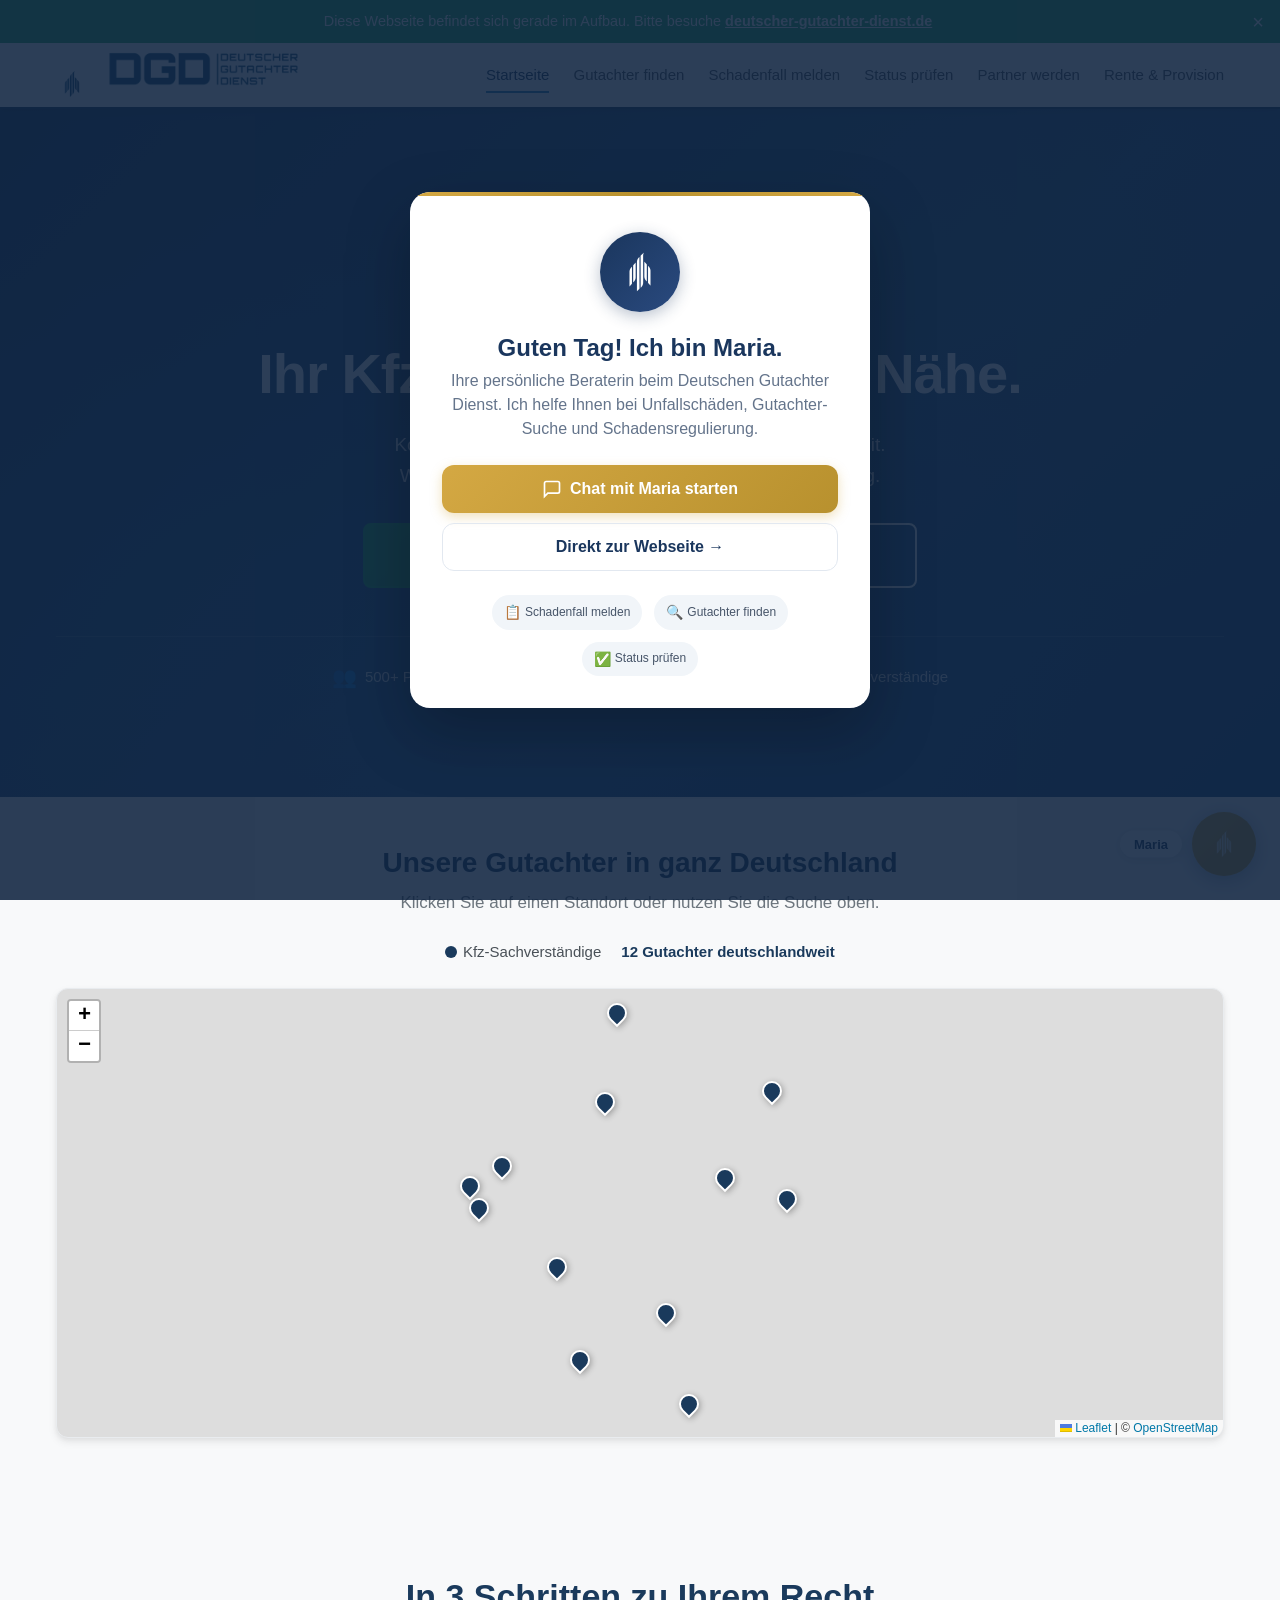
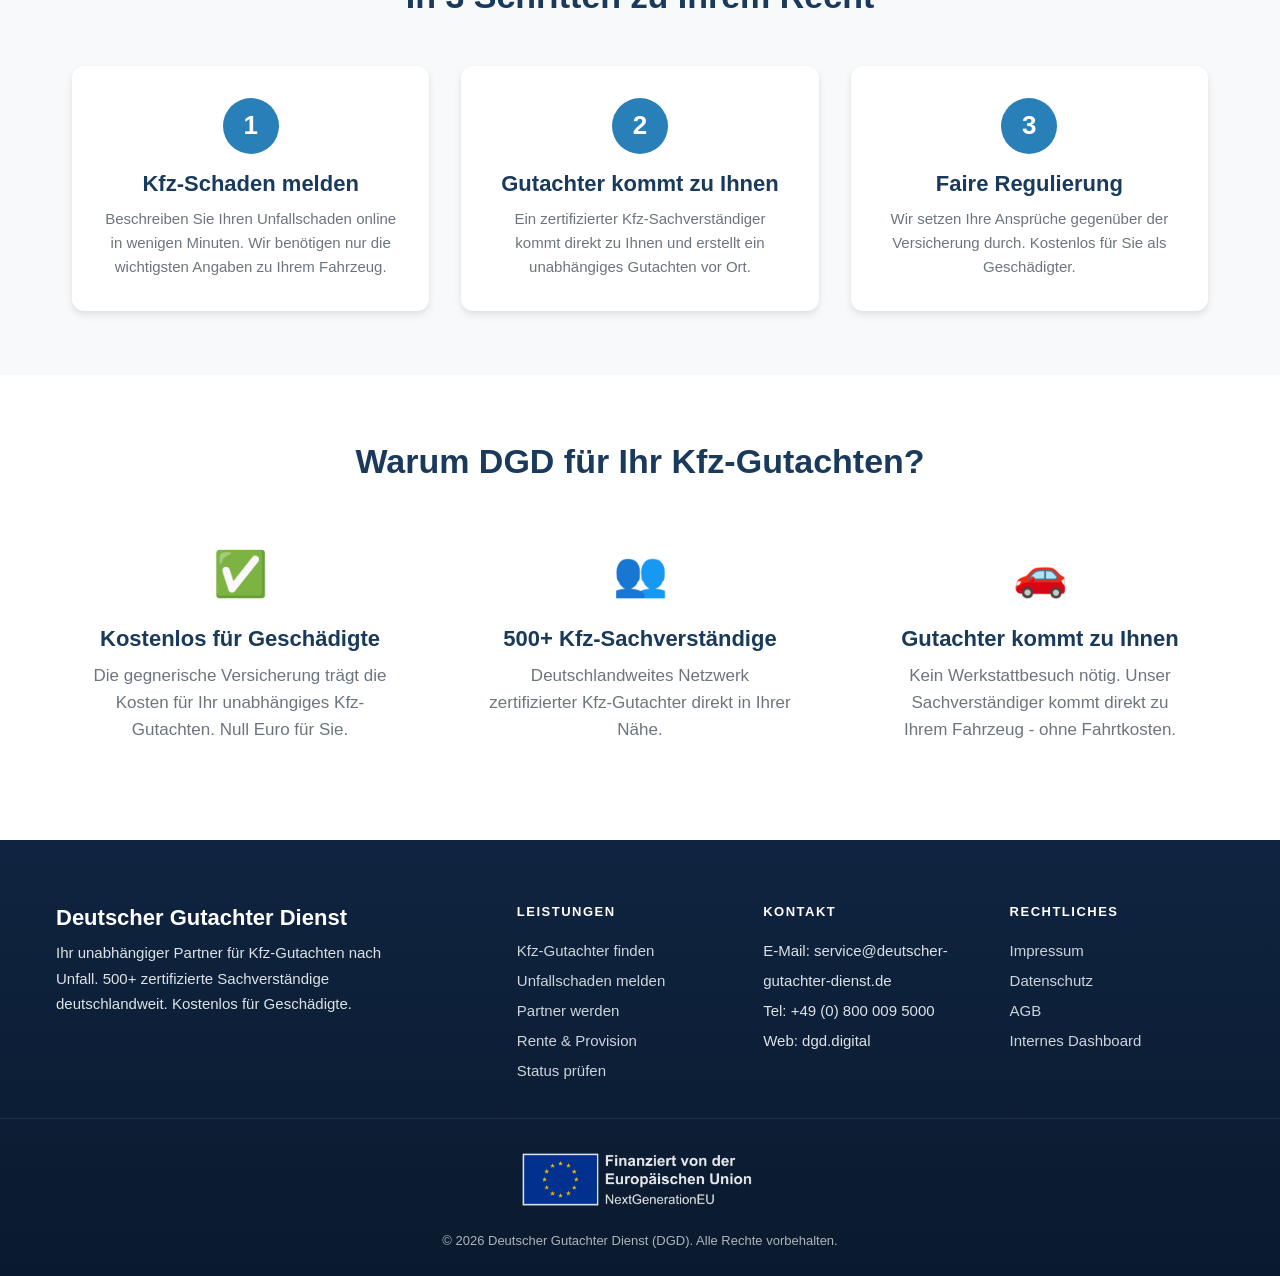
==== commit 6176a3e7: "feat: Maria-First Redesign - Welcome Screen + Upgraded Widget - Welcome-Screen Overlay beim ersten B" ====
--- a/index.html
+++ b/index.html
@@ -928,6 +928,7 @@
 
     <!-- Maria Demir Chatbot -->
     <link rel="stylesheet" href="css/portal-cortex.css">
+    <link rel="stylesheet" href="css/maria-welcome.css">
     <script src="js/portal-cortex.js"></script>
 
 </body>
--- a/lib/leaflet/leaflet.css
+++ b/lib/leaflet/leaflet.css
@@ -0,0 +1,661 @@
+/* required styles */
+
+.leaflet-pane,
+.leaflet-tile,
+.leaflet-marker-icon,
+.leaflet-marker-shadow,
+.leaflet-tile-container,
+.leaflet-pane > svg,
+.leaflet-pane > canvas,
+.leaflet-zoom-box,
+.leaflet-image-layer,
+.leaflet-layer {
+	position: absolute;
+	left: 0;
+	top: 0;
+	}
+.leaflet-container {
+	overflow: hidden;
+	}
+.leaflet-tile,
+.leaflet-marker-icon,
+.leaflet-marker-shadow {
+	-webkit-user-select: none;
+	   -moz-user-select: none;
+	        user-select: none;
+	  -webkit-user-drag: none;
+	}
+/* Prevents IE11 from highlighting tiles in blue */
+.leaflet-tile::selection {
+	background: transparent;
+}
+/* Safari renders non-retina tile on retina better with this, but Chrome is worse */
+.leaflet-safari .leaflet-tile {
+	image-rendering: -webkit-optimize-contrast;
+	}
+/* hack that prevents hw layers "stretching" when loading new tiles */
+.leaflet-safari .leaflet-tile-container {
+	width: 1600px;
+	height: 1600px;
+	-webkit-transform-origin: 0 0;
+	}
+.leaflet-marker-icon,
+.leaflet-marker-shadow {
+	display: block;
+	}
+/* .leaflet-container svg: reset svg max-width decleration shipped in Joomla! (joomla.org) 3.x */
+/* .leaflet-container img: map is broken in FF if you have max-width: 100% on tiles */
+.leaflet-container .leaflet-overlay-pane svg {
+	max-width: none !important;
+	max-height: none !important;
+	}
+.leaflet-container .leaflet-marker-pane img,
+.leaflet-container .leaflet-shadow-pane img,
+.leaflet-container .leaflet-tile-pane img,
+.leaflet-container img.leaflet-image-layer,
+.leaflet-container .leaflet-tile {
+	max-width: none !important;
+	max-height: none !important;
+	width: auto;
+	padding: 0;
+	}
+
+.leaflet-container img.leaflet-tile {
+	/* See: https://bugs.chromium.org/p/chromium/issues/detail?id=600120 */
+	mix-blend-mode: plus-lighter;
+}
+
+.leaflet-container.leaflet-touch-zoom {
+	-ms-touch-action: pan-x pan-y;
+	touch-action: pan-x pan-y;
+	}
+.leaflet-container.leaflet-touch-drag {
+	-ms-touch-action: pinch-zoom;
+	/* Fallback for FF which doesn't support pinch-zoom */
+	touch-action: none;
+	touch-action: pinch-zoom;
+}
+.leaflet-container.leaflet-touch-drag.leaflet-touch-zoom {
+	-ms-touch-action: none;
+	touch-action: none;
+}
+.leaflet-container {
+	-webkit-tap-highlight-color: transparent;
+}
+.leaflet-container a {
+	-webkit-tap-highlight-color: rgba(51, 181, 229, 0.4);
+}
+.leaflet-tile {
+	filter: inherit;
+	visibility: hidden;
+	}
+.leaflet-tile-loaded {
+	visibility: inherit;
+	}
+.leaflet-zoom-box {
+	width: 0;
+	height: 0;
+	-moz-box-sizing: border-box;
+	     box-sizing: border-box;
+	z-index: 800;
+	}
+/* workaround for https://bugzilla.mozilla.org/show_bug.cgi?id=888319 */
+.leaflet-overlay-pane svg {
+	-moz-user-select: none;
+	}
+
+.leaflet-pane         { z-index: 400; }
+
+.leaflet-tile-pane    { z-index: 200; }
+.leaflet-overlay-pane { z-index: 400; }
+.leaflet-shadow-pane  { z-index: 500; }
+.leaflet-marker-pane  { z-index: 600; }
+.leaflet-tooltip-pane   { z-index: 650; }
+.leaflet-popup-pane   { z-index: 700; }
+
+.leaflet-map-pane canvas { z-index: 100; }
+.leaflet-map-pane svg    { z-index: 200; }
+
+.leaflet-vml-shape {
+	width: 1px;
+	height: 1px;
+	}
+.lvml {
+	behavior: url(#default#VML);
+	display: inline-block;
+	position: absolute;
+	}
+
+
+/* control positioning */
+
+.leaflet-control {
+	position: relative;
+	z-index: 800;
+	pointer-events: visiblePainted; /* IE 9-10 doesn't have auto */
+	pointer-events: auto;
+	}
+.leaflet-top,
+.leaflet-bottom {
+	position: absolute;
+	z-index: 1000;
+	pointer-events: none;
+	}
+.leaflet-top {
+	top: 0;
+	}
+.leaflet-right {
+	right: 0;
+	}
+.leaflet-bottom {
+	bottom: 0;
+	}
+.leaflet-left {
+	left: 0;
+	}
+.leaflet-control {
+	float: left;
+	clear: both;
+	}
+.leaflet-right .leaflet-control {
+	float: right;
+	}
+.leaflet-top .leaflet-control {
+	margin-top: 10px;
+	}
+.leaflet-bottom .leaflet-control {
+	margin-bottom: 10px;
+	}
+.leaflet-left .leaflet-control {
+	margin-left: 10px;
+	}
+.leaflet-right .leaflet-control {
+	margin-right: 10px;
+	}
+
+
+/* zoom and fade animations */
+
+.leaflet-fade-anim .leaflet-popup {
+	opacity: 0;
+	-webkit-transition: opacity 0.2s linear;
+	   -moz-transition: opacity 0.2s linear;
+	        transition: opacity 0.2s linear;
+	}
+.leaflet-fade-anim .leaflet-map-pane .leaflet-popup {
+	opacity: 1;
+	}
+.leaflet-zoom-animated {
+	-webkit-transform-origin: 0 0;
+	    -ms-transform-origin: 0 0;
+	        transform-origin: 0 0;
+	}
+svg.leaflet-zoom-animated {
+	will-change: transform;
+}
+
+.leaflet-zoom-anim .leaflet-zoom-animated {
+	-webkit-transition: -webkit-transform 0.25s cubic-bezier(0,0,0.25,1);
+	   -moz-transition:    -moz-transform 0.25s cubic-bezier(0,0,0.25,1);
+	        transition:         transform 0.25s cubic-bezier(0,0,0.25,1);
+	}
+.leaflet-zoom-anim .leaflet-tile,
+.leaflet-pan-anim .leaflet-tile {
+	-webkit-transition: none;
+	   -moz-transition: none;
+	        transition: none;
+	}
+
+.leaflet-zoom-anim .leaflet-zoom-hide {
+	visibility: hidden;
+	}
+
+
+/* cursors */
+
+.leaflet-interactive {
+	cursor: pointer;
+	}
+.leaflet-grab {
+	cursor: -webkit-grab;
+	cursor:    -moz-grab;
+	cursor:         grab;
+	}
+.leaflet-crosshair,
+.leaflet-crosshair .leaflet-interactive {
+	cursor: crosshair;
+	}
+.leaflet-popup-pane,
+.leaflet-control {
+	cursor: auto;
+	}
+.leaflet-dragging .leaflet-grab,
+.leaflet-dragging .leaflet-grab .leaflet-interactive,
+.leaflet-dragging .leaflet-marker-draggable {
+	cursor: move;
+	cursor: -webkit-grabbing;
+	cursor:    -moz-grabbing;
+	cursor:         grabbing;
+	}
+
+/* marker & overlays interactivity */
+.leaflet-marker-icon,
+.leaflet-marker-shadow,
+.leaflet-image-layer,
+.leaflet-pane > svg path,
+.leaflet-tile-container {
+	pointer-events: none;
+	}
+
+.leaflet-marker-icon.leaflet-interactive,
+.leaflet-image-layer.leaflet-interactive,
+.leaflet-pane > svg path.leaflet-interactive,
+svg.leaflet-image-layer.leaflet-interactive path {
+	pointer-events: visiblePainted; /* IE 9-10 doesn't have auto */
+	pointer-events: auto;
+	}
+
+/* visual tweaks */
+
+.leaflet-container {
+	background: #ddd;
+	outline-offset: 1px;
+	}
+.leaflet-container a {
+	color: #0078A8;
+	}
+.leaflet-zoom-box {
+	border: 2px dotted #38f;
+	background: rgba(255,255,255,0.5);
+	}
+
+
+/* general typography */
+.leaflet-container {
+	font-family: "Helvetica Neue", Arial, Helvetica, sans-serif;
+	font-size: 12px;
+	font-size: 0.75rem;
+	line-height: 1.5;
+	}
+
+
+/* general toolbar styles */
+
+.leaflet-bar {
+	box-shadow: 0 1px 5px rgba(0,0,0,0.65);
+	border-radius: 4px;
+	}
+.leaflet-bar a {
+	background-color: #fff;
+	border-bottom: 1px solid #ccc;
+	width: 26px;
+	height: 26px;
+	line-height: 26px;
+	display: block;
+	text-align: center;
+	text-decoration: none;
+	color: black;
+	}
+.leaflet-bar a,
+.leaflet-control-layers-toggle {
+	background-position: 50% 50%;
+	background-repeat: no-repeat;
+	display: block;
+	}
+.leaflet-bar a:hover,
+.leaflet-bar a:focus {
+	background-color: #f4f4f4;
+	}
+.leaflet-bar a:first-child {
+	border-top-left-radius: 4px;
+	border-top-right-radius: 4px;
+	}
+.leaflet-bar a:last-child {
+	border-bottom-left-radius: 4px;
+	border-bottom-right-radius: 4px;
+	border-bottom: none;
+	}
+.leaflet-bar a.leaflet-disabled {
+	cursor: default;
+	background-color: #f4f4f4;
+	color: #bbb;
+	}
+
+.leaflet-touch .leaflet-bar a {
+	width: 30px;
+	height: 30px;
+	line-height: 30px;
+	}
+.leaflet-touch .leaflet-bar a:first-child {
+	border-top-left-radius: 2px;
+	border-top-right-radius: 2px;
+	}
+.leaflet-touch .leaflet-bar a:last-child {
+	border-bottom-left-radius: 2px;
+	border-bottom-right-radius: 2px;
+	}
+
+/* zoom control */
+
+.leaflet-control-zoom-in,
+.leaflet-control-zoom-out {
+	font: bold 18px 'Lucida Console', Monaco, monospace;
+	text-indent: 1px;
+	}
+
+.leaflet-touch .leaflet-control-zoom-in, .leaflet-touch .leaflet-control-zoom-out  {
+	font-size: 22px;
+	}
+
+
+/* layers control */
+
+.leaflet-control-layers {
+	box-shadow: 0 1px 5px rgba(0,0,0,0.4);
+	background: #fff;
+	border-radius: 5px;
+	}
+.leaflet-control-layers-toggle {
+	background-image: url(images/layers.png);
+	width: 36px;
+	height: 36px;
+	}
+.leaflet-retina .leaflet-control-layers-toggle {
+	background-image: url(images/layers-2x.png);
+	background-size: 26px 26px;
+	}
+.leaflet-touch .leaflet-control-layers-toggle {
+	width: 44px;
+	height: 44px;
+	}
+.leaflet-control-layers .leaflet-control-layers-list,
+.leaflet-control-layers-expanded .leaflet-control-layers-toggle {
+	display: none;
+	}
+.leaflet-control-layers-expanded .leaflet-control-layers-list {
+	display: block;
+	position: relative;
+	}
+.leaflet-control-layers-expanded {
+	padding: 6px 10px 6px 6px;
+	color: #333;
+	background: #fff;
+	}
+.leaflet-control-layers-scrollbar {
+	overflow-y: scroll;
+	overflow-x: hidden;
+	padding-right: 5px;
+	}
+.leaflet-control-layers-selector {
+	margin-top: 2px;
+	position: relative;
+	top: 1px;
+	}
+.leaflet-control-layers label {
+	display: block;
+	font-size: 13px;
+	font-size: 1.08333em;
+	}
+.leaflet-control-layers-separator {
+	height: 0;
+	border-top: 1px solid #ddd;
+	margin: 5px -10px 5px -6px;
+	}
+
+/* Default icon URLs */
+.leaflet-default-icon-path { /* used only in path-guessing heuristic, see L.Icon.Default */
+	background-image: url(images/marker-icon.png);
+	}
+
+
+/* attribution and scale controls */
+
+.leaflet-container .leaflet-control-attribution {
+	background: #fff;
+	background: rgba(255, 255, 255, 0.8);
+	margin: 0;
+	}
+.leaflet-control-attribution,
+.leaflet-control-scale-line {
+	padding: 0 5px;
+	color: #333;
+	line-height: 1.4;
+	}
+.leaflet-control-attribution a {
+	text-decoration: none;
+	}
+.leaflet-control-attribution a:hover,
+.leaflet-control-attribution a:focus {
+	text-decoration: underline;
+	}
+.leaflet-attribution-flag {
+	display: inline !important;
+	vertical-align: baseline !important;
+	width: 1em;
+	height: 0.6669em;
+	}
+.leaflet-left .leaflet-control-scale {
+	margin-left: 5px;
+	}
+.leaflet-bottom .leaflet-control-scale {
+	margin-bottom: 5px;
+	}
+.leaflet-control-scale-line {
+	border: 2px solid #777;
+	border-top: none;
+	line-height: 1.1;
+	padding: 2px 5px 1px;
+	white-space: nowrap;
+	-moz-box-sizing: border-box;
+	     box-sizing: border-box;
+	background: rgba(255, 255, 255, 0.8);
+	text-shadow: 1px 1px #fff;
+	}
+.leaflet-control-scale-line:not(:first-child) {
+	border-top: 2px solid #777;
+	border-bottom: none;
+	margin-top: -2px;
+	}
+.leaflet-control-scale-line:not(:first-child):not(:last-child) {
+	border-bottom: 2px solid #777;
+	}
+
+.leaflet-touch .leaflet-control-attribution,
+.leaflet-touch .leaflet-control-layers,
+.leaflet-touch .leaflet-bar {
+	box-shadow: none;
+	}
+.leaflet-touch .leaflet-control-layers,
+.leaflet-touch .leaflet-bar {
+	border: 2px solid rgba(0,0,0,0.2);
+	background-clip: padding-box;
+	}
+
+
+/* popup */
+
+.leaflet-popup {
+	position: absolute;
+	text-align: center;
+	margin-bottom: 20px;
+	}
+.leaflet-popup-content-wrapper {
+	padding: 1px;
+	text-align: left;
+	border-radius: 12px;
+	}
+.leaflet-popup-content {
+	margin: 13px 24px 13px 20px;
+	line-height: 1.3;
+	font-size: 13px;
+	font-size: 1.08333em;
+	min-height: 1px;
+	}
+.leaflet-popup-content p {
+	margin: 17px 0;
+	margin: 1.3em 0;
+	}
+.leaflet-popup-tip-container {
+	width: 40px;
+	height: 20px;
+	position: absolute;
+	left: 50%;
+	margin-top: -1px;
+	margin-left: -20px;
+	overflow: hidden;
+	pointer-events: none;
+	}
+.leaflet-popup-tip {
+	width: 17px;
+	height: 17px;
+	padding: 1px;
+
+	margin: -10px auto 0;
+	pointer-events: auto;
+
+	-webkit-transform: rotate(45deg);
+	   -moz-transform: rotate(45deg);
+	    -ms-transform: rotate(45deg);
+	        transform: rotate(45deg);
+	}
+.leaflet-popup-content-wrapper,
+.leaflet-popup-tip {
+	background: white;
+	color: #333;
+	box-shadow: 0 3px 14px rgba(0,0,0,0.4);
+	}
+.leaflet-container a.leaflet-popup-close-button {
+	position: absolute;
+	top: 0;
+	right: 0;
+	border: none;
+	text-align: center;
+	width: 24px;
+	height: 24px;
+	font: 16px/24px Tahoma, Verdana, sans-serif;
+	color: #757575;
+	text-decoration: none;
+	background: transparent;
+	}
+.leaflet-container a.leaflet-popup-close-button:hover,
+.leaflet-container a.leaflet-popup-close-button:focus {
+	color: #585858;
+	}
+.leaflet-popup-scrolled {
+	overflow: auto;
+	}
+
+.leaflet-oldie .leaflet-popup-content-wrapper {
+	-ms-zoom: 1;
+	}
+.leaflet-oldie .leaflet-popup-tip {
+	width: 24px;
+	margin: 0 auto;
+
+	-ms-filter: "progid:DXImageTransform.Microsoft.Matrix(M11=0.70710678, M12=0.70710678, M21=-0.70710678, M22=0.70710678)";
+	filter: progid:DXImageTransform.Microsoft.Matrix(M11=0.70710678, M12=0.70710678, M21=-0.70710678, M22=0.70710678);
+	}
+
+.leaflet-oldie .leaflet-control-zoom,
+.leaflet-oldie .leaflet-control-layers,
+.leaflet-oldie .leaflet-popup-content-wrapper,
+.leaflet-oldie .leaflet-popup-tip {
+	border: 1px solid #999;
+	}
+
+
+/* div icon */
+
+.leaflet-div-icon {
+	background: #fff;
+	border: 1px solid #666;
+	}
+
+
+/* Tooltip */
+/* Base styles for the element that has a tooltip */
+.leaflet-tooltip {
+	position: absolute;
+	padding: 6px;
+	background-color: #fff;
+	border: 1px solid #fff;
+	border-radius: 3px;
+	color: #222;
+	white-space: nowrap;
+	-webkit-user-select: none;
+	-moz-user-select: none;
+	-ms-user-select: none;
+	user-select: none;
+	pointer-events: none;
+	box-shadow: 0 1px 3px rgba(0,0,0,0.4);
+	}
+.leaflet-tooltip.leaflet-interactive {
+	cursor: pointer;
+	pointer-events: auto;
+	}
+.leaflet-tooltip-top:before,
+.leaflet-tooltip-bottom:before,
+.leaflet-tooltip-left:before,
+.leaflet-tooltip-right:before {
+	position: absolute;
+	pointer-events: none;
+	border: 6px solid transparent;
+	background: transparent;
+	content: "";
+	}
+
+/* Directions */
+
+.leaflet-tooltip-bottom {
+	margin-top: 6px;
+}
+.leaflet-tooltip-top {
+	margin-top: -6px;
+}
+.leaflet-tooltip-bottom:before,
+.leaflet-tooltip-top:before {
+	left: 50%;
+	margin-left: -6px;
+	}
+.leaflet-tooltip-top:before {
+	bottom: 0;
+	margin-bottom: -12px;
+	border-top-color: #fff;
+	}
+.leaflet-tooltip-bottom:before {
+	top: 0;
+	margin-top: -12px;
+	margin-left: -6px;
+	border-bottom-color: #fff;
+	}
+.leaflet-tooltip-left {
+	margin-left: -6px;
+}
+.leaflet-tooltip-right {
+	margin-left: 6px;
+}
+.leaflet-tooltip-left:before,
+.leaflet-tooltip-right:before {
+	top: 50%;
+	margin-top: -6px;
+	}
+.leaflet-tooltip-left:before {
+	right: 0;
+	margin-right: -12px;
+	border-left-color: #fff;
+	}
+.leaflet-tooltip-right:before {
+	left: 0;
+	margin-left: -12px;
+	border-right-color: #fff;
+	}
+
+/* Printing */
+
+@media print {
+	/* Prevent printers from removing background-images of controls. */
+	.leaflet-control {
+		-webkit-print-color-adjust: exact;
+		print-color-adjust: exact;
+		}
+	}
--- a/css/portal-cortex.css
+++ b/css/portal-cortex.css
@@ -1,5 +1,6 @@
 /* ==========================================================================
    Maria Demir Chat Widget - DGD Portal
+   v2.0 - Maria-First Redesign
    Colors: Gold #D4A843, Dunkelblau #1A365D, Weiss #FFFFFF, Hellgrau #F4F4F8
    ========================================================================== */
 
@@ -8,20 +9,20 @@
     display: none !important;
 }
 
-/* ---- FAB Button ---- */
+/* ---- FAB Button (Upgraded: 64px, avatar, label) ---- */
 .maria-fab {
     position: fixed;
     bottom: 24px;
     right: 24px;
     z-index: 9998;
-    width: 56px;
-    height: 56px;
+    width: 64px;
+    height: 64px;
     border-radius: 50%;
     border: none;
     background: linear-gradient(135deg, #D4A843 0%, #b8912e 100%);
     color: #fff;
     cursor: pointer;
-    box-shadow: 0 4px 16px rgba(26, 54, 93, 0.3);
+    box-shadow: 0 4px 20px rgba(26, 54, 93, 0.35);
     display: flex;
     align-items: center;
     justify-content: center;
@@ -30,7 +31,7 @@
 
 .maria-fab:hover {
     transform: scale(1.08);
-    box-shadow: 0 6px 24px rgba(26, 54, 93, 0.4);
+    box-shadow: 0 6px 28px rgba(26, 54, 93, 0.45);
 }
 
 .maria-fab--open {
@@ -38,32 +39,66 @@
     pointer-events: none;
 }
 
+/* Avatar image in FAB */
+.maria-fab__avatar {
+    width: 32px;
+    height: 32px;
+    border-radius: 50%;
+    object-fit: contain;
+    filter: brightness(0) invert(1);
+    pointer-events: none;
+}
+
+/* Pulse ring */
 .maria-fab__pulse {
     position: absolute;
     width: 100%;
     height: 100%;
     border-radius: 50%;
-    background: rgba(212, 168, 67, 0.4);
-    animation: maria-pulse 2s ease-out infinite;
+    background: rgba(212, 168, 67, 0.3);
+    animation: maria-pulse 2.5s ease-out infinite;
     pointer-events: none;
 }
 
 @keyframes maria-pulse {
-    0% { transform: scale(1); opacity: 0.6; }
-    100% { transform: scale(1.6); opacity: 0; }
-}
-
-/* ---- Chat Panel ---- */
+    0% { transform: scale(1); opacity: 0.5; }
+    100% { transform: scale(1.5); opacity: 0; }
+}
+
+/* "Maria" label next to FAB */
+.maria-fab__label {
+    position: absolute;
+    right: calc(100% + 10px);
+    top: 50%;
+    transform: translateY(-50%);
+    background: #fff;
+    color: #1A365D;
+    font-size: 13px;
+    font-weight: 600;
+    padding: 6px 14px;
+    border-radius: 20px;
+    white-space: nowrap;
+    box-shadow: 0 2px 12px rgba(0, 0, 0, 0.12);
+    pointer-events: none;
+    transition: opacity 0.4s, transform 0.4s;
+}
+
+.maria-fab__label--hidden {
+    opacity: 0;
+    transform: translateY(-50%) translateX(10px);
+}
+
+/* ---- Chat Panel (Upgraded: 440x560) ---- */
 .maria-chat {
     position: fixed;
     bottom: 24px;
     right: 24px;
     z-index: 9999;
-    width: 400px;
-    height: 500px;
+    width: 440px;
+    height: 560px;
     background: #FFFFFF;
     border-radius: 16px;
-    box-shadow: 0 8px 32px rgba(26, 54, 93, 0.2);
+    box-shadow: 0 8px 40px rgba(26, 54, 93, 0.22);
     display: flex;
     flex-direction: column;
     overflow: hidden;
@@ -75,7 +110,7 @@
     to { opacity: 1; transform: translateY(0); }
 }
 
-/* ---- Header ---- */
+/* ---- Header (with subtitle) ---- */
 .maria-chat__header {
     background: linear-gradient(135deg, #1A365D 0%, #2a4a7f 100%);
     color: #fff;
@@ -89,8 +124,20 @@
 .maria-chat__title {
     display: flex;
     align-items: center;
-    gap: 8px;
+    gap: 10px;
     font-size: 15px;
+}
+
+.maria-chat__title-text {
+    display: flex;
+    flex-direction: column;
+    line-height: 1.3;
+}
+
+.maria-chat__subtitle {
+    font-size: 11px;
+    font-weight: 400;
+    opacity: 0.7;
 }
 
 .maria-chat__dot {
@@ -107,13 +154,14 @@
 }
 
 .maria-chat__dot--offline {
-    background: #f87171;
+    background: #fbbf24;
 }
 
 .maria-chat__status {
-    font-size: 12px;
-    opacity: 0.8;
-    margin-left: 4px;
+    font-size: 11px;
+    opacity: 0.7;
+    margin-left: auto;
+    padding-left: 8px;
 }
 
 .maria-chat__close {
@@ -162,6 +210,7 @@
     font-size: 14px;
     line-height: 1.5;
     word-break: break-word;
+    white-space: pre-line;
 }
 
 .maria-msg--maria .maria-msg__bubble {
@@ -186,20 +235,45 @@
 }
 
 .maria-quick-btn {
-    padding: 6px 12px;
+    padding: 7px 14px;
     border: 1.5px solid #D4A843;
     border-radius: 20px;
     background: #fff;
     color: #1A365D;
-    font-size: 12px;
-    cursor: pointer;
-    transition: background 0.15s, color 0.15s;
+    font-size: 12.5px;
+    font-family: inherit;
+    cursor: pointer;
+    transition: background 0.15s, color 0.15s, transform 0.1s;
     white-space: nowrap;
 }
 
 .maria-quick-btn:hover {
     background: #D4A843;
     color: #fff;
+    transform: translateY(-1px);
+}
+
+/* ---- Action Button (navigate after fallback) ---- */
+.maria-action-btn {
+    display: inline-flex;
+    align-items: center;
+    gap: 6px;
+    padding: 8px 16px;
+    background: linear-gradient(135deg, #D4A843 0%, #b8912e 100%);
+    color: #fff;
+    border: none;
+    border-radius: 10px;
+    font-size: 13px;
+    font-weight: 600;
+    font-family: inherit;
+    cursor: pointer;
+    transition: transform 0.15s, box-shadow 0.15s;
+    box-shadow: 0 2px 8px rgba(212, 168, 67, 0.3);
+}
+
+.maria-action-btn:hover {
+    transform: translateY(-1px);
+    box-shadow: 0 4px 12px rgba(212, 168, 67, 0.4);
 }
 
 /* ---- Typing Indicator ---- */
@@ -248,6 +322,7 @@
     border-radius: 20px;
     padding: 8px 16px;
     font-size: 14px;
+    font-family: inherit;
     outline: none;
     transition: border-color 0.15s;
 }
@@ -297,5 +372,25 @@
     .maria-fab {
         bottom: 16px;
         right: 16px;
-    }
-}
+        width: 56px;
+        height: 56px;
+    }
+
+    .maria-fab__label {
+        display: none;
+    }
+
+    .maria-fab__avatar {
+        width: 28px;
+        height: 28px;
+    }
+}
+
+/* ---- Reduced Motion ---- */
+@media (prefers-reduced-motion: reduce) {
+    .maria-fab__pulse,
+    .maria-chat,
+    .maria-typing span {
+        animation: none;
+    }
+}
--- a/css/maria-welcome.css
+++ b/css/maria-welcome.css
@@ -0,0 +1,227 @@
+/* ==========================================================================
+   Maria Demir Welcome Screen - DGD Portal
+   Fullscreen overlay on first visit
+   ========================================================================== */
+
+/* ---- Overlay ---- */
+.maria-welcome-overlay {
+    position: fixed;
+    inset: 0;
+    z-index: 10000;
+    background: rgba(15, 36, 64, 0.88);
+    display: flex;
+    align-items: center;
+    justify-content: center;
+    padding: 24px;
+    animation: maria-welcome-fadeIn 0.4s ease;
+}
+
+@keyframes maria-welcome-fadeIn {
+    from { opacity: 0; }
+    to   { opacity: 1; }
+}
+
+.maria-welcome-overlay--closing {
+    animation: maria-welcome-fadeOut 0.35s ease forwards;
+}
+
+@keyframes maria-welcome-fadeOut {
+    from { opacity: 1; }
+    to   { opacity: 0; }
+}
+
+/* ---- Card ---- */
+.maria-welcome {
+    background: #fff;
+    border-radius: 20px;
+    max-width: 460px;
+    width: 100%;
+    padding: 2.5rem 2rem 2rem;
+    text-align: center;
+    box-shadow: 0 24px 64px rgba(0, 0, 0, 0.25);
+    animation: maria-welcome-scaleIn 0.4s cubic-bezier(0.34, 1.56, 0.64, 1);
+    position: relative;
+    overflow: hidden;
+}
+
+.maria-welcome-overlay--closing .maria-welcome {
+    animation: maria-welcome-scaleOut 0.3s ease forwards;
+}
+
+@keyframes maria-welcome-scaleIn {
+    from { opacity: 0; transform: scale(0.85) translateY(20px); }
+    to   { opacity: 1; transform: scale(1) translateY(0); }
+}
+
+@keyframes maria-welcome-scaleOut {
+    from { opacity: 1; transform: scale(1); }
+    to   { opacity: 0; transform: scale(0.9) translateY(10px); }
+}
+
+/* Gold accent bar top */
+.maria-welcome::before {
+    content: '';
+    position: absolute;
+    top: 0;
+    left: 0;
+    right: 0;
+    height: 4px;
+    background: linear-gradient(90deg, #D4A843 0%, #b8912e 50%, #D4A843 100%);
+}
+
+/* ---- Avatar ---- */
+.maria-welcome__avatar {
+    width: 80px;
+    height: 80px;
+    margin: 0 auto 1.25rem;
+    border-radius: 50%;
+    background: linear-gradient(135deg, #1A365D 0%, #2a4a7f 100%);
+    display: flex;
+    align-items: center;
+    justify-content: center;
+    box-shadow: 0 4px 16px rgba(26, 54, 93, 0.3);
+}
+
+.maria-welcome__avatar img {
+    width: 48px;
+    height: 48px;
+    filter: brightness(0) invert(1);
+}
+
+/* ---- Greeting Text ---- */
+.maria-welcome__greeting h2 {
+    color: #1A365D;
+    font-size: 1.5rem;
+    font-weight: 700;
+    margin-bottom: 0.375rem;
+    line-height: 1.3;
+}
+
+.maria-welcome__greeting p {
+    color: #64748b;
+    font-size: 1rem;
+    margin-bottom: 1.5rem;
+    line-height: 1.5;
+}
+
+/* ---- Action Buttons ---- */
+.maria-welcome__actions {
+    display: flex;
+    flex-direction: column;
+    gap: 0.625rem;
+    margin-bottom: 1.5rem;
+}
+
+.maria-welcome__btn {
+    display: flex;
+    align-items: center;
+    justify-content: center;
+    gap: 8px;
+    padding: 0.875rem 1.5rem;
+    border-radius: 12px;
+    font-size: 1rem;
+    font-weight: 600;
+    font-family: inherit;
+    cursor: pointer;
+    transition: transform 0.15s, box-shadow 0.15s, background 0.15s;
+    border: none;
+}
+
+.maria-welcome__btn:hover {
+    transform: translateY(-1px);
+}
+
+.maria-welcome__btn:active {
+    transform: translateY(0);
+}
+
+.maria-welcome__btn--chat {
+    background: linear-gradient(135deg, #D4A843 0%, #b8912e 100%);
+    color: #fff;
+    box-shadow: 0 4px 12px rgba(212, 168, 67, 0.35);
+}
+
+.maria-welcome__btn--chat:hover {
+    box-shadow: 0 6px 20px rgba(212, 168, 67, 0.45);
+}
+
+.maria-welcome__btn--skip {
+    background: transparent;
+    color: #1A365D;
+    border: 1.5px solid #e2e8f0;
+}
+
+.maria-welcome__btn--skip:hover {
+    background: #f8fafc;
+    border-color: #cbd5e1;
+}
+
+/* ---- Feature Badges ---- */
+.maria-welcome__features {
+    display: flex;
+    justify-content: center;
+    gap: 0.75rem;
+    flex-wrap: wrap;
+}
+
+.maria-welcome__feature {
+    display: flex;
+    align-items: center;
+    gap: 4px;
+    padding: 0.375rem 0.75rem;
+    background: #f1f5f9;
+    border-radius: 20px;
+    font-size: 0.75rem;
+    color: #475569;
+    white-space: nowrap;
+}
+
+.maria-welcome__feature-icon {
+    font-size: 0.875rem;
+}
+
+/* ---- Responsive ---- */
+@media (max-width: 480px) {
+    .maria-welcome {
+        padding: 2rem 1.25rem 1.5rem;
+        border-radius: 16px;
+        max-width: 100%;
+    }
+
+    .maria-welcome__avatar {
+        width: 64px;
+        height: 64px;
+    }
+
+    .maria-welcome__avatar img {
+        width: 40px;
+        height: 40px;
+    }
+
+    .maria-welcome__greeting h2 {
+        font-size: 1.25rem;
+    }
+
+    .maria-welcome__greeting p {
+        font-size: 0.9375rem;
+    }
+
+    .maria-welcome__features {
+        gap: 0.5rem;
+    }
+
+    .maria-welcome__feature {
+        font-size: 0.6875rem;
+        padding: 0.25rem 0.5rem;
+    }
+}
+
+/* ---- Reduced Motion ---- */
+@media (prefers-reduced-motion: reduce) {
+    .maria-welcome-overlay,
+    .maria-welcome,
+    .maria-welcome-overlay--closing,
+    .maria-welcome-overlay--closing .maria-welcome {
+        animation: none;
+    }
+}
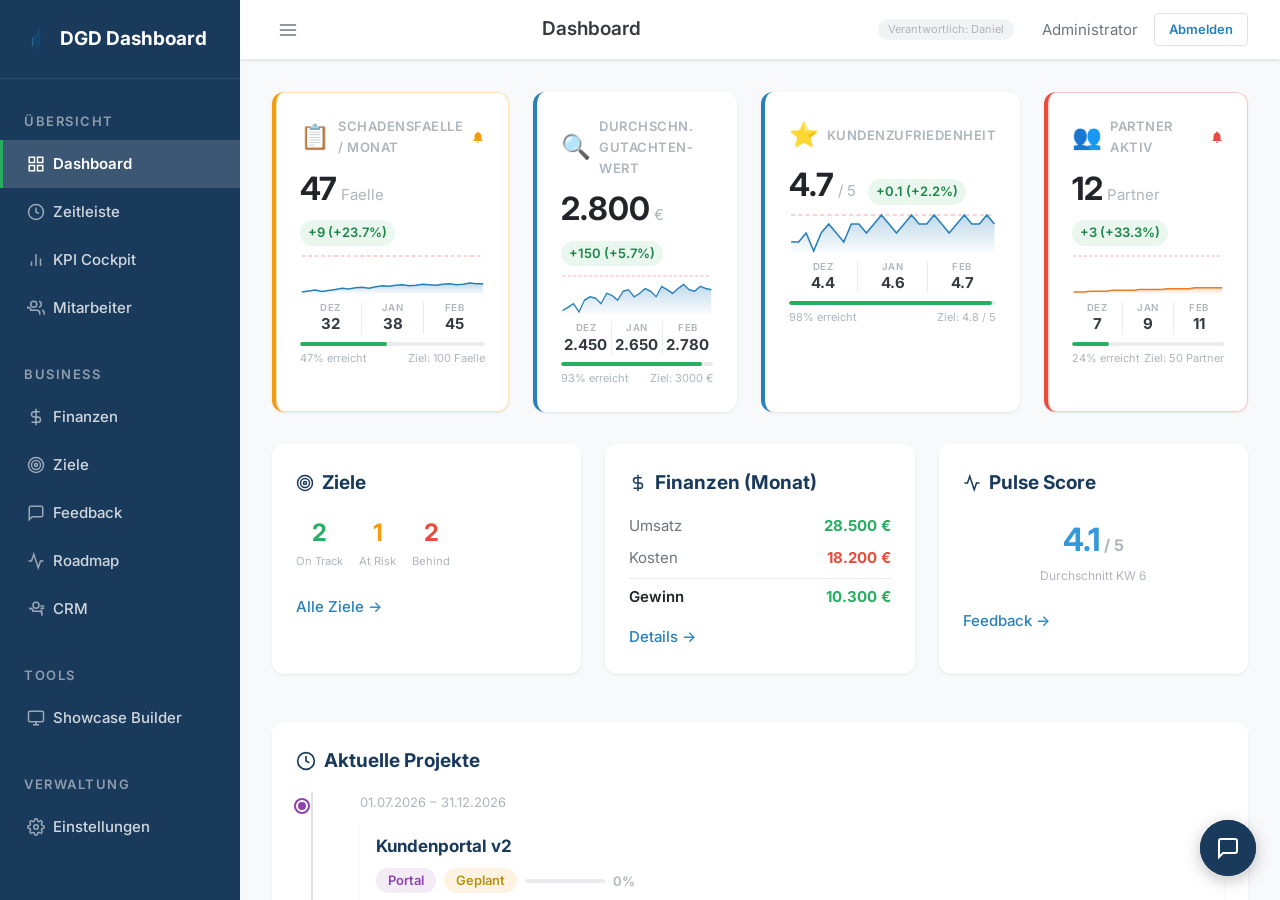
==== commit 95eb15d1: "Fix: Root 404 - redirect dgd.digital/ to /dashboard/ Added .htaccess with mod_rewrite redirect and i" ====
--- a/index.html
+++ b/index.html
@@ -1,935 +1,10 @@
 <!DOCTYPE html>
-<html lang="de">
+<html>
 <head>
-    <meta charset="UTF-8">
-    <meta name="viewport" content="width=device-width, initial-scale=1.0">
-    <meta name="description" content="Kfz-Gutachter in Ihrer Nähe finden - kostenlos und unabhängig. Deutscher Gutachter Dienst: Unfallgutachten, Schadensregulierung, 500+ Partner deutschlandweit.">
-    <title>DGD - Ihr unabhängiger Kfz-Gutachter | Deutscher Gutachter Dienst</title>
-    <link rel="stylesheet" href="css/theme.css">
-    <link rel="stylesheet" href="lib/leaflet/leaflet.css" />
-    <link rel="stylesheet" href="css/portal.css">
-    <link rel="stylesheet" href="css/wizard.css">
+    <meta http-equiv="refresh" content="0;url=/dashboard/">
+    <title>DGD Digital</title>
 </head>
 <body>
-
-    <!-- Banner: Im Aufbau -->
-    <div class="dgd-construction-banner" id="constructionBanner">
-        <p>
-            Diese Webseite befindet sich gerade im Aufbau. Bitte besuche
-            <a href="https://deutscher-gutachter-dienst.de" target="_blank" rel="noopener">deutscher-gutachter-dienst.de</a>
-        </p>
-        <button class="dgd-construction-banner__close" aria-label="Hinweis schließen">&times;</button>
-    </div>
-
-    <!-- ================================================================= -->
-    <!-- Header / Navigation                                               -->
-    <!-- ================================================================= -->
-    <header class="dgd-header">
-        <div class="dgd-header__inner">
-            <a href="#start" class="dgd-header__logo">
-                <img src="img/dgd-falcon.png" alt="DGD Wanderfalke" class="dgd-header__falcon" width="32" height="32">
-                <img src="img/dgd-logo.png" alt="DGD - Deutscher Gutachter Dienst" class="dgd-header__logo-img">
-            </a>
-            <button class="dgd-header__menu-toggle" aria-label="Menü öffnen" aria-expanded="false">
-                &#9776;
-            </button>
-            <nav>
-                <ul class="dgd-header__nav">
-                    <li><a href="#start" class="active">Startseite</a></li>
-                    <li><a href="#gutachter">Gutachter finden</a></li>
-                    <li><a href="#melden">Schadenfall melden</a></li>
-                    <li><a href="#status">Status prüfen</a></li>
-                    <li><a href="#partner">Partner werden</a></li>
-                    <li><a href="#rente">Rente &amp; Provision</a></li>
-                </ul>
-            </nav>
-        </div>
-    </header>
-
-    <!-- ================================================================= -->
-    <!-- View: Landing Page                                                -->
-    <!-- ================================================================= -->
-    <div id="view-landing" class="dgd-view dgd-view--active">
-
-        <!-- Hero -->
-        <section class="dgd-hero">
-            <div class="dgd-container">
-                <p class="dgd-hero__eyebrow">Deutscher Gutachter Dienst</p>
-                <h1>Unfall gehabt?<br>Ihr Kfz-Gutachter in der Nähe.</h1>
-                <p class="dgd-hero__subtitle">
-                    Kostenlos für Geschädigte. Unabhängig. Deutschlandweit.<br>
-                    Wir kämpfen für Ihr Recht auf faire Schadensregulierung.
-                </p>
-                <div class="dgd-hero__actions">
-                    <a href="#gutachter" class="dgd-btn dgd-btn--primary dgd-btn--lg">
-                        Kfz-Gutachter finden
-                    </a>
-                    <a href="#melden" class="dgd-btn dgd-btn--outline dgd-btn--lg">
-                        Schaden melden
-                    </a>
-                </div>
-                <div class="dgd-hero__trust">
-                    <div class="dgd-trust-badge">
-                        <span class="dgd-trust-badge__icon">&#128101;</span>
-                        <span>500+ Partner</span>
-                    </div>
-                    <div class="dgd-trust-badge">
-                        <span class="dgd-trust-badge__icon">&#9989;</span>
-                        <span>Kostenlos für Geschädigte</span>
-                    </div>
-                    <div class="dgd-trust-badge">
-                        <span class="dgd-trust-badge__icon">&#128203;</span>
-                        <span>Zertifizierte Sachverständige</span>
-                    </div>
-                </div>
-            </div>
-        </section>
-
-        <!-- Landing Map -->
-        <section class="dgd-landing-map">
-            <div class="dgd-container">
-                <h2 class="dgd-landing-map__title">Unsere Gutachter in ganz Deutschland</h2>
-                <p class="dgd-landing-map__subtitle">Klicken Sie auf einen Standort oder nutzen Sie die Suche oben.</p>
-                <div class="dgd-landing-map__legend">
-                    <span class="dgd-legend-item"><span class="dgd-legend-dot" style="background:#1a3a5c"></span> Kfz-Sachverständige</span>
-                    <span id="landing-partner-count" class="dgd-landing-map__count"></span>
-                </div>
-                <div id="landing-map" class="dgd-map dgd-map--landing"></div>
-            </div>
-        </section>
-
-        <!-- 3-Schritte Prozess -->
-        <section class="dgd-steps">
-            <div class="dgd-container">
-                <h2 class="dgd-steps__title">In 3 Schritten zu Ihrem Recht</h2>
-                <div class="dgd-steps__grid">
-                    <div class="dgd-step">
-                        <div class="dgd-step__number">1</div>
-                        <h3>Kfz-Schaden melden</h3>
-                        <p>
-                            Beschreiben Sie Ihren Unfallschaden online in wenigen Minuten.
-                            Wir benötigen nur die wichtigsten Angaben zu Ihrem Fahrzeug.
-                        </p>
-                    </div>
-                    <div class="dgd-step">
-                        <div class="dgd-step__number">2</div>
-                        <h3>Gutachter kommt zu Ihnen</h3>
-                        <p>
-                            Ein zertifizierter Kfz-Sachverständiger kommt direkt zu Ihnen
-                            und erstellt ein unabhängiges Gutachten vor Ort.
-                        </p>
-                    </div>
-                    <div class="dgd-step">
-                        <div class="dgd-step__number">3</div>
-                        <h3>Faire Regulierung</h3>
-                        <p>
-                            Wir setzen Ihre Ansprüche gegenüber der Versicherung durch.
-                            Kostenlos für Sie als Geschädigter.
-                        </p>
-                    </div>
-                </div>
-            </div>
-        </section>
-
-        <!-- Info / Vorteile -->
-        <section class="dgd-info">
-            <div class="dgd-container">
-                <h2 class="dgd-text-center dgd-mb-lg">Warum DGD für Ihr Kfz-Gutachten?</h2>
-                <div class="dgd-info__grid">
-                    <div class="dgd-info__item">
-                        <div class="dgd-info__icon">&#9989;</div>
-                        <h4>Kostenlos für Geschädigte</h4>
-                        <p class="dgd-text-muted">
-                            Die gegnerische Versicherung trägt die Kosten für Ihr
-                            unabhängiges Kfz-Gutachten. Null Euro für Sie.
-                        </p>
-                    </div>
-                    <div class="dgd-info__item">
-                        <div class="dgd-info__icon">&#128101;</div>
-                        <h4>500+ Kfz-Sachverständige</h4>
-                        <p class="dgd-text-muted">
-                            Deutschlandweites Netzwerk zertifizierter
-                            Kfz-Gutachter direkt in Ihrer Nähe.
-                        </p>
-                    </div>
-                    <div class="dgd-info__item">
-                        <div class="dgd-info__icon">&#128663;</div>
-                        <h4>Gutachter kommt zu Ihnen</h4>
-                        <p class="dgd-text-muted">
-                            Kein Werkstattbesuch nötig. Unser Sachverständiger kommt
-                            direkt zu Ihrem Fahrzeug - ohne Fahrtkosten.
-                        </p>
-                    </div>
-                </div>
-            </div>
-        </section>
-
-    </div>
-
-    <!-- ================================================================= -->
-    <!-- View: Gutachter finden (DGDWizard Fullscreen)                     -->
-    <!-- ================================================================= -->
-    <div id="view-wizard" class="dgd-view">
-        <div id="gutachter-wizard-mount"></div>
-    </div>
-
-    <!-- ================================================================= -->
-    <!-- View: Schadenfall melden                                          -->
-    <!-- ================================================================= -->
-    <div id="view-report-form" class="dgd-view">
-        <div class="dgd-container">
-
-            <!-- Page Header -->
-            <div class="dgd-report-header">
-                <div class="dgd-report-header__icon">
-                    <svg width="48" height="48" viewBox="0 0 24 24" fill="none" stroke="currentColor"
-                         stroke-width="1.5" stroke-linecap="round" stroke-linejoin="round">
-                        <path d="M9 5H7a2 2 0 00-2 2v12a2 2 0 002 2h10a2 2 0 002-2V7a2 2 0 00-2-2h-2"/>
-                        <rect x="9" y="3" width="6" height="4" rx="1"/>
-                        <path d="M9 14l2 2 4-4"/>
-                    </svg>
-                </div>
-                <h2 class="dgd-report-header__title">Schadenfall melden</h2>
-                <p class="dgd-report-header__subtitle">
-                    Füllen Sie das Formular aus und wir kümmern uns um alles Weitere.
-                    Kostenlos für Geschädigte.
-                </p>
-            </div>
-
-            <!-- Partner Badge -->
-            <div id="selected-partner-badge" class="dgd-partner-badge dgd-hidden">
-                <span class="dgd-partner-badge__icon">&#128100;</span>
-                <div class="dgd-partner-badge__info">
-                    <strong id="partner-badge-name"></strong>
-                    <span id="partner-badge-detail"></span>
-                </div>
-                <button type="button" id="partner-badge-remove" class="dgd-partner-badge__remove">&times;</button>
-            </div>
-
-            <form id="report-form" class="dgd-form dgd-report-form" novalidate>
-
-                <!-- Section 1: Kontaktdaten -->
-                <fieldset class="dgd-report-section">
-                    <legend class="dgd-report-section__legend">
-                        <span class="dgd-report-section__number">1</span>
-                        <span>Ihre Kontaktdaten</span>
-                    </legend>
-
-                    <div class="dgd-form__row">
-                        <div class="dgd-form__group">
-                            <label class="dgd-form__label dgd-form__label--required" for="field-name">
-                                Vollständiger Name
-                            </label>
-                            <input type="text" id="field-name" class="dgd-form__input dgd-form__input--lg"
-                                   placeholder="Max Mustermann" required>
-                            <div class="dgd-form__error">Bitte geben Sie Ihren Namen ein.</div>
-                        </div>
-                        <div class="dgd-form__group">
-                            <label class="dgd-form__label dgd-form__label--required" for="field-email">
-                                E-Mail-Adresse
-                            </label>
-                            <input type="email" id="field-email" class="dgd-form__input dgd-form__input--lg"
-                                   placeholder="max@beispiel.de" required>
-                            <div class="dgd-form__error">Bitte geben Sie eine gültige E-Mail-Adresse ein.</div>
-                        </div>
-                    </div>
-
-                    <div class="dgd-form__group">
-                        <label class="dgd-form__label dgd-form__label--required" for="field-phone">
-                            Telefonnummer
-                        </label>
-                        <input type="tel" id="field-phone" class="dgd-form__input dgd-form__input--lg"
-                               placeholder="+49 170 1234567" required>
-                        <div class="dgd-form__error">Bitte geben Sie Ihre Telefonnummer ein.</div>
-                    </div>
-                </fieldset>
-
-                <!-- Section 2: Schadendetails -->
-                <fieldset class="dgd-report-section">
-                    <legend class="dgd-report-section__legend">
-                        <span class="dgd-report-section__number">2</span>
-                        <span>Angaben zum Schaden</span>
-                    </legend>
-
-                    <div class="dgd-form__row">
-                        <div class="dgd-form__group">
-                            <label class="dgd-form__label dgd-form__label--required" for="field-damage-type">
-                                Schadensart
-                            </label>
-                            <select id="field-damage-type" class="dgd-form__select dgd-form__select--lg" required>
-                                <option value="kfz_haftpflicht" selected>Kfz-Haftpflichtschaden</option>
-                                <option value="kfz_kasko">Kfz-Kaskoschaden</option>
-                            </select>
-                            <div class="dgd-form__error">Bitte wählen Sie eine Schadensart.</div>
-                        </div>
-                        <div class="dgd-form__group">
-                            <label class="dgd-form__label dgd-form__label--required" for="field-location">
-                                Ort des Schadens
-                            </label>
-                            <input type="text" id="field-location" class="dgd-form__input dgd-form__input--lg"
-                                   placeholder="z.B. Berlin, Hauptstraße 12" required>
-                            <div class="dgd-form__error">Bitte geben Sie den Ort des Schadens ein.</div>
-                        </div>
-                    </div>
-
-                    <div class="dgd-form__group">
-                        <label class="dgd-form__label dgd-form__label--required" for="field-description">
-                            Beschreibung des Schadens
-                        </label>
-                        <textarea id="field-description" class="dgd-form__textarea dgd-form__textarea--lg"
-                                  placeholder="Beschreiben Sie den Unfallhergang und die Schäden..."
-                                  required></textarea>
-                        <div class="dgd-form__hint" id="description-hint">Mindestens 20 Zeichen empfohlen</div>
-                        <div class="dgd-form__error">Bitte beschreiben Sie den Schaden.</div>
-                    </div>
-                </fieldset>
-
-                <!-- Section 3: Fotos -->
-                <fieldset class="dgd-report-section">
-                    <legend class="dgd-report-section__legend">
-                        <span class="dgd-report-section__number">3</span>
-                        <span>Fotos hochladen</span>
-                        <span class="dgd-report-section__optional">(optional)</span>
-                    </legend>
-
-                    <div class="dgd-upload-zone" id="photo-upload-zone">
-                        <div class="dgd-upload-zone__icon">
-                            <svg width="40" height="40" viewBox="0 0 24 24" fill="none"
-                                 stroke="currentColor" stroke-width="1.5"
-                                 stroke-linecap="round" stroke-linejoin="round">
-                                <path d="M21 15v4a2 2 0 01-2 2H5a2 2 0 01-2-2v-4"/>
-                                <polyline points="17 8 12 3 7 8"/>
-                                <line x1="12" y1="3" x2="12" y2="15"/>
-                            </svg>
-                        </div>
-                        <p class="dgd-upload-zone__text">
-                            Fotos hierher ziehen oder
-                            <button type="button" class="dgd-upload-zone__browse">Dateien auswählen</button>
-                        </p>
-                        <p class="dgd-upload-zone__hint">JPG, PNG oder PDF. Max. 10 MB pro Datei.</p>
-                        <input type="file" id="photo-upload-input" class="dgd-hidden"
-                               multiple accept="image/*,.pdf">
-                        <div class="dgd-upload-zone__preview" id="photo-preview"></div>
-                    </div>
-                </fieldset>
-
-                <!-- Submit -->
-                <div class="dgd-report-submit">
-                    <button type="submit" class="dgd-btn dgd-btn--primary dgd-btn--lg dgd-btn--full">
-                        <svg width="20" height="20" viewBox="0 0 24 24" fill="none"
-                             stroke="currentColor" stroke-width="2"
-                             stroke-linecap="round" stroke-linejoin="round">
-                            <line x1="22" y1="2" x2="11" y2="13"/>
-                            <polygon points="22 2 15 22 11 13 2 9 22 2"/>
-                        </svg>
-                        Schadenfall absenden
-                    </button>
-                    <div class="dgd-report-submit__trust">
-                        <span>&#128274; SSL-verschlüsselt</span>
-                        <span>&#128337; Antwort innerhalb 24h</span>
-                        <span>&#9989; Kostenlos für Geschädigte</span>
-                    </div>
-                </div>
-
-            </form>
-        </div>
-    </div>
-
-    <!-- ================================================================= -->
-    <!-- View: Status prüfen                                              -->
-    <!-- ================================================================= -->
-    <div id="view-status-check" class="dgd-view">
-        <div class="dgd-container">
-            <section class="dgd-status-check">
-                <h2>Status Ihres Schadenfalls</h2>
-                <p class="dgd-text-muted">
-                    Geben Sie Ihre Fallnummer ein, um den aktuellen Stand Ihres
-                    Schadenfalls abzurufen.
-                </p>
-
-                <form id="status-form" class="dgd-status-check__form">
-                    <input type="text" id="field-case-id" class="dgd-form__input"
-                           placeholder="Fallnummer eingeben (z.B. DGD-20260305-ABC1)" required>
-                    <button type="submit" class="dgd-btn dgd-btn--secondary">
-                        Status abrufen
-                    </button>
-                </form>
-
-                <div id="status-result"></div>
-            </section>
-        </div>
-    </div>
-
-    <!-- ================================================================= -->
-    <!-- View: Partner werden (Warteliste)                                 -->
-    <!-- ================================================================= -->
-    <div id="view-partner" class="dgd-view">
-        <div class="dgd-container">
-            <div class="dgd-section">
-                <h2>Als Kfz-Gutachter Partner werden</h2>
-                <p class="dgd-text-muted">
-                    Sie sind Kfz-Sachverständiger und möchten Teil unseres deutschlandweiten
-                    Netzwerks werden? Registrieren Sie sich auf unserer Warteliste.
-                    Wir prüfen Ihre Qualifikationen und melden uns innerhalb von 48 Stunden.
-                </p>
-
-                <form id="partner-form" class="dgd-form dgd-mt-lg">
-                    <!-- Persönliche Daten -->
-                    <h3>Persönliche Daten</h3>
-                    <div class="dgd-form__row">
-                        <div class="dgd-form__group">
-                            <label>Vollständiger Name *</label>
-                            <input type="text" id="partner-name" class="dgd-form__input" required placeholder="Max Mustermann">
-                        </div>
-                        <div class="dgd-form__group">
-                            <label>Unternehmen</label>
-                            <input type="text" id="partner-company" class="dgd-form__input" placeholder="Mustermann Gutachten GmbH">
-                        </div>
-                    </div>
-                    <div class="dgd-form__row">
-                        <div class="dgd-form__group">
-                            <label>E-Mail-Adresse *</label>
-                            <input type="email" id="partner-email" class="dgd-form__input" required placeholder="max@beispiel.de">
-                        </div>
-                        <div class="dgd-form__group">
-                            <label>Telefonnummer *</label>
-                            <input type="tel" id="partner-phone" class="dgd-form__input" required placeholder="+49 170 1234567">
-                        </div>
-                    </div>
-
-                    <!-- Fachgebiet -->
-                    <h3 class="dgd-mt-lg">Fachgebiet</h3>
-                    <div class="dgd-form__row">
-                        <div class="dgd-form__group">
-                            <label>Spezialisierung *</label>
-                            <select id="partner-specialty" class="dgd-form__input" required>
-                                <option value="">-- Bitte wählen --</option>
-                                <option value="kfz">Kfz-Sachverständiger</option>
-                            </select>
-                        </div>
-                        <div class="dgd-form__group">
-                            <label>Berufserfahrung (Jahre)</label>
-                            <input type="number" id="partner-experience" class="dgd-form__input" min="0" max="50" placeholder="z.B. 10">
-                        </div>
-                    </div>
-                    <div class="dgd-form__group" id="partner-other-wrap" style="display:none">
-                        <label>Sonstiges Fachgebiet</label>
-                        <input type="text" id="partner-other-specialty" class="dgd-form__input" placeholder="Beschreiben Sie Ihr Fachgebiet">
-                    </div>
-                    <div class="dgd-form__group">
-                        <label>Zertifizierungen / Qualifikationen</label>
-                        <input type="text" id="partner-certifications" class="dgd-form__input" placeholder="z.B. DEKRA, TÜV, IHK, BDSF">
-                    </div>
-
-                    <!-- Standort -->
-                    <h3 class="dgd-mt-lg">Standort</h3>
-                    <div class="dgd-form__row">
-                        <div class="dgd-form__group">
-                            <label>Postleitzahl *</label>
-                            <input type="text" id="partner-plz" class="dgd-form__input" required placeholder="z.B. 10115" pattern="[0-9]{5}">
-                        </div>
-                        <div class="dgd-form__group">
-                            <label>Stadt *</label>
-                            <input type="text" id="partner-city" class="dgd-form__input" required placeholder="z.B. Berlin">
-                        </div>
-                    </div>
-
-                    <!-- Nachricht -->
-                    <div class="dgd-form__group">
-                        <label>Nachricht (optional)</label>
-                        <textarea id="partner-message" class="dgd-form__input dgd-form__textarea" rows="4"
-                            placeholder="Erzählen Sie uns etwas über sich und warum Sie Partner werden möchten..."></textarea>
-                    </div>
-
-                    <button type="submit" class="dgd-btn dgd-btn--primary dgd-btn--lg dgd-mt-lg">
-                        Auf die Warteliste setzen
-                    </button>
-                </form>
-
-                <div id="partner-success" class="dgd-alert dgd-alert--success dgd-hidden dgd-mt-lg">
-                    <strong>Vielen Dank für Ihre Registrierung!</strong><br>
-                    Wir prüfen Ihre Anfrage und melden uns innerhalb von 48 Stunden bei Ihnen.
-                </div>
-                <div id="partner-error" class="dgd-alert dgd-alert--error dgd-hidden dgd-mt-lg"></div>
-            </div>
-        </div>
-    </div>
-
-    <!-- ================================================================= -->
-    <!-- View: Rente & Lifetime Provision                                  -->
-    <!-- ================================================================= -->
-    <div id="view-rente" class="dgd-view">
-
-        <!-- Hero -->
-        <section class="dgd-rente-hero">
-            <div class="dgd-container">
-                <p class="dgd-hero__eyebrow">DGD Partnerprogramm f&uuml;r Gutachter im Ruhestand</p>
-                <h1>Ihre Expertise.<br>Ihr Netzwerk.<br>Ihre Rente &mdash; aufgeh&uuml;bscht.</h1>
-                <p class="dgd-hero__subtitle">
-                    Sie gehen in den Ruhestand, aber Ihr Name und Ihre Kontakte sind Gold wert?<br>
-                    Verdienen Sie <strong>lebenslang</strong> an jeder Empfehlung &mdash; ohne einen Finger zu r&uuml;hren.
-                </p>
-                <div class="dgd-hero__actions">
-                    <a href="#rente-form" class="dgd-btn dgd-btn--primary dgd-btn--lg" onclick="document.getElementById('rente-signup').scrollIntoView({behavior:'smooth'});return false;">
-                        Jetzt Provision sichern
-                    </a>
-                    <a href="tel:+498000095000" class="dgd-btn dgd-btn--outline dgd-btn--lg">
-                        Pers&ouml;nlich beraten lassen
-                    </a>
-                </div>
-                <div class="dgd-hero__trust">
-                    <div class="dgd-trust-badge">
-                        <span class="dgd-trust-badge__icon">&#128176;</span>
-                        <span>Lebenslange Provision</span>
-                    </div>
-                    <div class="dgd-trust-badge">
-                        <span class="dgd-trust-badge__icon">&#128165;</span>
-                        <span>Kein Aufwand</span>
-                    </div>
-                    <div class="dgd-trust-badge">
-                        <span class="dgd-trust-badge__icon">&#128188;</span>
-                        <span>Vertrag in 5 Minuten</span>
-                    </div>
-                </div>
-            </div>
-        </section>
-
-        <!-- So funktioniert's -->
-        <section class="dgd-rente-how">
-            <div class="dgd-container">
-                <h2 class="dgd-text-center">So einfach funktioniert&rsquo;s</h2>
-                <p class="dgd-text-center dgd-text-muted dgd-mb-lg">Drei Schritte zu Ihrem passiven Einkommen</p>
-                <div class="dgd-steps__grid">
-                    <div class="dgd-step">
-                        <div class="dgd-step__number">1</div>
-                        <h3>Registrieren</h3>
-                        <p>
-                            Melden Sie sich als DGD-Empfehlungspartner an.
-                            Dauert keine 5 Minuten &mdash; kostenlos und unverbindlich.
-                        </p>
-                    </div>
-                    <div class="dgd-step">
-                        <div class="dgd-step__number">2</div>
-                        <h3>Empfehlen</h3>
-                        <p>
-                            Ein Bekannter hat einen Unfall? Geben Sie einfach unsere
-                            Nummer weiter oder leiten Sie den Kontakt an uns.
-                        </p>
-                    </div>
-                    <div class="dgd-step">
-                        <div class="dgd-step__number">3</div>
-                        <h3>Kassieren</h3>
-                        <p>
-                            F&uuml;r jeden vermittelten Gutachtenauftrag erhalten Sie
-                            eine Provision &mdash; <strong>lebenslang, automatisch, garantiert</strong>.
-                        </p>
-                    </div>
-                </div>
-            </div>
-        </section>
-
-        <!-- Vorteile -->
-        <section class="dgd-rente-benefits">
-            <div class="dgd-container">
-                <h2 class="dgd-text-center dgd-mb-lg">Warum Gutachter im Ruhestand auf DGD setzen</h2>
-                <div class="dgd-info__grid">
-                    <div class="dgd-info__item">
-                        <div class="dgd-info__icon">&#128176;</div>
-                        <h4>Lebenslange Provision</h4>
-                        <p class="dgd-text-muted">
-                            Keine Einmal-Zahlung. Solange &uuml;ber Sie vermittelte Kunden
-                            Gutachten beauftragen, verdienen Sie mit &mdash; Jahr f&uuml;r Jahr.
-                        </p>
-                    </div>
-                    <div class="dgd-info__item">
-                        <div class="dgd-info__icon">&#128564;</div>
-                        <h4>Null Aufwand</h4>
-                        <p class="dgd-text-muted">
-                            Kein B&uuml;ro, keine Termine, kein Stress. Sie genie&szlig;en
-                            Ihren Ruhestand &mdash; die Provision kommt automatisch.
-                        </p>
-                    </div>
-                    <div class="dgd-info__item">
-                        <div class="dgd-info__icon">&#127775;</div>
-                        <h4>Ihr Name lebt weiter</h4>
-                        <p class="dgd-text-muted">
-                            Jahrzehnte Erfahrung und Reputation gehen nicht verloren.
-                            Empfehlen Sie DGD und Ihr guter Name arbeitet f&uuml;r Sie.
-                        </p>
-                    </div>
-                    <div class="dgd-info__item">
-                        <div class="dgd-info__icon">&#128200;</div>
-                        <h4>Transparentes Dashboard</h4>
-                        <p class="dgd-text-muted">
-                            Sehen Sie jederzeit, wie viele Empfehlungen aktiv sind
-                            und was Sie verdient haben &mdash; alles online einsehbar.
-                        </p>
-                    </div>
-                    <div class="dgd-info__item">
-                        <div class="dgd-info__icon">&#128101;</div>
-                        <h4>500+ aktive Partner</h4>
-                        <p class="dgd-text-muted">
-                            Sie kommen in ein starkes Netzwerk. Viele ehemalige
-                            Kollegen nutzen DGD bereits &mdash; fragen Sie nach.
-                        </p>
-                    </div>
-                    <div class="dgd-info__item">
-                        <div class="dgd-info__icon">&#128274;</div>
-                        <h4>Vertragssicherheit</h4>
-                        <p class="dgd-text-muted">
-                            Klarer Partnervertrag, monatliche Abrechnung,
-                            p&uuml;nktliche Auszahlung. Kein Kleingedrucktes.
-                        </p>
-                    </div>
-                </div>
-            </div>
-        </section>
-
-        <!-- Rechenbeispiel -->
-        <section class="dgd-rente-calc">
-            <div class="dgd-container">
-                <div class="dgd-rente-calc__card">
-                    <h2>Rechenbeispiel: Was bringt das?</h2>
-                    <p class="dgd-text-muted">Konservativ gerechnet &mdash; echte Partner verdienen oft mehr.</p>
-                    <div class="dgd-rente-calc__grid">
-                        <div class="dgd-rente-calc__item">
-                            <span class="dgd-rente-calc__value">2&ndash;3</span>
-                            <span class="dgd-rente-calc__label">Empfehlungen pro Monat</span>
-                        </div>
-                        <div class="dgd-rente-calc__item">
-                            <span class="dgd-rente-calc__value">&times;</span>
-                            <span class="dgd-rente-calc__label">&nbsp;</span>
-                        </div>
-                        <div class="dgd-rente-calc__item">
-                            <span class="dgd-rente-calc__value">50&ndash;150&thinsp;&euro;</span>
-                            <span class="dgd-rente-calc__label">Provision pro Auftrag</span>
-                        </div>
-                        <div class="dgd-rente-calc__item">
-                            <span class="dgd-rente-calc__value">=</span>
-                            <span class="dgd-rente-calc__label">&nbsp;</span>
-                        </div>
-                        <div class="dgd-rente-calc__item dgd-rente-calc__item--highlight">
-                            <span class="dgd-rente-calc__value">100&ndash;450&thinsp;&euro;</span>
-                            <span class="dgd-rente-calc__label">Extra pro Monat</span>
-                        </div>
-                    </div>
-                    <p class="dgd-rente-calc__note">
-                        Das sind <strong>1.200&ndash;5.400&thinsp;&euro; pro Jahr</strong> &mdash; f&uuml;r einen Anruf hier und da.
-                        Und das Beste: Die Provision l&auml;uft weiter, solange der Kunde bei DGD bleibt.
-                    </p>
-                </div>
-            </div>
-        </section>
-
-        <!-- Testimonial -->
-        <section class="dgd-rente-testimonial">
-            <div class="dgd-container">
-                <blockquote class="dgd-rente-quote">
-                    <p>
-                        &bdquo;Seit ich in Rente bin, empfehle ich DGD an meine alten Kontakte.
-                        Letzten Monat kamen 320&thinsp;&euro; rein &mdash; f&uuml;r vielleicht
-                        drei Telefonate. Besser als jede Zusatzversicherung.&ldquo;
-                    </p>
-                    <footer>
-                        <strong>Horst M.</strong>, ehem. Kfz-Sachverst&auml;ndiger aus Kassel, DGD-Partner seit 2025
-                    </footer>
-                </blockquote>
-            </div>
-        </section>
-
-        <!-- Signup Form -->
-        <section class="dgd-rente-signup" id="rente-signup">
-            <div class="dgd-container">
-                <div class="dgd-section">
-                    <h2>Jetzt als Empfehlungspartner registrieren</h2>
-                    <p class="dgd-text-muted">
-                        Kostenlos, unverbindlich, in 5 Minuten erledigt. Wir rufen Sie an
-                        und erkl&auml;ren alles Weitere pers&ouml;nlich.
-                    </p>
-
-                    <form id="rente-form" class="dgd-form dgd-mt-lg">
-                        <div class="dgd-form__row">
-                            <div class="dgd-form__group">
-                                <label class="dgd-form__label dgd-form__label--required" for="rente-name">Vollst&auml;ndiger Name</label>
-                                <input type="text" id="rente-name" class="dgd-form__input dgd-form__input--lg" placeholder="Max Mustermann" required>
-                                <div class="dgd-form__error">Bitte geben Sie Ihren Namen ein.</div>
-                            </div>
-                            <div class="dgd-form__group">
-                                <label class="dgd-form__label dgd-form__label--required" for="rente-phone">Telefonnummer</label>
-                                <input type="tel" id="rente-phone" class="dgd-form__input dgd-form__input--lg" placeholder="+49 170 1234567" required>
-                                <div class="dgd-form__error">Bitte geben Sie Ihre Telefonnummer ein.</div>
-                            </div>
-                        </div>
-                        <div class="dgd-form__row">
-                            <div class="dgd-form__group">
-                                <label class="dgd-form__label" for="rente-email">E-Mail-Adresse</label>
-                                <input type="email" id="rente-email" class="dgd-form__input dgd-form__input--lg" placeholder="max@beispiel.de">
-                            </div>
-                            <div class="dgd-form__group">
-                                <label class="dgd-form__label" for="rente-plz">PLZ / Ort</label>
-                                <input type="text" id="rente-plz" class="dgd-form__input dgd-form__input--lg" placeholder="z.B. 35394 Gie&szlig;en">
-                            </div>
-                        </div>
-                        <div class="dgd-form__row">
-                            <div class="dgd-form__group">
-                                <label class="dgd-form__label" for="rente-experience">Jahre als Gutachter</label>
-                                <input type="number" id="rente-experience" class="dgd-form__input dgd-form__input--lg" min="0" max="60" placeholder="z.B. 25">
-                            </div>
-                            <div class="dgd-form__group">
-                                <label class="dgd-form__label" for="rente-retirement">Ruhestand ab</label>
-                                <select id="rente-retirement" class="dgd-form__select dgd-form__select--lg">
-                                    <option value="">-- Bitte w&auml;hlen --</option>
-                                    <option value="already">Bereits im Ruhestand</option>
-                                    <option value="2026">2026</option>
-                                    <option value="2027">2027</option>
-                                    <option value="2028">2028</option>
-                                    <option value="later">Sp&auml;ter / unsicher</option>
-                                </select>
-                            </div>
-                        </div>
-                        <div class="dgd-form__group">
-                            <label class="dgd-form__label" for="rente-message">Nachricht (optional)</label>
-                            <textarea id="rente-message" class="dgd-form__textarea dgd-form__textarea--lg" rows="3"
-                                placeholder="z.B. &bdquo;Ich habe 30 Jahre in M&uuml;nchen gearbeitet und kenne viele Werkst&auml;tten...&ldquo;"></textarea>
-                        </div>
-
-                        <button type="submit" class="dgd-btn dgd-btn--primary dgd-btn--lg dgd-btn--full dgd-mt-md">
-                            Unverbindlich anmelden &mdash; Wir rufen Sie an
-                        </button>
-                        <p class="dgd-text-center dgd-text-muted" style="margin-top:0.75rem;font-size:0.85rem;">
-                            &#128274; Ihre Daten sind sicher. Keine Weitergabe an Dritte.
-                        </p>
-                    </form>
-
-                    <div id="rente-success" class="dgd-alert dgd-alert--success dgd-hidden dgd-mt-lg">
-                        <strong>Vielen Dank f&uuml;r Ihr Interesse!</strong><br>
-                        Wir melden uns innerhalb von 24 Stunden pers&ouml;nlich bei Ihnen und besprechen alles Weitere.
-                    </div>
-                    <div id="rente-error" class="dgd-alert dgd-alert--error dgd-hidden dgd-mt-lg"></div>
-                </div>
-            </div>
-        </section>
-
-        <!-- FAQ -->
-        <section class="dgd-rente-faq">
-            <div class="dgd-container">
-                <h2 class="dgd-text-center dgd-mb-lg">H&auml;ufige Fragen</h2>
-                <div class="dgd-rente-faq__list">
-                    <details class="dgd-rente-faq__item">
-                        <summary>Muss ich noch aktiv als Gutachter arbeiten?</summary>
-                        <p>Nein. Sie m&uuml;ssen keinerlei Gutachten erstellen. Sie empfehlen lediglich DGD weiter &mdash; den Rest &uuml;bernehmen unsere aktiven Partner.</p>
-                    </details>
-                    <details class="dgd-rente-faq__item">
-                        <summary>Wie hoch ist die Provision genau?</summary>
-                        <p>Die Provision richtet sich nach dem Auftragsvolumen und wird individuell vereinbart. Im Schnitt liegen Empfehlungsprovisionen zwischen 50 und 150&thinsp;&euro; pro vermitteltem Gutachten.</p>
-                    </details>
-                    <details class="dgd-rente-faq__item">
-                        <summary>Was hei&szlig;t &bdquo;lebenslang&ldquo;?</summary>
-                        <p>Solange der von Ihnen vermittelte Kunde &uuml;ber DGD Gutachten in Auftrag gibt, erhalten Sie Ihre Provision. Es gibt keine zeitliche Begrenzung.</p>
-                    </details>
-                    <details class="dgd-rente-faq__item">
-                        <summary>Kostet mich die Anmeldung etwas?</summary>
-                        <p>Nein. Die Registrierung und Teilnahme am Empfehlungsprogramm ist v&ouml;llig kostenlos. Es gibt keine versteckten Geb&uuml;hren.</p>
-                    </details>
-                    <details class="dgd-rente-faq__item">
-                        <summary>Wann und wie werde ich bezahlt?</summary>
-                        <p>Die Provision wird monatlich abgerechnet und per &Uuml;berweisung auf Ihr Konto ausgezahlt. Sie erhalten eine transparente Abrechnung.</p>
-                    </details>
-                </div>
-            </div>
-        </section>
-
-    </div>
-
-    <!-- ================================================================= -->
-    <!-- View: Impressum                                                   -->
-    <!-- ================================================================= -->
-    <div id="view-impressum" class="dgd-view">
-        <div class="dgd-container">
-            <div class="dgd-legal">
-                <h1>Impressum</h1>
-                <h2>Angaben gemäß § 5 TMG</h2>
-                <p><strong>DGD Deutscher Gutachter Dienst GmbH</strong><br>
-                Kerkrader Straße 9<br>
-                35394 Gießen</p>
-                <h2>Vertreten durch</h2>
-                <p>Geschäftsführer: Daniel L. Aguirre</p>
-                <h2>Kontakt</h2>
-                <p>Telefon: +49 (0) 800 009 5000<br>
-                E-Mail: service@deutscher-gutachter-dienst.de</p>
-                <h2>Registereintrag</h2>
-                <p>Eintragung im Handelsregister.<br>
-                Registergericht: Amtsgericht Gießen<br>
-                Registernummer: HRB 10465</p>
-                <h2>Umsatzsteuer-ID</h2>
-                <p>Umsatzsteuer-Identifikationsnummer gemäß § 27 a Umsatzsteuergesetz:<br>
-                DE341455251</p>
-                <h2>Berufsbezeichnung und berufsrechtliche Regelungen</h2>
-                <p>Berufsbezeichnung: Sachverständige / Gutachter<br>
-                Zuständige Kammer: IHK Gießen-Friedberg<br>
-                Verliehen in: Deutschland</p>
-                <h2>Streitschlichtung</h2>
-                <p>Die Europäische Kommission stellt eine Plattform zur Online-Streitbeilegung (OS) bereit:
-                <a href="https://ec.europa.eu/consumers/odr" target="_blank" rel="noopener">https://ec.europa.eu/consumers/odr</a>.</p>
-                <p>Wir sind nicht bereit oder verpflichtet, an Streitbeilegungsverfahren vor einer Verbraucherschlichtungsstelle teilzunehmen.</p>
-                <h2>Haftung für Inhalte</h2>
-                <p>Als Diensteanbieter sind wir gemäß § 7 Abs.1 TMG für eigene Inhalte auf diesen Seiten nach den allgemeinen Gesetzen verantwortlich. Nach §§ 8 bis 10 TMG sind wir als Diensteanbieter jedoch nicht verpflichtet, übermittelte oder gespeicherte fremde Informationen zu überwachen.</p>
-                <h2>Haftung für Links</h2>
-                <p>Unser Angebot enthält Links zu externen Websites Dritter, auf deren Inhalte wir keinen Einfluss haben. Für die Inhalte der verlinkten Seiten ist stets der jeweilige Anbieter oder Betreiber der Seiten verantwortlich.</p>
-                <h2>Urheberrecht</h2>
-                <p>Die durch die Seitenbetreiber erstellten Inhalte und Werke auf diesen Seiten unterliegen dem deutschen Urheberrecht.</p>
-            </div>
-        </div>
-    </div>
-
-    <!-- ================================================================= -->
-    <!-- View: Datenschutz                                                 -->
-    <!-- ================================================================= -->
-    <div id="view-datenschutz" class="dgd-view">
-        <div class="dgd-container">
-            <div class="dgd-legal">
-                <h1>Datenschutzerklärung</h1>
-                <h2>1. Datenschutz auf einen Blick</h2>
-                <h3>Allgemeine Hinweise</h3>
-                <p>Die folgenden Hinweise geben einen einfachen Überblick darüber, was mit Ihren personenbezogenen Daten passiert, wenn Sie diese Website besuchen.</p>
-                <h3>Datenerfassung auf dieser Website</h3>
-                <p><strong>Wer ist verantwortlich für die Datenerfassung auf dieser Website?</strong><br>
-                DGD Deutscher Gutachter Dienst GmbH<br>
-                Kerkrader Straße 9, 35394 Gießen<br>
-                E-Mail: service@deutscher-gutachter-dienst.de<br>
-                Telefon: +49 (0) 800 009 5000</p>
-                <h2>2. Hosting</h2>
-                <p>Diese Website wird bei einem externen Dienstleister gehostet. Die personenbezogenen Daten werden auf den Servern des Hosters gespeichert. Der Einsatz erfolgt auf Grundlage von Art. 6 Abs. 1 lit. f DSGVO.</p>
-                <h2>3. Allgemeine Hinweise und Pflichtinformationen</h2>
-                <h3>Hinweis zur verantwortlichen Stelle</h3>
-                <p>DGD Deutscher Gutachter Dienst GmbH<br>
-                Kerkrader Straße 9, 35394 Gießen<br>
-                Geschäftsführer: Daniel L. Aguirre<br>
-                Telefon: +49 (0) 800 009 5000<br>
-                E-Mail: service@deutscher-gutachter-dienst.de</p>
-                <h3>Speicherdauer</h3>
-                <p>Ihre personenbezogenen Daten verbleiben bei uns, bis der Zweck für die Datenverarbeitung entfällt.</p>
-                <h3>Hinweis zur Datenweitergabe</h3>
-                <p>Im Rahmen der Gutachter-Vermittlung werden Ihre Kontaktdaten und Schadensinformationen an den ausgewählten Sachverständigen weitergegeben (Art. 6 Abs. 1 lit. b DSGVO).</p>
-                <h2>4. Datenerfassung auf dieser Website</h2>
-                <h3>Kontaktformular / Schadenmeldung</h3>
-                <p>Ihre Angaben aus dem Formular werden zwecks Bearbeitung der Anfrage bei uns gespeichert (Art. 6 Abs. 1 lit. b DSGVO).</p>
-                <h3>Server-Log-Dateien</h3>
-                <p>Der Provider erhebt automatisch Informationen in Server-Log-Dateien: Browsertyp, Betriebssystem, Referrer URL, Hostname, Uhrzeit, IP-Adresse (Art. 6 Abs. 1 lit. f DSGVO).</p>
-                <h3>Cookies</h3>
-                <p>Diese Website verwendet keine Tracking-Cookies. Es werden lediglich technisch notwendige Cookies eingesetzt.</p>
-                <h2>5. Ihre Rechte</h2>
-                <ul>
-                    <li><strong>Auskunftsrecht (Art. 15 DSGVO)</strong></li>
-                    <li><strong>Recht auf Berichtigung (Art. 16 DSGVO)</strong></li>
-                    <li><strong>Recht auf Löschung (Art. 17 DSGVO)</strong></li>
-                    <li><strong>Recht auf Einschränkung (Art. 18 DSGVO)</strong></li>
-                    <li><strong>Recht auf Datenübertragbarkeit (Art. 20 DSGVO)</strong></li>
-                    <li><strong>Widerspruchsrecht (Art. 21 DSGVO)</strong></li>
-                    <li><strong>Beschwerderecht (Art. 77 DSGVO)</strong> — Zuständig: Der Hessische Beauftragte für Datenschutz und Informationsfreiheit</li>
-                </ul>
-            </div>
-        </div>
-    </div>
-
-    <!-- ================================================================= -->
-    <!-- View: AGB                                                         -->
-    <!-- ================================================================= -->
-    <div id="view-agb" class="dgd-view">
-        <div class="dgd-container">
-            <div class="dgd-legal">
-                <h1>Allgemeine Geschäftsbedingungen (AGB)</h1>
-                <p><strong>DGD Deutscher Gutachter Dienst GmbH</strong> — Stand: März 2026</p>
-                <h2>§ 1 Geltungsbereich</h2>
-                <p>Diese AGB gelten für alle Geschäftsbeziehungen zwischen der DGD Deutscher Gutachter Dienst GmbH (nachfolgend „DGD") und ihren Kunden sowie Partnern.</p>
-                <h2>§ 2 Leistungsbeschreibung</h2>
-                <p>DGD vermittelt über die Plattform dgd.digital qualifizierte Sachverständige und Gutachter an Geschädigte:</p>
-                <ul>
-                    <li>Vermittlung von Kfz-Sachverständigen bei Haftpflicht- und Kaskoschäden</li>
-                    <li>Standort-basierte Gutachtersuche</li>
-                    <li>Digitale Schadenmeldung und Fallverwaltung</li>
-                    <li>Aufnahme von Sachverständigen in das DGD-Netzwerk</li>
-                </ul>
-                <p>Die Vermittlung ist für Geschädigte kostenfrei. Die Kosten des Gutachtens werden in der Regel von der gegnerischen Versicherung getragen.</p>
-                <h2>§ 3 Vertragsschluss</h2>
-                <p>Die Darstellung der Dienstleistungen auf der Website stellt kein bindendes Angebot dar. Erst durch die Kontaktaufnahme des Kunden und die Bestätigung durch DGD kommt ein Vermittlungsvertrag zustande.</p>
-                <h2>§ 4 Pflichten der Partner</h2>
-                <ul>
-                    <li>Nur qualifizierte und wahrheitsgemäße Gutachten erstellen</li>
-                    <li>Aufträge zeitnah bearbeiten</li>
-                    <li>Geltende Datenschutzbestimmungen einhalten</li>
-                    <li>Über gültige Berufszulassungen und Versicherungen verfügen</li>
-                </ul>
-                <h2>§ 5 Haftung</h2>
-                <p>DGD haftet nicht für die Qualität der durch vermittelte Sachverständige erstellten Gutachten. Die Haftung beschränkt sich auf Vorsatz und grobe Fahrlässigkeit.</p>
-                <h2>§ 6 Datenschutz</h2>
-                <p>Die Erhebung und Verarbeitung personenbezogener Daten erfolgt gemäß unserer <a href="#datenschutz">Datenschutzerklärung</a> und der DSGVO.</p>
-                <h2>§ 7 Geistiges Eigentum</h2>
-                <p>Alle Inhalte der Website dgd.digital sind urheberrechtlich geschützt und Eigentum der DGD Deutscher Gutachter Dienst GmbH.</p>
-                <h2>§ 8 Schlussbestimmungen</h2>
-                <p>Es gilt das Recht der Bundesrepublik Deutschland. Gerichtsstand ist Gießen, sofern der Kunde Kaufmann ist oder keinen allgemeinen Gerichtsstand in Deutschland hat.</p>
-            </div>
-        </div>
-    </div>
-
-    <!-- ================================================================= -->
-    <!-- Footer                                                            -->
-    <!-- ================================================================= -->
-    <footer class="dgd-footer">
-        <div class="dgd-footer__inner">
-            <div class="dgd-footer__brand">
-                <h3>Deutscher Gutachter Dienst</h3>
-                <p>
-                    Ihr unabhängiger Partner für Kfz-Gutachten nach Unfall.
-                    500+ zertifizierte Sachverständige deutschlandweit. Kostenlos für Geschädigte.
-                </p>
-            </div>
-            <div class="dgd-footer__links">
-                <h4>Leistungen</h4>
-                <ul>
-                    <li><a href="#gutachter">Kfz-Gutachter finden</a></li>
-                    <li><a href="#melden">Unfallschaden melden</a></li>
-                    <li><a href="#partner">Partner werden</a></li>
-                    <li><a href="#rente">Rente &amp; Provision</a></li>
-                    <li><a href="#status">Status prüfen</a></li>
-                </ul>
-            </div>
-            <div class="dgd-footer__links">
-                <h4>Kontakt</h4>
-                <ul>
-                    <li>E-Mail: service@deutscher-gutachter-dienst.de</li>
-                    <li>Tel: +49 (0) 800 009 5000</li>
-                    <li>Web: dgd.digital</li>
-                </ul>
-            </div>
-            <div class="dgd-footer__links">
-                <h4>Rechtliches</h4>
-                <ul>
-                    <li><a href="#impressum">Impressum</a></li>
-                    <li><a href="#datenschutz">Datenschutz</a></li>
-                    <li><a href="#agb">AGB</a></li>
-                    <li><a href="/dashboard/">Internes Dashboard</a></li>
-                </ul>
-            </div>
-        </div>
-        <div class="dgd-footer__bottom">
-            <div class="dgd-footer__eu-label">
-            <img src="img/eu-funded.png" alt="Finanziert von der Europäischen Union" class="dgd-footer__eu-funded">
-        </div>
-        <p>&copy; 2026 Deutscher Gutachter Dienst (DGD). Alle Rechte vorbehalten.</p>
-        </div>
-    </footer>
-
-    <!-- Scripts -->
-    <script src="lib/leaflet/leaflet.js"></script>
-    <script src="js/api.js"></script>
-    <script src="js/wizard.js"></script>
-    <script src="js/app.js"></script>
-
-    <!-- Maria Demir Chatbot -->
-    <link rel="stylesheet" href="css/portal-cortex.css">
-    <link rel="stylesheet" href="css/maria-welcome.css">
-    <script src="js/portal-cortex.js"></script>
-
+    <p>Weiterleitung zum <a href="/dashboard/">Dashboard</a>...</p>
 </body>
 </html>
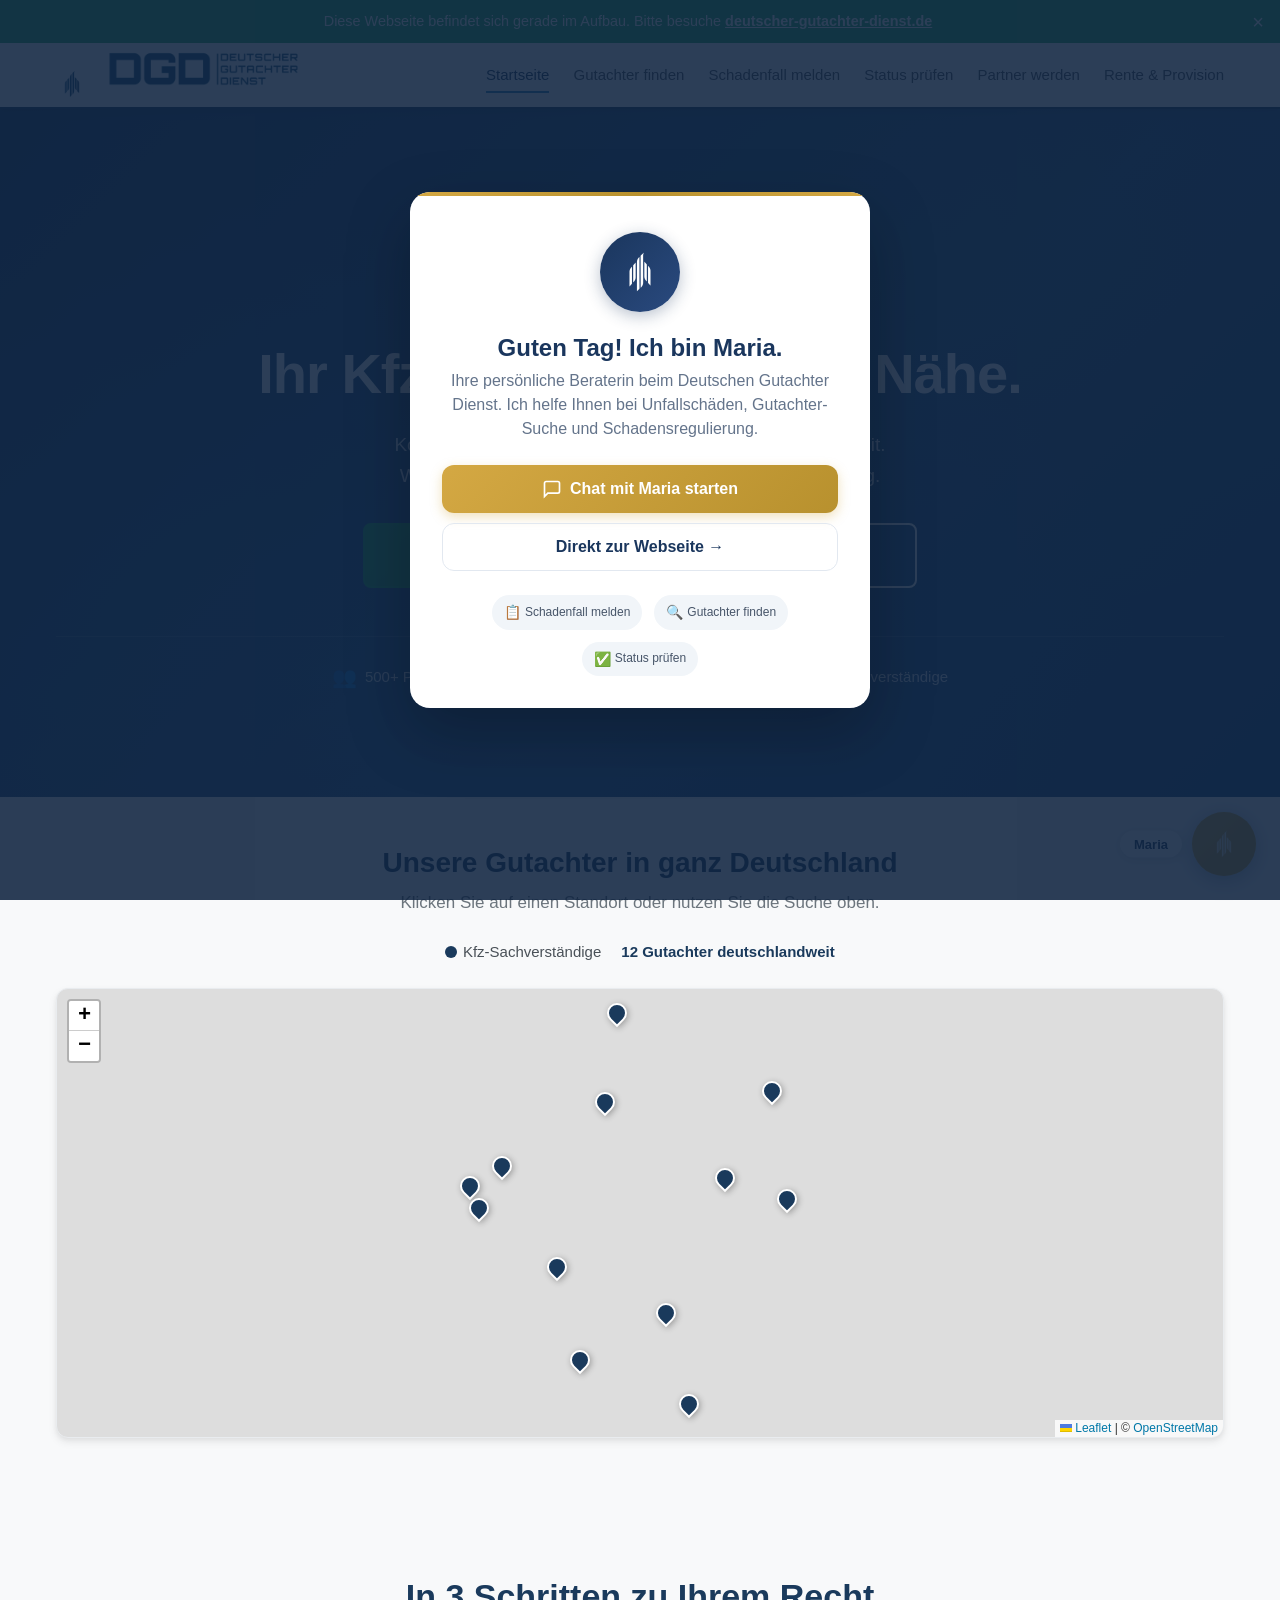
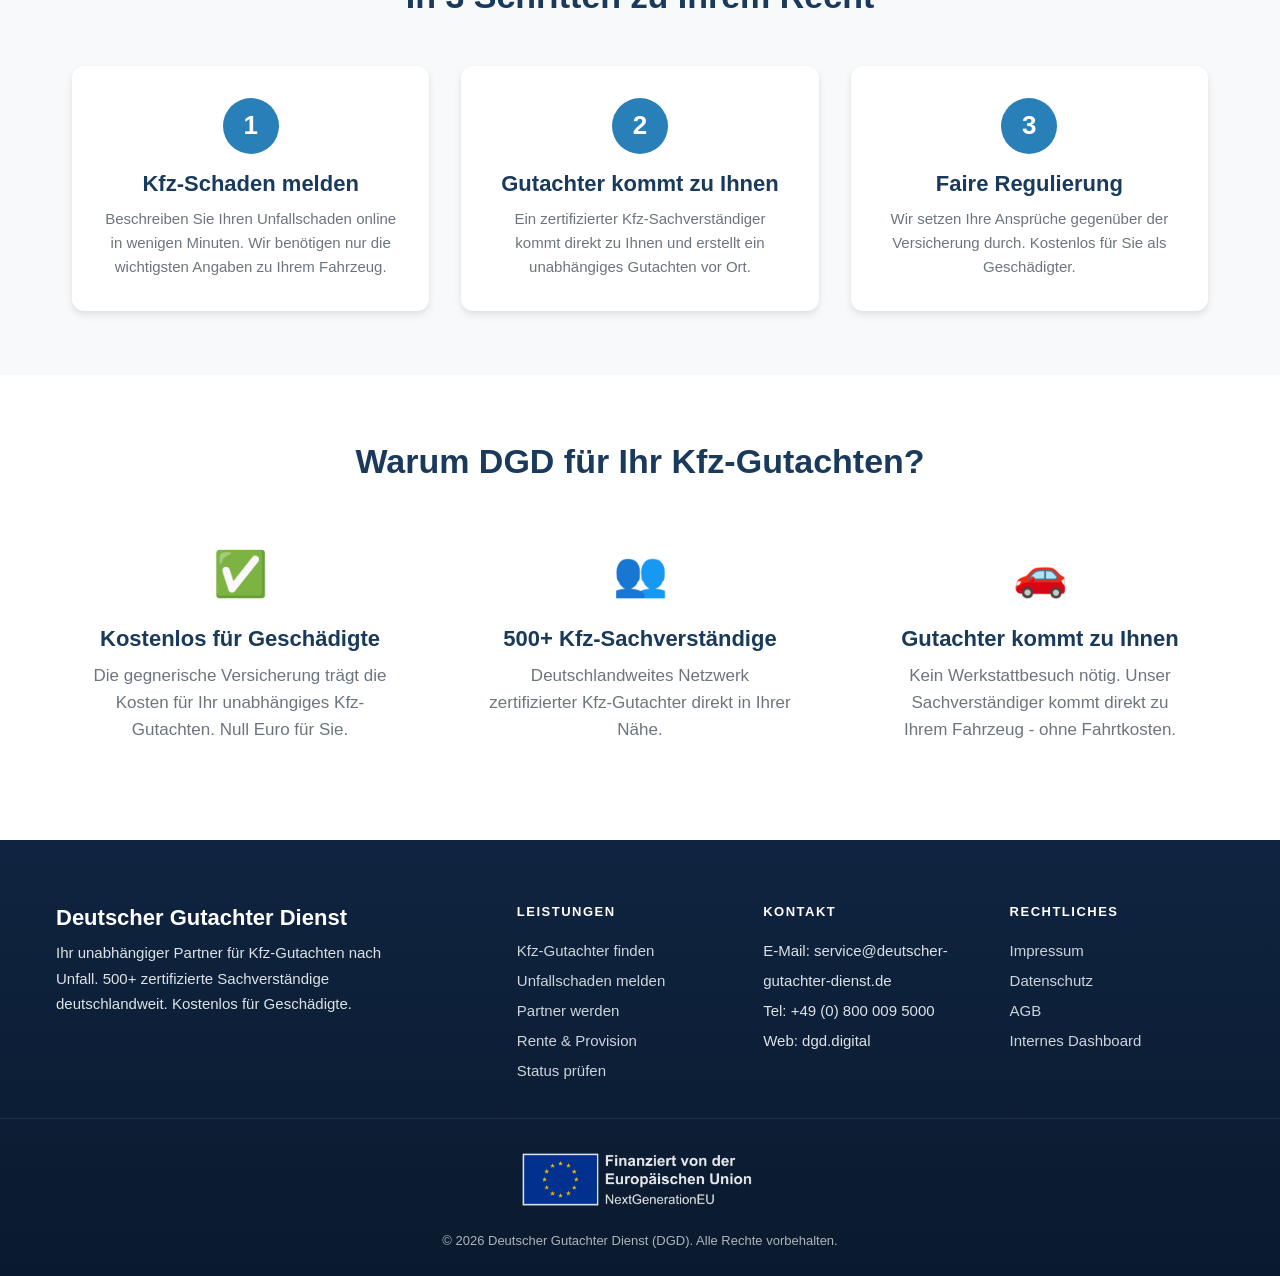
==== commit 2f050d46: "Restore: DGD Kundenportal website (lost during CRM sync) Restores complete DGD landing page with all" ====
--- a/index.html
+++ b/index.html
@@ -1,10 +1,935 @@
 <!DOCTYPE html>
-<html>
+<html lang="de">
 <head>
-    <meta http-equiv="refresh" content="0;url=/dashboard/">
-    <title>DGD Digital</title>
+    <meta charset="UTF-8">
+    <meta name="viewport" content="width=device-width, initial-scale=1.0">
+    <meta name="description" content="Kfz-Gutachter in Ihrer Nähe finden - kostenlos und unabhängig. Deutscher Gutachter Dienst: Unfallgutachten, Schadensregulierung, 500+ Partner deutschlandweit.">
+    <title>DGD - Ihr unabhängiger Kfz-Gutachter | Deutscher Gutachter Dienst</title>
+    <link rel="stylesheet" href="css/theme.css">
+    <link rel="stylesheet" href="lib/leaflet/leaflet.css" />
+    <link rel="stylesheet" href="css/portal.css">
+    <link rel="stylesheet" href="css/wizard.css">
 </head>
 <body>
-    <p>Weiterleitung zum <a href="/dashboard/">Dashboard</a>...</p>
+
+    <!-- Banner: Im Aufbau -->
+    <div class="dgd-construction-banner" id="constructionBanner">
+        <p>
+            Diese Webseite befindet sich gerade im Aufbau. Bitte besuche
+            <a href="https://deutscher-gutachter-dienst.de" target="_blank" rel="noopener">deutscher-gutachter-dienst.de</a>
+        </p>
+        <button class="dgd-construction-banner__close" aria-label="Hinweis schließen">&times;</button>
+    </div>
+
+    <!-- ================================================================= -->
+    <!-- Header / Navigation                                               -->
+    <!-- ================================================================= -->
+    <header class="dgd-header">
+        <div class="dgd-header__inner">
+            <a href="#start" class="dgd-header__logo">
+                <img src="img/dgd-falcon.png" alt="DGD Wanderfalke" class="dgd-header__falcon" width="32" height="32">
+                <img src="img/dgd-logo.png" alt="DGD - Deutscher Gutachter Dienst" class="dgd-header__logo-img">
+            </a>
+            <button class="dgd-header__menu-toggle" aria-label="Menü öffnen" aria-expanded="false">
+                &#9776;
+            </button>
+            <nav>
+                <ul class="dgd-header__nav">
+                    <li><a href="#start" class="active">Startseite</a></li>
+                    <li><a href="#gutachter">Gutachter finden</a></li>
+                    <li><a href="#melden">Schadenfall melden</a></li>
+                    <li><a href="#status">Status prüfen</a></li>
+                    <li><a href="#partner">Partner werden</a></li>
+                    <li><a href="#rente">Rente &amp; Provision</a></li>
+                </ul>
+            </nav>
+        </div>
+    </header>
+
+    <!-- ================================================================= -->
+    <!-- View: Landing Page                                                -->
+    <!-- ================================================================= -->
+    <div id="view-landing" class="dgd-view dgd-view--active">
+
+        <!-- Hero -->
+        <section class="dgd-hero">
+            <div class="dgd-container">
+                <p class="dgd-hero__eyebrow">Deutscher Gutachter Dienst</p>
+                <h1>Unfall gehabt?<br>Ihr Kfz-Gutachter in der Nähe.</h1>
+                <p class="dgd-hero__subtitle">
+                    Kostenlos für Geschädigte. Unabhängig. Deutschlandweit.<br>
+                    Wir kämpfen für Ihr Recht auf faire Schadensregulierung.
+                </p>
+                <div class="dgd-hero__actions">
+                    <a href="#gutachter" class="dgd-btn dgd-btn--primary dgd-btn--lg">
+                        Kfz-Gutachter finden
+                    </a>
+                    <a href="#melden" class="dgd-btn dgd-btn--outline dgd-btn--lg">
+                        Schaden melden
+                    </a>
+                </div>
+                <div class="dgd-hero__trust">
+                    <div class="dgd-trust-badge">
+                        <span class="dgd-trust-badge__icon">&#128101;</span>
+                        <span>500+ Partner</span>
+                    </div>
+                    <div class="dgd-trust-badge">
+                        <span class="dgd-trust-badge__icon">&#9989;</span>
+                        <span>Kostenlos für Geschädigte</span>
+                    </div>
+                    <div class="dgd-trust-badge">
+                        <span class="dgd-trust-badge__icon">&#128203;</span>
+                        <span>Zertifizierte Sachverständige</span>
+                    </div>
+                </div>
+            </div>
+        </section>
+
+        <!-- Landing Map -->
+        <section class="dgd-landing-map">
+            <div class="dgd-container">
+                <h2 class="dgd-landing-map__title">Unsere Gutachter in ganz Deutschland</h2>
+                <p class="dgd-landing-map__subtitle">Klicken Sie auf einen Standort oder nutzen Sie die Suche oben.</p>
+                <div class="dgd-landing-map__legend">
+                    <span class="dgd-legend-item"><span class="dgd-legend-dot" style="background:#1a3a5c"></span> Kfz-Sachverständige</span>
+                    <span id="landing-partner-count" class="dgd-landing-map__count"></span>
+                </div>
+                <div id="landing-map" class="dgd-map dgd-map--landing"></div>
+            </div>
+        </section>
+
+        <!-- 3-Schritte Prozess -->
+        <section class="dgd-steps">
+            <div class="dgd-container">
+                <h2 class="dgd-steps__title">In 3 Schritten zu Ihrem Recht</h2>
+                <div class="dgd-steps__grid">
+                    <div class="dgd-step">
+                        <div class="dgd-step__number">1</div>
+                        <h3>Kfz-Schaden melden</h3>
+                        <p>
+                            Beschreiben Sie Ihren Unfallschaden online in wenigen Minuten.
+                            Wir benötigen nur die wichtigsten Angaben zu Ihrem Fahrzeug.
+                        </p>
+                    </div>
+                    <div class="dgd-step">
+                        <div class="dgd-step__number">2</div>
+                        <h3>Gutachter kommt zu Ihnen</h3>
+                        <p>
+                            Ein zertifizierter Kfz-Sachverständiger kommt direkt zu Ihnen
+                            und erstellt ein unabhängiges Gutachten vor Ort.
+                        </p>
+                    </div>
+                    <div class="dgd-step">
+                        <div class="dgd-step__number">3</div>
+                        <h3>Faire Regulierung</h3>
+                        <p>
+                            Wir setzen Ihre Ansprüche gegenüber der Versicherung durch.
+                            Kostenlos für Sie als Geschädigter.
+                        </p>
+                    </div>
+                </div>
+            </div>
+        </section>
+
+        <!-- Info / Vorteile -->
+        <section class="dgd-info">
+            <div class="dgd-container">
+                <h2 class="dgd-text-center dgd-mb-lg">Warum DGD für Ihr Kfz-Gutachten?</h2>
+                <div class="dgd-info__grid">
+                    <div class="dgd-info__item">
+                        <div class="dgd-info__icon">&#9989;</div>
+                        <h4>Kostenlos für Geschädigte</h4>
+                        <p class="dgd-text-muted">
+                            Die gegnerische Versicherung trägt die Kosten für Ihr
+                            unabhängiges Kfz-Gutachten. Null Euro für Sie.
+                        </p>
+                    </div>
+                    <div class="dgd-info__item">
+                        <div class="dgd-info__icon">&#128101;</div>
+                        <h4>500+ Kfz-Sachverständige</h4>
+                        <p class="dgd-text-muted">
+                            Deutschlandweites Netzwerk zertifizierter
+                            Kfz-Gutachter direkt in Ihrer Nähe.
+                        </p>
+                    </div>
+                    <div class="dgd-info__item">
+                        <div class="dgd-info__icon">&#128663;</div>
+                        <h4>Gutachter kommt zu Ihnen</h4>
+                        <p class="dgd-text-muted">
+                            Kein Werkstattbesuch nötig. Unser Sachverständiger kommt
+                            direkt zu Ihrem Fahrzeug - ohne Fahrtkosten.
+                        </p>
+                    </div>
+                </div>
+            </div>
+        </section>
+
+    </div>
+
+    <!-- ================================================================= -->
+    <!-- View: Gutachter finden (DGDWizard Fullscreen)                     -->
+    <!-- ================================================================= -->
+    <div id="view-wizard" class="dgd-view">
+        <div id="gutachter-wizard-mount"></div>
+    </div>
+
+    <!-- ================================================================= -->
+    <!-- View: Schadenfall melden                                          -->
+    <!-- ================================================================= -->
+    <div id="view-report-form" class="dgd-view">
+        <div class="dgd-container">
+
+            <!-- Page Header -->
+            <div class="dgd-report-header">
+                <div class="dgd-report-header__icon">
+                    <svg width="48" height="48" viewBox="0 0 24 24" fill="none" stroke="currentColor"
+                         stroke-width="1.5" stroke-linecap="round" stroke-linejoin="round">
+                        <path d="M9 5H7a2 2 0 00-2 2v12a2 2 0 002 2h10a2 2 0 002-2V7a2 2 0 00-2-2h-2"/>
+                        <rect x="9" y="3" width="6" height="4" rx="1"/>
+                        <path d="M9 14l2 2 4-4"/>
+                    </svg>
+                </div>
+                <h2 class="dgd-report-header__title">Schadenfall melden</h2>
+                <p class="dgd-report-header__subtitle">
+                    Füllen Sie das Formular aus und wir kümmern uns um alles Weitere.
+                    Kostenlos für Geschädigte.
+                </p>
+            </div>
+
+            <!-- Partner Badge -->
+            <div id="selected-partner-badge" class="dgd-partner-badge dgd-hidden">
+                <span class="dgd-partner-badge__icon">&#128100;</span>
+                <div class="dgd-partner-badge__info">
+                    <strong id="partner-badge-name"></strong>
+                    <span id="partner-badge-detail"></span>
+                </div>
+                <button type="button" id="partner-badge-remove" class="dgd-partner-badge__remove">&times;</button>
+            </div>
+
+            <form id="report-form" class="dgd-form dgd-report-form" novalidate>
+
+                <!-- Section 1: Kontaktdaten -->
+                <fieldset class="dgd-report-section">
+                    <legend class="dgd-report-section__legend">
+                        <span class="dgd-report-section__number">1</span>
+                        <span>Ihre Kontaktdaten</span>
+                    </legend>
+
+                    <div class="dgd-form__row">
+                        <div class="dgd-form__group">
+                            <label class="dgd-form__label dgd-form__label--required" for="field-name">
+                                Vollständiger Name
+                            </label>
+                            <input type="text" id="field-name" class="dgd-form__input dgd-form__input--lg"
+                                   placeholder="Max Mustermann" required>
+                            <div class="dgd-form__error">Bitte geben Sie Ihren Namen ein.</div>
+                        </div>
+                        <div class="dgd-form__group">
+                            <label class="dgd-form__label dgd-form__label--required" for="field-email">
+                                E-Mail-Adresse
+                            </label>
+                            <input type="email" id="field-email" class="dgd-form__input dgd-form__input--lg"
+                                   placeholder="max@beispiel.de" required>
+                            <div class="dgd-form__error">Bitte geben Sie eine gültige E-Mail-Adresse ein.</div>
+                        </div>
+                    </div>
+
+                    <div class="dgd-form__group">
+                        <label class="dgd-form__label dgd-form__label--required" for="field-phone">
+                            Telefonnummer
+                        </label>
+                        <input type="tel" id="field-phone" class="dgd-form__input dgd-form__input--lg"
+                               placeholder="+49 170 1234567" required>
+                        <div class="dgd-form__error">Bitte geben Sie Ihre Telefonnummer ein.</div>
+                    </div>
+                </fieldset>
+
+                <!-- Section 2: Schadendetails -->
+                <fieldset class="dgd-report-section">
+                    <legend class="dgd-report-section__legend">
+                        <span class="dgd-report-section__number">2</span>
+                        <span>Angaben zum Schaden</span>
+                    </legend>
+
+                    <div class="dgd-form__row">
+                        <div class="dgd-form__group">
+                            <label class="dgd-form__label dgd-form__label--required" for="field-damage-type">
+                                Schadensart
+                            </label>
+                            <select id="field-damage-type" class="dgd-form__select dgd-form__select--lg" required>
+                                <option value="kfz_haftpflicht" selected>Kfz-Haftpflichtschaden</option>
+                                <option value="kfz_kasko">Kfz-Kaskoschaden</option>
+                            </select>
+                            <div class="dgd-form__error">Bitte wählen Sie eine Schadensart.</div>
+                        </div>
+                        <div class="dgd-form__group">
+                            <label class="dgd-form__label dgd-form__label--required" for="field-location">
+                                Ort des Schadens
+                            </label>
+                            <input type="text" id="field-location" class="dgd-form__input dgd-form__input--lg"
+                                   placeholder="z.B. Berlin, Hauptstraße 12" required>
+                            <div class="dgd-form__error">Bitte geben Sie den Ort des Schadens ein.</div>
+                        </div>
+                    </div>
+
+                    <div class="dgd-form__group">
+                        <label class="dgd-form__label dgd-form__label--required" for="field-description">
+                            Beschreibung des Schadens
+                        </label>
+                        <textarea id="field-description" class="dgd-form__textarea dgd-form__textarea--lg"
+                                  placeholder="Beschreiben Sie den Unfallhergang und die Schäden..."
+                                  required></textarea>
+                        <div class="dgd-form__hint" id="description-hint">Mindestens 20 Zeichen empfohlen</div>
+                        <div class="dgd-form__error">Bitte beschreiben Sie den Schaden.</div>
+                    </div>
+                </fieldset>
+
+                <!-- Section 3: Fotos -->
+                <fieldset class="dgd-report-section">
+                    <legend class="dgd-report-section__legend">
+                        <span class="dgd-report-section__number">3</span>
+                        <span>Fotos hochladen</span>
+                        <span class="dgd-report-section__optional">(optional)</span>
+                    </legend>
+
+                    <div class="dgd-upload-zone" id="photo-upload-zone">
+                        <div class="dgd-upload-zone__icon">
+                            <svg width="40" height="40" viewBox="0 0 24 24" fill="none"
+                                 stroke="currentColor" stroke-width="1.5"
+                                 stroke-linecap="round" stroke-linejoin="round">
+                                <path d="M21 15v4a2 2 0 01-2 2H5a2 2 0 01-2-2v-4"/>
+                                <polyline points="17 8 12 3 7 8"/>
+                                <line x1="12" y1="3" x2="12" y2="15"/>
+                            </svg>
+                        </div>
+                        <p class="dgd-upload-zone__text">
+                            Fotos hierher ziehen oder
+                            <button type="button" class="dgd-upload-zone__browse">Dateien auswählen</button>
+                        </p>
+                        <p class="dgd-upload-zone__hint">JPG, PNG oder PDF. Max. 10 MB pro Datei.</p>
+                        <input type="file" id="photo-upload-input" class="dgd-hidden"
+                               multiple accept="image/*,.pdf">
+                        <div class="dgd-upload-zone__preview" id="photo-preview"></div>
+                    </div>
+                </fieldset>
+
+                <!-- Submit -->
+                <div class="dgd-report-submit">
+                    <button type="submit" class="dgd-btn dgd-btn--primary dgd-btn--lg dgd-btn--full">
+                        <svg width="20" height="20" viewBox="0 0 24 24" fill="none"
+                             stroke="currentColor" stroke-width="2"
+                             stroke-linecap="round" stroke-linejoin="round">
+                            <line x1="22" y1="2" x2="11" y2="13"/>
+                            <polygon points="22 2 15 22 11 13 2 9 22 2"/>
+                        </svg>
+                        Schadenfall absenden
+                    </button>
+                    <div class="dgd-report-submit__trust">
+                        <span>&#128274; SSL-verschlüsselt</span>
+                        <span>&#128337; Antwort innerhalb 24h</span>
+                        <span>&#9989; Kostenlos für Geschädigte</span>
+                    </div>
+                </div>
+
+            </form>
+        </div>
+    </div>
+
+    <!-- ================================================================= -->
+    <!-- View: Status prüfen                                              -->
+    <!-- ================================================================= -->
+    <div id="view-status-check" class="dgd-view">
+        <div class="dgd-container">
+            <section class="dgd-status-check">
+                <h2>Status Ihres Schadenfalls</h2>
+                <p class="dgd-text-muted">
+                    Geben Sie Ihre Fallnummer ein, um den aktuellen Stand Ihres
+                    Schadenfalls abzurufen.
+                </p>
+
+                <form id="status-form" class="dgd-status-check__form">
+                    <input type="text" id="field-case-id" class="dgd-form__input"
+                           placeholder="Fallnummer eingeben (z.B. DGD-20260305-ABC1)" required>
+                    <button type="submit" class="dgd-btn dgd-btn--secondary">
+                        Status abrufen
+                    </button>
+                </form>
+
+                <div id="status-result"></div>
+            </section>
+        </div>
+    </div>
+
+    <!-- ================================================================= -->
+    <!-- View: Partner werden (Warteliste)                                 -->
+    <!-- ================================================================= -->
+    <div id="view-partner" class="dgd-view">
+        <div class="dgd-container">
+            <div class="dgd-section">
+                <h2>Als Kfz-Gutachter Partner werden</h2>
+                <p class="dgd-text-muted">
+                    Sie sind Kfz-Sachverständiger und möchten Teil unseres deutschlandweiten
+                    Netzwerks werden? Registrieren Sie sich auf unserer Warteliste.
+                    Wir prüfen Ihre Qualifikationen und melden uns innerhalb von 48 Stunden.
+                </p>
+
+                <form id="partner-form" class="dgd-form dgd-mt-lg">
+                    <!-- Persönliche Daten -->
+                    <h3>Persönliche Daten</h3>
+                    <div class="dgd-form__row">
+                        <div class="dgd-form__group">
+                            <label>Vollständiger Name *</label>
+                            <input type="text" id="partner-name" class="dgd-form__input" required placeholder="Max Mustermann">
+                        </div>
+                        <div class="dgd-form__group">
+                            <label>Unternehmen</label>
+                            <input type="text" id="partner-company" class="dgd-form__input" placeholder="Mustermann Gutachten GmbH">
+                        </div>
+                    </div>
+                    <div class="dgd-form__row">
+                        <div class="dgd-form__group">
+                            <label>E-Mail-Adresse *</label>
+                            <input type="email" id="partner-email" class="dgd-form__input" required placeholder="max@beispiel.de">
+                        </div>
+                        <div class="dgd-form__group">
+                            <label>Telefonnummer *</label>
+                            <input type="tel" id="partner-phone" class="dgd-form__input" required placeholder="+49 170 1234567">
+                        </div>
+                    </div>
+
+                    <!-- Fachgebiet -->
+                    <h3 class="dgd-mt-lg">Fachgebiet</h3>
+                    <div class="dgd-form__row">
+                        <div class="dgd-form__group">
+                            <label>Spezialisierung *</label>
+                            <select id="partner-specialty" class="dgd-form__input" required>
+                                <option value="">-- Bitte wählen --</option>
+                                <option value="kfz">Kfz-Sachverständiger</option>
+                            </select>
+                        </div>
+                        <div class="dgd-form__group">
+                            <label>Berufserfahrung (Jahre)</label>
+                            <input type="number" id="partner-experience" class="dgd-form__input" min="0" max="50" placeholder="z.B. 10">
+                        </div>
+                    </div>
+                    <div class="dgd-form__group" id="partner-other-wrap" style="display:none">
+                        <label>Sonstiges Fachgebiet</label>
+                        <input type="text" id="partner-other-specialty" class="dgd-form__input" placeholder="Beschreiben Sie Ihr Fachgebiet">
+                    </div>
+                    <div class="dgd-form__group">
+                        <label>Zertifizierungen / Qualifikationen</label>
+                        <input type="text" id="partner-certifications" class="dgd-form__input" placeholder="z.B. DEKRA, TÜV, IHK, BDSF">
+                    </div>
+
+                    <!-- Standort -->
+                    <h3 class="dgd-mt-lg">Standort</h3>
+                    <div class="dgd-form__row">
+                        <div class="dgd-form__group">
+                            <label>Postleitzahl *</label>
+                            <input type="text" id="partner-plz" class="dgd-form__input" required placeholder="z.B. 10115" pattern="[0-9]{5}">
+                        </div>
+                        <div class="dgd-form__group">
+                            <label>Stadt *</label>
+                            <input type="text" id="partner-city" class="dgd-form__input" required placeholder="z.B. Berlin">
+                        </div>
+                    </div>
+
+                    <!-- Nachricht -->
+                    <div class="dgd-form__group">
+                        <label>Nachricht (optional)</label>
+                        <textarea id="partner-message" class="dgd-form__input dgd-form__textarea" rows="4"
+                            placeholder="Erzählen Sie uns etwas über sich und warum Sie Partner werden möchten..."></textarea>
+                    </div>
+
+                    <button type="submit" class="dgd-btn dgd-btn--primary dgd-btn--lg dgd-mt-lg">
+                        Auf die Warteliste setzen
+                    </button>
+                </form>
+
+                <div id="partner-success" class="dgd-alert dgd-alert--success dgd-hidden dgd-mt-lg">
+                    <strong>Vielen Dank für Ihre Registrierung!</strong><br>
+                    Wir prüfen Ihre Anfrage und melden uns innerhalb von 48 Stunden bei Ihnen.
+                </div>
+                <div id="partner-error" class="dgd-alert dgd-alert--error dgd-hidden dgd-mt-lg"></div>
+            </div>
+        </div>
+    </div>
+
+    <!-- ================================================================= -->
+    <!-- View: Rente & Lifetime Provision                                  -->
+    <!-- ================================================================= -->
+    <div id="view-rente" class="dgd-view">
+
+        <!-- Hero -->
+        <section class="dgd-rente-hero">
+            <div class="dgd-container">
+                <p class="dgd-hero__eyebrow">DGD Partnerprogramm f&uuml;r Gutachter im Ruhestand</p>
+                <h1>Ihre Expertise.<br>Ihr Netzwerk.<br>Ihre Rente &mdash; aufgeh&uuml;bscht.</h1>
+                <p class="dgd-hero__subtitle">
+                    Sie gehen in den Ruhestand, aber Ihr Name und Ihre Kontakte sind Gold wert?<br>
+                    Verdienen Sie <strong>lebenslang</strong> an jeder Empfehlung &mdash; ohne einen Finger zu r&uuml;hren.
+                </p>
+                <div class="dgd-hero__actions">
+                    <a href="#rente-form" class="dgd-btn dgd-btn--primary dgd-btn--lg" onclick="document.getElementById('rente-signup').scrollIntoView({behavior:'smooth'});return false;">
+                        Jetzt Provision sichern
+                    </a>
+                    <a href="tel:+498000095000" class="dgd-btn dgd-btn--outline dgd-btn--lg">
+                        Pers&ouml;nlich beraten lassen
+                    </a>
+                </div>
+                <div class="dgd-hero__trust">
+                    <div class="dgd-trust-badge">
+                        <span class="dgd-trust-badge__icon">&#128176;</span>
+                        <span>Lebenslange Provision</span>
+                    </div>
+                    <div class="dgd-trust-badge">
+                        <span class="dgd-trust-badge__icon">&#128165;</span>
+                        <span>Kein Aufwand</span>
+                    </div>
+                    <div class="dgd-trust-badge">
+                        <span class="dgd-trust-badge__icon">&#128188;</span>
+                        <span>Vertrag in 5 Minuten</span>
+                    </div>
+                </div>
+            </div>
+        </section>
+
+        <!-- So funktioniert's -->
+        <section class="dgd-rente-how">
+            <div class="dgd-container">
+                <h2 class="dgd-text-center">So einfach funktioniert&rsquo;s</h2>
+                <p class="dgd-text-center dgd-text-muted dgd-mb-lg">Drei Schritte zu Ihrem passiven Einkommen</p>
+                <div class="dgd-steps__grid">
+                    <div class="dgd-step">
+                        <div class="dgd-step__number">1</div>
+                        <h3>Registrieren</h3>
+                        <p>
+                            Melden Sie sich als DGD-Empfehlungspartner an.
+                            Dauert keine 5 Minuten &mdash; kostenlos und unverbindlich.
+                        </p>
+                    </div>
+                    <div class="dgd-step">
+                        <div class="dgd-step__number">2</div>
+                        <h3>Empfehlen</h3>
+                        <p>
+                            Ein Bekannter hat einen Unfall? Geben Sie einfach unsere
+                            Nummer weiter oder leiten Sie den Kontakt an uns.
+                        </p>
+                    </div>
+                    <div class="dgd-step">
+                        <div class="dgd-step__number">3</div>
+                        <h3>Kassieren</h3>
+                        <p>
+                            F&uuml;r jeden vermittelten Gutachtenauftrag erhalten Sie
+                            eine Provision &mdash; <strong>lebenslang, automatisch, garantiert</strong>.
+                        </p>
+                    </div>
+                </div>
+            </div>
+        </section>
+
+        <!-- Vorteile -->
+        <section class="dgd-rente-benefits">
+            <div class="dgd-container">
+                <h2 class="dgd-text-center dgd-mb-lg">Warum Gutachter im Ruhestand auf DGD setzen</h2>
+                <div class="dgd-info__grid">
+                    <div class="dgd-info__item">
+                        <div class="dgd-info__icon">&#128176;</div>
+                        <h4>Lebenslange Provision</h4>
+                        <p class="dgd-text-muted">
+                            Keine Einmal-Zahlung. Solange &uuml;ber Sie vermittelte Kunden
+                            Gutachten beauftragen, verdienen Sie mit &mdash; Jahr f&uuml;r Jahr.
+                        </p>
+                    </div>
+                    <div class="dgd-info__item">
+                        <div class="dgd-info__icon">&#128564;</div>
+                        <h4>Null Aufwand</h4>
+                        <p class="dgd-text-muted">
+                            Kein B&uuml;ro, keine Termine, kein Stress. Sie genie&szlig;en
+                            Ihren Ruhestand &mdash; die Provision kommt automatisch.
+                        </p>
+                    </div>
+                    <div class="dgd-info__item">
+                        <div class="dgd-info__icon">&#127775;</div>
+                        <h4>Ihr Name lebt weiter</h4>
+                        <p class="dgd-text-muted">
+                            Jahrzehnte Erfahrung und Reputation gehen nicht verloren.
+                            Empfehlen Sie DGD und Ihr guter Name arbeitet f&uuml;r Sie.
+                        </p>
+                    </div>
+                    <div class="dgd-info__item">
+                        <div class="dgd-info__icon">&#128200;</div>
+                        <h4>Transparentes Dashboard</h4>
+                        <p class="dgd-text-muted">
+                            Sehen Sie jederzeit, wie viele Empfehlungen aktiv sind
+                            und was Sie verdient haben &mdash; alles online einsehbar.
+                        </p>
+                    </div>
+                    <div class="dgd-info__item">
+                        <div class="dgd-info__icon">&#128101;</div>
+                        <h4>500+ aktive Partner</h4>
+                        <p class="dgd-text-muted">
+                            Sie kommen in ein starkes Netzwerk. Viele ehemalige
+                            Kollegen nutzen DGD bereits &mdash; fragen Sie nach.
+                        </p>
+                    </div>
+                    <div class="dgd-info__item">
+                        <div class="dgd-info__icon">&#128274;</div>
+                        <h4>Vertragssicherheit</h4>
+                        <p class="dgd-text-muted">
+                            Klarer Partnervertrag, monatliche Abrechnung,
+                            p&uuml;nktliche Auszahlung. Kein Kleingedrucktes.
+                        </p>
+                    </div>
+                </div>
+            </div>
+        </section>
+
+        <!-- Rechenbeispiel -->
+        <section class="dgd-rente-calc">
+            <div class="dgd-container">
+                <div class="dgd-rente-calc__card">
+                    <h2>Rechenbeispiel: Was bringt das?</h2>
+                    <p class="dgd-text-muted">Konservativ gerechnet &mdash; echte Partner verdienen oft mehr.</p>
+                    <div class="dgd-rente-calc__grid">
+                        <div class="dgd-rente-calc__item">
+                            <span class="dgd-rente-calc__value">2&ndash;3</span>
+                            <span class="dgd-rente-calc__label">Empfehlungen pro Monat</span>
+                        </div>
+                        <div class="dgd-rente-calc__item">
+                            <span class="dgd-rente-calc__value">&times;</span>
+                            <span class="dgd-rente-calc__label">&nbsp;</span>
+                        </div>
+                        <div class="dgd-rente-calc__item">
+                            <span class="dgd-rente-calc__value">50&ndash;150&thinsp;&euro;</span>
+                            <span class="dgd-rente-calc__label">Provision pro Auftrag</span>
+                        </div>
+                        <div class="dgd-rente-calc__item">
+                            <span class="dgd-rente-calc__value">=</span>
+                            <span class="dgd-rente-calc__label">&nbsp;</span>
+                        </div>
+                        <div class="dgd-rente-calc__item dgd-rente-calc__item--highlight">
+                            <span class="dgd-rente-calc__value">100&ndash;450&thinsp;&euro;</span>
+                            <span class="dgd-rente-calc__label">Extra pro Monat</span>
+                        </div>
+                    </div>
+                    <p class="dgd-rente-calc__note">
+                        Das sind <strong>1.200&ndash;5.400&thinsp;&euro; pro Jahr</strong> &mdash; f&uuml;r einen Anruf hier und da.
+                        Und das Beste: Die Provision l&auml;uft weiter, solange der Kunde bei DGD bleibt.
+                    </p>
+                </div>
+            </div>
+        </section>
+
+        <!-- Testimonial -->
+        <section class="dgd-rente-testimonial">
+            <div class="dgd-container">
+                <blockquote class="dgd-rente-quote">
+                    <p>
+                        &bdquo;Seit ich in Rente bin, empfehle ich DGD an meine alten Kontakte.
+                        Letzten Monat kamen 320&thinsp;&euro; rein &mdash; f&uuml;r vielleicht
+                        drei Telefonate. Besser als jede Zusatzversicherung.&ldquo;
+                    </p>
+                    <footer>
+                        <strong>Horst M.</strong>, ehem. Kfz-Sachverst&auml;ndiger aus Kassel, DGD-Partner seit 2025
+                    </footer>
+                </blockquote>
+            </div>
+        </section>
+
+        <!-- Signup Form -->
+        <section class="dgd-rente-signup" id="rente-signup">
+            <div class="dgd-container">
+                <div class="dgd-section">
+                    <h2>Jetzt als Empfehlungspartner registrieren</h2>
+                    <p class="dgd-text-muted">
+                        Kostenlos, unverbindlich, in 5 Minuten erledigt. Wir rufen Sie an
+                        und erkl&auml;ren alles Weitere pers&ouml;nlich.
+                    </p>
+
+                    <form id="rente-form" class="dgd-form dgd-mt-lg">
+                        <div class="dgd-form__row">
+                            <div class="dgd-form__group">
+                                <label class="dgd-form__label dgd-form__label--required" for="rente-name">Vollst&auml;ndiger Name</label>
+                                <input type="text" id="rente-name" class="dgd-form__input dgd-form__input--lg" placeholder="Max Mustermann" required>
+                                <div class="dgd-form__error">Bitte geben Sie Ihren Namen ein.</div>
+                            </div>
+                            <div class="dgd-form__group">
+                                <label class="dgd-form__label dgd-form__label--required" for="rente-phone">Telefonnummer</label>
+                                <input type="tel" id="rente-phone" class="dgd-form__input dgd-form__input--lg" placeholder="+49 170 1234567" required>
+                                <div class="dgd-form__error">Bitte geben Sie Ihre Telefonnummer ein.</div>
+                            </div>
+                        </div>
+                        <div class="dgd-form__row">
+                            <div class="dgd-form__group">
+                                <label class="dgd-form__label" for="rente-email">E-Mail-Adresse</label>
+                                <input type="email" id="rente-email" class="dgd-form__input dgd-form__input--lg" placeholder="max@beispiel.de">
+                            </div>
+                            <div class="dgd-form__group">
+                                <label class="dgd-form__label" for="rente-plz">PLZ / Ort</label>
+                                <input type="text" id="rente-plz" class="dgd-form__input dgd-form__input--lg" placeholder="z.B. 35394 Gie&szlig;en">
+                            </div>
+                        </div>
+                        <div class="dgd-form__row">
+                            <div class="dgd-form__group">
+                                <label class="dgd-form__label" for="rente-experience">Jahre als Gutachter</label>
+                                <input type="number" id="rente-experience" class="dgd-form__input dgd-form__input--lg" min="0" max="60" placeholder="z.B. 25">
+                            </div>
+                            <div class="dgd-form__group">
+                                <label class="dgd-form__label" for="rente-retirement">Ruhestand ab</label>
+                                <select id="rente-retirement" class="dgd-form__select dgd-form__select--lg">
+                                    <option value="">-- Bitte w&auml;hlen --</option>
+                                    <option value="already">Bereits im Ruhestand</option>
+                                    <option value="2026">2026</option>
+                                    <option value="2027">2027</option>
+                                    <option value="2028">2028</option>
+                                    <option value="later">Sp&auml;ter / unsicher</option>
+                                </select>
+                            </div>
+                        </div>
+                        <div class="dgd-form__group">
+                            <label class="dgd-form__label" for="rente-message">Nachricht (optional)</label>
+                            <textarea id="rente-message" class="dgd-form__textarea dgd-form__textarea--lg" rows="3"
+                                placeholder="z.B. &bdquo;Ich habe 30 Jahre in M&uuml;nchen gearbeitet und kenne viele Werkst&auml;tten...&ldquo;"></textarea>
+                        </div>
+
+                        <button type="submit" class="dgd-btn dgd-btn--primary dgd-btn--lg dgd-btn--full dgd-mt-md">
+                            Unverbindlich anmelden &mdash; Wir rufen Sie an
+                        </button>
+                        <p class="dgd-text-center dgd-text-muted" style="margin-top:0.75rem;font-size:0.85rem;">
+                            &#128274; Ihre Daten sind sicher. Keine Weitergabe an Dritte.
+                        </p>
+                    </form>
+
+                    <div id="rente-success" class="dgd-alert dgd-alert--success dgd-hidden dgd-mt-lg">
+                        <strong>Vielen Dank f&uuml;r Ihr Interesse!</strong><br>
+                        Wir melden uns innerhalb von 24 Stunden pers&ouml;nlich bei Ihnen und besprechen alles Weitere.
+                    </div>
+                    <div id="rente-error" class="dgd-alert dgd-alert--error dgd-hidden dgd-mt-lg"></div>
+                </div>
+            </div>
+        </section>
+
+        <!-- FAQ -->
+        <section class="dgd-rente-faq">
+            <div class="dgd-container">
+                <h2 class="dgd-text-center dgd-mb-lg">H&auml;ufige Fragen</h2>
+                <div class="dgd-rente-faq__list">
+                    <details class="dgd-rente-faq__item">
+                        <summary>Muss ich noch aktiv als Gutachter arbeiten?</summary>
+                        <p>Nein. Sie m&uuml;ssen keinerlei Gutachten erstellen. Sie empfehlen lediglich DGD weiter &mdash; den Rest &uuml;bernehmen unsere aktiven Partner.</p>
+                    </details>
+                    <details class="dgd-rente-faq__item">
+                        <summary>Wie hoch ist die Provision genau?</summary>
+                        <p>Die Provision richtet sich nach dem Auftragsvolumen und wird individuell vereinbart. Im Schnitt liegen Empfehlungsprovisionen zwischen 50 und 150&thinsp;&euro; pro vermitteltem Gutachten.</p>
+                    </details>
+                    <details class="dgd-rente-faq__item">
+                        <summary>Was hei&szlig;t &bdquo;lebenslang&ldquo;?</summary>
+                        <p>Solange der von Ihnen vermittelte Kunde &uuml;ber DGD Gutachten in Auftrag gibt, erhalten Sie Ihre Provision. Es gibt keine zeitliche Begrenzung.</p>
+                    </details>
+                    <details class="dgd-rente-faq__item">
+                        <summary>Kostet mich die Anmeldung etwas?</summary>
+                        <p>Nein. Die Registrierung und Teilnahme am Empfehlungsprogramm ist v&ouml;llig kostenlos. Es gibt keine versteckten Geb&uuml;hren.</p>
+                    </details>
+                    <details class="dgd-rente-faq__item">
+                        <summary>Wann und wie werde ich bezahlt?</summary>
+                        <p>Die Provision wird monatlich abgerechnet und per &Uuml;berweisung auf Ihr Konto ausgezahlt. Sie erhalten eine transparente Abrechnung.</p>
+                    </details>
+                </div>
+            </div>
+        </section>
+
+    </div>
+
+    <!-- ================================================================= -->
+    <!-- View: Impressum                                                   -->
+    <!-- ================================================================= -->
+    <div id="view-impressum" class="dgd-view">
+        <div class="dgd-container">
+            <div class="dgd-legal">
+                <h1>Impressum</h1>
+                <h2>Angaben gemäß § 5 TMG</h2>
+                <p><strong>DGD Deutscher Gutachter Dienst GmbH</strong><br>
+                Kerkrader Straße 9<br>
+                35394 Gießen</p>
+                <h2>Vertreten durch</h2>
+                <p>Geschäftsführer: Daniel L. Aguirre</p>
+                <h2>Kontakt</h2>
+                <p>Telefon: +49 (0) 800 009 5000<br>
+                E-Mail: service@deutscher-gutachter-dienst.de</p>
+                <h2>Registereintrag</h2>
+                <p>Eintragung im Handelsregister.<br>
+                Registergericht: Amtsgericht Gießen<br>
+                Registernummer: HRB 10465</p>
+                <h2>Umsatzsteuer-ID</h2>
+                <p>Umsatzsteuer-Identifikationsnummer gemäß § 27 a Umsatzsteuergesetz:<br>
+                DE341455251</p>
+                <h2>Berufsbezeichnung und berufsrechtliche Regelungen</h2>
+                <p>Berufsbezeichnung: Sachverständige / Gutachter<br>
+                Zuständige Kammer: IHK Gießen-Friedberg<br>
+                Verliehen in: Deutschland</p>
+                <h2>Streitschlichtung</h2>
+                <p>Die Europäische Kommission stellt eine Plattform zur Online-Streitbeilegung (OS) bereit:
+                <a href="https://ec.europa.eu/consumers/odr" target="_blank" rel="noopener">https://ec.europa.eu/consumers/odr</a>.</p>
+                <p>Wir sind nicht bereit oder verpflichtet, an Streitbeilegungsverfahren vor einer Verbraucherschlichtungsstelle teilzunehmen.</p>
+                <h2>Haftung für Inhalte</h2>
+                <p>Als Diensteanbieter sind wir gemäß § 7 Abs.1 TMG für eigene Inhalte auf diesen Seiten nach den allgemeinen Gesetzen verantwortlich. Nach §§ 8 bis 10 TMG sind wir als Diensteanbieter jedoch nicht verpflichtet, übermittelte oder gespeicherte fremde Informationen zu überwachen.</p>
+                <h2>Haftung für Links</h2>
+                <p>Unser Angebot enthält Links zu externen Websites Dritter, auf deren Inhalte wir keinen Einfluss haben. Für die Inhalte der verlinkten Seiten ist stets der jeweilige Anbieter oder Betreiber der Seiten verantwortlich.</p>
+                <h2>Urheberrecht</h2>
+                <p>Die durch die Seitenbetreiber erstellten Inhalte und Werke auf diesen Seiten unterliegen dem deutschen Urheberrecht.</p>
+            </div>
+        </div>
+    </div>
+
+    <!-- ================================================================= -->
+    <!-- View: Datenschutz                                                 -->
+    <!-- ================================================================= -->
+    <div id="view-datenschutz" class="dgd-view">
+        <div class="dgd-container">
+            <div class="dgd-legal">
+                <h1>Datenschutzerklärung</h1>
+                <h2>1. Datenschutz auf einen Blick</h2>
+                <h3>Allgemeine Hinweise</h3>
+                <p>Die folgenden Hinweise geben einen einfachen Überblick darüber, was mit Ihren personenbezogenen Daten passiert, wenn Sie diese Website besuchen.</p>
+                <h3>Datenerfassung auf dieser Website</h3>
+                <p><strong>Wer ist verantwortlich für die Datenerfassung auf dieser Website?</strong><br>
+                DGD Deutscher Gutachter Dienst GmbH<br>
+                Kerkrader Straße 9, 35394 Gießen<br>
+                E-Mail: service@deutscher-gutachter-dienst.de<br>
+                Telefon: +49 (0) 800 009 5000</p>
+                <h2>2. Hosting</h2>
+                <p>Diese Website wird bei einem externen Dienstleister gehostet. Die personenbezogenen Daten werden auf den Servern des Hosters gespeichert. Der Einsatz erfolgt auf Grundlage von Art. 6 Abs. 1 lit. f DSGVO.</p>
+                <h2>3. Allgemeine Hinweise und Pflichtinformationen</h2>
+                <h3>Hinweis zur verantwortlichen Stelle</h3>
+                <p>DGD Deutscher Gutachter Dienst GmbH<br>
+                Kerkrader Straße 9, 35394 Gießen<br>
+                Geschäftsführer: Daniel L. Aguirre<br>
+                Telefon: +49 (0) 800 009 5000<br>
+                E-Mail: service@deutscher-gutachter-dienst.de</p>
+                <h3>Speicherdauer</h3>
+                <p>Ihre personenbezogenen Daten verbleiben bei uns, bis der Zweck für die Datenverarbeitung entfällt.</p>
+                <h3>Hinweis zur Datenweitergabe</h3>
+                <p>Im Rahmen der Gutachter-Vermittlung werden Ihre Kontaktdaten und Schadensinformationen an den ausgewählten Sachverständigen weitergegeben (Art. 6 Abs. 1 lit. b DSGVO).</p>
+                <h2>4. Datenerfassung auf dieser Website</h2>
+                <h3>Kontaktformular / Schadenmeldung</h3>
+                <p>Ihre Angaben aus dem Formular werden zwecks Bearbeitung der Anfrage bei uns gespeichert (Art. 6 Abs. 1 lit. b DSGVO).</p>
+                <h3>Server-Log-Dateien</h3>
+                <p>Der Provider erhebt automatisch Informationen in Server-Log-Dateien: Browsertyp, Betriebssystem, Referrer URL, Hostname, Uhrzeit, IP-Adresse (Art. 6 Abs. 1 lit. f DSGVO).</p>
+                <h3>Cookies</h3>
+                <p>Diese Website verwendet keine Tracking-Cookies. Es werden lediglich technisch notwendige Cookies eingesetzt.</p>
+                <h2>5. Ihre Rechte</h2>
+                <ul>
+                    <li><strong>Auskunftsrecht (Art. 15 DSGVO)</strong></li>
+                    <li><strong>Recht auf Berichtigung (Art. 16 DSGVO)</strong></li>
+                    <li><strong>Recht auf Löschung (Art. 17 DSGVO)</strong></li>
+                    <li><strong>Recht auf Einschränkung (Art. 18 DSGVO)</strong></li>
+                    <li><strong>Recht auf Datenübertragbarkeit (Art. 20 DSGVO)</strong></li>
+                    <li><strong>Widerspruchsrecht (Art. 21 DSGVO)</strong></li>
+                    <li><strong>Beschwerderecht (Art. 77 DSGVO)</strong> — Zuständig: Der Hessische Beauftragte für Datenschutz und Informationsfreiheit</li>
+                </ul>
+            </div>
+        </div>
+    </div>
+
+    <!-- ================================================================= -->
+    <!-- View: AGB                                                         -->
+    <!-- ================================================================= -->
+    <div id="view-agb" class="dgd-view">
+        <div class="dgd-container">
+            <div class="dgd-legal">
+                <h1>Allgemeine Geschäftsbedingungen (AGB)</h1>
+                <p><strong>DGD Deutscher Gutachter Dienst GmbH</strong> — Stand: März 2026</p>
+                <h2>§ 1 Geltungsbereich</h2>
+                <p>Diese AGB gelten für alle Geschäftsbeziehungen zwischen der DGD Deutscher Gutachter Dienst GmbH (nachfolgend „DGD") und ihren Kunden sowie Partnern.</p>
+                <h2>§ 2 Leistungsbeschreibung</h2>
+                <p>DGD vermittelt über die Plattform dgd.digital qualifizierte Sachverständige und Gutachter an Geschädigte:</p>
+                <ul>
+                    <li>Vermittlung von Kfz-Sachverständigen bei Haftpflicht- und Kaskoschäden</li>
+                    <li>Standort-basierte Gutachtersuche</li>
+                    <li>Digitale Schadenmeldung und Fallverwaltung</li>
+                    <li>Aufnahme von Sachverständigen in das DGD-Netzwerk</li>
+                </ul>
+                <p>Die Vermittlung ist für Geschädigte kostenfrei. Die Kosten des Gutachtens werden in der Regel von der gegnerischen Versicherung getragen.</p>
+                <h2>§ 3 Vertragsschluss</h2>
+                <p>Die Darstellung der Dienstleistungen auf der Website stellt kein bindendes Angebot dar. Erst durch die Kontaktaufnahme des Kunden und die Bestätigung durch DGD kommt ein Vermittlungsvertrag zustande.</p>
+                <h2>§ 4 Pflichten der Partner</h2>
+                <ul>
+                    <li>Nur qualifizierte und wahrheitsgemäße Gutachten erstellen</li>
+                    <li>Aufträge zeitnah bearbeiten</li>
+                    <li>Geltende Datenschutzbestimmungen einhalten</li>
+                    <li>Über gültige Berufszulassungen und Versicherungen verfügen</li>
+                </ul>
+                <h2>§ 5 Haftung</h2>
+                <p>DGD haftet nicht für die Qualität der durch vermittelte Sachverständige erstellten Gutachten. Die Haftung beschränkt sich auf Vorsatz und grobe Fahrlässigkeit.</p>
+                <h2>§ 6 Datenschutz</h2>
+                <p>Die Erhebung und Verarbeitung personenbezogener Daten erfolgt gemäß unserer <a href="#datenschutz">Datenschutzerklärung</a> und der DSGVO.</p>
+                <h2>§ 7 Geistiges Eigentum</h2>
+                <p>Alle Inhalte der Website dgd.digital sind urheberrechtlich geschützt und Eigentum der DGD Deutscher Gutachter Dienst GmbH.</p>
+                <h2>§ 8 Schlussbestimmungen</h2>
+                <p>Es gilt das Recht der Bundesrepublik Deutschland. Gerichtsstand ist Gießen, sofern der Kunde Kaufmann ist oder keinen allgemeinen Gerichtsstand in Deutschland hat.</p>
+            </div>
+        </div>
+    </div>
+
+    <!-- ================================================================= -->
+    <!-- Footer                                                            -->
+    <!-- ================================================================= -->
+    <footer class="dgd-footer">
+        <div class="dgd-footer__inner">
+            <div class="dgd-footer__brand">
+                <h3>Deutscher Gutachter Dienst</h3>
+                <p>
+                    Ihr unabhängiger Partner für Kfz-Gutachten nach Unfall.
+                    500+ zertifizierte Sachverständige deutschlandweit. Kostenlos für Geschädigte.
+                </p>
+            </div>
+            <div class="dgd-footer__links">
+                <h4>Leistungen</h4>
+                <ul>
+                    <li><a href="#gutachter">Kfz-Gutachter finden</a></li>
+                    <li><a href="#melden">Unfallschaden melden</a></li>
+                    <li><a href="#partner">Partner werden</a></li>
+                    <li><a href="#rente">Rente &amp; Provision</a></li>
+                    <li><a href="#status">Status prüfen</a></li>
+                </ul>
+            </div>
+            <div class="dgd-footer__links">
+                <h4>Kontakt</h4>
+                <ul>
+                    <li>E-Mail: service@deutscher-gutachter-dienst.de</li>
+                    <li>Tel: +49 (0) 800 009 5000</li>
+                    <li>Web: dgd.digital</li>
+                </ul>
+            </div>
+            <div class="dgd-footer__links">
+                <h4>Rechtliches</h4>
+                <ul>
+                    <li><a href="#impressum">Impressum</a></li>
+                    <li><a href="#datenschutz">Datenschutz</a></li>
+                    <li><a href="#agb">AGB</a></li>
+                    <li><a href="/dashboard/">Internes Dashboard</a></li>
+                </ul>
+            </div>
+        </div>
+        <div class="dgd-footer__bottom">
+            <div class="dgd-footer__eu-label">
+            <img src="img/eu-funded.png" alt="Finanziert von der Europäischen Union" class="dgd-footer__eu-funded">
+        </div>
+        <p>&copy; 2026 Deutscher Gutachter Dienst (DGD). Alle Rechte vorbehalten.</p>
+        </div>
+    </footer>
+
+    <!-- Scripts -->
+    <script src="lib/leaflet/leaflet.js"></script>
+    <script src="js/api.js"></script>
+    <script src="js/wizard.js"></script>
+    <script src="js/app.js"></script>
+
+    <!-- Maria Demir Chatbot v2.0 -->
+    <link rel="stylesheet" href="css/portal-cortex.css?v=2.0">
+    <link rel="stylesheet" href="css/maria-welcome.css?v=2.0">
+    <script src="js/portal-cortex.js?v=2.0"></script>
+
 </body>
 </html>
--- a/css/theme.css
+++ b/css/theme.css
@@ -0,0 +1,141 @@
+/* ==========================================================================
+   DGD Theme - Deutscher Gutachter Dienst
+   Brand colors, typography, and base variables
+   ========================================================================== */
+
+:root {
+    /* Brand Colors */
+    --dgd-primary: #1a3a5c;
+    --dgd-primary-light: #2c5282;
+    --dgd-primary-dark: #0f2440;
+    --dgd-secondary: #2980b9;
+    --dgd-secondary-light: #3498db;
+    --dgd-secondary-dark: #1f6fa0;
+    --dgd-accent: #27ae60;
+    --dgd-accent-light: #2ecc71;
+    --dgd-accent-dark: #1e8449;
+
+    /* Neutrals */
+    --dgd-white: #ffffff;
+    --dgd-gray-50: #f8f9fa;
+    --dgd-gray-100: #f1f3f5;
+    --dgd-gray-200: #e9ecef;
+    --dgd-gray-300: #dee2e6;
+    --dgd-gray-400: #ced4da;
+    --dgd-gray-500: #adb5bd;
+    --dgd-gray-600: #6c757d;
+    --dgd-gray-700: #495057;
+    --dgd-gray-800: #343a40;
+    --dgd-gray-900: #212529;
+    --dgd-black: #000000;
+
+    /* Semantic Colors */
+    --dgd-success: #27ae60;
+    --dgd-warning: #f39c12;
+    --dgd-danger: #e74c3c;
+    --dgd-info: #2980b9;
+
+    /* Typography */
+    --dgd-font-family: 'Inter', -apple-system, BlinkMacSystemFont, 'Segoe UI', Roboto,
+        'Helvetica Neue', Arial, sans-serif, 'Apple Color Emoji', 'Segoe UI Emoji';
+    --dgd-font-family-mono: 'SF Mono', 'Fira Code', 'Fira Mono', 'Roboto Mono',
+        'Courier New', monospace;
+    --dgd-font-size-xs: 0.8125rem;
+    --dgd-font-size-sm: 0.9375rem;
+    --dgd-font-size-base: 1.0625rem;
+    --dgd-font-size-lg: 1.1875rem;
+    --dgd-font-size-xl: 1.375rem;
+    --dgd-font-size-2xl: 1.625rem;
+    --dgd-font-size-3xl: 2.125rem;
+    --dgd-font-size-4xl: 2.75rem;
+    --dgd-font-size-5xl: 3.25rem;
+    --dgd-font-weight-normal: 400;
+    --dgd-font-weight-medium: 500;
+    --dgd-font-weight-semibold: 600;
+    --dgd-font-weight-bold: 700;
+    --dgd-line-height: 1.6;
+
+    /* Spacing */
+    --dgd-space-xs: 0.25rem;
+    --dgd-space-sm: 0.5rem;
+    --dgd-space-md: 1rem;
+    --dgd-space-lg: 1.5rem;
+    --dgd-space-xl: 2rem;
+    --dgd-space-2xl: 3rem;
+    --dgd-space-3xl: 4rem;
+
+    /* Border Radius */
+    --dgd-radius-sm: 4px;
+    --dgd-radius-md: 8px;
+    --dgd-radius-lg: 12px;
+    --dgd-radius-xl: 16px;
+    --dgd-radius-full: 9999px;
+
+    /* Shadows */
+    --dgd-shadow-sm: 0 1px 3px rgba(0, 0, 0, 0.06), 0 1px 2px rgba(0, 0, 0, 0.04);
+    --dgd-shadow-md: 0 4px 8px rgba(0, 0, 0, 0.08), 0 2px 4px rgba(0, 0, 0, 0.04);
+    --dgd-shadow-lg: 0 12px 24px rgba(0, 0, 0, 0.1), 0 4px 8px rgba(0, 0, 0, 0.05);
+    --dgd-shadow-xl: 0 24px 48px rgba(0, 0, 0, 0.12), 0 8px 16px rgba(0, 0, 0, 0.06);
+
+    /* Transitions */
+    --dgd-transition-fast: 150ms ease;
+    --dgd-transition-base: 250ms ease;
+    --dgd-transition-slow: 350ms ease;
+
+    /* Layout */
+    --dgd-max-width: 1200px;
+    --dgd-header-height: 64px;
+}
+
+/* ==========================================================================
+   Base Reset & Typography
+   ========================================================================== */
+
+*, *::before, *::after {
+    box-sizing: border-box;
+    margin: 0;
+    padding: 0;
+}
+
+html {
+    font-size: 16px;
+    scroll-behavior: smooth;
+    -webkit-text-size-adjust: 100%;
+}
+
+body {
+    font-family: var(--dgd-font-family);
+    font-size: var(--dgd-font-size-base);
+    font-weight: var(--dgd-font-weight-normal);
+    line-height: var(--dgd-line-height);
+    color: var(--dgd-gray-900);
+    background-color: var(--dgd-white);
+    -webkit-font-smoothing: antialiased;
+    -moz-osx-font-smoothing: grayscale;
+}
+
+h1, h2, h3, h4, h5, h6 {
+    font-weight: var(--dgd-font-weight-bold);
+    line-height: 1.3;
+    color: var(--dgd-primary);
+}
+
+h1 { font-size: var(--dgd-font-size-4xl); }
+h2 { font-size: var(--dgd-font-size-3xl); }
+h3 { font-size: var(--dgd-font-size-2xl); }
+h4 { font-size: var(--dgd-font-size-xl); }
+
+a {
+    color: var(--dgd-secondary);
+    text-decoration: none;
+    transition: color var(--dgd-transition-fast);
+}
+
+a:hover {
+    color: var(--dgd-secondary-dark);
+}
+
+img {
+    max-width: 100%;
+    height: auto;
+}
--- a/lib/leaflet/leaflet.css
+++ b/lib/leaflet/leaflet.css
@@ -0,0 +1,661 @@
+/* required styles */
+
+.leaflet-pane,
+.leaflet-tile,
+.leaflet-marker-icon,
+.leaflet-marker-shadow,
+.leaflet-tile-container,
+.leaflet-pane > svg,
+.leaflet-pane > canvas,
+.leaflet-zoom-box,
+.leaflet-image-layer,
+.leaflet-layer {
+	position: absolute;
+	left: 0;
+	top: 0;
+	}
+.leaflet-container {
+	overflow: hidden;
+	}
+.leaflet-tile,
+.leaflet-marker-icon,
+.leaflet-marker-shadow {
+	-webkit-user-select: none;
+	   -moz-user-select: none;
+	        user-select: none;
+	  -webkit-user-drag: none;
+	}
+/* Prevents IE11 from highlighting tiles in blue */
+.leaflet-tile::selection {
+	background: transparent;
+}
+/* Safari renders non-retina tile on retina better with this, but Chrome is worse */
+.leaflet-safari .leaflet-tile {
+	image-rendering: -webkit-optimize-contrast;
+	}
+/* hack that prevents hw layers "stretching" when loading new tiles */
+.leaflet-safari .leaflet-tile-container {
+	width: 1600px;
+	height: 1600px;
+	-webkit-transform-origin: 0 0;
+	}
+.leaflet-marker-icon,
+.leaflet-marker-shadow {
+	display: block;
+	}
+/* .leaflet-container svg: reset svg max-width decleration shipped in Joomla! (joomla.org) 3.x */
+/* .leaflet-container img: map is broken in FF if you have max-width: 100% on tiles */
+.leaflet-container .leaflet-overlay-pane svg {
+	max-width: none !important;
+	max-height: none !important;
+	}
+.leaflet-container .leaflet-marker-pane img,
+.leaflet-container .leaflet-shadow-pane img,
+.leaflet-container .leaflet-tile-pane img,
+.leaflet-container img.leaflet-image-layer,
+.leaflet-container .leaflet-tile {
+	max-width: none !important;
+	max-height: none !important;
+	width: auto;
+	padding: 0;
+	}
+
+.leaflet-container img.leaflet-tile {
+	/* See: https://bugs.chromium.org/p/chromium/issues/detail?id=600120 */
+	mix-blend-mode: plus-lighter;
+}
+
+.leaflet-container.leaflet-touch-zoom {
+	-ms-touch-action: pan-x pan-y;
+	touch-action: pan-x pan-y;
+	}
+.leaflet-container.leaflet-touch-drag {
+	-ms-touch-action: pinch-zoom;
+	/* Fallback for FF which doesn't support pinch-zoom */
+	touch-action: none;
+	touch-action: pinch-zoom;
+}
+.leaflet-container.leaflet-touch-drag.leaflet-touch-zoom {
+	-ms-touch-action: none;
+	touch-action: none;
+}
+.leaflet-container {
+	-webkit-tap-highlight-color: transparent;
+}
+.leaflet-container a {
+	-webkit-tap-highlight-color: rgba(51, 181, 229, 0.4);
+}
+.leaflet-tile {
+	filter: inherit;
+	visibility: hidden;
+	}
+.leaflet-tile-loaded {
+	visibility: inherit;
+	}
+.leaflet-zoom-box {
+	width: 0;
+	height: 0;
+	-moz-box-sizing: border-box;
+	     box-sizing: border-box;
+	z-index: 800;
+	}
+/* workaround for https://bugzilla.mozilla.org/show_bug.cgi?id=888319 */
+.leaflet-overlay-pane svg {
+	-moz-user-select: none;
+	}
+
+.leaflet-pane         { z-index: 400; }
+
+.leaflet-tile-pane    { z-index: 200; }
+.leaflet-overlay-pane { z-index: 400; }
+.leaflet-shadow-pane  { z-index: 500; }
+.leaflet-marker-pane  { z-index: 600; }
+.leaflet-tooltip-pane   { z-index: 650; }
+.leaflet-popup-pane   { z-index: 700; }
+
+.leaflet-map-pane canvas { z-index: 100; }
+.leaflet-map-pane svg    { z-index: 200; }
+
+.leaflet-vml-shape {
+	width: 1px;
+	height: 1px;
+	}
+.lvml {
+	behavior: url(#default#VML);
+	display: inline-block;
+	position: absolute;
+	}
+
+
+/* control positioning */
+
+.leaflet-control {
+	position: relative;
+	z-index: 800;
+	pointer-events: visiblePainted; /* IE 9-10 doesn't have auto */
+	pointer-events: auto;
+	}
+.leaflet-top,
+.leaflet-bottom {
+	position: absolute;
+	z-index: 1000;
+	pointer-events: none;
+	}
+.leaflet-top {
+	top: 0;
+	}
+.leaflet-right {
+	right: 0;
+	}
+.leaflet-bottom {
+	bottom: 0;
+	}
+.leaflet-left {
+	left: 0;
+	}
+.leaflet-control {
+	float: left;
+	clear: both;
+	}
+.leaflet-right .leaflet-control {
+	float: right;
+	}
+.leaflet-top .leaflet-control {
+	margin-top: 10px;
+	}
+.leaflet-bottom .leaflet-control {
+	margin-bottom: 10px;
+	}
+.leaflet-left .leaflet-control {
+	margin-left: 10px;
+	}
+.leaflet-right .leaflet-control {
+	margin-right: 10px;
+	}
+
+
+/* zoom and fade animations */
+
+.leaflet-fade-anim .leaflet-popup {
+	opacity: 0;
+	-webkit-transition: opacity 0.2s linear;
+	   -moz-transition: opacity 0.2s linear;
+	        transition: opacity 0.2s linear;
+	}
+.leaflet-fade-anim .leaflet-map-pane .leaflet-popup {
+	opacity: 1;
+	}
+.leaflet-zoom-animated {
+	-webkit-transform-origin: 0 0;
+	    -ms-transform-origin: 0 0;
+	        transform-origin: 0 0;
+	}
+svg.leaflet-zoom-animated {
+	will-change: transform;
+}
+
+.leaflet-zoom-anim .leaflet-zoom-animated {
+	-webkit-transition: -webkit-transform 0.25s cubic-bezier(0,0,0.25,1);
+	   -moz-transition:    -moz-transform 0.25s cubic-bezier(0,0,0.25,1);
+	        transition:         transform 0.25s cubic-bezier(0,0,0.25,1);
+	}
+.leaflet-zoom-anim .leaflet-tile,
+.leaflet-pan-anim .leaflet-tile {
+	-webkit-transition: none;
+	   -moz-transition: none;
+	        transition: none;
+	}
+
+.leaflet-zoom-anim .leaflet-zoom-hide {
+	visibility: hidden;
+	}
+
+
+/* cursors */
+
+.leaflet-interactive {
+	cursor: pointer;
+	}
+.leaflet-grab {
+	cursor: -webkit-grab;
+	cursor:    -moz-grab;
+	cursor:         grab;
+	}
+.leaflet-crosshair,
+.leaflet-crosshair .leaflet-interactive {
+	cursor: crosshair;
+	}
+.leaflet-popup-pane,
+.leaflet-control {
+	cursor: auto;
+	}
+.leaflet-dragging .leaflet-grab,
+.leaflet-dragging .leaflet-grab .leaflet-interactive,
+.leaflet-dragging .leaflet-marker-draggable {
+	cursor: move;
+	cursor: -webkit-grabbing;
+	cursor:    -moz-grabbing;
+	cursor:         grabbing;
+	}
+
+/* marker & overlays interactivity */
+.leaflet-marker-icon,
+.leaflet-marker-shadow,
+.leaflet-image-layer,
+.leaflet-pane > svg path,
+.leaflet-tile-container {
+	pointer-events: none;
+	}
+
+.leaflet-marker-icon.leaflet-interactive,
+.leaflet-image-layer.leaflet-interactive,
+.leaflet-pane > svg path.leaflet-interactive,
+svg.leaflet-image-layer.leaflet-interactive path {
+	pointer-events: visiblePainted; /* IE 9-10 doesn't have auto */
+	pointer-events: auto;
+	}
+
+/* visual tweaks */
+
+.leaflet-container {
+	background: #ddd;
+	outline-offset: 1px;
+	}
+.leaflet-container a {
+	color: #0078A8;
+	}
+.leaflet-zoom-box {
+	border: 2px dotted #38f;
+	background: rgba(255,255,255,0.5);
+	}
+
+
+/* general typography */
+.leaflet-container {
+	font-family: "Helvetica Neue", Arial, Helvetica, sans-serif;
+	font-size: 12px;
+	font-size: 0.75rem;
+	line-height: 1.5;
+	}
+
+
+/* general toolbar styles */
+
+.leaflet-bar {
+	box-shadow: 0 1px 5px rgba(0,0,0,0.65);
+	border-radius: 4px;
+	}
+.leaflet-bar a {
+	background-color: #fff;
+	border-bottom: 1px solid #ccc;
+	width: 26px;
+	height: 26px;
+	line-height: 26px;
+	display: block;
+	text-align: center;
+	text-decoration: none;
+	color: black;
+	}
+.leaflet-bar a,
+.leaflet-control-layers-toggle {
+	background-position: 50% 50%;
+	background-repeat: no-repeat;
+	display: block;
+	}
+.leaflet-bar a:hover,
+.leaflet-bar a:focus {
+	background-color: #f4f4f4;
+	}
+.leaflet-bar a:first-child {
+	border-top-left-radius: 4px;
+	border-top-right-radius: 4px;
+	}
+.leaflet-bar a:last-child {
+	border-bottom-left-radius: 4px;
+	border-bottom-right-radius: 4px;
+	border-bottom: none;
+	}
+.leaflet-bar a.leaflet-disabled {
+	cursor: default;
+	background-color: #f4f4f4;
+	color: #bbb;
+	}
+
+.leaflet-touch .leaflet-bar a {
+	width: 30px;
+	height: 30px;
+	line-height: 30px;
+	}
+.leaflet-touch .leaflet-bar a:first-child {
+	border-top-left-radius: 2px;
+	border-top-right-radius: 2px;
+	}
+.leaflet-touch .leaflet-bar a:last-child {
+	border-bottom-left-radius: 2px;
+	border-bottom-right-radius: 2px;
+	}
+
+/* zoom control */
+
+.leaflet-control-zoom-in,
+.leaflet-control-zoom-out {
+	font: bold 18px 'Lucida Console', Monaco, monospace;
+	text-indent: 1px;
+	}
+
+.leaflet-touch .leaflet-control-zoom-in, .leaflet-touch .leaflet-control-zoom-out  {
+	font-size: 22px;
+	}
+
+
+/* layers control */
+
+.leaflet-control-layers {
+	box-shadow: 0 1px 5px rgba(0,0,0,0.4);
+	background: #fff;
+	border-radius: 5px;
+	}
+.leaflet-control-layers-toggle {
+	background-image: url(images/layers.png);
+	width: 36px;
+	height: 36px;
+	}
+.leaflet-retina .leaflet-control-layers-toggle {
+	background-image: url(images/layers-2x.png);
+	background-size: 26px 26px;
+	}
+.leaflet-touch .leaflet-control-layers-toggle {
+	width: 44px;
+	height: 44px;
+	}
+.leaflet-control-layers .leaflet-control-layers-list,
+.leaflet-control-layers-expanded .leaflet-control-layers-toggle {
+	display: none;
+	}
+.leaflet-control-layers-expanded .leaflet-control-layers-list {
+	display: block;
+	position: relative;
+	}
+.leaflet-control-layers-expanded {
+	padding: 6px 10px 6px 6px;
+	color: #333;
+	background: #fff;
+	}
+.leaflet-control-layers-scrollbar {
+	overflow-y: scroll;
+	overflow-x: hidden;
+	padding-right: 5px;
+	}
+.leaflet-control-layers-selector {
+	margin-top: 2px;
+	position: relative;
+	top: 1px;
+	}
+.leaflet-control-layers label {
+	display: block;
+	font-size: 13px;
+	font-size: 1.08333em;
+	}
+.leaflet-control-layers-separator {
+	height: 0;
+	border-top: 1px solid #ddd;
+	margin: 5px -10px 5px -6px;
+	}
+
+/* Default icon URLs */
+.leaflet-default-icon-path { /* used only in path-guessing heuristic, see L.Icon.Default */
+	background-image: url(images/marker-icon.png);
+	}
+
+
+/* attribution and scale controls */
+
+.leaflet-container .leaflet-control-attribution {
+	background: #fff;
+	background: rgba(255, 255, 255, 0.8);
+	margin: 0;
+	}
+.leaflet-control-attribution,
+.leaflet-control-scale-line {
+	padding: 0 5px;
+	color: #333;
+	line-height: 1.4;
+	}
+.leaflet-control-attribution a {
+	text-decoration: none;
+	}
+.leaflet-control-attribution a:hover,
+.leaflet-control-attribution a:focus {
+	text-decoration: underline;
+	}
+.leaflet-attribution-flag {
+	display: inline !important;
+	vertical-align: baseline !important;
+	width: 1em;
+	height: 0.6669em;
+	}
+.leaflet-left .leaflet-control-scale {
+	margin-left: 5px;
+	}
+.leaflet-bottom .leaflet-control-scale {
+	margin-bottom: 5px;
+	}
+.leaflet-control-scale-line {
+	border: 2px solid #777;
+	border-top: none;
+	line-height: 1.1;
+	padding: 2px 5px 1px;
+	white-space: nowrap;
+	-moz-box-sizing: border-box;
+	     box-sizing: border-box;
+	background: rgba(255, 255, 255, 0.8);
+	text-shadow: 1px 1px #fff;
+	}
+.leaflet-control-scale-line:not(:first-child) {
+	border-top: 2px solid #777;
+	border-bottom: none;
+	margin-top: -2px;
+	}
+.leaflet-control-scale-line:not(:first-child):not(:last-child) {
+	border-bottom: 2px solid #777;
+	}
+
+.leaflet-touch .leaflet-control-attribution,
+.leaflet-touch .leaflet-control-layers,
+.leaflet-touch .leaflet-bar {
+	box-shadow: none;
+	}
+.leaflet-touch .leaflet-control-layers,
+.leaflet-touch .leaflet-bar {
+	border: 2px solid rgba(0,0,0,0.2);
+	background-clip: padding-box;
+	}
+
+
+/* popup */
+
+.leaflet-popup {
+	position: absolute;
+	text-align: center;
+	margin-bottom: 20px;
+	}
+.leaflet-popup-content-wrapper {
+	padding: 1px;
+	text-align: left;
+	border-radius: 12px;
+	}
+.leaflet-popup-content {
+	margin: 13px 24px 13px 20px;
+	line-height: 1.3;
+	font-size: 13px;
+	font-size: 1.08333em;
+	min-height: 1px;
+	}
+.leaflet-popup-content p {
+	margin: 17px 0;
+	margin: 1.3em 0;
+	}
+.leaflet-popup-tip-container {
+	width: 40px;
+	height: 20px;
+	position: absolute;
+	left: 50%;
+	margin-top: -1px;
+	margin-left: -20px;
+	overflow: hidden;
+	pointer-events: none;
+	}
+.leaflet-popup-tip {
+	width: 17px;
+	height: 17px;
+	padding: 1px;
+
+	margin: -10px auto 0;
+	pointer-events: auto;
+
+	-webkit-transform: rotate(45deg);
+	   -moz-transform: rotate(45deg);
+	    -ms-transform: rotate(45deg);
+	        transform: rotate(45deg);
+	}
+.leaflet-popup-content-wrapper,
+.leaflet-popup-tip {
+	background: white;
+	color: #333;
+	box-shadow: 0 3px 14px rgba(0,0,0,0.4);
+	}
+.leaflet-container a.leaflet-popup-close-button {
+	position: absolute;
+	top: 0;
+	right: 0;
+	border: none;
+	text-align: center;
+	width: 24px;
+	height: 24px;
+	font: 16px/24px Tahoma, Verdana, sans-serif;
+	color: #757575;
+	text-decoration: none;
+	background: transparent;
+	}
+.leaflet-container a.leaflet-popup-close-button:hover,
+.leaflet-container a.leaflet-popup-close-button:focus {
+	color: #585858;
+	}
+.leaflet-popup-scrolled {
+	overflow: auto;
+	}
+
+.leaflet-oldie .leaflet-popup-content-wrapper {
+	-ms-zoom: 1;
+	}
+.leaflet-oldie .leaflet-popup-tip {
+	width: 24px;
+	margin: 0 auto;
+
+	-ms-filter: "progid:DXImageTransform.Microsoft.Matrix(M11=0.70710678, M12=0.70710678, M21=-0.70710678, M22=0.70710678)";
+	filter: progid:DXImageTransform.Microsoft.Matrix(M11=0.70710678, M12=0.70710678, M21=-0.70710678, M22=0.70710678);
+	}
+
+.leaflet-oldie .leaflet-control-zoom,
+.leaflet-oldie .leaflet-control-layers,
+.leaflet-oldie .leaflet-popup-content-wrapper,
+.leaflet-oldie .leaflet-popup-tip {
+	border: 1px solid #999;
+	}
+
+
+/* div icon */
+
+.leaflet-div-icon {
+	background: #fff;
+	border: 1px solid #666;
+	}
+
+
+/* Tooltip */
+/* Base styles for the element that has a tooltip */
+.leaflet-tooltip {
+	position: absolute;
+	padding: 6px;
+	background-color: #fff;
+	border: 1px solid #fff;
+	border-radius: 3px;
+	color: #222;
+	white-space: nowrap;
+	-webkit-user-select: none;
+	-moz-user-select: none;
+	-ms-user-select: none;
+	user-select: none;
+	pointer-events: none;
+	box-shadow: 0 1px 3px rgba(0,0,0,0.4);
+	}
+.leaflet-tooltip.leaflet-interactive {
+	cursor: pointer;
+	pointer-events: auto;
+	}
+.leaflet-tooltip-top:before,
+.leaflet-tooltip-bottom:before,
+.leaflet-tooltip-left:before,
+.leaflet-tooltip-right:before {
+	position: absolute;
+	pointer-events: none;
+	border: 6px solid transparent;
+	background: transparent;
+	content: "";
+	}
+
+/* Directions */
+
+.leaflet-tooltip-bottom {
+	margin-top: 6px;
+}
+.leaflet-tooltip-top {
+	margin-top: -6px;
+}
+.leaflet-tooltip-bottom:before,
+.leaflet-tooltip-top:before {
+	left: 50%;
+	margin-left: -6px;
+	}
+.leaflet-tooltip-top:before {
+	bottom: 0;
+	margin-bottom: -12px;
+	border-top-color: #fff;
+	}
+.leaflet-tooltip-bottom:before {
+	top: 0;
+	margin-top: -12px;
+	margin-left: -6px;
+	border-bottom-color: #fff;
+	}
+.leaflet-tooltip-left {
+	margin-left: -6px;
+}
+.leaflet-tooltip-right {
+	margin-left: 6px;
+}
+.leaflet-tooltip-left:before,
+.leaflet-tooltip-right:before {
+	top: 50%;
+	margin-top: -6px;
+	}
+.leaflet-tooltip-left:before {
+	right: 0;
+	margin-right: -12px;
+	border-left-color: #fff;
+	}
+.leaflet-tooltip-right:before {
+	left: 0;
+	margin-left: -12px;
+	border-right-color: #fff;
+	}
+
+/* Printing */
+
+@media print {
+	/* Prevent printers from removing background-images of controls. */
+	.leaflet-control {
+		-webkit-print-color-adjust: exact;
+		print-color-adjust: exact;
+		}
+	}
--- a/css/portal.css
+++ b/css/portal.css
@@ -0,0 +1,2322 @@
+/* ==========================================================================
+   DGD Portal - Layout & Components
+   Mobile-first responsive design
+   ========================================================================== */
+
+/* ==========================================================================
+   Layout
+   ========================================================================== */
+
+.dgd-container {
+    width: 100%;
+    max-width: var(--dgd-max-width);
+    margin: 0 auto;
+    padding: 0 var(--dgd-space-md);
+}
+
+/* Construction Banner */
+.dgd-construction-banner {
+    background: var(--dgd-accent);
+    color: #fff;
+    text-align: center;
+    padding: 0.625rem 2.5rem 0.625rem 1rem;
+    font-size: 0.9rem;
+    position: relative;
+}
+
+.dgd-construction-banner a {
+    color: #fff;
+    font-weight: 700;
+    text-decoration: underline;
+}
+
+.dgd-construction-banner p {
+    margin: 0;
+}
+
+.dgd-construction-banner__close {
+    position: absolute;
+    right: 0.75rem;
+    top: 50%;
+    transform: translateY(-50%);
+    background: none;
+    border: none;
+    color: #fff;
+    font-size: 1.25rem;
+    cursor: pointer;
+    line-height: 1;
+    padding: 0.25rem;
+}
+
+.dgd-construction-banner.hidden {
+    display: none;
+}
+
+/* Header / Navigation */
+.dgd-header {
+    position: sticky;
+    top: 0;
+    z-index: 100;
+    background: rgba(255, 255, 255, 0.97);
+    backdrop-filter: blur(8px);
+    -webkit-backdrop-filter: blur(8px);
+    border-bottom: 2px solid var(--dgd-primary);
+    box-shadow: var(--dgd-shadow-md);
+}
+
+.dgd-header__inner {
+    display: flex;
+    align-items: center;
+    justify-content: space-between;
+    height: var(--dgd-header-height);
+    max-width: var(--dgd-max-width);
+    margin: 0 auto;
+    padding: 0 var(--dgd-space-md);
+}
+
+.dgd-header__logo {
+    font-size: var(--dgd-font-size-xl);
+    font-weight: var(--dgd-font-weight-bold);
+    color: var(--dgd-primary);
+    letter-spacing: 0.5px;
+}
+
+.dgd-header__logo span {
+    color: var(--dgd-secondary);
+}
+
+.dgd-header__logo-img {
+    height: 40px;
+    width: auto;
+}
+
+.dgd-header__nav {
+    display: flex;
+    gap: var(--dgd-space-lg);
+    list-style: none;
+}
+
+.dgd-header__nav a {
+    font-size: var(--dgd-font-size-sm);
+    font-weight: var(--dgd-font-weight-medium);
+    color: var(--dgd-gray-700);
+    padding: var(--dgd-space-sm) 0;
+    border-bottom: 2px solid transparent;
+    transition: all var(--dgd-transition-fast);
+}
+
+.dgd-header__nav a:hover,
+.dgd-header__nav a.active {
+    color: var(--dgd-primary);
+    border-bottom-color: var(--dgd-secondary);
+}
+
+/* Mobile menu toggle */
+.dgd-header__menu-toggle {
+    display: none;
+    background: none;
+    border: none;
+    font-size: 1.5rem;
+    color: var(--dgd-primary);
+    cursor: pointer;
+}
+
+/* ==========================================================================
+   Hero Section
+   ========================================================================== */
+
+.dgd-hero {
+    background: linear-gradient(135deg, var(--dgd-primary) 0%, var(--dgd-primary-light) 60%, #1a4a7a 100%);
+    color: var(--dgd-white);
+    padding: calc(var(--dgd-space-3xl) + 1rem) 0 calc(var(--dgd-space-3xl) + 2rem);
+    text-align: center;
+    position: relative;
+    overflow: hidden;
+}
+
+.dgd-hero::before {
+    content: '';
+    position: absolute;
+    top: 0;
+    left: 0;
+    right: 0;
+    bottom: 0;
+    background: radial-gradient(ellipse at 30% 80%, rgba(41, 128, 185, 0.25) 0%, transparent 60%),
+                radial-gradient(ellipse at 70% 20%, rgba(39, 174, 96, 0.1) 0%, transparent 50%);
+    pointer-events: none;
+}
+
+.dgd-hero .dgd-container {
+    position: relative;
+    z-index: 1;
+}
+
+.dgd-hero__eyebrow {
+    display: inline-block;
+    font-size: var(--dgd-font-size-sm);
+    font-weight: var(--dgd-font-weight-semibold);
+    text-transform: uppercase;
+    letter-spacing: 2px;
+    opacity: 0.8;
+    margin-bottom: var(--dgd-space-md);
+    padding: var(--dgd-space-xs) var(--dgd-space-lg);
+    border: 1px solid rgba(255, 255, 255, 0.25);
+    border-radius: var(--dgd-radius-full);
+}
+
+.dgd-hero h1 {
+    color: var(--dgd-white);
+    font-size: var(--dgd-font-size-4xl);
+    margin-bottom: var(--dgd-space-lg);
+    line-height: 1.15;
+    font-weight: var(--dgd-font-weight-bold);
+    letter-spacing: -0.5px;
+}
+
+.dgd-hero__subtitle {
+    font-size: var(--dgd-font-size-lg);
+    opacity: 0.9;
+    max-width: 640px;
+    margin: 0 auto var(--dgd-space-xl);
+    line-height: 1.6;
+}
+
+.dgd-hero p {
+    font-size: var(--dgd-font-size-lg);
+    opacity: 0.9;
+    max-width: 640px;
+    margin: 0 auto var(--dgd-space-xl);
+}
+
+.dgd-hero__actions {
+    display: flex;
+    justify-content: center;
+    gap: var(--dgd-space-md);
+    flex-wrap: wrap;
+    margin-bottom: var(--dgd-space-2xl);
+}
+
+.dgd-hero__trust {
+    display: flex;
+    justify-content: center;
+    gap: var(--dgd-space-xl);
+    flex-wrap: wrap;
+    padding-top: var(--dgd-space-lg);
+    border-top: 1px solid rgba(255, 255, 255, 0.15);
+}
+
+.dgd-trust-badge {
+    display: flex;
+    align-items: center;
+    gap: var(--dgd-space-sm);
+    font-size: var(--dgd-font-size-sm);
+    opacity: 0.85;
+    font-weight: var(--dgd-font-weight-medium);
+}
+
+.dgd-trust-badge__icon {
+    font-size: 1.25rem;
+}
+
+/* ==========================================================================
+   Buttons
+   ========================================================================== */
+
+.dgd-btn {
+    display: inline-flex;
+    align-items: center;
+    justify-content: center;
+    gap: var(--dgd-space-sm);
+    padding: var(--dgd-space-sm) var(--dgd-space-xl);
+    font-family: var(--dgd-font-family);
+    font-size: var(--dgd-font-size-base);
+    font-weight: var(--dgd-font-weight-semibold);
+    line-height: 1.5;
+    border: 2px solid transparent;
+    border-radius: var(--dgd-radius-md);
+    cursor: pointer;
+    transition: all var(--dgd-transition-fast);
+    text-decoration: none;
+}
+
+.dgd-btn:hover {
+    transform: translateY(-1px);
+    box-shadow: var(--dgd-shadow-md);
+}
+
+.dgd-btn:active {
+    transform: translateY(0);
+}
+
+.dgd-btn--primary {
+    background: linear-gradient(135deg, var(--dgd-accent) 0%, var(--dgd-accent-dark) 100%);
+    color: var(--dgd-white);
+    border-color: var(--dgd-accent);
+}
+
+.dgd-btn--primary:hover {
+    background: linear-gradient(135deg, var(--dgd-accent-light) 0%, var(--dgd-accent) 100%);
+    border-color: var(--dgd-accent-dark);
+    color: var(--dgd-white);
+}
+
+.dgd-btn--secondary {
+    background: var(--dgd-secondary);
+    color: var(--dgd-white);
+    border-color: var(--dgd-secondary);
+}
+
+.dgd-btn--secondary:hover {
+    background: var(--dgd-secondary-dark);
+    border-color: var(--dgd-secondary-dark);
+    color: var(--dgd-white);
+}
+
+.dgd-btn--outline {
+    background: transparent;
+    color: var(--dgd-white);
+    border-color: var(--dgd-white);
+}
+
+.dgd-btn--outline:hover {
+    background: var(--dgd-white);
+    color: var(--dgd-primary);
+}
+
+.dgd-btn--lg {
+    padding: var(--dgd-space-md) var(--dgd-space-2xl);
+    font-size: var(--dgd-font-size-lg);
+}
+
+/* ==========================================================================
+   Process Steps
+   ========================================================================== */
+
+.dgd-steps {
+    padding: var(--dgd-space-3xl) 0;
+    background: var(--dgd-gray-50);
+}
+
+.dgd-steps__title {
+    text-align: center;
+    margin-bottom: var(--dgd-space-2xl);
+}
+
+.dgd-steps__grid {
+    display: grid;
+    grid-template-columns: 1fr;
+    gap: var(--dgd-space-xl);
+    max-width: var(--dgd-max-width);
+    margin: 0 auto;
+    padding: 0 var(--dgd-space-md);
+}
+
+.dgd-step {
+    text-align: center;
+    padding: var(--dgd-space-xl);
+    background: var(--dgd-white);
+    border-radius: var(--dgd-radius-lg);
+    box-shadow: var(--dgd-shadow-md);
+    transition: transform var(--dgd-transition-base);
+}
+
+.dgd-step:hover {
+    transform: translateY(-4px);
+}
+
+.dgd-step__number {
+    display: inline-flex;
+    align-items: center;
+    justify-content: center;
+    width: 56px;
+    height: 56px;
+    font-size: var(--dgd-font-size-2xl);
+    font-weight: var(--dgd-font-weight-bold);
+    color: var(--dgd-white);
+    background: var(--dgd-secondary);
+    border-radius: var(--dgd-radius-full);
+    margin-bottom: var(--dgd-space-md);
+}
+
+.dgd-step h3 {
+    margin-bottom: var(--dgd-space-sm);
+    font-size: var(--dgd-font-size-xl);
+}
+
+.dgd-step p {
+    color: var(--dgd-gray-600);
+    font-size: var(--dgd-font-size-sm);
+}
+
+/* ==========================================================================
+   Cards
+   ========================================================================== */
+
+.dgd-card {
+    background: var(--dgd-white);
+    border-radius: var(--dgd-radius-lg);
+    box-shadow: var(--dgd-shadow-md);
+    padding: var(--dgd-space-xl);
+    transition: box-shadow var(--dgd-transition-base);
+}
+
+.dgd-card:hover {
+    box-shadow: var(--dgd-shadow-lg);
+}
+
+.dgd-card__header {
+    display: flex;
+    align-items: center;
+    justify-content: space-between;
+    margin-bottom: var(--dgd-space-md);
+}
+
+.dgd-card__title {
+    font-size: var(--dgd-font-size-lg);
+    font-weight: var(--dgd-font-weight-semibold);
+}
+
+.dgd-card__body {
+    color: var(--dgd-gray-700);
+}
+
+/* ==========================================================================
+   Case List
+   ========================================================================== */
+
+.dgd-cases {
+    padding: var(--dgd-space-2xl) 0;
+}
+
+.dgd-cases__list {
+    display: flex;
+    flex-direction: column;
+    gap: var(--dgd-space-md);
+}
+
+.dgd-case-item {
+    display: grid;
+    grid-template-columns: 1fr auto;
+    gap: var(--dgd-space-md);
+    align-items: center;
+    padding: var(--dgd-space-md) var(--dgd-space-lg);
+    background: var(--dgd-white);
+    border-radius: var(--dgd-radius-md);
+    border-left: 4px solid var(--dgd-secondary);
+    box-shadow: var(--dgd-shadow-sm);
+    cursor: pointer;
+    transition: all var(--dgd-transition-fast);
+}
+
+.dgd-case-item:hover {
+    box-shadow: var(--dgd-shadow-md);
+    border-left-color: var(--dgd-primary);
+}
+
+.dgd-case-item__info h4 {
+    font-size: var(--dgd-font-size-base);
+    margin-bottom: var(--dgd-space-xs);
+}
+
+.dgd-case-item__info p {
+    font-size: var(--dgd-font-size-sm);
+    color: var(--dgd-gray-600);
+}
+
+/* ==========================================================================
+   Status Badges
+   ========================================================================== */
+
+.dgd-badge {
+    display: inline-flex;
+    align-items: center;
+    padding: var(--dgd-space-xs) var(--dgd-space-sm);
+    font-size: var(--dgd-font-size-xs);
+    font-weight: var(--dgd-font-weight-semibold);
+    border-radius: var(--dgd-radius-full);
+    text-transform: uppercase;
+    letter-spacing: 0.5px;
+}
+
+.dgd-badge--pending {
+    background: #fef3c7;
+    color: #92400e;
+}
+
+.dgd-badge--in-review {
+    background: #dbeafe;
+    color: #1e40af;
+}
+
+.dgd-badge--completed {
+    background: #d1fae5;
+    color: #065f46;
+}
+
+.dgd-badge--cancelled {
+    background: #fce4ec;
+    color: #b71c1c;
+}
+
+/* ==========================================================================
+   Forms
+   ========================================================================== */
+
+.dgd-form {
+    max-width: 700px;
+    margin: 0 auto;
+}
+
+.dgd-form__group {
+    margin-bottom: var(--dgd-space-lg);
+}
+
+.dgd-form__label {
+    display: block;
+    font-size: var(--dgd-font-size-sm);
+    font-weight: var(--dgd-font-weight-semibold);
+    color: var(--dgd-gray-800);
+    margin-bottom: var(--dgd-space-xs);
+}
+
+.dgd-form__label--required::after {
+    content: ' *';
+    color: var(--dgd-danger);
+}
+
+.dgd-form__input,
+.dgd-form__select,
+.dgd-form__textarea {
+    width: 100%;
+    padding: var(--dgd-space-sm) var(--dgd-space-md);
+    font-family: var(--dgd-font-family);
+    font-size: var(--dgd-font-size-base);
+    color: var(--dgd-gray-900);
+    background: var(--dgd-white);
+    border: 1px solid var(--dgd-gray-300);
+    border-radius: var(--dgd-radius-md);
+    transition: border-color var(--dgd-transition-fast), box-shadow var(--dgd-transition-fast);
+}
+
+.dgd-form__input:focus,
+.dgd-form__select:focus,
+.dgd-form__textarea:focus {
+    outline: none;
+    border-color: var(--dgd-secondary);
+    box-shadow: 0 0 0 3px rgba(41, 128, 185, 0.15);
+}
+
+.dgd-form__input::placeholder,
+.dgd-form__textarea::placeholder {
+    color: var(--dgd-gray-400);
+}
+
+.dgd-form__textarea {
+    min-height: 120px;
+    resize: vertical;
+}
+
+.dgd-form__select {
+    appearance: none;
+    background-image: url("data:image/svg+xml,%3Csvg xmlns='http://www.w3.org/2000/svg' width='12' height='12' viewBox='0 0 12 12'%3E%3Cpath fill='%236c757d' d='M6 8L1 3h10z'/%3E%3C/svg%3E");
+    background-repeat: no-repeat;
+    background-position: right 12px center;
+    padding-right: 36px;
+}
+
+.dgd-form__error {
+    font-size: var(--dgd-font-size-xs);
+    color: var(--dgd-danger);
+    margin-top: var(--dgd-space-xs);
+    display: none;
+}
+
+.dgd-form__group--error .dgd-form__input,
+.dgd-form__group--error .dgd-form__select,
+.dgd-form__group--error .dgd-form__textarea {
+    border-color: var(--dgd-danger);
+}
+
+.dgd-form__group--error .dgd-form__error {
+    display: block;
+}
+
+.dgd-form__row {
+    display: grid;
+    grid-template-columns: 1fr;
+    gap: var(--dgd-space-md);
+}
+
+/* ==========================================================================
+   Report Form - 2026 Redesign
+   ========================================================================== */
+
+.dgd-report-form {
+    max-width: 760px;
+}
+
+/* Page header */
+.dgd-report-header {
+    text-align: center;
+    padding: var(--dgd-space-2xl) 0 var(--dgd-space-lg);
+}
+
+.dgd-report-header__icon {
+    display: inline-flex;
+    align-items: center;
+    justify-content: center;
+    width: 72px;
+    height: 72px;
+    border-radius: var(--dgd-radius-xl);
+    background: linear-gradient(135deg, rgba(26, 58, 92, 0.08), rgba(41, 128, 185, 0.12));
+    color: var(--dgd-primary);
+    margin-bottom: var(--dgd-space-md);
+}
+
+.dgd-report-header__title {
+    margin-bottom: var(--dgd-space-xs);
+}
+
+.dgd-report-header__subtitle {
+    color: var(--dgd-gray-600);
+    font-size: var(--dgd-font-size-base);
+    max-width: 480px;
+    margin: 0 auto;
+}
+
+/* Section cards (fieldsets) */
+.dgd-report-section {
+    border: 1px solid var(--dgd-gray-200);
+    border-radius: var(--dgd-radius-lg);
+    padding: var(--dgd-space-lg) var(--dgd-space-lg) var(--dgd-space-sm);
+    margin-bottom: var(--dgd-space-lg);
+    background: var(--dgd-white);
+    box-shadow: var(--dgd-shadow-sm);
+    transition: box-shadow var(--dgd-transition-base);
+    opacity: 0;
+    transform: translateY(12px);
+    animation: dgd-section-enter 0.4s ease forwards;
+}
+
+.dgd-report-section:focus-within {
+    box-shadow: var(--dgd-shadow-md);
+    border-color: var(--dgd-gray-300);
+}
+
+.dgd-report-section:nth-child(1) { animation-delay: 0.05s; }
+.dgd-report-section:nth-child(2) { animation-delay: 0.15s; }
+.dgd-report-section:nth-child(3) { animation-delay: 0.25s; }
+
+.dgd-report-section__legend {
+    display: flex;
+    align-items: center;
+    gap: var(--dgd-space-sm);
+    padding: 0 var(--dgd-space-xs);
+    font-size: var(--dgd-font-size-lg);
+    font-weight: var(--dgd-font-weight-semibold);
+    color: var(--dgd-primary);
+}
+
+.dgd-report-section__number {
+    display: inline-flex;
+    align-items: center;
+    justify-content: center;
+    width: 28px;
+    height: 28px;
+    border-radius: var(--dgd-radius-full);
+    background: var(--dgd-primary);
+    color: var(--dgd-white);
+    font-size: var(--dgd-font-size-sm);
+    font-weight: var(--dgd-font-weight-bold);
+    flex-shrink: 0;
+}
+
+.dgd-report-section__optional {
+    font-size: var(--dgd-font-size-xs);
+    font-weight: var(--dgd-font-weight-normal);
+    color: var(--dgd-gray-500);
+}
+
+/* Larger input variant */
+.dgd-form__input--lg,
+.dgd-form__select--lg,
+.dgd-form__textarea--lg {
+    font-size: 1.0625rem;
+    padding: 0.75rem 1rem;
+    border-width: 2px;
+    border-radius: var(--dgd-radius-lg);
+}
+
+.dgd-form__input--lg:focus,
+.dgd-form__select--lg:focus,
+.dgd-form__textarea--lg:focus {
+    border-color: var(--dgd-primary);
+    box-shadow: 0 0 0 3px rgba(26, 58, 92, 0.12);
+}
+
+.dgd-form__textarea--lg {
+    min-height: 140px;
+}
+
+.dgd-form__select--lg {
+    padding-right: 40px;
+}
+
+/* Form hint */
+.dgd-form__hint {
+    font-size: var(--dgd-font-size-xs);
+    color: var(--dgd-gray-500);
+    margin-top: var(--dgd-space-xs);
+}
+
+.dgd-form__hint--success {
+    color: var(--dgd-accent);
+}
+
+/* Error shake animation */
+.dgd-form__group--error .dgd-form__input--lg,
+.dgd-form__group--error .dgd-form__select--lg,
+.dgd-form__group--error .dgd-form__textarea--lg {
+    border-color: var(--dgd-danger);
+    animation: dgd-field-shake 0.4s ease;
+}
+
+@keyframes dgd-field-shake {
+    0%, 100% { transform: translateX(0); }
+    20%      { transform: translateX(-4px); }
+    40%      { transform: translateX(4px); }
+    60%      { transform: translateX(-3px); }
+    80%      { transform: translateX(3px); }
+}
+
+/* Upload Zone */
+.dgd-upload-zone {
+    border: 2px dashed var(--dgd-gray-300);
+    border-radius: var(--dgd-radius-lg);
+    padding: var(--dgd-space-2xl) var(--dgd-space-lg);
+    text-align: center;
+    cursor: pointer;
+    transition: border-color var(--dgd-transition-fast),
+                background var(--dgd-transition-fast);
+}
+
+.dgd-upload-zone:hover,
+.dgd-upload-zone--dragover {
+    border-color: var(--dgd-secondary);
+    background: rgba(41, 128, 185, 0.04);
+}
+
+.dgd-upload-zone__icon {
+    color: var(--dgd-gray-400);
+    margin-bottom: var(--dgd-space-sm);
+}
+
+.dgd-upload-zone__text {
+    color: var(--dgd-gray-700);
+    font-size: var(--dgd-font-size-sm);
+    margin-bottom: var(--dgd-space-xs);
+}
+
+.dgd-upload-zone__browse {
+    background: none;
+    border: none;
+    color: var(--dgd-secondary);
+    font-weight: var(--dgd-font-weight-semibold);
+    cursor: pointer;
+    text-decoration: underline;
+    font-size: inherit;
+    font-family: inherit;
+    padding: 0;
+}
+
+.dgd-upload-zone__hint {
+    color: var(--dgd-gray-500);
+    font-size: var(--dgd-font-size-xs);
+}
+
+.dgd-upload-zone__preview {
+    display: flex;
+    flex-wrap: wrap;
+    gap: var(--dgd-space-sm);
+    margin-top: var(--dgd-space-md);
+    justify-content: center;
+}
+
+.dgd-upload-zone__thumb {
+    position: relative;
+    width: 72px;
+    height: 72px;
+    border-radius: var(--dgd-radius-md);
+    overflow: hidden;
+    border: 1px solid var(--dgd-gray-200);
+}
+
+.dgd-upload-zone__thumb img {
+    width: 100%;
+    height: 100%;
+    object-fit: cover;
+}
+
+.dgd-upload-zone__thumb-remove {
+    position: absolute;
+    top: 2px;
+    right: 2px;
+    width: 20px;
+    height: 20px;
+    border-radius: var(--dgd-radius-full);
+    background: rgba(0, 0, 0, 0.6);
+    color: var(--dgd-white);
+    border: none;
+    cursor: pointer;
+    font-size: 12px;
+    display: flex;
+    align-items: center;
+    justify-content: center;
+    line-height: 1;
+}
+
+/* Full-width button */
+.dgd-btn--full {
+    width: 100%;
+    justify-content: center;
+    gap: var(--dgd-space-sm);
+}
+
+/* Submit area */
+.dgd-report-submit {
+    text-align: center;
+    padding: var(--dgd-space-md) 0 var(--dgd-space-2xl);
+    opacity: 0;
+    animation: dgd-section-enter 0.4s ease 0.35s forwards;
+}
+
+.dgd-report-submit__trust {
+    display: flex;
+    flex-wrap: wrap;
+    justify-content: center;
+    gap: var(--dgd-space-md) var(--dgd-space-lg);
+    margin-top: var(--dgd-space-md);
+    font-size: var(--dgd-font-size-xs);
+    color: var(--dgd-gray-500);
+}
+
+@keyframes dgd-section-enter {
+    to {
+        opacity: 1;
+        transform: translateY(0);
+    }
+}
+
+/* Reduced motion */
+@media (prefers-reduced-motion: reduce) {
+    .dgd-report-section,
+    .dgd-report-submit {
+        opacity: 1;
+        transform: none;
+        animation: none;
+    }
+    .dgd-form__group--error .dgd-form__input--lg,
+    .dgd-form__group--error .dgd-form__select--lg,
+    .dgd-form__group--error .dgd-form__textarea--lg {
+        animation: none;
+    }
+}
+
+@media (max-width: 767px) {
+    .dgd-report-section {
+        padding: var(--dgd-space-md) var(--dgd-space-md) var(--dgd-space-xs);
+    }
+
+    .dgd-report-header__icon {
+        width: 56px;
+        height: 56px;
+    }
+
+    .dgd-report-header__icon svg {
+        width: 32px;
+        height: 32px;
+    }
+
+    .dgd-report-submit__trust {
+        flex-direction: column;
+        align-items: center;
+        gap: var(--dgd-space-sm);
+    }
+
+    .dgd-upload-zone {
+        padding: var(--dgd-space-lg) var(--dgd-space-md);
+    }
+}
+
+/* ==========================================================================
+   Status Check Section
+   ========================================================================== */
+
+.dgd-status-check {
+    padding: var(--dgd-space-2xl) 0;
+    text-align: center;
+}
+
+.dgd-status-check__form {
+    display: flex;
+    gap: var(--dgd-space-sm);
+    max-width: 500px;
+    margin: var(--dgd-space-lg) auto 0;
+}
+
+.dgd-status-check__form input {
+    flex: 1;
+}
+
+/* Status Detail */
+.dgd-status-detail {
+    max-width: 700px;
+    margin: var(--dgd-space-xl) auto 0;
+    text-align: left;
+}
+
+.dgd-status-detail__row {
+    display: flex;
+    justify-content: space-between;
+    padding: var(--dgd-space-sm) 0;
+    border-bottom: 1px solid var(--dgd-gray-200);
+}
+
+.dgd-status-detail__label {
+    font-weight: var(--dgd-font-weight-semibold);
+    color: var(--dgd-gray-700);
+}
+
+/* ==========================================================================
+   Info Section
+   ========================================================================== */
+
+.dgd-info {
+    padding: var(--dgd-space-3xl) 0;
+}
+
+.dgd-info__grid {
+    display: grid;
+    grid-template-columns: 1fr;
+    gap: var(--dgd-space-xl);
+}
+
+.dgd-info__item {
+    text-align: center;
+    padding: var(--dgd-space-xl);
+    border-radius: var(--dgd-radius-lg);
+    transition: all var(--dgd-transition-base);
+}
+
+.dgd-info__item:hover {
+    background: var(--dgd-gray-50);
+    transform: translateY(-2px);
+}
+
+.dgd-info__icon {
+    font-size: 2.75rem;
+    margin-bottom: var(--dgd-space-md);
+    display: inline-block;
+}
+
+.dgd-info__item h4 {
+    margin-bottom: var(--dgd-space-sm);
+}
+
+/* ==========================================================================
+   Footer
+   ========================================================================== */
+
+.dgd-footer {
+    background: linear-gradient(180deg, var(--dgd-primary-dark) 0%, #0a1a2e 100%);
+    color: var(--dgd-gray-300);
+    padding: var(--dgd-space-3xl) 0 var(--dgd-space-lg);
+}
+
+.dgd-footer__inner {
+    display: grid;
+    grid-template-columns: 1fr;
+    gap: var(--dgd-space-xl);
+    max-width: var(--dgd-max-width);
+    margin: 0 auto;
+    padding: 0 var(--dgd-space-md);
+}
+
+.dgd-footer__brand h3 {
+    color: var(--dgd-white);
+    margin-bottom: var(--dgd-space-sm);
+    font-size: var(--dgd-font-size-xl);
+}
+
+.dgd-footer__brand p {
+    line-height: 1.7;
+    font-size: var(--dgd-font-size-sm);
+    max-width: 360px;
+}
+
+.dgd-footer__links h4 {
+    color: var(--dgd-white);
+    font-size: var(--dgd-font-size-xs);
+    margin-bottom: var(--dgd-space-md);
+    text-transform: uppercase;
+    letter-spacing: 1.5px;
+    font-weight: var(--dgd-font-weight-semibold);
+}
+
+.dgd-footer__links ul {
+    list-style: none;
+}
+
+.dgd-footer__links li {
+    font-size: var(--dgd-font-size-sm);
+    line-height: 2;
+}
+
+.dgd-footer__links a {
+    color: var(--dgd-gray-400);
+    font-size: var(--dgd-font-size-sm);
+    line-height: 2;
+    transition: color var(--dgd-transition-fast);
+}
+
+.dgd-footer__links a:hover {
+    color: var(--dgd-white);
+}
+
+.dgd-footer__bottom {
+    text-align: center;
+    padding-top: var(--dgd-space-xl);
+    margin-top: var(--dgd-space-xl);
+    border-top: 1px solid rgba(255, 255, 255, 0.08);
+    font-size: var(--dgd-font-size-xs);
+    color: var(--dgd-gray-500);
+}
+
+/* ==========================================================================
+   Alerts / Messages
+   ========================================================================== */
+
+.dgd-alert {
+    padding: var(--dgd-space-md) var(--dgd-space-lg);
+    border-radius: var(--dgd-radius-md);
+    margin-bottom: var(--dgd-space-md);
+    font-size: var(--dgd-font-size-sm);
+}
+
+.dgd-alert--success {
+    background: #d1fae5;
+    color: #065f46;
+    border: 1px solid #a7f3d0;
+}
+
+.dgd-alert--error {
+    background: #fce4ec;
+    color: #b71c1c;
+    border: 1px solid #f8bbd0;
+}
+
+.dgd-alert--info {
+    background: #dbeafe;
+    color: #1e40af;
+    border: 1px solid #bfdbfe;
+}
+
+/* ==========================================================================
+   Loading Spinner
+   ========================================================================== */
+
+.dgd-spinner {
+    display: inline-block;
+    width: 24px;
+    height: 24px;
+    border: 3px solid var(--dgd-gray-200);
+    border-top-color: var(--dgd-secondary);
+    border-radius: 50%;
+    animation: dgd-spin 0.6s linear infinite;
+}
+
+@keyframes dgd-spin {
+    to { transform: rotate(360deg); }
+}
+
+/* ==========================================================================
+   View Sections
+   ========================================================================== */
+
+.dgd-view {
+    display: none;
+}
+
+.dgd-view--active {
+    display: block;
+}
+
+/* Page title bar */
+.dgd-page-title {
+    display: flex;
+    align-items: center;
+    justify-content: space-between;
+    padding: var(--dgd-space-lg) 0;
+}
+
+/* ==========================================================================
+   Wizard
+   ========================================================================== */
+
+.dgd-wizard {
+    padding: var(--dgd-space-xl) 0;
+}
+
+.dgd-wizard__steps {
+    display: flex;
+    justify-content: space-between;
+    gap: var(--dgd-space-xs);
+    margin-bottom: var(--dgd-space-2xl);
+}
+
+@media (min-width: 480px) {
+    .dgd-wizard__steps {
+        justify-content: center;
+        gap: var(--dgd-space-lg);
+    }
+}
+
+.dgd-wizard__step {
+    display: flex;
+    align-items: center;
+    gap: var(--dgd-space-xs);
+    color: var(--dgd-gray-400);
+    font-size: var(--dgd-font-size-xs);
+    font-weight: var(--dgd-font-weight-medium);
+    white-space: nowrap;
+}
+
+@media (min-width: 480px) {
+    .dgd-wizard__step {
+        font-size: var(--dgd-font-size-sm);
+    }
+}
+
+.dgd-wizard__step--active {
+    color: var(--dgd-primary);
+}
+
+.dgd-wizard__step--done {
+    color: var(--dgd-accent);
+}
+
+.dgd-wizard__step-num {
+    display: inline-flex;
+    align-items: center;
+    justify-content: center;
+    width: 28px;
+    height: 28px;
+    border-radius: var(--dgd-radius-full);
+    border: 2px solid currentColor;
+    font-weight: var(--dgd-font-weight-bold);
+    font-size: var(--dgd-font-size-xs);
+    flex-shrink: 0;
+}
+
+@media (min-width: 480px) {
+    .dgd-wizard__step-num {
+        width: 32px;
+        height: 32px;
+        font-size: var(--dgd-font-size-sm);
+    }
+}
+
+.dgd-wizard__step--active .dgd-wizard__step-num {
+    background: var(--dgd-primary);
+    color: var(--dgd-white);
+    border-color: var(--dgd-primary);
+}
+
+.dgd-wizard__step--done .dgd-wizard__step-num {
+    background: var(--dgd-accent);
+    color: var(--dgd-white);
+    border-color: var(--dgd-accent);
+}
+
+/* Location Search Bar */
+.dgd-location-bar {
+    display: flex;
+    gap: var(--dgd-space-sm);
+    max-width: 600px;
+    margin: 0 auto;
+    flex-wrap: nowrap;
+}
+
+.dgd-location-bar .dgd-btn {
+    flex-shrink: 0;
+    white-space: nowrap;
+}
+
+.dgd-location-bar__input-wrap {
+    flex: 1;
+    position: relative;
+}
+
+.dgd-location-bar__input-wrap .dgd-form__input {
+    padding-right: 48px;
+}
+
+.dgd-location-bar__gps {
+    position: absolute;
+    right: 8px;
+    top: 50%;
+    transform: translateY(-50%);
+    background: none;
+    border: none;
+    font-size: 1.25rem;
+    cursor: pointer;
+    padding: 4px;
+    opacity: 0.6;
+    transition: opacity var(--dgd-transition-fast);
+}
+
+.dgd-location-bar__gps:hover {
+    opacity: 1;
+}
+
+/* Pill Filter */
+.dgd-pill-filter {
+    display: flex;
+    justify-content: center;
+    gap: var(--dgd-space-sm);
+    flex-wrap: wrap;
+}
+
+.dgd-pill {
+    padding: var(--dgd-space-xs) var(--dgd-space-md);
+    border: 1px solid var(--dgd-gray-300);
+    border-radius: var(--dgd-radius-full);
+    background: var(--dgd-white);
+    color: var(--dgd-gray-700);
+    font-size: var(--dgd-font-size-sm);
+    cursor: pointer;
+    transition: all var(--dgd-transition-fast);
+}
+
+.dgd-pill:hover {
+    border-color: var(--dgd-secondary);
+    color: var(--dgd-secondary);
+}
+
+.dgd-pill--active {
+    background: var(--dgd-secondary);
+    color: var(--dgd-white);
+    border-color: var(--dgd-secondary);
+    box-shadow: 0 2px 8px rgba(41, 128, 185, 0.3);
+}
+
+.dgd-pill--disabled {
+    opacity: 0.35;
+    cursor: not-allowed;
+    pointer-events: none;
+    font-style: italic;
+}
+
+/* Map Container */
+.dgd-map {
+    width: 100%;
+    height: 400px;
+    border-radius: var(--dgd-radius-xl);
+    border: 1px solid var(--dgd-gray-200);
+    margin: var(--dgd-space-lg) 0;
+    z-index: 1;
+    box-shadow: var(--dgd-shadow-md);
+    overflow: hidden;
+}
+
+/* Results Header */
+.dgd-results-header {
+    display: flex;
+    align-items: center;
+    gap: var(--dgd-space-md);
+    margin-bottom: var(--dgd-space-lg);
+    padding: var(--dgd-space-md) var(--dgd-space-lg);
+    background: var(--dgd-gray-50);
+    border-radius: var(--dgd-radius-lg);
+    border: 1px solid var(--dgd-gray-200);
+}
+
+.dgd-results-header__info {
+    display: flex;
+    gap: var(--dgd-space-md);
+    font-size: var(--dgd-font-size-sm);
+    color: var(--dgd-gray-700);
+    font-weight: var(--dgd-font-weight-medium);
+}
+
+/* Button variants */
+.dgd-btn--outline-dark {
+    background: transparent;
+    color: var(--dgd-gray-700);
+    border-color: var(--dgd-gray-300);
+}
+
+.dgd-btn--outline-dark:hover {
+    background: var(--dgd-gray-100);
+    color: var(--dgd-primary);
+}
+
+.dgd-btn--sm {
+    padding: var(--dgd-space-xs) var(--dgd-space-md);
+    font-size: var(--dgd-font-size-sm);
+}
+
+/* Partner Card Grid */
+.dgd-partner-grid {
+    display: grid;
+    grid-template-columns: 1fr;
+    gap: var(--dgd-space-md);
+    margin-top: var(--dgd-space-lg);
+}
+
+.dgd-partner-card {
+    background: linear-gradient(to bottom, var(--dgd-white), var(--dgd-gray-50));
+    border: 1px solid var(--dgd-gray-200);
+    border-radius: var(--dgd-radius-lg);
+    padding: var(--dgd-space-lg);
+    transition: all var(--dgd-transition-base);
+    box-shadow: var(--dgd-shadow-sm);
+    position: relative;
+}
+
+.dgd-partner-card:hover {
+    border-color: var(--dgd-secondary);
+    box-shadow: var(--dgd-shadow-lg);
+    transform: translateY(-3px);
+}
+
+.dgd-partner-card--highlight {
+    border-color: var(--dgd-secondary);
+    box-shadow: 0 0 0 2px rgba(41, 128, 185, 0.2), var(--dgd-shadow-lg);
+}
+
+.dgd-partner-card__header {
+    display: flex;
+    align-items: center;
+    gap: var(--dgd-space-md);
+    margin-bottom: var(--dgd-space-sm);
+}
+
+.dgd-partner-card__avatar {
+    width: 48px;
+    height: 48px;
+    border-radius: var(--dgd-radius-full);
+    background: var(--dgd-primary);
+    color: var(--dgd-white);
+    display: flex;
+    align-items: center;
+    justify-content: center;
+    font-weight: var(--dgd-font-weight-bold);
+    font-size: var(--dgd-font-size-sm);
+    flex-shrink: 0;
+}
+
+.dgd-partner-card__name {
+    font-size: var(--dgd-font-size-base);
+    margin: 0;
+}
+
+.dgd-partner-card__company {
+    font-size: var(--dgd-font-size-sm);
+    color: var(--dgd-gray-600);
+    margin: 0;
+}
+
+.dgd-partner-card__meta {
+    display: flex;
+    gap: var(--dgd-space-md);
+    font-size: var(--dgd-font-size-sm);
+    margin-bottom: var(--dgd-space-sm);
+}
+
+.dgd-partner-card__distance {
+    color: var(--dgd-secondary);
+    font-weight: var(--dgd-font-weight-semibold);
+}
+
+.dgd-partner-card__rating {
+    color: var(--dgd-gray-700);
+}
+
+.dgd-partner-card__specialty {
+    color: var(--dgd-gray-500);
+    text-transform: capitalize;
+}
+
+.dgd-partner-card__desc {
+    font-size: var(--dgd-font-size-sm);
+    color: var(--dgd-gray-600);
+    margin-bottom: var(--dgd-space-md);
+    line-height: 1.5;
+}
+
+.dgd-partner-card__footer {
+    display: flex;
+    align-items: center;
+    justify-content: space-between;
+}
+
+.dgd-partner-card__location {
+    font-size: var(--dgd-font-size-xs);
+    color: var(--dgd-gray-500);
+}
+
+/* Partner Badge (in report form) */
+.dgd-partner-badge {
+    display: flex;
+    align-items: center;
+    gap: var(--dgd-space-md);
+    padding: var(--dgd-space-md) var(--dgd-space-lg);
+    background: #dbeafe;
+    border: 1px solid #bfdbfe;
+    border-radius: var(--dgd-radius-md);
+    margin-bottom: var(--dgd-space-lg);
+}
+
+.dgd-partner-badge__icon {
+    font-size: 1.5rem;
+}
+
+.dgd-partner-badge__info {
+    flex: 1;
+}
+
+.dgd-partner-badge__info strong {
+    display: block;
+    color: var(--dgd-primary);
+}
+
+.dgd-partner-badge__info span {
+    font-size: var(--dgd-font-size-sm);
+    color: var(--dgd-gray-600);
+}
+
+.dgd-partner-badge__remove {
+    background: none;
+    border: none;
+    font-size: 1.25rem;
+    color: var(--dgd-gray-500);
+    cursor: pointer;
+    padding: 4px;
+}
+
+.dgd-partner-badge__remove:hover {
+    color: var(--dgd-danger);
+}
+
+/* ==========================================================================
+   Responsive Design
+   ========================================================================== */
+
+/* Tablet (768px+) */
+@media (min-width: 768px) {
+    .dgd-hero h1 {
+        font-size: var(--dgd-font-size-5xl, 3.25rem);
+    }
+
+    .dgd-steps__grid {
+        grid-template-columns: repeat(3, 1fr);
+    }
+
+    .dgd-form__row {
+        grid-template-columns: 1fr 1fr;
+    }
+
+    .dgd-info__grid {
+        grid-template-columns: repeat(3, 1fr);
+    }
+
+    .dgd-footer__inner {
+        grid-template-columns: 2fr 1fr 1fr 1fr;
+    }
+
+    .dgd-partner-grid {
+        grid-template-columns: repeat(2, 1fr);
+    }
+}
+
+/* Desktop (1024px+) */
+@media (min-width: 1024px) {
+    .dgd-hero {
+        padding: calc(var(--dgd-space-3xl) + 2rem) 0 calc(var(--dgd-space-3xl) + 2.5rem);
+    }
+
+    .dgd-hero h1 {
+        font-size: 3.5rem;
+        letter-spacing: -1px;
+    }
+
+    .dgd-hero__subtitle {
+        font-size: var(--dgd-font-size-xl);
+    }
+
+    .dgd-partner-grid {
+        grid-template-columns: repeat(3, 1fr);
+    }
+}
+
+/* Mobile menu */
+@media (max-width: 767px) {
+    .dgd-header__menu-toggle {
+        display: block;
+    }
+
+    .dgd-header__nav {
+        display: none;
+        position: absolute;
+        top: var(--dgd-header-height);
+        left: 0;
+        right: 0;
+        background: var(--dgd-white);
+        flex-direction: column;
+        padding: var(--dgd-space-md);
+        box-shadow: var(--dgd-shadow-lg);
+        border-top: 1px solid var(--dgd-gray-200);
+    }
+
+    .dgd-header__nav--open {
+        display: flex;
+    }
+
+    .dgd-status-check__form {
+        flex-direction: column;
+    }
+
+    .dgd-location-bar {
+        flex-direction: column;
+    }
+
+    .dgd-map {
+        height: 300px;
+    }
+
+    .dgd-hero__trust {
+        flex-direction: column;
+        align-items: center;
+        gap: var(--dgd-space-sm);
+    }
+
+    .dgd-partner-card {
+        padding: var(--dgd-space-md);
+    }
+
+    .dgd-partner-card__header {
+        flex-wrap: wrap;
+    }
+
+    .dgd-partner-card__meta {
+        flex-wrap: wrap;
+        gap: var(--dgd-space-sm);
+    }
+
+    .dgd-partner-card__footer {
+        flex-direction: column;
+        gap: var(--dgd-space-sm);
+        align-items: stretch;
+    }
+
+    .dgd-partner-card__footer .dgd-btn {
+        text-align: center;
+    }
+
+    .dgd-results-header {
+        flex-direction: column;
+        align-items: flex-start;
+    }
+
+    .dgd-footer__inner {
+        gap: var(--dgd-space-lg);
+    }
+}
+
+/* ==========================================================================
+   Utility Classes
+   ========================================================================== */
+
+.dgd-text-center { text-align: center; }
+.dgd-text-muted { color: var(--dgd-gray-600); }
+.dgd-mt-md { margin-top: var(--dgd-space-md); }
+.dgd-mt-lg { margin-top: var(--dgd-space-lg); }
+.dgd-mt-xl { margin-top: var(--dgd-space-xl); }
+.dgd-mb-md { margin-bottom: var(--dgd-space-md); }
+.dgd-mb-lg { margin-bottom: var(--dgd-space-lg); }
+.dgd-hidden { display: none !important; }
+
+/* Section */
+.dgd-section {
+    padding: var(--dgd-space-2xl) 0;
+}
+
+.dgd-section h2 {
+    margin-bottom: var(--dgd-space-md);
+}
+
+/* ==========================================================================
+   Logo Styles
+   ========================================================================== */
+
+.dgd-header__falcon {
+    margin-right: 0.5rem;
+    vertical-align: middle;
+}
+
+.dgd-footer__eu-label {
+    text-align: center;
+    margin-bottom: 1rem;
+}
+
+.dgd-footer__eu-funded {
+    max-width: 240px;
+    height: auto;
+    opacity: 0.9;
+}
+
+/* ==========================================================================
+   Landing Map
+   ========================================================================== */
+
+.dgd-landing-map {
+    padding: 3rem 0;
+    background: var(--dgd-gray-50);
+}
+
+.dgd-landing-map__title {
+    text-align: center;
+    font-size: 1.75rem;
+    color: var(--dgd-primary);
+    margin-bottom: 0.5rem;
+}
+
+.dgd-landing-map__subtitle {
+    text-align: center;
+    color: var(--dgd-gray-600);
+    margin-bottom: 1.5rem;
+}
+
+.dgd-landing-map__legend {
+    display: flex;
+    justify-content: center;
+    align-items: center;
+    gap: 1.25rem;
+    margin-bottom: 1rem;
+    flex-wrap: wrap;
+    font-size: var(--dgd-font-size-sm);
+    color: var(--dgd-gray-700);
+}
+
+.dgd-legend-item {
+    display: inline-flex;
+    align-items: center;
+    gap: 0.35rem;
+}
+
+.dgd-legend-dot {
+    display: inline-block;
+    width: 12px;
+    height: 12px;
+    border-radius: 50%;
+    flex-shrink: 0;
+}
+
+.dgd-landing-map__count {
+    font-weight: var(--dgd-font-weight-semibold);
+    color: var(--dgd-primary);
+}
+
+.dgd-map--landing {
+    height: 450px;
+    border-radius: var(--dgd-radius-lg);
+    box-shadow: var(--dgd-shadow-md);
+    overflow: hidden;
+}
+
+/* Map Markers */
+.dgd-map-marker {
+    background: none !important;
+    border: none !important;
+}
+
+.dgd-map-marker__pin {
+    width: 20px;
+    height: 20px;
+    border-radius: 50% 50% 50% 0;
+    transform: rotate(-45deg);
+    border: 2px solid #fff;
+    box-shadow: 0 2px 6px rgba(0,0,0,0.3);
+    transition: transform 0.2s;
+}
+
+.dgd-map-marker:hover .dgd-map-marker__pin {
+    transform: rotate(-45deg) scale(1.2);
+}
+
+/* Map Popup */
+.dgd-map-popup {
+    font-family: var(--dgd-font-family);
+    line-height: 1.5;
+}
+
+.dgd-map-popup__header {
+    display: flex;
+    align-items: center;
+    gap: 0.5rem;
+    margin-bottom: 0.25rem;
+    flex-wrap: wrap;
+}
+
+.dgd-map-popup__header strong {
+    font-size: 0.95rem;
+    color: var(--dgd-primary, #1a3a5c);
+}
+
+.dgd-map-popup__badge {
+    font-size: 0.65rem;
+    color: #fff;
+    padding: 1px 6px;
+    border-radius: 9px;
+    white-space: nowrap;
+}
+
+.dgd-map-popup__company {
+    font-size: 0.8rem;
+    color: #666;
+    margin-bottom: 0.35rem;
+}
+
+.dgd-map-popup__meta {
+    font-size: 0.8rem;
+    margin-bottom: 0.25rem;
+}
+
+.dgd-map-popup__stars {
+    color: #f39c12;
+    letter-spacing: 1px;
+}
+
+.dgd-map-popup__location {
+    font-size: 0.8rem;
+    color: #555;
+    margin-bottom: 0.35rem;
+}
+
+.dgd-map-popup__desc {
+    font-size: 0.75rem;
+    color: #777;
+    margin-bottom: 0.5rem;
+    line-height: 1.4;
+}
+
+.dgd-map-popup__btn {
+    width: 100%;
+    margin-top: 0.25rem;
+}
+
+/* ==========================================================================
+   Legal Pages
+   ========================================================================== */
+
+.dgd-legal {
+    max-width: 800px;
+    margin: 2rem auto;
+    padding: 0 1.5rem;
+    line-height: 1.8;
+    color: var(--dgd-gray-900);
+}
+
+.dgd-legal h1 {
+    font-size: 2rem;
+    margin-bottom: 1.5rem;
+    color: var(--dgd-primary);
+    border-bottom: 3px solid var(--dgd-accent);
+    padding-bottom: 0.75rem;
+}
+
+.dgd-legal h2 {
+    font-size: 1.35rem;
+    margin-top: 2rem;
+    margin-bottom: 0.75rem;
+    color: var(--dgd-primary);
+}
+
+.dgd-legal h3 {
+    font-size: 1.1rem;
+    margin-top: 1.5rem;
+    margin-bottom: 0.5rem;
+    color: var(--dgd-gray-900);
+}
+
+.dgd-legal p {
+    margin-bottom: 1rem;
+}
+
+.dgd-legal ul {
+    margin-bottom: 1rem;
+    padding-left: 1.5rem;
+}
+
+.dgd-legal li {
+    margin-bottom: 0.5rem;
+}
+
+.dgd-legal a {
+    color: var(--dgd-accent);
+    text-decoration: underline;
+}
+
+.dgd-legal a:hover {
+    color: var(--dgd-primary);
+}
+
+@media (max-width: 767px) {
+    .dgd-landing-map {
+        padding: 2rem 0;
+    }
+
+    .dgd-landing-map__title {
+        font-size: 1.35rem;
+    }
+
+    .dgd-map--landing {
+        height: 300px;
+    }
+
+    .dgd-legal {
+        margin: 1rem auto;
+        padding: 0 1rem;
+    }
+
+    .dgd-legal h1 {
+        font-size: 1.5rem;
+    }
+
+    .dgd-legal h2 {
+        font-size: 1.2rem;
+    }
+}
+
+/* ==========================================================================
+   Gutachter Wizard - Search, Trust, Results, Confirmation, Testimonials
+   ========================================================================== */
+
+/* Step 1: Search Bar */
+.dgd-gutachter-search {
+    max-width: 640px;
+    margin: 0 auto var(--dgd-space-md);
+}
+
+.dgd-gutachter-search__bar {
+    display: flex;
+    gap: var(--dgd-space-sm);
+}
+
+.dgd-gutachter-search__input-wrap {
+    flex: 1;
+    position: relative;
+}
+
+.dgd-gutachter-search__input-wrap .dgd-form__input {
+    padding-right: 48px;
+}
+
+.dgd-form__input--lg {
+    padding: 0.875rem 1rem;
+    font-size: 1.1rem;
+}
+
+.dgd-gutachter-search__gps {
+    position: absolute;
+    right: 10px;
+    top: 50%;
+    transform: translateY(-50%);
+    background: none;
+    border: none;
+    font-size: 1.25rem;
+    cursor: pointer;
+    padding: 4px;
+    opacity: 0.6;
+    transition: opacity 0.2s;
+}
+
+.dgd-gutachter-search__gps:hover {
+    opacity: 1;
+}
+
+/* Trust Badges */
+.dgd-gutachter-trust {
+    display: flex;
+    justify-content: center;
+    gap: var(--dgd-space-xl);
+    flex-wrap: wrap;
+    margin: var(--dgd-space-md) 0;
+}
+
+.dgd-gutachter-trust__badge {
+    display: flex;
+    align-items: center;
+    gap: 0.375rem;
+    font-size: 0.875rem;
+    color: var(--dgd-gray-600);
+    font-weight: 500;
+}
+
+.dgd-gutachter-trust__icon {
+    font-size: 1.125rem;
+}
+
+/* Map inside wizard */
+.dgd-map--wizard-preview {
+    height: 400px;
+    border-radius: var(--dgd-radius-lg);
+    margin-top: var(--dgd-space-sm);
+}
+
+.dgd-map--wizard-results {
+    height: 100%;
+    min-height: 350px;
+    border-radius: var(--dgd-radius-lg);
+}
+
+/* Step 2: Results Split Layout */
+.dgd-gutachter-results__layout {
+    display: grid;
+    grid-template-columns: 1fr;
+    gap: var(--dgd-space-lg);
+}
+
+.dgd-gutachter-results__cards-col {
+    max-height: 600px;
+    overflow-y: auto;
+    -webkit-overflow-scrolling: touch;
+}
+
+.dgd-results-header__location {
+    font-weight: 600;
+    color: var(--dgd-primary);
+}
+
+.dgd-results-header__count {
+    color: var(--dgd-gray-500);
+    margin-left: var(--dgd-space-sm);
+}
+
+/* Step 3: Chosen Partner Card */
+.dgd-gutachter-chosen {
+    text-align: center;
+    margin-bottom: var(--dgd-space-2xl);
+}
+
+.dgd-gutachter-chosen__card {
+    background: linear-gradient(135deg, var(--dgd-gray-50), #fff);
+    border: 2px solid var(--dgd-accent);
+    border-radius: var(--dgd-radius-xl);
+    padding: var(--dgd-space-2xl) var(--dgd-space-xl);
+    margin-bottom: var(--dgd-space-xl);
+    box-shadow: 0 8px 30px rgba(0, 0, 0, 0.08);
+}
+
+.dgd-partner-card__avatar--lg {
+    width: 72px;
+    height: 72px;
+    font-size: 1.5rem;
+    margin: 0 auto var(--dgd-space-md);
+    display: flex;
+    align-items: center;
+    justify-content: center;
+    background: var(--dgd-primary);
+    color: #fff;
+    border-radius: 50%;
+    font-weight: 700;
+}
+
+.dgd-gutachter-chosen__meta {
+    display: flex;
+    justify-content: center;
+    gap: var(--dgd-space-lg);
+    margin: var(--dgd-space-md) 0;
+    font-size: 0.875rem;
+}
+
+.dgd-gutachter-chosen__rating {
+    color: var(--dgd-warning, #f39c12);
+}
+
+.dgd-gutachter-chosen__specialty {
+    color: var(--dgd-gray-600);
+}
+
+.dgd-gutachter-chosen__location {
+    color: var(--dgd-gray-500);
+    font-size: 0.875rem;
+}
+
+.dgd-gutachter-chosen__actions {
+    display: flex;
+    justify-content: center;
+    gap: var(--dgd-space-md);
+    flex-wrap: wrap;
+}
+
+/* Testimonials */
+.dgd-gutachter-testimonials {
+    margin-top: var(--dgd-space-2xl);
+}
+
+.dgd-gutachter-testimonials__title {
+    text-align: center;
+    font-size: 1.25rem;
+    margin-bottom: var(--dgd-space-xl);
+    color: var(--dgd-primary);
+}
+
+.dgd-gutachter-testimonials__grid {
+    display: grid;
+    grid-template-columns: 1fr;
+    gap: var(--dgd-space-md);
+}
+
+.dgd-testimonial {
+    background: var(--dgd-gray-50);
+    border-radius: var(--dgd-radius-lg);
+    padding: var(--dgd-space-lg);
+    text-align: center;
+    border: 1px solid var(--dgd-gray-200);
+}
+
+.dgd-testimonial__stars {
+    color: var(--dgd-warning, #f39c12);
+    font-size: 1.25rem;
+    margin-bottom: 0.375rem;
+    letter-spacing: 2px;
+}
+
+.dgd-testimonial__text {
+    font-size: 0.875rem;
+    color: var(--dgd-gray-700);
+    font-style: italic;
+    line-height: 1.6;
+    margin-bottom: var(--dgd-space-md);
+}
+
+.dgd-testimonial__author {
+    font-size: 0.8rem;
+    color: var(--dgd-gray-500);
+    font-weight: 600;
+}
+
+/* Responsive: Desktop split for results */
+@media (min-width: 1024px) {
+    .dgd-gutachter-results__layout {
+        grid-template-columns: 1fr 1fr;
+    }
+
+    .dgd-map--wizard-preview {
+        height: 450px;
+    }
+}
+
+@media (min-width: 768px) {
+    .dgd-gutachter-testimonials__grid {
+        grid-template-columns: repeat(3, 1fr);
+    }
+}
+
+@media (max-width: 767px) {
+    .dgd-gutachter-search__bar {
+        flex-direction: column;
+    }
+
+    .dgd-gutachter-trust {
+        flex-direction: column;
+        align-items: center;
+        gap: 0.375rem;
+    }
+
+    .dgd-gutachter-chosen__actions {
+        flex-direction: column;
+    }
+
+    .dgd-gutachter-results__cards-col {
+        max-height: none;
+    }
+
+    .dgd-map--wizard-preview {
+        height: 280px;
+    }
+
+    .dgd-map--wizard-results {
+        min-height: 250px;
+    }
+}
+
+/* ==========================================================================
+   Rente & Lifetime Provision Landing Page
+   ========================================================================== */
+
+.dgd-rente-hero {
+    background: linear-gradient(135deg, var(--dgd-primary) 0%, #0d2137 100%);
+    color: #fff;
+    padding: 5rem 0 4rem;
+    text-align: center;
+}
+
+.dgd-rente-hero h1 {
+    color: #fff;
+    font-size: clamp(2rem, 5vw, 3.25rem);
+    line-height: 1.2;
+    margin-bottom: 1.25rem;
+}
+
+.dgd-rente-hero .dgd-hero__subtitle {
+    color: rgba(255, 255, 255, 0.85);
+    font-size: 1.15rem;
+    max-width: 640px;
+    margin: 0 auto 2rem;
+}
+
+.dgd-rente-hero .dgd-hero__subtitle strong {
+    color: #fff;
+    text-decoration: underline;
+    text-decoration-color: var(--dgd-accent);
+    text-underline-offset: 3px;
+}
+
+.dgd-rente-hero .dgd-btn--primary {
+    background: var(--dgd-accent);
+    border-color: var(--dgd-accent);
+    font-size: 1.1rem;
+}
+
+.dgd-rente-hero .dgd-btn--outline {
+    color: #fff;
+    border-color: rgba(255, 255, 255, 0.4);
+}
+
+.dgd-rente-hero .dgd-btn--outline:hover {
+    background: rgba(255, 255, 255, 0.1);
+    border-color: #fff;
+}
+
+.dgd-rente-hero .dgd-trust-badge {
+    color: rgba(255, 255, 255, 0.9);
+}
+
+/* How it works */
+.dgd-rente-how {
+    padding: 4rem 0;
+    background: #fff;
+}
+
+/* Benefits */
+.dgd-rente-benefits {
+    padding: 4rem 0;
+    background: var(--dgd-neutral-50);
+}
+
+.dgd-rente-benefits .dgd-info__grid {
+    display: grid;
+    grid-template-columns: repeat(3, 1fr);
+    gap: 2rem;
+}
+
+@media (max-width: 768px) {
+    .dgd-rente-benefits .dgd-info__grid {
+        grid-template-columns: 1fr;
+    }
+}
+
+/* Calculation Card */
+.dgd-rente-calc {
+    padding: 4rem 0;
+    background: #fff;
+}
+
+.dgd-rente-calc__card {
+    background: linear-gradient(135deg, var(--dgd-primary) 0%, #0d2137 100%);
+    color: #fff;
+    border-radius: var(--dgd-radius-lg);
+    padding: 3rem;
+    text-align: center;
+}
+
+.dgd-rente-calc__card h2 {
+    color: #fff;
+    margin-bottom: 0.5rem;
+}
+
+.dgd-rente-calc__card .dgd-text-muted {
+    color: rgba(255, 255, 255, 0.7);
+}
+
+.dgd-rente-calc__grid {
+    display: flex;
+    align-items: center;
+    justify-content: center;
+    gap: 1.5rem;
+    margin: 2.5rem 0;
+    flex-wrap: wrap;
+}
+
+.dgd-rente-calc__item {
+    text-align: center;
+}
+
+.dgd-rente-calc__value {
+    display: block;
+    font-size: 2rem;
+    font-weight: 700;
+    line-height: 1.2;
+}
+
+.dgd-rente-calc__label {
+    display: block;
+    font-size: 0.85rem;
+    color: rgba(255, 255, 255, 0.7);
+    margin-top: 0.25rem;
+}
+
+.dgd-rente-calc__item--highlight {
+    background: var(--dgd-accent);
+    border-radius: var(--dgd-radius-md);
+    padding: 1rem 1.5rem;
+}
+
+.dgd-rente-calc__item--highlight .dgd-rente-calc__value {
+    font-size: 2.25rem;
+}
+
+.dgd-rente-calc__item--highlight .dgd-rente-calc__label {
+    color: rgba(255, 255, 255, 0.9);
+    font-weight: 600;
+}
+
+.dgd-rente-calc__note {
+    color: rgba(255, 255, 255, 0.85);
+    max-width: 500px;
+    margin: 0 auto;
+    font-size: 1rem;
+}
+
+.dgd-rente-calc__note strong {
+    color: #fff;
+}
+
+/* Testimonial */
+.dgd-rente-testimonial {
+    padding: 4rem 0;
+    background: var(--dgd-neutral-50);
+}
+
+.dgd-rente-quote {
+    max-width: 680px;
+    margin: 0 auto;
+    text-align: center;
+    border: none;
+    padding: 0;
+}
+
+.dgd-rente-quote p {
+    font-size: 1.25rem;
+    font-style: italic;
+    line-height: 1.7;
+    color: var(--dgd-neutral-700);
+    margin-bottom: 1.25rem;
+}
+
+.dgd-rente-quote footer {
+    font-size: 0.95rem;
+    color: var(--dgd-neutral-500);
+}
+
+.dgd-rente-quote footer strong {
+    color: var(--dgd-primary);
+}
+
+/* Signup Section */
+.dgd-rente-signup {
+    padding: 4rem 0;
+    background: #fff;
+}
+
+.dgd-rente-signup .dgd-section {
+    max-width: 720px;
+    margin: 0 auto;
+}
+
+/* FAQ */
+.dgd-rente-faq {
+    padding: 4rem 0 5rem;
+    background: var(--dgd-neutral-50);
+}
+
+.dgd-rente-faq__list {
+    max-width: 720px;
+    margin: 0 auto;
+}
+
+.dgd-rente-faq__item {
+    background: #fff;
+    border-radius: var(--dgd-radius-md);
+    margin-bottom: 0.75rem;
+    border: 1px solid var(--dgd-neutral-200);
+    overflow: hidden;
+}
+
+.dgd-rente-faq__item summary {
+    padding: 1rem 1.25rem;
+    font-weight: 600;
+    cursor: pointer;
+    list-style: none;
+    display: flex;
+    align-items: center;
+    justify-content: space-between;
+    color: var(--dgd-neutral-800);
+    transition: background var(--dgd-transition-fast);
+}
+
+.dgd-rente-faq__item summary::after {
+    content: '+';
+    font-size: 1.25rem;
+    font-weight: 400;
+    color: var(--dgd-neutral-400);
+    flex-shrink: 0;
+    margin-left: 1rem;
+}
+
+.dgd-rente-faq__item[open] summary::after {
+    content: '\2212';
+}
+
+.dgd-rente-faq__item summary:hover {
+    background: var(--dgd-neutral-50);
+}
+
+.dgd-rente-faq__item summary::-webkit-details-marker {
+    display: none;
+}
+
+.dgd-rente-faq__item p {
+    padding: 0 1.25rem 1rem;
+    color: var(--dgd-neutral-600);
+    line-height: 1.6;
+    margin: 0;
+}
+
+@media (max-width: 768px) {
+    .dgd-rente-hero {
+        padding: 3rem 0 2.5rem;
+    }
+
+    .dgd-rente-calc__grid {
+        flex-direction: column;
+        gap: 1rem;
+    }
+
+    .dgd-rente-calc__card {
+        padding: 2rem 1.5rem;
+    }
+}
--- a/css/wizard.css
+++ b/css/wizard.css
@@ -0,0 +1,569 @@
+/* ==========================================================================
+   DGD Wizard - Fullscreen Wizard Styles
+   Uses design tokens from theme.css. BEM naming with dgd- prefix.
+   ========================================================================== */
+
+/* ==========================================================================
+   Overlay - Fullscreen container below sticky header
+   ========================================================================== */
+
+.dgd-wizard-overlay {
+    position: fixed;
+    inset: 0;
+    top: var(--dgd-header-height, 64px);
+    z-index: 50;
+    background: var(--dgd-white);
+    display: flex;
+    flex-direction: column;
+    overflow: hidden;
+}
+
+/* ==========================================================================
+   Progress Bar
+   ========================================================================== */
+
+.dgd-wizard-progress {
+    display: flex;
+    align-items: center;
+    gap: var(--dgd-space-sm);
+    padding: 0 var(--dgd-space-lg);
+    flex-shrink: 0;
+}
+
+.dgd-wizard-progress__track {
+    flex: 1;
+    height: 4px;
+    background: var(--dgd-gray-200);
+    border-radius: 2px;
+    overflow: hidden;
+}
+
+.dgd-wizard-progress__fill {
+    height: 100%;
+    background: var(--dgd-accent);
+    border-radius: 2px;
+    width: 0%;
+    transition: width 0.4s cubic-bezier(0.34, 1.56, 0.64, 1);
+}
+
+.dgd-wizard-progress__label {
+    font-size: var(--dgd-font-size-xs);
+    font-weight: var(--dgd-font-weight-semibold);
+    color: var(--dgd-accent);
+    min-width: 3ch;
+    text-align: right;
+    flex-shrink: 0;
+}
+
+.dgd-wizard-progress__label--bounce {
+    animation: dgd-bounce-label 0.4s ease;
+}
+
+/* ==========================================================================
+   Step Indicators - Desktop (circles + lines)
+   ========================================================================== */
+
+.dgd-wizard-indicators {
+    display: flex;
+    justify-content: center;
+    align-items: center;
+    gap: 0;
+    padding: var(--dgd-space-lg) var(--dgd-space-md);
+    flex-shrink: 0;
+}
+
+.dgd-wizard-indicators__mobile {
+    display: none;
+}
+
+.dgd-wizard-indicator {
+    display: inline-flex;
+    align-items: center;
+    justify-content: center;
+    width: 36px;
+    height: 36px;
+    border-radius: var(--dgd-radius-full);
+    border: 2px solid var(--dgd-gray-300);
+    color: var(--dgd-gray-400);
+    font-size: var(--dgd-font-size-sm);
+    font-weight: var(--dgd-font-weight-bold);
+    background: var(--dgd-white);
+    transition: all var(--dgd-transition-base);
+    flex-shrink: 0;
+    user-select: none;
+}
+
+.dgd-wizard-indicator--active {
+    background: var(--dgd-primary);
+    border-color: var(--dgd-primary);
+    color: var(--dgd-white);
+    box-shadow: 0 0 0 4px rgba(26, 58, 92, 0.15);
+}
+
+.dgd-wizard-indicator--done {
+    background: var(--dgd-accent);
+    border-color: var(--dgd-accent);
+    color: var(--dgd-white);
+}
+
+.dgd-wizard-indicator__line {
+    display: block;
+    height: 2px;
+    width: 40px;
+    background: var(--dgd-gray-300);
+    flex-shrink: 0;
+    transition: background var(--dgd-transition-base);
+}
+
+.dgd-wizard-indicator__line--done {
+    background: var(--dgd-accent);
+}
+
+/* ==========================================================================
+   Encouragement Message
+   ========================================================================== */
+
+.dgd-wizard-encouragement {
+    text-align: center;
+    color: var(--dgd-accent);
+    font-weight: var(--dgd-font-weight-semibold);
+    font-size: 1.1rem;
+    min-height: 2rem;
+    padding: 0 var(--dgd-space-md);
+    flex-shrink: 0;
+    line-height: 2rem;
+}
+
+.dgd-wizard-encouragement--animate {
+    animation: dgd-fade-in 0.5s ease both;
+}
+
+/* ==========================================================================
+   Content Area
+   ========================================================================== */
+
+.dgd-wizard-content {
+    flex: 1;
+    overflow-y: auto;
+    display: flex;
+    justify-content: center;
+    padding: var(--dgd-space-md);
+    -webkit-overflow-scrolling: touch;
+}
+
+.dgd-wizard-content__inner {
+    width: 100%;
+    max-width: 640px;
+}
+
+.dgd-wizard-content--fullwidth .dgd-wizard-content__inner {
+    max-width: 100%;
+}
+
+/* Step container */
+.dgd-wizard-step {
+    /* Allow child elements to fill */
+}
+
+.dgd-wizard-step__title {
+    text-align: center;
+    font-size: var(--dgd-font-size-3xl);
+    color: var(--dgd-primary);
+    margin-bottom: var(--dgd-space-sm);
+}
+
+.dgd-wizard-step__subtitle {
+    text-align: center;
+    color: var(--dgd-gray-600);
+    font-size: var(--dgd-font-size-base);
+    margin-bottom: var(--dgd-space-xl);
+    line-height: var(--dgd-line-height);
+}
+
+.dgd-wizard-step__content {
+    /* Custom step content lives here */
+}
+
+/* ==========================================================================
+   Large Centered Inputs (one-question-per-screen pattern)
+   ========================================================================== */
+
+.dgd-wizard-input {
+    font-family: var(--dgd-font-family);
+    font-size: 1.25rem;
+    padding: 1rem 1.25rem;
+    border: 2px solid var(--dgd-gray-300);
+    border-radius: var(--dgd-radius-lg);
+    width: 100%;
+    color: var(--dgd-gray-900);
+    background: var(--dgd-white);
+    transition: border-color 0.2s ease, box-shadow 0.2s ease;
+}
+
+.dgd-wizard-input:focus {
+    border-color: var(--dgd-primary);
+    outline: none;
+    box-shadow: 0 0 0 3px rgba(26, 58, 92, 0.15);
+}
+
+.dgd-wizard-input::placeholder {
+    color: var(--dgd-gray-400);
+}
+
+.dgd-wizard-input--error {
+    border-color: var(--dgd-danger);
+}
+
+.dgd-wizard-input--error:focus {
+    box-shadow: 0 0 0 3px rgba(231, 76, 60, 0.15);
+}
+
+/* Wizard select (large style) */
+.dgd-wizard-select {
+    font-family: var(--dgd-font-family);
+    font-size: 1.25rem;
+    padding: 1rem 2.5rem 1rem 1.25rem;
+    border: 2px solid var(--dgd-gray-300);
+    border-radius: var(--dgd-radius-lg);
+    width: 100%;
+    color: var(--dgd-gray-900);
+    background: var(--dgd-white);
+    appearance: none;
+    background-image: url("data:image/svg+xml,%3Csvg xmlns='http://www.w3.org/2000/svg' width='14' height='14' viewBox='0 0 14 14'%3E%3Cpath fill='%236c757d' d='M7 10L1 4h12z'/%3E%3C/svg%3E");
+    background-repeat: no-repeat;
+    background-position: right 16px center;
+    transition: border-color 0.2s ease, box-shadow 0.2s ease;
+    cursor: pointer;
+}
+
+.dgd-wizard-select:focus {
+    border-color: var(--dgd-primary);
+    outline: none;
+    box-shadow: 0 0 0 3px rgba(26, 58, 92, 0.15);
+}
+
+/* ==========================================================================
+   Action Buttons
+   ========================================================================== */
+
+.dgd-wizard-actions {
+    display: flex;
+    justify-content: space-between;
+    align-items: center;
+    padding: var(--dgd-space-md) var(--dgd-space-xl) var(--dgd-space-xl);
+    flex-shrink: 0;
+    gap: var(--dgd-space-md);
+}
+
+.dgd-wizard-actions__back {
+    min-width: 120px;
+}
+
+.dgd-wizard-actions__next {
+    min-width: 140px;
+    margin-left: auto;
+}
+
+.dgd-wizard-actions__next--shake {
+    animation: dgd-shake 0.4s ease;
+}
+
+/* ==========================================================================
+   Celebration (Final Step)
+   ========================================================================== */
+
+.dgd-wizard-celebration {
+    display: flex;
+    flex-direction: column;
+    align-items: center;
+    justify-content: center;
+    text-align: center;
+    padding: var(--dgd-space-3xl) var(--dgd-space-md);
+    min-height: 300px;
+    position: relative;
+}
+
+.dgd-wizard-celebration__icon {
+    margin-bottom: var(--dgd-space-xl);
+}
+
+.dgd-wizard-celebration__checkmark {
+    animation: dgd-scale-in 0.5s cubic-bezier(0.34, 1.56, 0.64, 1) both;
+}
+
+.dgd-wizard-celebration__circle {
+    stroke-dasharray: 150;
+    stroke-dashoffset: 150;
+    animation: dgd-circle-draw 0.6s ease 0.2s forwards;
+}
+
+.dgd-wizard-celebration__check {
+    stroke-dasharray: 40;
+    stroke-dashoffset: 40;
+    animation: dgd-checkmark-draw 0.4s ease 0.6s forwards;
+}
+
+.dgd-wizard-celebration__title {
+    font-size: var(--dgd-font-size-3xl);
+    color: var(--dgd-accent);
+    margin-bottom: var(--dgd-space-sm);
+    animation: dgd-fade-in 0.5s ease 0.4s both;
+}
+
+.dgd-wizard-celebration__message {
+    font-size: var(--dgd-font-size-lg);
+    color: var(--dgd-gray-600);
+    animation: dgd-fade-in 0.5s ease 0.6s both;
+}
+
+/* Confetti */
+.dgd-wizard-confetti {
+    position: absolute;
+    top: 50%;
+    left: 50%;
+    pointer-events: none;
+    z-index: 10;
+}
+
+.dgd-wizard-confetti__particle {
+    position: absolute;
+    width: 8px;
+    height: 8px;
+    border-radius: 2px;
+    background: var(--color, var(--dgd-accent));
+    animation: dgd-confetti 1s cubic-bezier(0.2, 0.8, 0.4, 1) var(--delay, 0s) both;
+}
+
+/* ==========================================================================
+   Animations - Slide & Fade
+   ========================================================================== */
+
+@keyframes dgd-slide-in-right {
+    from {
+        opacity: 0;
+        transform: translateX(30px);
+    }
+    to {
+        opacity: 1;
+        transform: translateX(0);
+    }
+}
+
+@keyframes dgd-slide-in-left {
+    from {
+        opacity: 0;
+        transform: translateX(-30px);
+    }
+    to {
+        opacity: 1;
+        transform: translateX(0);
+    }
+}
+
+@keyframes dgd-slide-out-left {
+    from {
+        opacity: 1;
+        transform: translateX(0);
+    }
+    to {
+        opacity: 0;
+        transform: translateX(-30px);
+    }
+}
+
+@keyframes dgd-slide-out-right {
+    from {
+        opacity: 1;
+        transform: translateX(0);
+    }
+    to {
+        opacity: 0;
+        transform: translateX(30px);
+    }
+}
+
+@keyframes dgd-fade-in {
+    from {
+        opacity: 0;
+        transform: translateY(-10px);
+    }
+    to {
+        opacity: 1;
+        transform: translateY(0);
+    }
+}
+
+/* Transition classes applied by DGDWizard JS */
+.dgd-wizard-content--slide-out-left .dgd-wizard-content__inner {
+    animation: dgd-slide-out-left 0.3s ease both;
+}
+
+.dgd-wizard-content--slide-out-right .dgd-wizard-content__inner {
+    animation: dgd-slide-out-right 0.3s ease both;
+}
+
+.dgd-wizard-content--slide-in-right .dgd-wizard-content__inner {
+    animation: dgd-slide-in-right 0.3s ease both;
+}
+
+.dgd-wizard-content--slide-in-left .dgd-wizard-content__inner {
+    animation: dgd-slide-in-left 0.3s ease both;
+}
+
+/* ==========================================================================
+   Animations - Celebration & Utility
+   ========================================================================== */
+
+@keyframes dgd-checkmark-draw {
+    to {
+        stroke-dashoffset: 0;
+    }
+}
+
+@keyframes dgd-circle-draw {
+    to {
+        stroke-dashoffset: 0;
+    }
+}
+
+@keyframes dgd-scale-in {
+    from {
+        opacity: 0;
+        transform: scale(0.5);
+    }
+    to {
+        opacity: 1;
+        transform: scale(1);
+    }
+}
+
+@keyframes dgd-confetti {
+    0% {
+        opacity: 1;
+        transform: translate(0, 0) rotate(0deg) scale(1);
+    }
+    100% {
+        opacity: 0;
+        transform: translate(var(--x, 50px), var(--y, -100px)) rotate(var(--r, 360deg)) scale(0.4);
+    }
+}
+
+@keyframes dgd-bounce-label {
+    0%   { transform: scale(1); }
+    40%  { transform: scale(1.3); }
+    70%  { transform: scale(0.95); }
+    100% { transform: scale(1); }
+}
+
+@keyframes dgd-shake {
+    0%, 100% { transform: translateX(0); }
+    20%      { transform: translateX(-6px); }
+    40%      { transform: translateX(6px); }
+    60%      { transform: translateX(-4px); }
+    80%      { transform: translateX(4px); }
+}
+
+/* ==========================================================================
+   Reduced Motion - Accessibility
+   ========================================================================== */
+
+@media (prefers-reduced-motion: reduce) {
+    .dgd-wizard-progress__fill {
+        transition: none;
+    }
+
+    .dgd-wizard-content--slide-out-left .dgd-wizard-content__inner,
+    .dgd-wizard-content--slide-out-right .dgd-wizard-content__inner,
+    .dgd-wizard-content--slide-in-right .dgd-wizard-content__inner,
+    .dgd-wizard-content--slide-in-left .dgd-wizard-content__inner {
+        animation: none;
+    }
+
+    .dgd-wizard-celebration__checkmark,
+    .dgd-wizard-celebration__circle,
+    .dgd-wizard-celebration__check,
+    .dgd-wizard-celebration__title,
+    .dgd-wizard-celebration__message,
+    .dgd-wizard-encouragement--animate,
+    .dgd-wizard-progress__label--bounce,
+    .dgd-wizard-confetti__particle {
+        animation: none;
+    }
+}
+
+/* ==========================================================================
+   Mobile Responsive (< 768px)
+   ========================================================================== */
+
+@media (max-width: 767px) {
+    /* Simplified step indicators: show text label, hide circles */
+    .dgd-wizard-indicators__mobile {
+        display: block;
+        font-size: var(--dgd-font-size-sm);
+        font-weight: var(--dgd-font-weight-semibold);
+        color: var(--dgd-gray-600);
+    }
+
+    .dgd-wizard-indicator,
+    .dgd-wizard-indicator__line {
+        display: none;
+    }
+
+    .dgd-wizard-indicators {
+        padding: var(--dgd-space-md) var(--dgd-space-md);
+    }
+
+    /* Stack action buttons vertically */
+    .dgd-wizard-actions {
+        flex-direction: column-reverse;
+        padding: var(--dgd-space-md) var(--dgd-space-md) var(--dgd-space-lg);
+    }
+
+    .dgd-wizard-actions__back,
+    .dgd-wizard-actions__next {
+        width: 100%;
+        min-width: unset;
+        margin-left: 0;
+        text-align: center;
+    }
+
+    /* Tighten content padding */
+    .dgd-wizard-content {
+        padding: var(--dgd-space-sm) var(--dgd-space-sm);
+    }
+
+    .dgd-wizard-content__inner {
+        padding: 0 var(--dgd-space-sm);
+    }
+
+    .dgd-wizard-step__title {
+        font-size: var(--dgd-font-size-2xl);
+    }
+
+    /* Smaller progress label */
+    .dgd-wizard-progress {
+        padding: 0 var(--dgd-space-md);
+    }
+
+    /* Smaller celebration icon */
+    .dgd-wizard-celebration__checkmark {
+        width: 60px;
+        height: 60px;
+    }
+
+    .dgd-wizard-celebration {
+        padding: var(--dgd-space-xl) var(--dgd-space-sm);
+        min-height: 200px;
+    }
+
+    .dgd-wizard-celebration__title {
+        font-size: var(--dgd-font-size-2xl);
+    }
+
+    /* Larger touch targets for inputs */
+    .dgd-wizard-input,
+    .dgd-wizard-select {
+        font-size: 1.1rem;
+        padding: 0.875rem 1rem;
+    }
+}
--- a/css/portal-cortex.css
+++ b/css/portal-cortex.css
@@ -0,0 +1,396 @@
+/* ==========================================================================
+   Maria Demir Chat Widget - DGD Portal
+   v2.0 - Maria-First Redesign
+   Colors: Gold #D4A843, Dunkelblau #1A365D, Weiss #FFFFFF, Hellgrau #F4F4F8
+   ========================================================================== */
+
+/* Hidden state */
+.maria-hidden {
+    display: none !important;
+}
+
+/* ---- FAB Button (Upgraded: 64px, avatar, label) ---- */
+.maria-fab {
+    position: fixed;
+    bottom: 24px;
+    right: 24px;
+    z-index: 9998;
+    width: 64px;
+    height: 64px;
+    border-radius: 50%;
+    border: none;
+    background: linear-gradient(135deg, #D4A843 0%, #b8912e 100%);
+    color: #fff;
+    cursor: pointer;
+    box-shadow: 0 4px 20px rgba(26, 54, 93, 0.35);
+    display: flex;
+    align-items: center;
+    justify-content: center;
+    transition: transform 0.2s, box-shadow 0.2s;
+}
+
+.maria-fab:hover {
+    transform: scale(1.08);
+    box-shadow: 0 6px 28px rgba(26, 54, 93, 0.45);
+}
+
+.maria-fab--open {
+    transform: scale(0);
+    pointer-events: none;
+}
+
+/* Avatar image in FAB */
+.maria-fab__avatar {
+    width: 32px;
+    height: 32px;
+    border-radius: 50%;
+    object-fit: contain;
+    filter: brightness(0) invert(1);
+    pointer-events: none;
+}
+
+/* Pulse ring */
+.maria-fab__pulse {
+    position: absolute;
+    width: 100%;
+    height: 100%;
+    border-radius: 50%;
+    background: rgba(212, 168, 67, 0.3);
+    animation: maria-pulse 2.5s ease-out infinite;
+    pointer-events: none;
+}
+
+@keyframes maria-pulse {
+    0% { transform: scale(1); opacity: 0.5; }
+    100% { transform: scale(1.5); opacity: 0; }
+}
+
+/* "Maria" label next to FAB */
+.maria-fab__label {
+    position: absolute;
+    right: calc(100% + 10px);
+    top: 50%;
+    transform: translateY(-50%);
+    background: #fff;
+    color: #1A365D;
+    font-size: 13px;
+    font-weight: 600;
+    padding: 6px 14px;
+    border-radius: 20px;
+    white-space: nowrap;
+    box-shadow: 0 2px 12px rgba(0, 0, 0, 0.12);
+    pointer-events: none;
+    transition: opacity 0.4s, transform 0.4s;
+}
+
+.maria-fab__label--hidden {
+    opacity: 0;
+    transform: translateY(-50%) translateX(10px);
+}
+
+/* ---- Chat Panel (Upgraded: 440x560) ---- */
+.maria-chat {
+    position: fixed;
+    bottom: 24px;
+    right: 24px;
+    z-index: 9999;
+    width: 440px;
+    height: 560px;
+    background: #FFFFFF;
+    border-radius: 16px;
+    box-shadow: 0 8px 40px rgba(26, 54, 93, 0.22);
+    display: flex;
+    flex-direction: column;
+    overflow: hidden;
+    animation: maria-slideUp 0.25s ease-out;
+}
+
+@keyframes maria-slideUp {
+    from { opacity: 0; transform: translateY(20px); }
+    to { opacity: 1; transform: translateY(0); }
+}
+
+/* ---- Header (with subtitle) ---- */
+.maria-chat__header {
+    background: linear-gradient(135deg, #1A365D 0%, #2a4a7f 100%);
+    color: #fff;
+    padding: 14px 16px;
+    display: flex;
+    align-items: center;
+    justify-content: space-between;
+    flex-shrink: 0;
+}
+
+.maria-chat__title {
+    display: flex;
+    align-items: center;
+    gap: 10px;
+    font-size: 15px;
+}
+
+.maria-chat__title-text {
+    display: flex;
+    flex-direction: column;
+    line-height: 1.3;
+}
+
+.maria-chat__subtitle {
+    font-size: 11px;
+    font-weight: 400;
+    opacity: 0.7;
+}
+
+.maria-chat__dot {
+    width: 8px;
+    height: 8px;
+    border-radius: 50%;
+    background: #666;
+    flex-shrink: 0;
+}
+
+.maria-chat__dot--online {
+    background: #4ade80;
+    box-shadow: 0 0 6px rgba(74, 222, 128, 0.5);
+}
+
+.maria-chat__dot--offline {
+    background: #fbbf24;
+}
+
+.maria-chat__status {
+    font-size: 11px;
+    opacity: 0.7;
+    margin-left: auto;
+    padding-left: 8px;
+}
+
+.maria-chat__close {
+    background: none;
+    border: none;
+    color: #fff;
+    font-size: 22px;
+    cursor: pointer;
+    padding: 0 4px;
+    line-height: 1;
+    opacity: 0.7;
+    transition: opacity 0.15s;
+}
+
+.maria-chat__close:hover {
+    opacity: 1;
+}
+
+/* ---- Messages ---- */
+.maria-chat__messages {
+    flex: 1;
+    overflow-y: auto;
+    padding: 16px;
+    background: #F4F4F8;
+    display: flex;
+    flex-direction: column;
+    gap: 10px;
+}
+
+.maria-msg {
+    display: flex;
+    max-width: 85%;
+}
+
+.maria-msg--maria {
+    align-self: flex-start;
+}
+
+.maria-msg--user {
+    align-self: flex-end;
+}
+
+.maria-msg__bubble {
+    padding: 10px 14px;
+    border-radius: 14px;
+    font-size: 14px;
+    line-height: 1.5;
+    word-break: break-word;
+    white-space: pre-line;
+}
+
+.maria-msg--maria .maria-msg__bubble {
+    background: #FFFFFF;
+    color: #1A365D;
+    border-bottom-left-radius: 4px;
+    box-shadow: 0 1px 3px rgba(0, 0, 0, 0.08);
+}
+
+.maria-msg--user .maria-msg__bubble {
+    background: #1A365D;
+    color: #FFFFFF;
+    border-bottom-right-radius: 4px;
+}
+
+/* ---- Quick Action Buttons ---- */
+.maria-quick-actions {
+    display: flex;
+    gap: 6px;
+    flex-wrap: wrap;
+    padding: 4px 0;
+}
+
+.maria-quick-btn {
+    padding: 7px 14px;
+    border: 1.5px solid #D4A843;
+    border-radius: 20px;
+    background: #fff;
+    color: #1A365D;
+    font-size: 12.5px;
+    font-family: inherit;
+    cursor: pointer;
+    transition: background 0.15s, color 0.15s, transform 0.1s;
+    white-space: nowrap;
+}
+
+.maria-quick-btn:hover {
+    background: #D4A843;
+    color: #fff;
+    transform: translateY(-1px);
+}
+
+/* ---- Action Button (navigate after fallback) ---- */
+.maria-action-btn {
+    display: inline-flex;
+    align-items: center;
+    gap: 6px;
+    padding: 8px 16px;
+    background: linear-gradient(135deg, #D4A843 0%, #b8912e 100%);
+    color: #fff;
+    border: none;
+    border-radius: 10px;
+    font-size: 13px;
+    font-weight: 600;
+    font-family: inherit;
+    cursor: pointer;
+    transition: transform 0.15s, box-shadow 0.15s;
+    box-shadow: 0 2px 8px rgba(212, 168, 67, 0.3);
+}
+
+.maria-action-btn:hover {
+    transform: translateY(-1px);
+    box-shadow: 0 4px 12px rgba(212, 168, 67, 0.4);
+}
+
+/* ---- Typing Indicator ---- */
+.maria-typing {
+    display: inline-flex;
+    align-items: center;
+    gap: 4px;
+    padding: 2px 0;
+}
+
+.maria-typing span {
+    width: 7px;
+    height: 7px;
+    border-radius: 50%;
+    background: #1A365D;
+    opacity: 0.4;
+    animation: maria-typingDot 1.2s ease-in-out infinite;
+}
+
+.maria-typing span:nth-child(2) {
+    animation-delay: 0.15s;
+}
+
+.maria-typing span:nth-child(3) {
+    animation-delay: 0.3s;
+}
+
+@keyframes maria-typingDot {
+    0%, 60%, 100% { opacity: 0.4; transform: translateY(0); }
+    30% { opacity: 1; transform: translateY(-4px); }
+}
+
+/* ---- Input ---- */
+.maria-chat__input {
+    display: flex;
+    padding: 12px;
+    gap: 8px;
+    border-top: 1px solid #e5e7eb;
+    background: #fff;
+    flex-shrink: 0;
+}
+
+.maria-chat__input input {
+    flex: 1;
+    border: 1px solid #d1d5db;
+    border-radius: 20px;
+    padding: 8px 16px;
+    font-size: 14px;
+    font-family: inherit;
+    outline: none;
+    transition: border-color 0.15s;
+}
+
+.maria-chat__input input:focus {
+    border-color: #D4A843;
+}
+
+.maria-chat__input input:disabled {
+    background: #f3f4f6;
+}
+
+.maria-chat__send {
+    width: 36px;
+    height: 36px;
+    border-radius: 50%;
+    border: none;
+    background: #D4A843;
+    color: #fff;
+    cursor: pointer;
+    display: flex;
+    align-items: center;
+    justify-content: center;
+    transition: background 0.15s;
+    flex-shrink: 0;
+}
+
+.maria-chat__send:hover:not(:disabled) {
+    background: #b8912e;
+}
+
+.maria-chat__send:disabled {
+    background: #d1d5db;
+    cursor: not-allowed;
+}
+
+/* ---- Responsive: mobile full-width ---- */
+@media (max-width: 480px) {
+    .maria-chat {
+        width: 100%;
+        height: 100%;
+        bottom: 0;
+        right: 0;
+        border-radius: 0;
+    }
+
+    .maria-fab {
+        bottom: 16px;
+        right: 16px;
+        width: 56px;
+        height: 56px;
+    }
+
+    .maria-fab__label {
+        display: none;
+    }
+
+    .maria-fab__avatar {
+        width: 28px;
+        height: 28px;
+    }
+}
+
+/* ---- Reduced Motion ---- */
+@media (prefers-reduced-motion: reduce) {
+    .maria-fab__pulse,
+    .maria-chat,
+    .maria-typing span {
+        animation: none;
+    }
+}
--- a/css/maria-welcome.css
+++ b/css/maria-welcome.css
@@ -0,0 +1,227 @@
+/* ==========================================================================
+   Maria Demir Welcome Screen - DGD Portal
+   Fullscreen overlay on first visit
+   ========================================================================== */
+
+/* ---- Overlay ---- */
+.maria-welcome-overlay {
+    position: fixed;
+    inset: 0;
+    z-index: 10000;
+    background: rgba(15, 36, 64, 0.88);
+    display: flex;
+    align-items: center;
+    justify-content: center;
+    padding: 24px;
+    animation: maria-welcome-fadeIn 0.4s ease;
+}
+
+@keyframes maria-welcome-fadeIn {
+    from { opacity: 0; }
+    to   { opacity: 1; }
+}
+
+.maria-welcome-overlay--closing {
+    animation: maria-welcome-fadeOut 0.35s ease forwards;
+}
+
+@keyframes maria-welcome-fadeOut {
+    from { opacity: 1; }
+    to   { opacity: 0; }
+}
+
+/* ---- Card ---- */
+.maria-welcome {
+    background: #fff;
+    border-radius: 20px;
+    max-width: 460px;
+    width: 100%;
+    padding: 2.5rem 2rem 2rem;
+    text-align: center;
+    box-shadow: 0 24px 64px rgba(0, 0, 0, 0.25);
+    animation: maria-welcome-scaleIn 0.4s cubic-bezier(0.34, 1.56, 0.64, 1);
+    position: relative;
+    overflow: hidden;
+}
+
+.maria-welcome-overlay--closing .maria-welcome {
+    animation: maria-welcome-scaleOut 0.3s ease forwards;
+}
+
+@keyframes maria-welcome-scaleIn {
+    from { opacity: 0; transform: scale(0.85) translateY(20px); }
+    to   { opacity: 1; transform: scale(1) translateY(0); }
+}
+
+@keyframes maria-welcome-scaleOut {
+    from { opacity: 1; transform: scale(1); }
+    to   { opacity: 0; transform: scale(0.9) translateY(10px); }
+}
+
+/* Gold accent bar top */
+.maria-welcome::before {
+    content: '';
+    position: absolute;
+    top: 0;
+    left: 0;
+    right: 0;
+    height: 4px;
+    background: linear-gradient(90deg, #D4A843 0%, #b8912e 50%, #D4A843 100%);
+}
+
+/* ---- Avatar ---- */
+.maria-welcome__avatar {
+    width: 80px;
+    height: 80px;
+    margin: 0 auto 1.25rem;
+    border-radius: 50%;
+    background: linear-gradient(135deg, #1A365D 0%, #2a4a7f 100%);
+    display: flex;
+    align-items: center;
+    justify-content: center;
+    box-shadow: 0 4px 16px rgba(26, 54, 93, 0.3);
+}
+
+.maria-welcome__avatar img {
+    width: 48px;
+    height: 48px;
+    filter: brightness(0) invert(1);
+}
+
+/* ---- Greeting Text ---- */
+.maria-welcome__greeting h2 {
+    color: #1A365D;
+    font-size: 1.5rem;
+    font-weight: 700;
+    margin-bottom: 0.375rem;
+    line-height: 1.3;
+}
+
+.maria-welcome__greeting p {
+    color: #64748b;
+    font-size: 1rem;
+    margin-bottom: 1.5rem;
+    line-height: 1.5;
+}
+
+/* ---- Action Buttons ---- */
+.maria-welcome__actions {
+    display: flex;
+    flex-direction: column;
+    gap: 0.625rem;
+    margin-bottom: 1.5rem;
+}
+
+.maria-welcome__btn {
+    display: flex;
+    align-items: center;
+    justify-content: center;
+    gap: 8px;
+    padding: 0.875rem 1.5rem;
+    border-radius: 12px;
+    font-size: 1rem;
+    font-weight: 600;
+    font-family: inherit;
+    cursor: pointer;
+    transition: transform 0.15s, box-shadow 0.15s, background 0.15s;
+    border: none;
+}
+
+.maria-welcome__btn:hover {
+    transform: translateY(-1px);
+}
+
+.maria-welcome__btn:active {
+    transform: translateY(0);
+}
+
+.maria-welcome__btn--chat {
+    background: linear-gradient(135deg, #D4A843 0%, #b8912e 100%);
+    color: #fff;
+    box-shadow: 0 4px 12px rgba(212, 168, 67, 0.35);
+}
+
+.maria-welcome__btn--chat:hover {
+    box-shadow: 0 6px 20px rgba(212, 168, 67, 0.45);
+}
+
+.maria-welcome__btn--skip {
+    background: transparent;
+    color: #1A365D;
+    border: 1.5px solid #e2e8f0;
+}
+
+.maria-welcome__btn--skip:hover {
+    background: #f8fafc;
+    border-color: #cbd5e1;
+}
+
+/* ---- Feature Badges ---- */
+.maria-welcome__features {
+    display: flex;
+    justify-content: center;
+    gap: 0.75rem;
+    flex-wrap: wrap;
+}
+
+.maria-welcome__feature {
+    display: flex;
+    align-items: center;
+    gap: 4px;
+    padding: 0.375rem 0.75rem;
+    background: #f1f5f9;
+    border-radius: 20px;
+    font-size: 0.75rem;
+    color: #475569;
+    white-space: nowrap;
+}
+
+.maria-welcome__feature-icon {
+    font-size: 0.875rem;
+}
+
+/* ---- Responsive ---- */
+@media (max-width: 480px) {
+    .maria-welcome {
+        padding: 2rem 1.25rem 1.5rem;
+        border-radius: 16px;
+        max-width: 100%;
+    }
+
+    .maria-welcome__avatar {
+        width: 64px;
+        height: 64px;
+    }
+
+    .maria-welcome__avatar img {
+        width: 40px;
+        height: 40px;
+    }
+
+    .maria-welcome__greeting h2 {
+        font-size: 1.25rem;
+    }
+
+    .maria-welcome__greeting p {
+        font-size: 0.9375rem;
+    }
+
+    .maria-welcome__features {
+        gap: 0.5rem;
+    }
+
+    .maria-welcome__feature {
+        font-size: 0.6875rem;
+        padding: 0.25rem 0.5rem;
+    }
+}
+
+/* ---- Reduced Motion ---- */
+@media (prefers-reduced-motion: reduce) {
+    .maria-welcome-overlay,
+    .maria-welcome,
+    .maria-welcome-overlay--closing,
+    .maria-welcome-overlay--closing .maria-welcome {
+        animation: none;
+    }
+}
